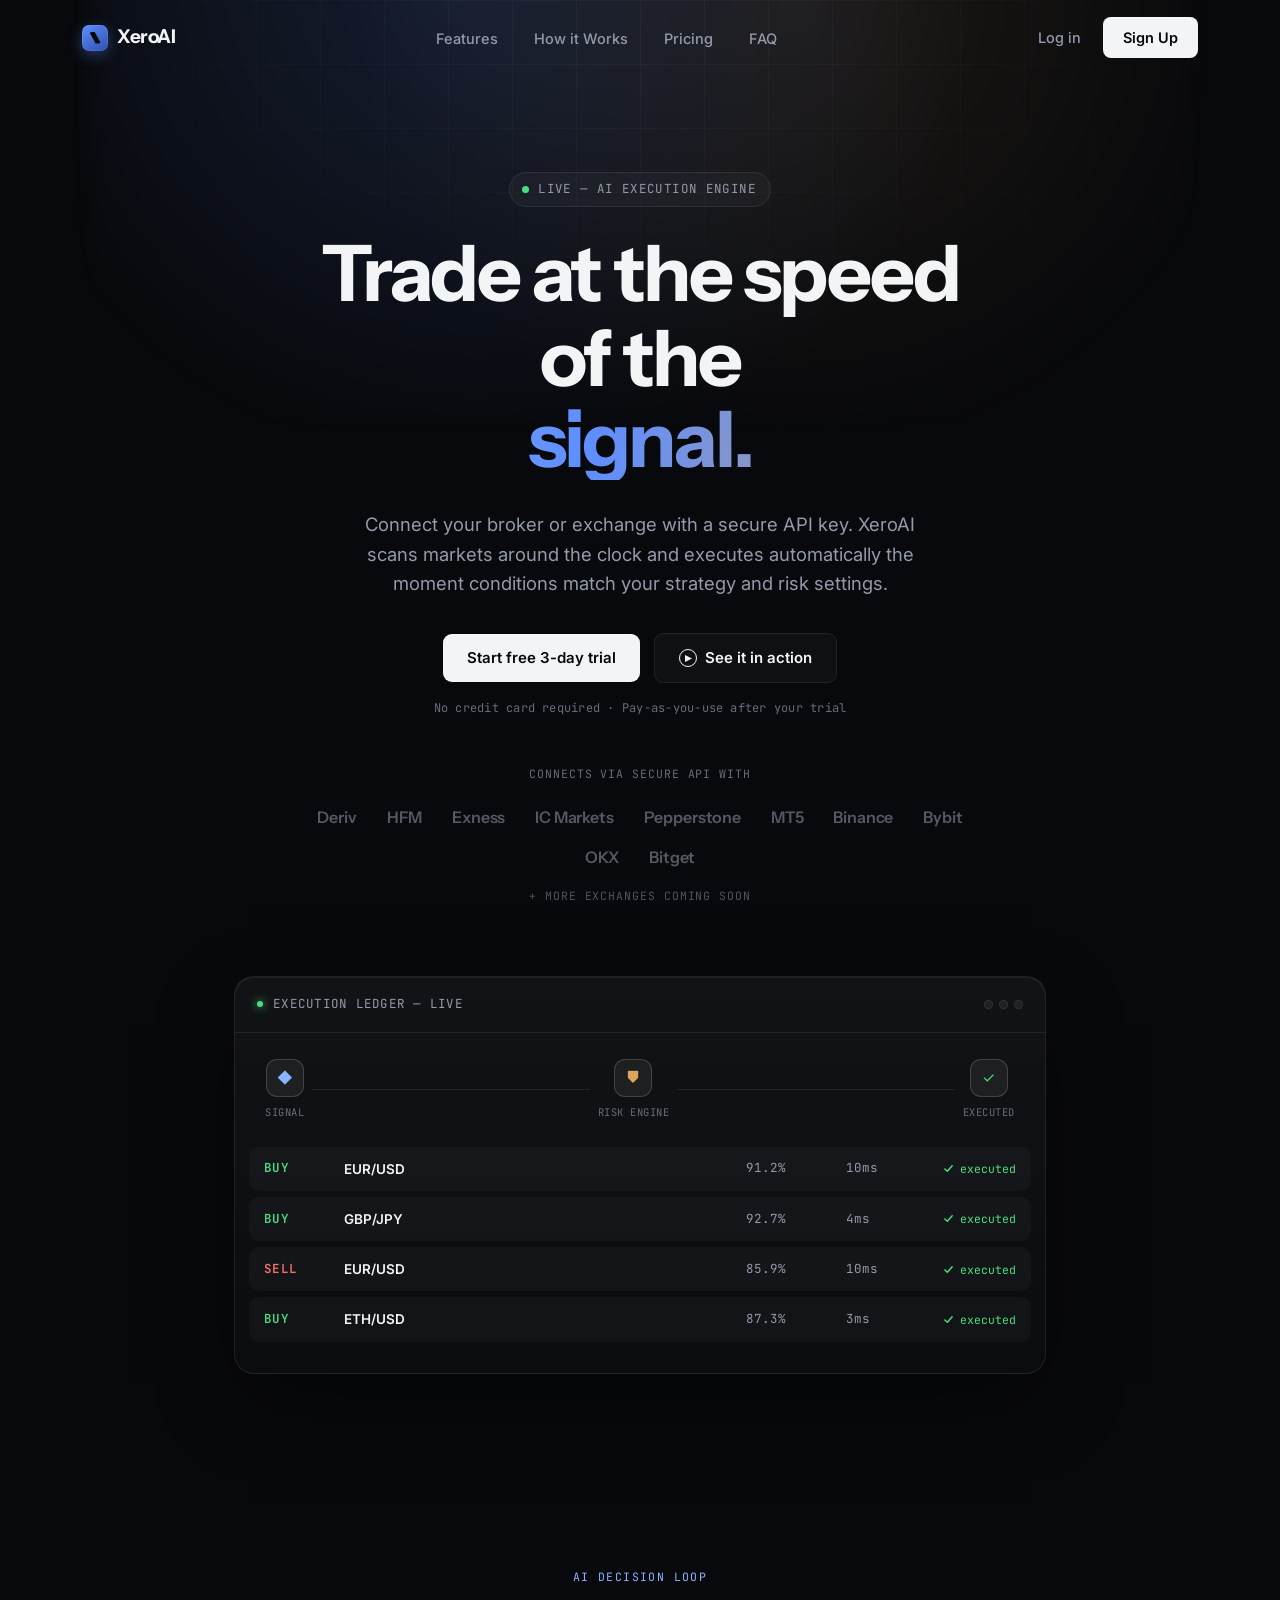
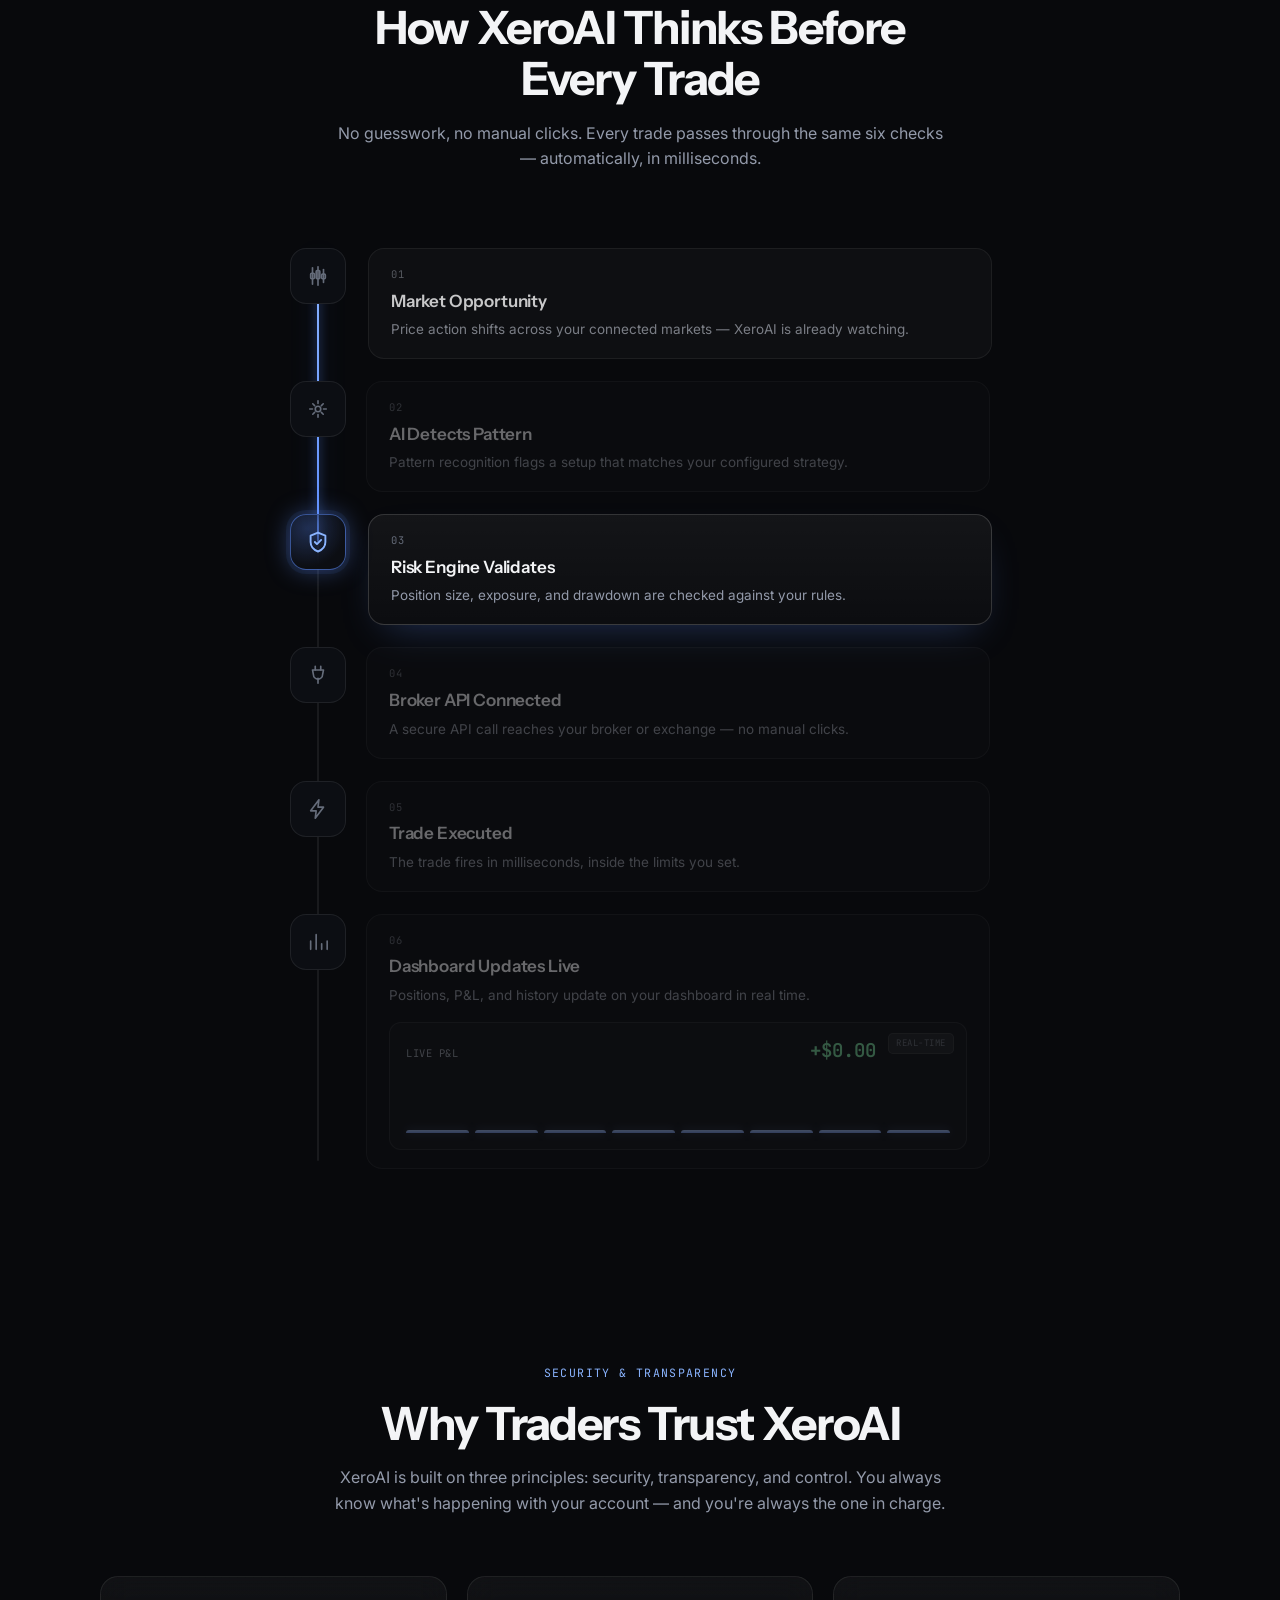
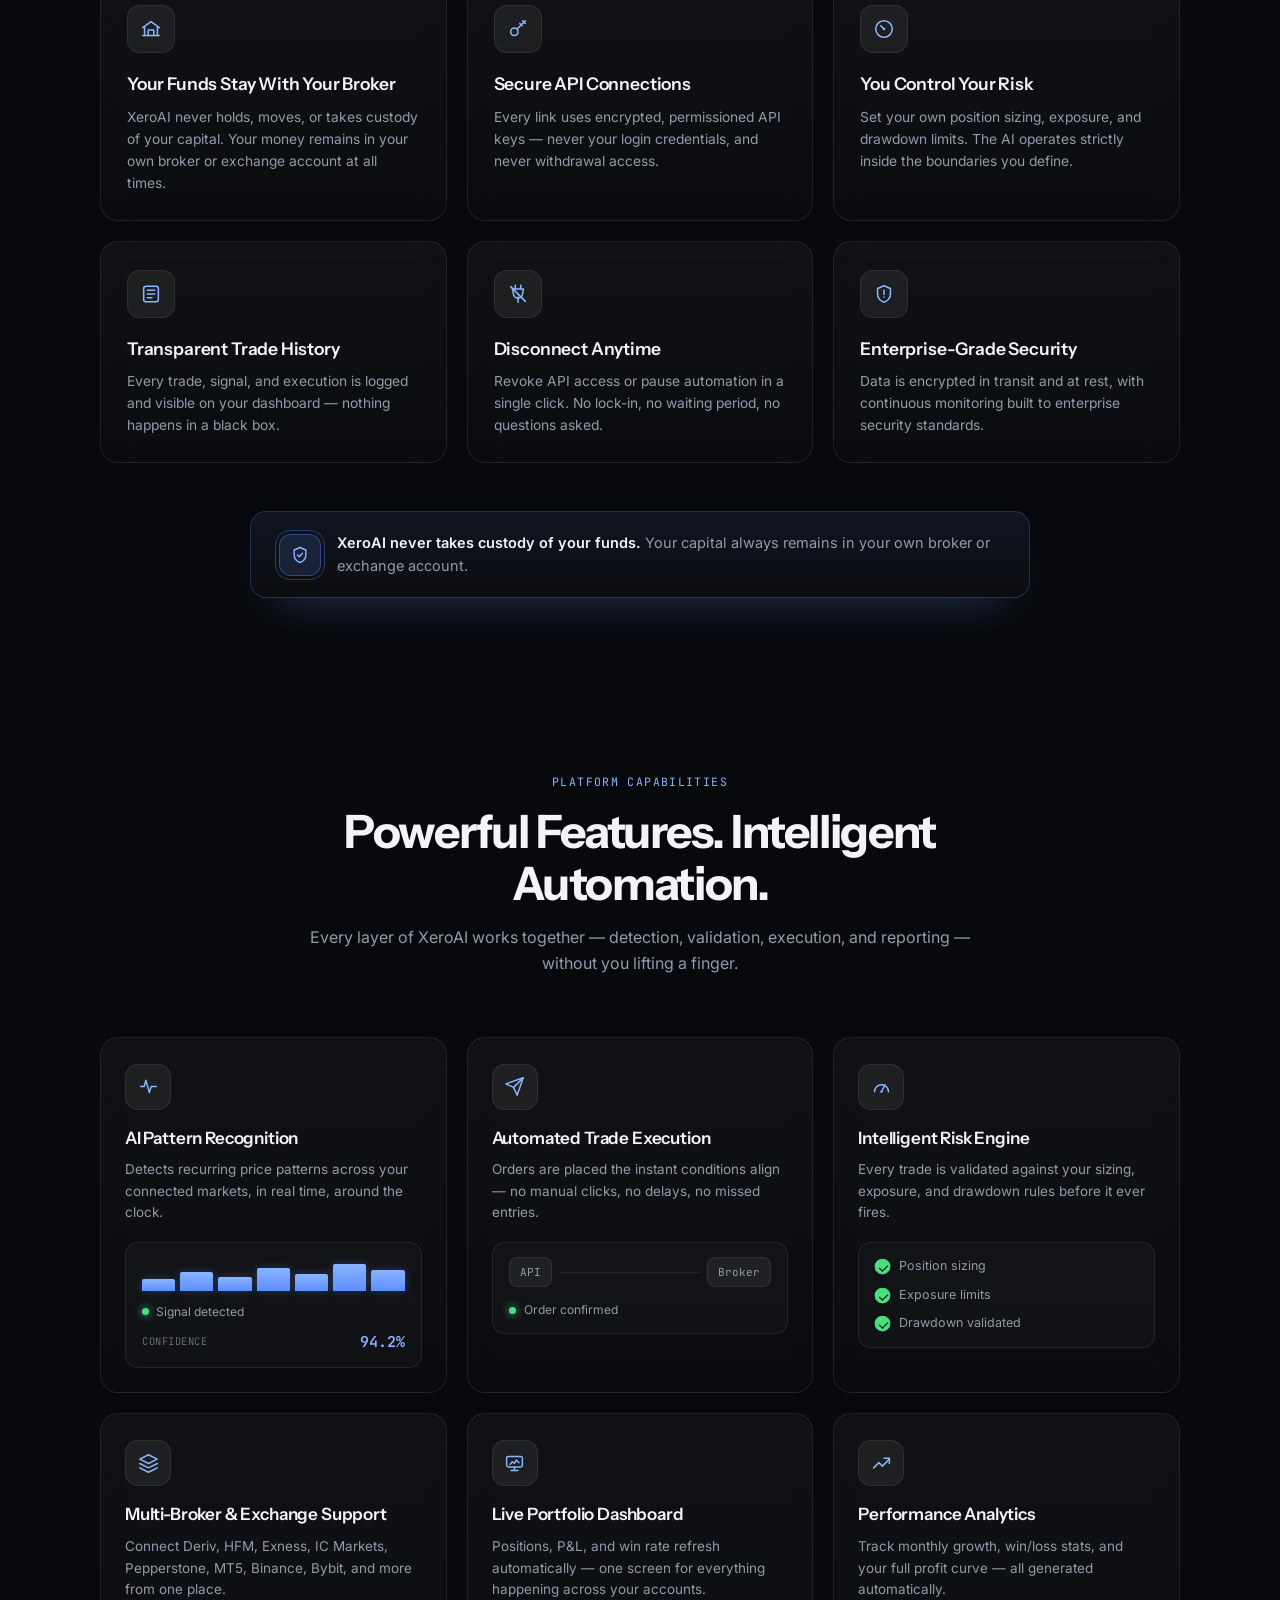
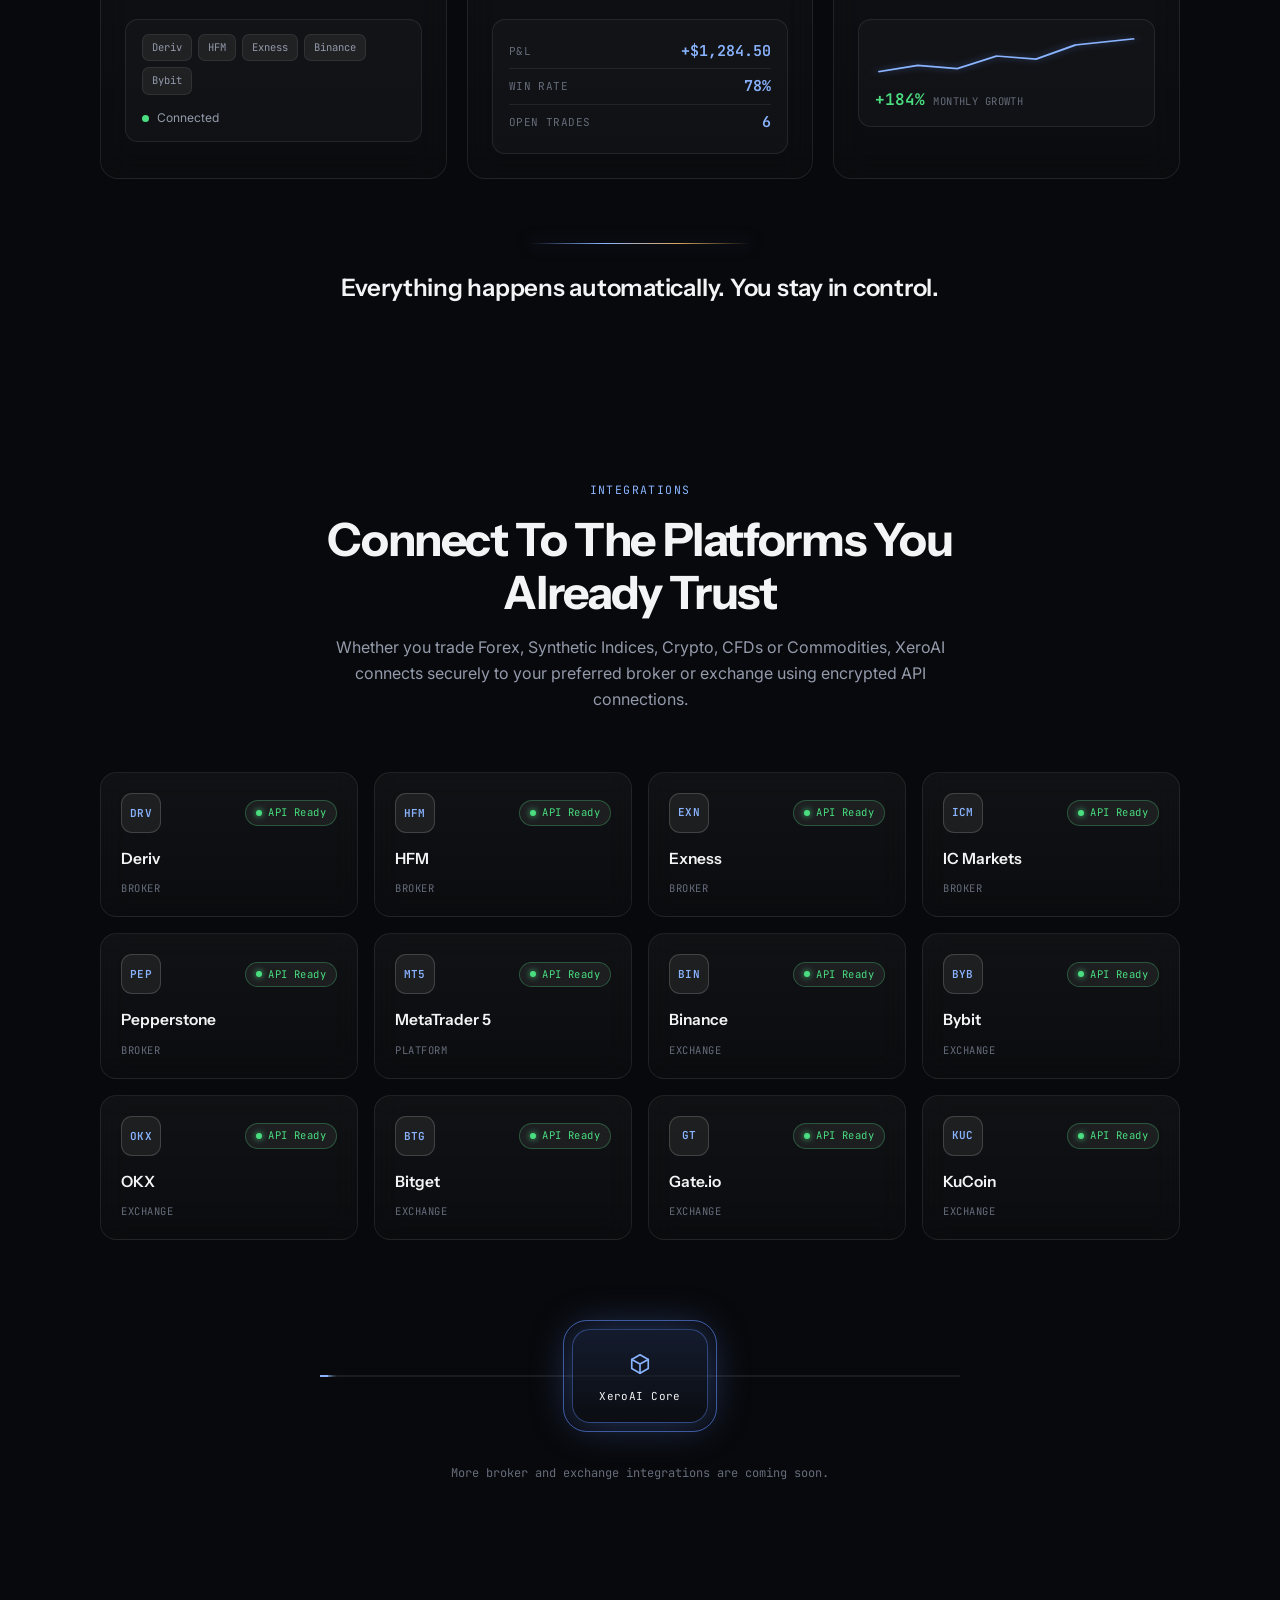
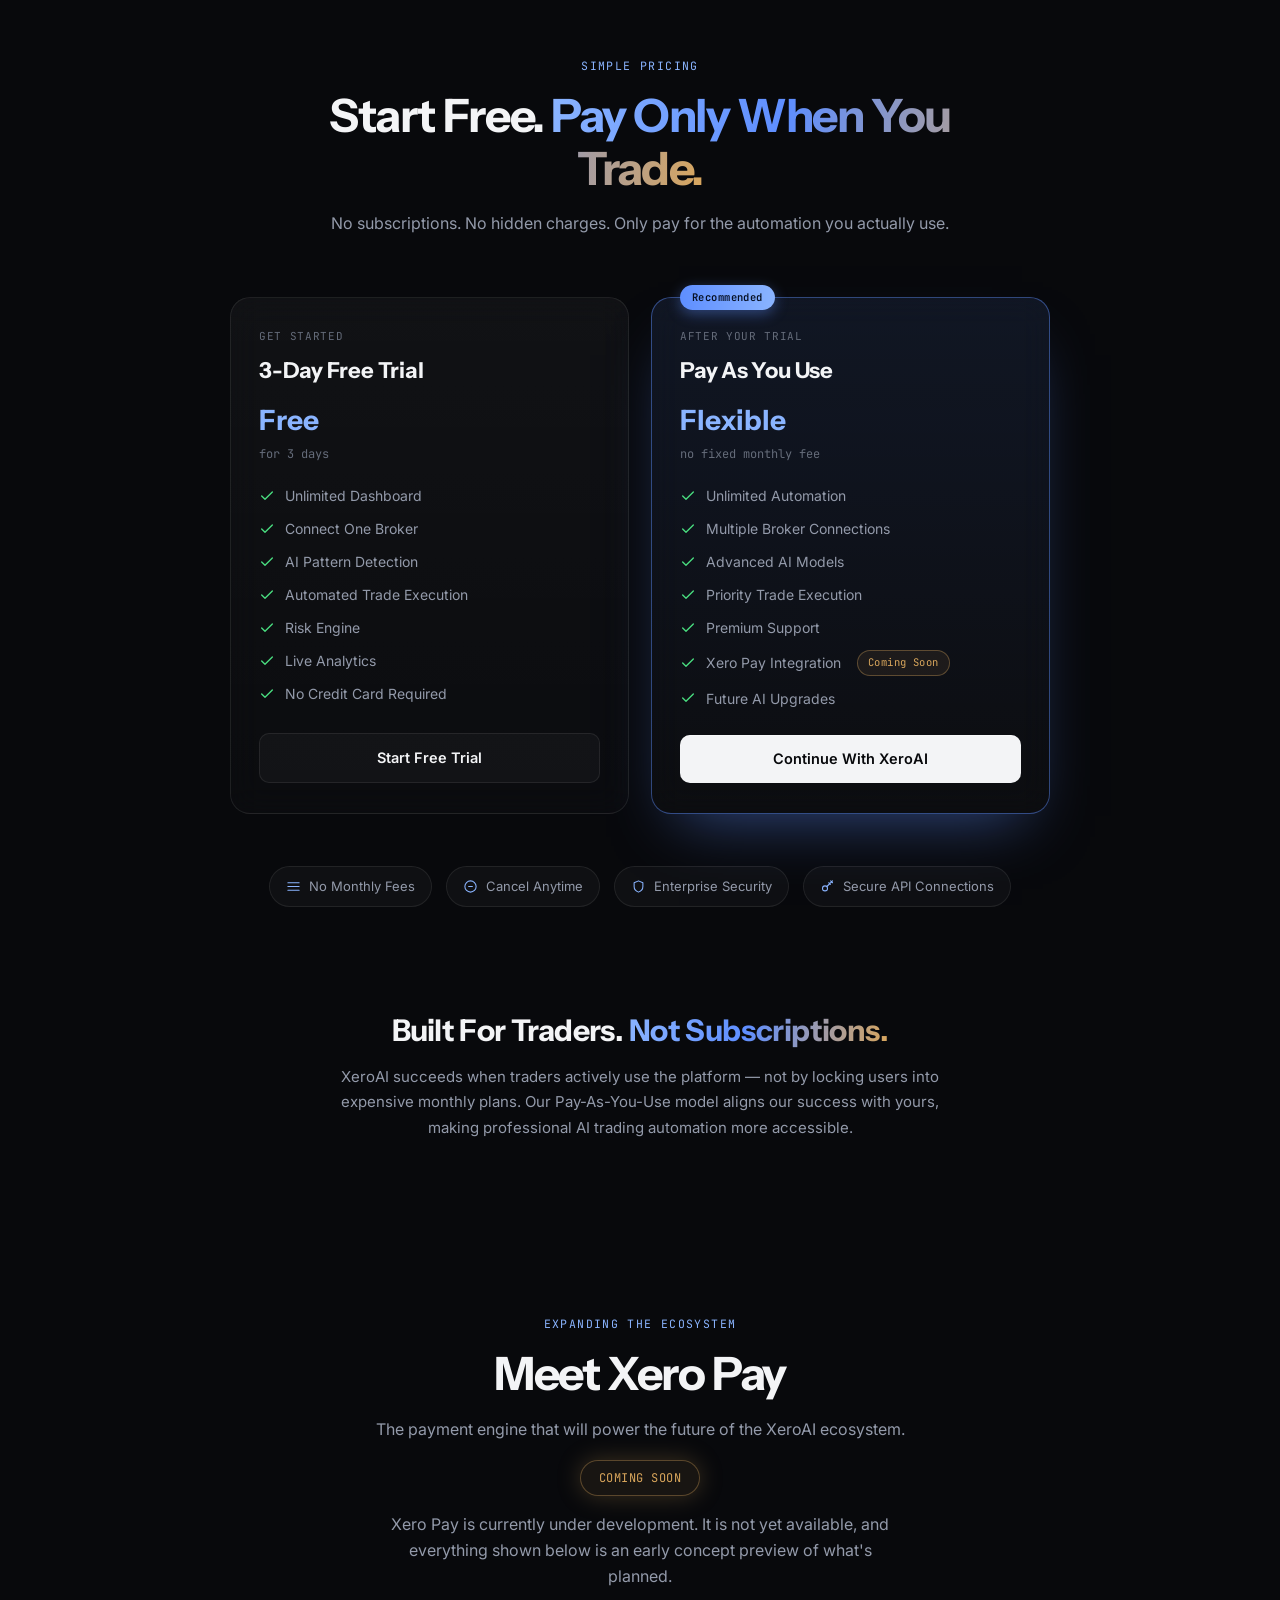
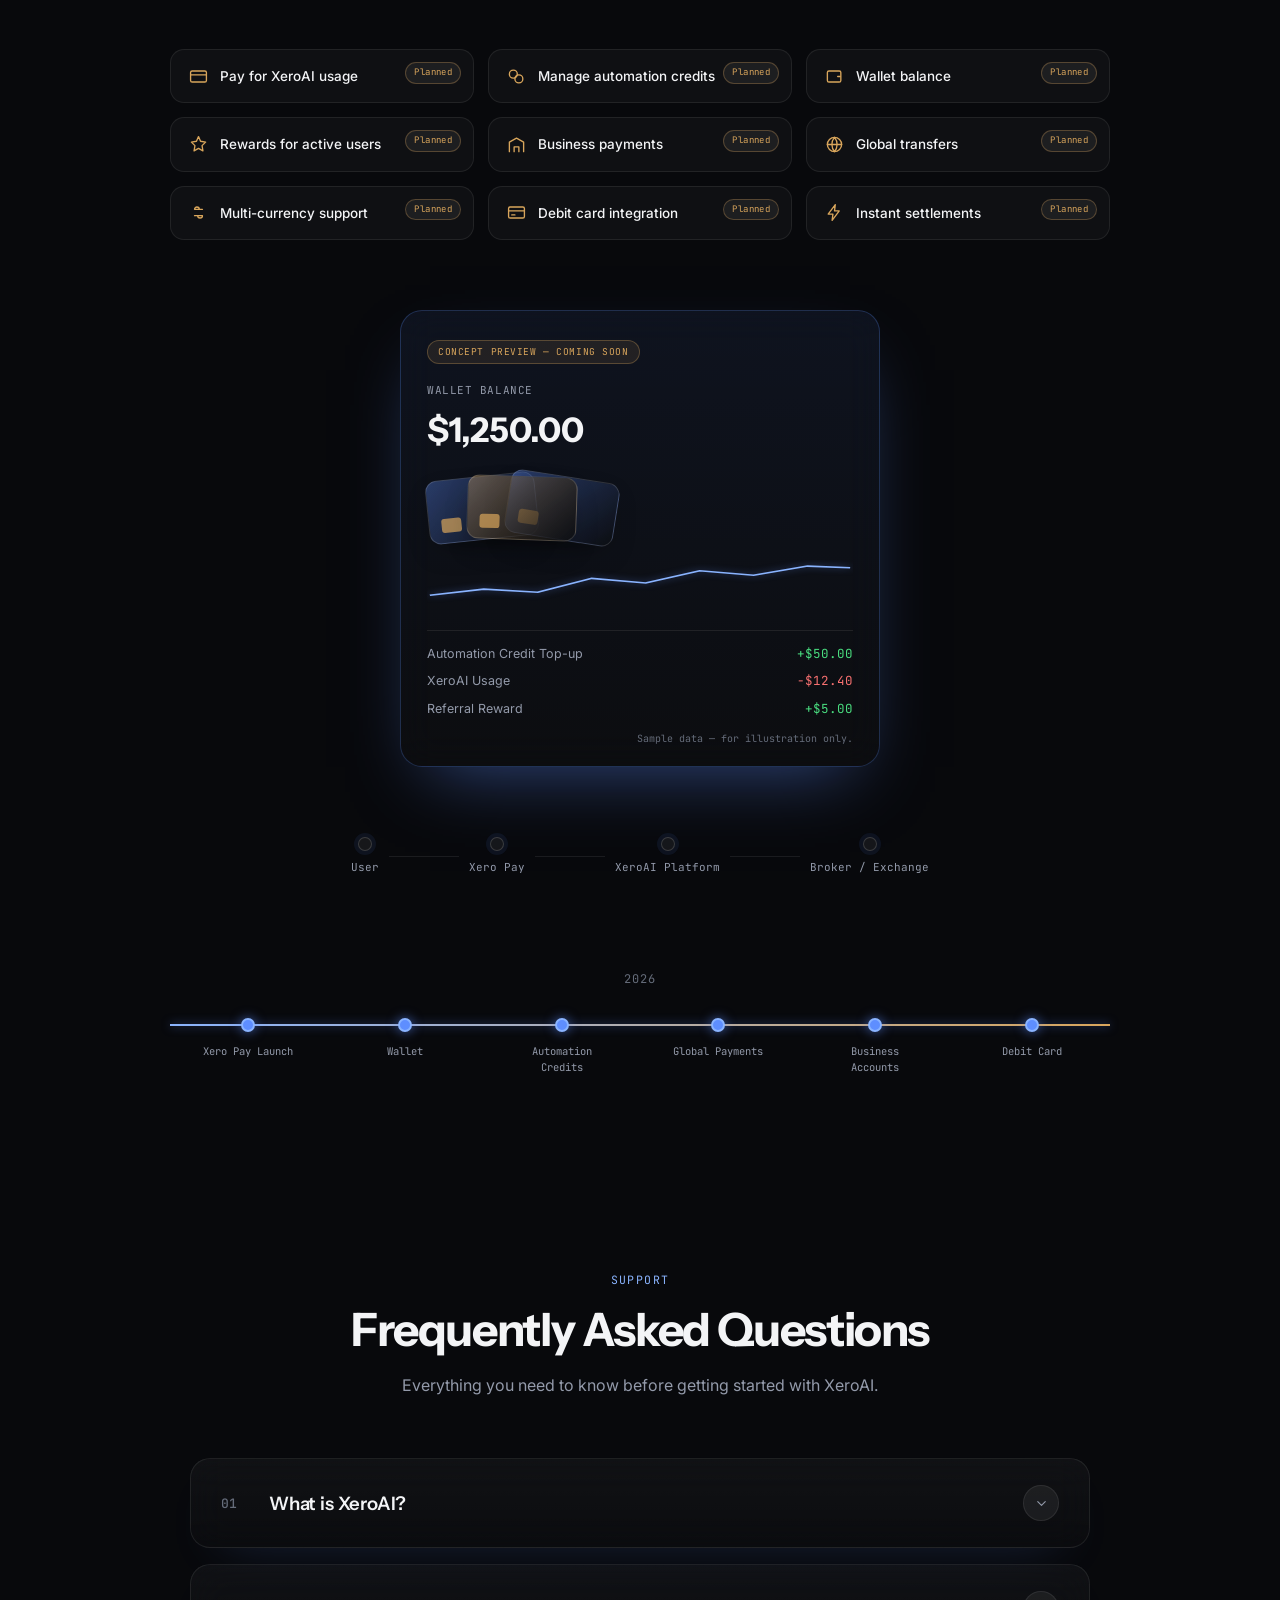
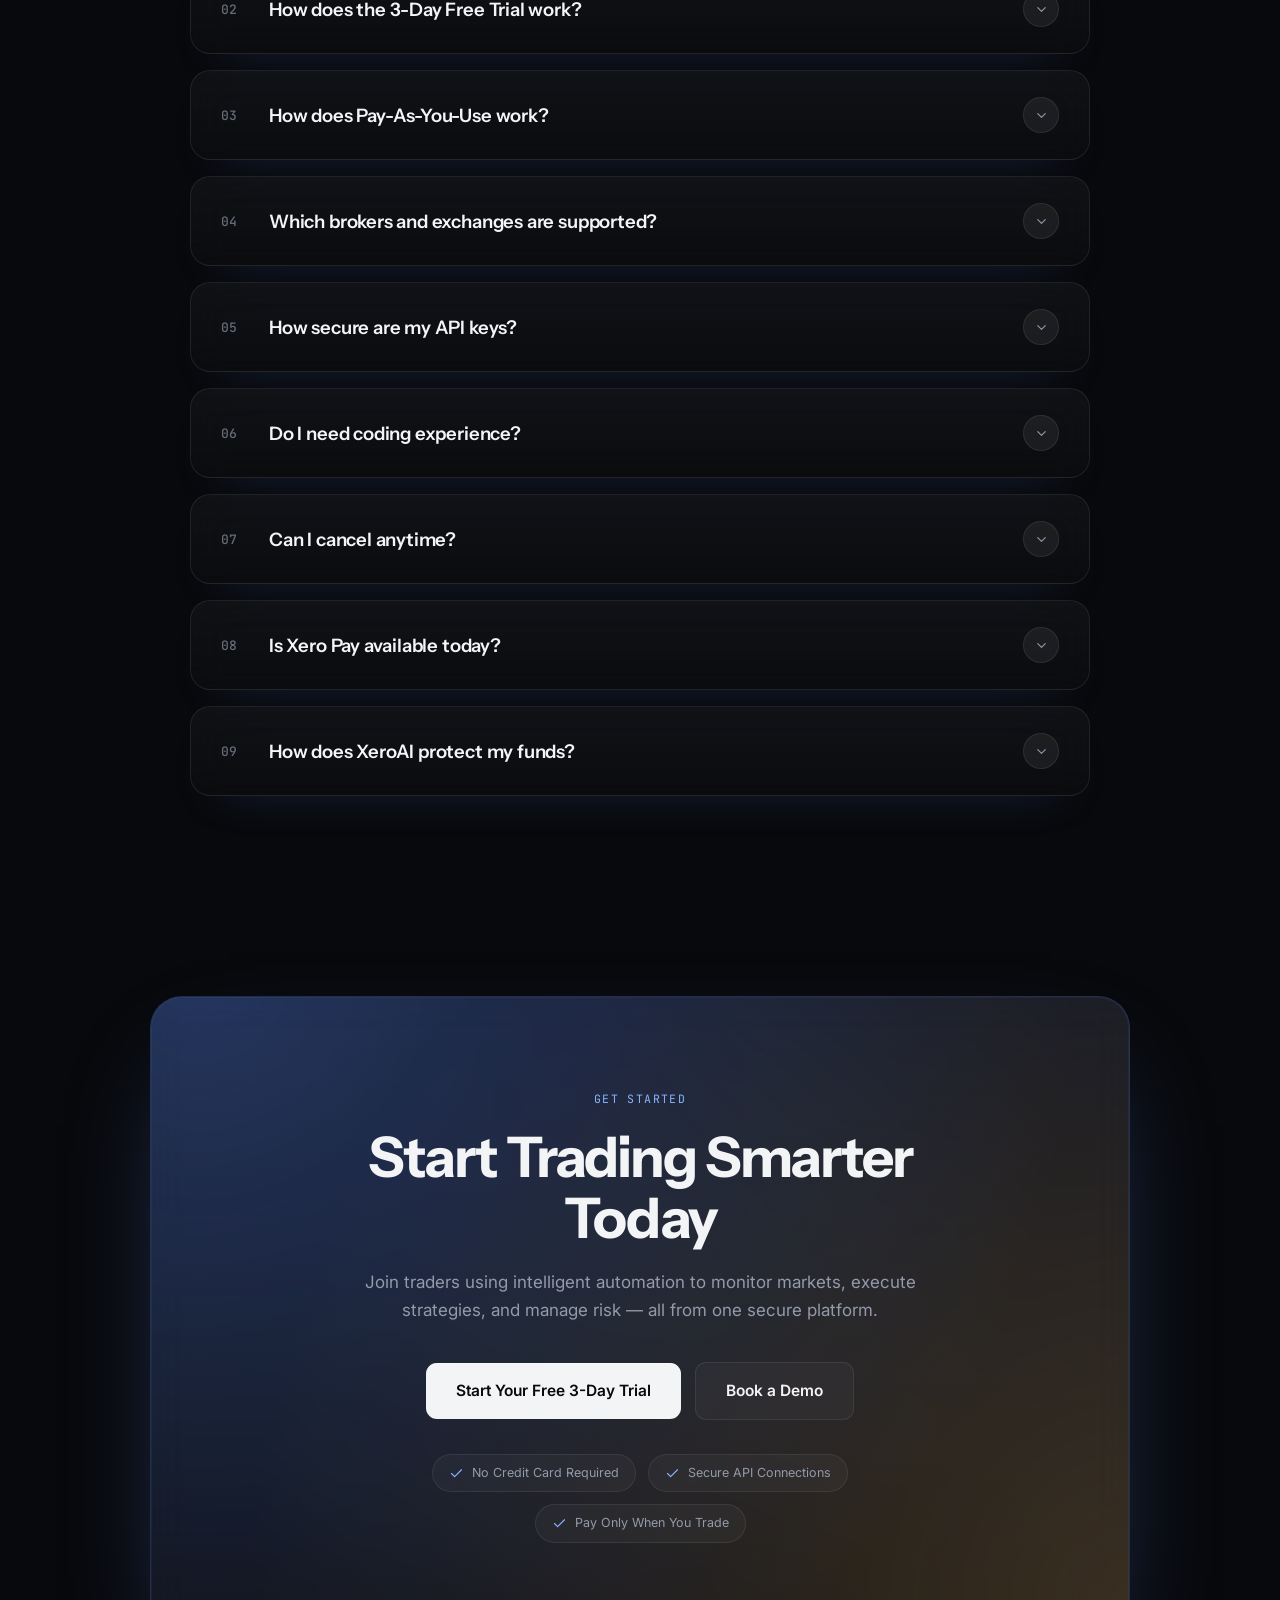
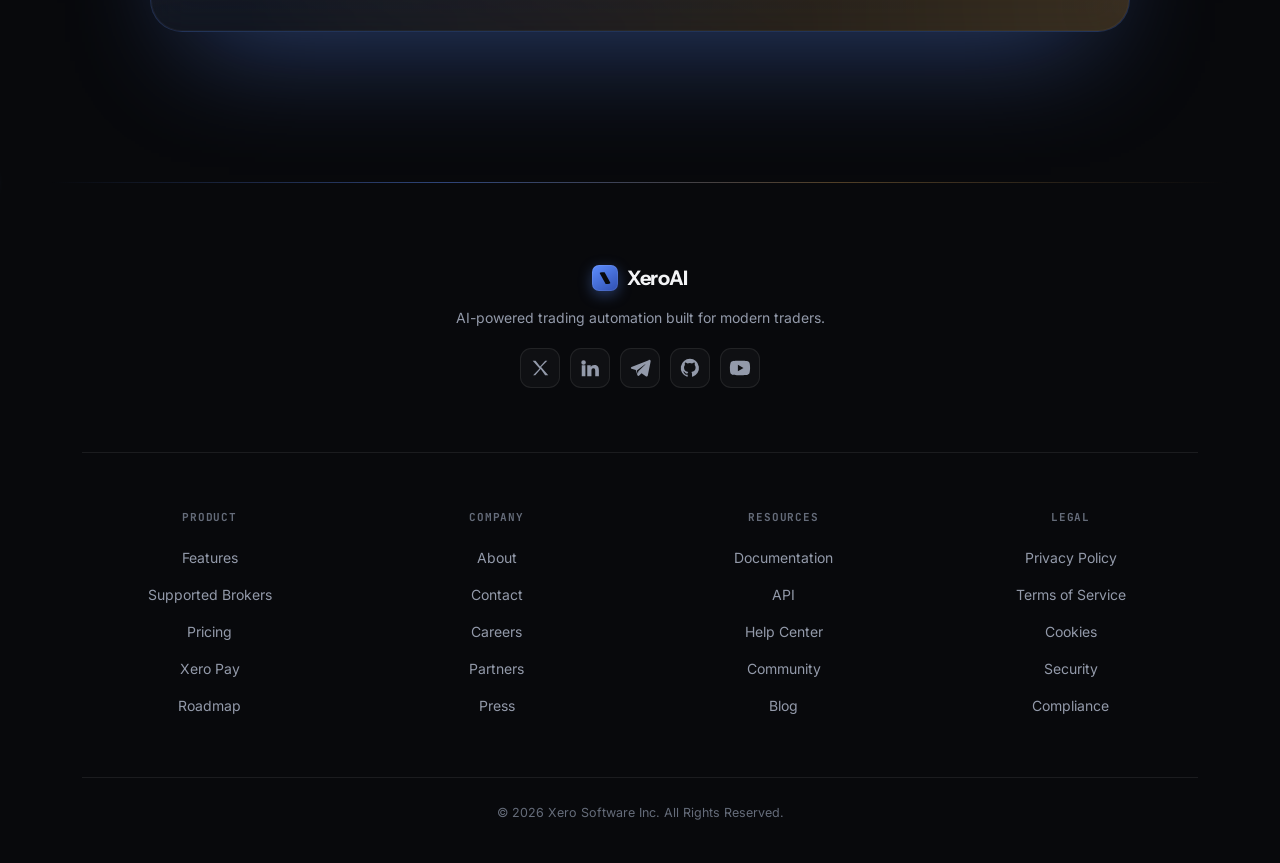
==== index.html @ de4bec53 "Update trial link to point to trial-started.html" ====
<!DOCTYPE html>
<html lang="en">
<head>
<meta charset="UTF-8">
<meta name="viewport" content="width=device-width, initial-scale=1.0">
<title>XeroAI — Trade at the speed of the signal</title>
<link rel="preconnect" href="https://fonts.googleapis.com">
<link rel="preconnect" href="https://fonts.gstatic.com" crossorigin>
<link href="https://fonts.googleapis.com/css2?family=Instrument+Sans:wght@400..700&family=Inter:wght@400;500;600;700&family=JetBrains+Mono:wght@400;500;600&display=swap" rel="stylesheet">
<link rel="stylesheet" href="css/main.css">
</head>
<body>

<div class="bg-glow"></div>
<div class="bg-grid"></div>

<nav class="nav" id="nav">
  <div class="container nav-inner">
    <a href="#" class="logo">
      <span class="logo-mark"></span>
      XeroAI
    </a>

    <ul class="nav-links">
      <li><a href="#">Features</a></li>
      <li><a href="#how-it-works">How it Works</a></li>
      <li><a href="#">Pricing</a></li>
      <li><a href="#">FAQ</a></li>
    </ul>

    <div class="nav-actions">
      <a href="login.html" class="link-btn">Log in</a>
      <a href="signup.html" class="btn btn-primary">Sign Up</a>
      <button class="nav-toggle" aria-label="Menu"><span></span></button>
    </div>
  </div>
</nav>

<header class="hero">
  <div class="container">

    <div class="eyebrow">
      <span class="dot"></span>
      LIVE — AI EXECUTION ENGINE
    </div>

    <h1>
      <span class="line"><span>Trade at the speed</span></span>
      <span class="line"><span>of the <span class="accent">signal.</span></span></span>
    </h1>

    <p class="sub">
      Connect your broker or exchange with a secure API key. XeroAI scans markets around the clock and executes automatically the moment conditions match your strategy and risk settings.
    </p>

    <div class="hero-ctas">
      <a href="trial-started.html" class="btn btn-primary">Start free 3-day trial</a>
      <a href="#" class="btn btn-ghost">
        <span class="btn-play-icon"><svg viewBox="0 0 8 8" fill="currentColor"><polygon points="0,0 8,4 0,8"/></svg></span>
        See it in action
      </a>
    </div>

    <p class="trial-note">No credit card required · Pay‑as‑you‑use after your trial</p>

    <div class="trust">
      <p>Connects via secure API with</p>
      <div class="trust-logos">
        <span>Deriv</span>
        <span>HFM</span>
        <span>Exness</span>
        <span>IC Markets</span>
        <span>Pepperstone</span>
        <span>MT5</span>
        <span>Binance</span>
        <span>Bybit</span>
        <span>OKX</span>
        <span>Bitget</span>
      </div>
      <p class="more-soon">+ more exchanges coming soon</p>
    </div>

    <div class="ledger-wrap">
      <div class="ledger">
        <div class="ledger-head">
          <div class="ledger-head-title">
            <span class="dot"></span>
            EXECUTION LEDGER — LIVE
          </div>
          <div class="ledger-traffic"><span></span><span></span><span></span></div>
        </div>

        <div class="flow">
          <div class="flow-node">
            <div class="node-dot">◆</div>
            <span class="label">Signal</span>
          </div>
          <div class="flow-line"></div>
          <div class="flow-node">
            <div class="node-dot">⛊</div>
            <span class="label">Risk Engine</span>
          </div>
          <div class="flow-line"></div>
          <div class="flow-node">
            <div class="node-dot">✓</div>
            <span class="label">Executed</span>
          </div>
        </div>

        <div class="ledger-rows" id="ledgerRows"></div>
      </div>
    </div>

  </div>
</header>

<section class="thinks" id="how-it-works">
  <div class="container">

    <div class="thinks-head">
      <span class="eyebrow-label">AI DECISION LOOP</span>
      <h2>How XeroAI Thinks Before Every Trade</h2>
      <p>No guesswork, no manual clicks. Every trade passes through the same six checks — automatically, in milliseconds.</p>
    </div>

    <div class="process">
      <div class="spine"><div class="spine-progress" id="spineProgress"></div></div>

      <div class="steps" id="steps">

        <div class="step" tabindex="0" role="button" aria-label="Step 1 of 6: Market Opportunity">
          <div class="node">
            <svg viewBox="0 0 24 24" fill="none" stroke="currentColor" stroke-width="1.8" stroke-linecap="round" stroke-linejoin="round">
              <line x1="6" y1="3" x2="6" y2="21"/><rect x="4" y="9" width="4" height="6" rx="1"/>
              <line x1="12" y1="2" x2="12" y2="22"/><rect x="10" y="6" width="4" height="9" rx="1"/>
              <line x1="18" y1="5" x2="18" y2="19"/><rect x="16" y="10" width="4" height="5" rx="1"/>
            </svg>
          </div>
          <div class="card">
            <span class="step-index">01</span>
            <h3>Market Opportunity</h3>
            <p>Price action shifts across your connected markets — XeroAI is already watching.</p>
          </div>
        </div>

        <div class="step" tabindex="0" role="button" aria-label="Step 2 of 6: AI Detects Pattern">
          <div class="node">
            <svg viewBox="0 0 24 24" fill="none" stroke="currentColor" stroke-width="1.8" stroke-linecap="round" stroke-linejoin="round">
              <circle cx="12" cy="12" r="3"/>
              <path d="M12 3v3M12 18v3M3 12h3M18 12h3M6.3 6.3l2 2M15.7 15.7l2 2M17.7 6.3l-2 2M8.3 15.7l-2 2"/>
            </svg>
          </div>
          <div class="card">
            <span class="step-index">02</span>
            <h3>AI Detects Pattern</h3>
            <p>Pattern recognition flags a setup that matches your configured strategy.</p>
          </div>
        </div>

        <div class="step" tabindex="0" role="button" aria-label="Step 3 of 6: Risk Engine Validates">
          <div class="node">
            <svg viewBox="0 0 24 24" fill="none" stroke="currentColor" stroke-width="1.8" stroke-linecap="round" stroke-linejoin="round">
              <path d="M12 3l7 3v6c0 4.5-3 7.5-7 9-4-1.5-7-4.5-7-9V6l7-3z"/>
              <path d="M9 12l2 2 4-4"/>
            </svg>
          </div>
          <div class="card">
            <span class="step-index">03</span>
            <h3>Risk Engine Validates</h3>
            <p>Position size, exposure, and drawdown are checked against your rules.</p>
          </div>
        </div>

        <div class="step" tabindex="0" role="button" aria-label="Step 4 of 6: Broker API Connected">
          <div class="node">
            <svg viewBox="0 0 24 24" fill="none" stroke="currentColor" stroke-width="1.8" stroke-linecap="round" stroke-linejoin="round">
              <path d="M9 2.5v4M15 2.5v4"/>
              <path d="M6 6.5h12l-1 5a5 5 0 0 1-10 0l-1-5z"/>
              <path d="M12 15.5V21"/>
            </svg>
          </div>
          <div class="card">
            <span class="step-index">04</span>
            <h3>Broker API Connected</h3>
            <p>A secure API call reaches your broker or exchange — no manual clicks.</p>
          </div>
        </div>

        <div class="step" tabindex="0" role="button" aria-label="Step 5 of 6: Trade Executed">
          <div class="node">
            <svg viewBox="0 0 24 24" fill="none" stroke="currentColor" stroke-width="1.8" stroke-linecap="round" stroke-linejoin="round">
              <path d="M13 2 4 14h6l-1 8 9-12h-6l1-8z"/>
            </svg>
          </div>
          <div class="card">
            <span class="step-index">05</span>
            <h3>Trade Executed</h3>
            <p>The trade fires in milliseconds, inside the limits you set.</p>
          </div>
        </div>

        <div class="step" tabindex="0" role="button" aria-label="Step 6 of 6: Dashboard Updates Live">
          <div class="node">
            <svg viewBox="0 0 24 24" fill="none" stroke="currentColor" stroke-width="1.8" stroke-linecap="round" stroke-linejoin="round">
              <path d="M4 20V11M10 20V4M16 20v-6M22 20v-9"/>
            </svg>
          </div>
          <div class="card">
            <span class="step-index">06</span>
            <h3>Dashboard Updates Live</h3>
            <p>Positions, P&amp;L, and history update on your dashboard in real time.</p>

            <div class="mini-dash">
              <span class="mini-dash-badge">REAL-TIME</span>
              <div class="mini-dash-top">
                <span class="mini-dash-label">Live P&amp;L</span>
                <span class="mini-dash-counter" id="pnlCounter">+$0.00</span>
              </div>
              <div class="bars" id="miniBars">
                <span></span><span></span><span></span><span></span><span></span><span></span><span></span><span></span>
              </div>
            </div>
          </div>
        </div>

      </div>
    </div>

  </div>
</section>

<section class="trust-features" id="why-trust">
  <div class="container">

    <div class="trust-head">
      <span class="eyebrow-label">SECURITY &amp; TRANSPARENCY</span>
      <h2>Why Traders Trust XeroAI</h2>
      <p>XeroAI is built on three principles: security, transparency, and control. You always know what's happening with your account — and you're always the one in charge.</p>
    </div>

    <div class="trust-grid">

      <div class="trust-card">
        <div class="trust-icon">
          <svg viewBox="0 0 24 24" fill="none" stroke="currentColor" stroke-width="1.7" stroke-linecap="round" stroke-linejoin="round">
            <path d="M3 10.5 12 4l9 6.5"/>
            <path d="M5 10v9M19 10v9M9 19v-6h6v6"/>
            <path d="M3 19h18"/>
          </svg>
        </div>
        <h3>Your Funds Stay With Your Broker</h3>
        <p>XeroAI never holds, moves, or takes custody of your capital. Your money remains in your own broker or exchange account at all times.</p>
      </div>

      <div class="trust-card">
        <div class="trust-icon">
          <svg viewBox="0 0 24 24" fill="none" stroke="currentColor" stroke-width="1.7" stroke-linecap="round" stroke-linejoin="round">
            <circle cx="8" cy="15" r="4"/>
            <path d="M11 12l9-9M17 3l3 3M14 6l2.5 2.5"/>
          </svg>
        </div>
        <h3>Secure API Connections</h3>
        <p>Every link uses encrypted, permissioned API keys — never your login credentials, and never withdrawal access.</p>
      </div>

      <div class="trust-card">
        <div class="trust-icon">
          <svg viewBox="0 0 24 24" fill="none" stroke="currentColor" stroke-width="1.7" stroke-linecap="round" stroke-linejoin="round">
            <circle cx="12" cy="12" r="9"/>
            <path d="M12 12 8.5 8.5" class="dial-needle"/>
            <circle cx="12" cy="12" r="1.4" fill="currentColor" stroke="none"/>
          </svg>
        </div>
        <h3>You Control Your Risk</h3>
        <p>Set your own position sizing, exposure, and drawdown limits. The AI operates strictly inside the boundaries you define.</p>
      </div>

      <div class="trust-card">
        <div class="trust-icon">
          <svg viewBox="0 0 24 24" fill="none" stroke="currentColor" stroke-width="1.7" stroke-linecap="round" stroke-linejoin="round">
            <rect x="4" y="3.5" width="16" height="17" rx="2.5"/>
            <path d="M8 8h8M8 12h8M8 16h5"/>
          </svg>
        </div>
        <h3>Transparent Trade History</h3>
        <p>Every trade, signal, and execution is logged and visible on your dashboard — nothing happens in a black box.</p>
      </div>

      <div class="trust-card">
        <div class="trust-icon">
          <svg viewBox="0 0 24 24" fill="none" stroke="currentColor" stroke-width="1.7" stroke-linecap="round" stroke-linejoin="round">
            <path d="M9 2.5v4M15 2.5v4"/>
            <path d="M6 6.5h12l-1 5a5 5 0 0 1-10 0l-1-5z" class="plug-body"/>
            <path d="M12 15.5V21"/>
            <path d="M4 4l16 16" class="unplug-slash"/>
          </svg>
        </div>
        <h3>Disconnect Anytime</h3>
        <p>Revoke API access or pause automation in a single click. No lock-in, no waiting period, no questions asked.</p>
      </div>

      <div class="trust-card">
        <div class="trust-icon">
          <svg viewBox="0 0 24 24" fill="none" stroke="currentColor" stroke-width="1.7" stroke-linecap="round" stroke-linejoin="round">
            <path d="M12 3l7 3v6c0 4.5-3 7.5-7 9-4-1.5-7-4.5-7-9V6l7-3z"/>
            <path d="M12 8v4.5M12 15.2v.1"/>
          </svg>
        </div>
        <h3>Enterprise-Grade Security</h3>
        <p>Data is encrypted in transit and at rest, with continuous monitoring built to enterprise security standards.</p>
      </div>

    </div>

    <div class="trust-banner">
      <div class="trust-banner-icon">
        <svg viewBox="0 0 24 24" fill="none" stroke="currentColor" stroke-width="1.7" stroke-linecap="round" stroke-linejoin="round">
          <path d="M12 3l7 3v6c0 4.5-3 7.5-7 9-4-1.5-7-4.5-7-9V6l7-3z"/>
          <path d="M9 12l2 2 4-4"/>
        </svg>
      </div>
      <p><strong>XeroAI never takes custody of your funds.</strong> Your capital always remains in your own broker or exchange account.</p>
    </div>

  </div>
</section>

<section class="features" id="features">
  <div class="container">

    <div class="features-head">
      <span class="eyebrow-label">PLATFORM CAPABILITIES</span>
      <h2>Powerful Features. Intelligent Automation.</h2>
      <p>Every layer of XeroAI works together — detection, validation, execution, and reporting — without you lifting a finger.</p>
    </div>

    <div class="features-grid">

      <!-- 1. AI Pattern Recognition -->
      <div class="feature-card" data-feature="pattern">
        <div class="feature-icon">
          <svg viewBox="0 0 24 24" fill="none" stroke="currentColor" stroke-width="1.7" stroke-linecap="round" stroke-linejoin="round">
            <path d="M3 12h4l2-7 4 14 2-7h6"/>
          </svg>
        </div>
        <h3>AI Pattern Recognition</h3>
        <p>Detects recurring price patterns across your connected markets, in real time, around the clock.</p>

        <div class="feature-demo demo-pattern">
          <div class="mini-candles">
            <span></span><span></span><span></span><span></span><span></span><span></span><span></span>
          </div>
          <div class="signal-badge">
            <span class="signal-dot"></span>
            <span>Signal detected</span>
          </div>
          <div class="demo-stat-row">
            <span class="demo-stat-label">Confidence</span>
            <span class="demo-stat-value" data-target="94.2" data-suffix="%" data-decimals="1">0%</span>
          </div>
        </div>
      </div>

      <!-- 2. Automated Trade Execution -->
      <div class="feature-card" data-feature="execution">
        <div class="feature-icon">
          <svg viewBox="0 0 24 24" fill="none" stroke="currentColor" stroke-width="1.7" stroke-linecap="round" stroke-linejoin="round">
            <path d="M22 2 11 13"/><path d="M22 2 15 22l-4-9-9-4 20-7z"/>
          </svg>
        </div>
        <h3>Automated Trade Execution</h3>
        <p>Orders are placed the instant conditions align — no manual clicks, no delays, no missed entries.</p>

        <div class="feature-demo demo-execution">
          <div class="exec-flow">
            <span class="exec-node">API</span>
            <span class="exec-line"><i></i></span>
            <span class="exec-node">Broker</span>
          </div>
          <div class="exec-status">
            <span class="exec-dot"></span>
            <span class="exec-status-text">Sending order…</span>
          </div>
        </div>
      </div>

      <!-- 3. Intelligent Risk Engine -->
      <div class="feature-card" data-feature="risk">
        <div class="feature-icon">
          <svg viewBox="0 0 24 24" fill="none" stroke="currentColor" stroke-width="1.7" stroke-linecap="round" stroke-linejoin="round">
            <path d="M4 18a8 8 0 0 1 16 0"/><path d="M12 18 16 10"/>
            <circle cx="12" cy="18" r="1.3" fill="currentColor" stroke="none"/>
          </svg>
        </div>
        <h3>Intelligent Risk Engine</h3>
        <p>Every trade is validated against your sizing, exposure, and drawdown rules before it ever fires.</p>

        <div class="feature-demo demo-risk">
          <ul class="risk-checks">
            <li><span class="check-dot"></span>Position sizing</li>
            <li><span class="check-dot"></span>Exposure limits</li>
            <li><span class="check-dot"></span>Drawdown validated</li>
          </ul>
        </div>
      </div>

      <!-- 4. Multi-Broker & Exchange Support -->
      <div class="feature-card" data-feature="brokers">
        <div class="feature-icon">
          <svg viewBox="0 0 24 24" fill="none" stroke="currentColor" stroke-width="1.7" stroke-linecap="round" stroke-linejoin="round">
            <path d="M12 2 2 7l10 5 10-5-10-5z"/><path d="M2 12l10 5 10-5"/><path d="M2 17l10 5 10-5"/>
          </svg>
        </div>
        <h3>Multi-Broker &amp; Exchange Support</h3>
        <p>Connect Deriv, HFM, Exness, IC Markets, Pepperstone, MT5, Binance, Bybit, and more from one place.</p>

        <div class="feature-demo demo-brokers">
          <div class="broker-chips">
            <span>Deriv</span><span>HFM</span><span>Exness</span><span>Binance</span><span>Bybit</span>
          </div>
          <div class="broker-status">
            <span class="status-dot"></span>
            <span class="status-text">Connecting…</span>
          </div>
        </div>
      </div>

      <!-- 5. Live Portfolio Dashboard -->
      <div class="feature-card" data-feature="portfolio">
        <div class="feature-icon">
          <svg viewBox="0 0 24 24" fill="none" stroke="currentColor" stroke-width="1.7" stroke-linecap="round" stroke-linejoin="round">
            <rect x="3" y="4" width="18" height="12" rx="2"/><path d="M8 20h8M12 16v4"/><path d="M7 13l2.5-3L12 12l2-4 3 3"/>
          </svg>
        </div>
        <h3>Live Portfolio Dashboard</h3>
        <p>Positions, P&amp;L, and win rate refresh automatically — one screen for everything happening across your accounts.</p>

        <div class="feature-demo demo-portfolio">
          <div class="portfolio-row">
            <span class="portfolio-label">P&amp;L</span>
            <span class="demo-stat-value" data-target="1284.50" data-prefix="+$" data-decimals="2">+$0.00</span>
          </div>
          <div class="portfolio-row">
            <span class="portfolio-label">Win Rate</span>
            <span class="demo-stat-value" data-target="78" data-suffix="%" data-decimals="0">0%</span>
          </div>
          <div class="portfolio-row">
            <span class="portfolio-label">Open Trades</span>
            <span class="demo-stat-value" data-target="6" data-decimals="0">0</span>
          </div>
        </div>
      </div>

      <!-- 6. Performance Analytics -->
      <div class="feature-card" data-feature="analytics">
        <div class="feature-icon">
          <svg viewBox="0 0 24 24" fill="none" stroke="currentColor" stroke-width="1.7" stroke-linecap="round" stroke-linejoin="round">
            <path d="M3 17l6-6 4 4 8-8"/><path d="M15 6h6v6"/>
          </svg>
        </div>
        <h3>Performance Analytics</h3>
        <p>Track monthly growth, win/loss stats, and your full profit curve — all generated automatically.</p>

        <div class="feature-demo demo-analytics">
          <svg class="analytics-chart" viewBox="0 0 160 56" preserveAspectRatio="none" aria-hidden="true">
            <path class="chart-path" d="M2,48 L26,40 L50,44 L74,28 L98,32 L122,14 L158,6" fill="none" stroke="currentColor" stroke-width="2"/>
          </svg>
          <div class="analytics-stat">
            <span class="demo-stat-value" data-target="184" data-prefix="+" data-suffix="%" data-decimals="0">+0%</span>
            <span class="analytics-caption">Monthly growth</span>
          </div>
        </div>
      </div>

    </div>

    <div class="features-divider" aria-hidden="true"></div>
    <p class="features-statement">Everything happens automatically. You stay in control.</p>

  </div>
</section>

<!-- ============ SUPPORTED BROKERS & EXCHANGES ============ -->
<section class="brokers" id="brokers">
  <div class="container">

    <div class="section-head">
      <span class="eyebrow-label">INTEGRATIONS</span>
      <h2>Connect To The Platforms You Already Trust</h2>
      <p>Whether you trade Forex, Synthetic Indices, Crypto, CFDs or Commodities, XeroAI connects securely to your preferred broker or exchange using encrypted API connections.</p>
    </div>

    <div class="brokers-grid">
      <div class="broker-card reveal-up" style="--d:0ms"><div class="broker-card-top"><span class="broker-logo">DRV</span><span class="badge-pill badge-ready"><span class="dot"></span>API Ready</span></div><h3>Deriv</h3><span class="broker-type">Broker</span></div>
      <div class="broker-card reveal-up" style="--d:60ms"><div class="broker-card-top"><span class="broker-logo">HFM</span><span class="badge-pill badge-ready"><span class="dot"></span>API Ready</span></div><h3>HFM</h3><span class="broker-type">Broker</span></div>
      <div class="broker-card reveal-up" style="--d:120ms"><div class="broker-card-top"><span class="broker-logo">EXN</span><span class="badge-pill badge-ready"><span class="dot"></span>API Ready</span></div><h3>Exness</h3><span class="broker-type">Broker</span></div>
      <div class="broker-card reveal-up" style="--d:180ms"><div class="broker-card-top"><span class="broker-logo">ICM</span><span class="badge-pill badge-ready"><span class="dot"></span>API Ready</span></div><h3>IC Markets</h3><span class="broker-type">Broker</span></div>
      <div class="broker-card reveal-up" style="--d:240ms"><div class="broker-card-top"><span class="broker-logo">PEP</span><span class="badge-pill badge-ready"><span class="dot"></span>API Ready</span></div><h3>Pepperstone</h3><span class="broker-type">Broker</span></div>
      <div class="broker-card reveal-up" style="--d:300ms"><div class="broker-card-top"><span class="broker-logo">MT5</span><span class="badge-pill badge-ready"><span class="dot"></span>API Ready</span></div><h3>MetaTrader 5</h3><span class="broker-type">Platform</span></div>
      <div class="broker-card reveal-up" style="--d:0ms"><div class="broker-card-top"><span class="broker-logo">BIN</span><span class="badge-pill badge-ready"><span class="dot"></span>API Ready</span></div><h3>Binance</h3><span class="broker-type">Exchange</span></div>
      <div class="broker-card reveal-up" style="--d:60ms"><div class="broker-card-top"><span class="broker-logo">BYB</span><span class="badge-pill badge-ready"><span class="dot"></span>API Ready</span></div><h3>Bybit</h3><span class="broker-type">Exchange</span></div>
      <div class="broker-card reveal-up" style="--d:120ms"><div class="broker-card-top"><span class="broker-logo">OKX</span><span class="badge-pill badge-ready"><span class="dot"></span>API Ready</span></div><h3>OKX</h3><span class="broker-type">Exchange</span></div>
      <div class="broker-card reveal-up" style="--d:180ms"><div class="broker-card-top"><span class="broker-logo">BTG</span><span class="badge-pill badge-ready"><span class="dot"></span>API Ready</span></div><h3>Bitget</h3><span class="broker-type">Exchange</span></div>
      <div class="broker-card reveal-up" style="--d:240ms"><div class="broker-card-top"><span class="broker-logo">GT</span><span class="badge-pill badge-ready"><span class="dot"></span>API Ready</span></div><h3>Gate.io</h3><span class="broker-type">Exchange</span></div>
      <div class="broker-card reveal-up" style="--d:300ms"><div class="broker-card-top"><span class="broker-logo">KUC</span><span class="badge-pill badge-ready"><span class="dot"></span>API Ready</span></div><h3>KuCoin</h3><span class="broker-type">Exchange</span></div>
    </div>

    <div class="broker-network reveal-up">
      <div class="network-line">
        <i class="pulse pulse-l1"></i><i class="pulse pulse-l2"></i>
        <i class="pulse pulse-r1"></i><i class="pulse pulse-r2"></i>
      </div>
      <div class="xeroai-core">
        <span class="core-ring"></span>
        <span class="core-ring core-ring-2"></span>
        <div class="core-icon">
          <svg viewBox="0 0 24 24" fill="none" stroke="currentColor" stroke-width="1.8" stroke-linecap="round" stroke-linejoin="round">
            <path d="M12 2 3 7v10l9 5 9-5V7l-9-5z"/><path d="M12 12 3 7M12 12v10M12 12l9-5"/>
          </svg>
        </div>
        <span class="core-label">XeroAI Core</span>
      </div>
    </div>

    <p class="brokers-more">More broker and exchange integrations are coming soon.</p>

  </div>
</section>

<!-- ============ PRICING ============ -->
<section class="pricing" id="pricing">
  <div class="container">

    <div class="section-head">
      <span class="eyebrow-label">SIMPLE PRICING</span>
      <h2>Start Free. <span class="accent-text">Pay Only When You Trade.</span></h2>
      <p>No subscriptions. No hidden charges. Only pay for the automation you actually use.</p>
    </div>

    <div class="pricing-grid">

      <div class="pricing-card reveal-up">
        <span class="pricing-kicker">Get Started</span>
        <h3>3-Day Free Trial</h3>
        <p class="pricing-price">Free<span>for 3 days</span></p>
        <ul class="check-list">
          <li><svg viewBox="0 0 24 24" fill="none" stroke="currentColor" stroke-width="2" stroke-linecap="round" stroke-linejoin="round"><path d="M20 6 9 17l-5-5"/></svg>Unlimited Dashboard</li>
          <li><svg viewBox="0 0 24 24" fill="none" stroke="currentColor" stroke-width="2" stroke-linecap="round" stroke-linejoin="round"><path d="M20 6 9 17l-5-5"/></svg>Connect One Broker</li>
          <li><svg viewBox="0 0 24 24" fill="none" stroke="currentColor" stroke-width="2" stroke-linecap="round" stroke-linejoin="round"><path d="M20 6 9 17l-5-5"/></svg>AI Pattern Detection</li>
          <li><svg viewBox="0 0 24 24" fill="none" stroke="currentColor" stroke-width="2" stroke-linecap="round" stroke-linejoin="round"><path d="M20 6 9 17l-5-5"/></svg>Automated Trade Execution</li>
          <li><svg viewBox="0 0 24 24" fill="none" stroke="currentColor" stroke-width="2" stroke-linecap="round" stroke-linejoin="round"><path d="M20 6 9 17l-5-5"/></svg>Risk Engine</li>
          <li><svg viewBox="0 0 24 24" fill="none" stroke="currentColor" stroke-width="2" stroke-linecap="round" stroke-linejoin="round"><path d="M20 6 9 17l-5-5"/></svg>Live Analytics</li>
          <li><svg viewBox="0 0 24 24" fill="none" stroke="currentColor" stroke-width="2" stroke-linecap="round" stroke-linejoin="round"><path d="M20 6 9 17l-5-5"/></svg>No Credit Card Required</li>
        </ul>
        <a href="#" class="btn btn-ghost pricing-btn">Start Free Trial</a>
      </div>

      <div class="pricing-card pricing-card-highlight reveal-up">
        <span class="pricing-recommended">Recommended</span>
        <span class="pricing-kicker">After Your Trial</span>
        <h3>Pay As You Use</h3>
        <p class="pricing-price">Flexible<span>no fixed monthly fee</span></p>
        <ul class="check-list">
          <li><svg viewBox="0 0 24 24" fill="none" stroke="currentColor" stroke-width="2" stroke-linecap="round" stroke-linejoin="round"><path d="M20 6 9 17l-5-5"/></svg>Unlimited Automation</li>
          <li><svg viewBox="0 0 24 24" fill="none" stroke="currentColor" stroke-width="2" stroke-linecap="round" stroke-linejoin="round"><path d="M20 6 9 17l-5-5"/></svg>Multiple Broker Connections</li>
          <li><svg viewBox="0 0 24 24" fill="none" stroke="currentColor" stroke-width="2" stroke-linecap="round" stroke-linejoin="round"><path d="M20 6 9 17l-5-5"/></svg>Advanced AI Models</li>
          <li><svg viewBox="0 0 24 24" fill="none" stroke="currentColor" stroke-width="2" stroke-linecap="round" stroke-linejoin="round"><path d="M20 6 9 17l-5-5"/></svg>Priority Trade Execution</li>
          <li><svg viewBox="0 0 24 24" fill="none" stroke="currentColor" stroke-width="2" stroke-linecap="round" stroke-linejoin="round"><path d="M20 6 9 17l-5-5"/></svg>Premium Support</li>
          <li><svg viewBox="0 0 24 24" fill="none" stroke="currentColor" stroke-width="2" stroke-linecap="round" stroke-linejoin="round"><path d="M20 6 9 17l-5-5"/></svg>Xero Pay Integration <span class="badge-pill badge-soon">Coming Soon</span></li>
          <li><svg viewBox="0 0 24 24" fill="none" stroke="currentColor" stroke-width="2" stroke-linecap="round" stroke-linejoin="round"><path d="M20 6 9 17l-5-5"/></svg>Future AI Upgrades</li>
        </ul>
        <a href="#" class="btn btn-primary pricing-btn">Continue With XeroAI</a>
      </div>

    </div>

    <div class="pricing-badges">
      <div class="mini-badge reveal-up" style="--d:0ms">
        <svg viewBox="0 0 24 24" fill="none" stroke="currentColor" stroke-width="1.7" stroke-linecap="round" stroke-linejoin="round"><path d="M3 12h18M3 6h18M3 18h18"/></svg>
        No Monthly Fees
      </div>
      <div class="mini-badge reveal-up" style="--d:90ms">
        <svg viewBox="0 0 24 24" fill="none" stroke="currentColor" stroke-width="1.7" stroke-linecap="round" stroke-linejoin="round"><circle cx="12" cy="12" r="9"/><path d="M9 12h6"/></svg>
        Cancel Anytime
      </div>
      <div class="mini-badge reveal-up" style="--d:180ms">
        <svg viewBox="0 0 24 24" fill="none" stroke="currentColor" stroke-width="1.7" stroke-linecap="round" stroke-linejoin="round"><path d="M12 3l7 3v6c0 4.5-3 7.5-7 9-4-1.5-7-4.5-7-9V6l7-3z"/></svg>
        Enterprise Security
      </div>
      <div class="mini-badge reveal-up" style="--d:270ms">
        <svg viewBox="0 0 24 24" fill="none" stroke="currentColor" stroke-width="1.7" stroke-linecap="round" stroke-linejoin="round"><circle cx="8" cy="15" r="4"/><path d="M11 12l9-9M17 3l3 3M14 6l2.5 2.5"/></svg>
        Secure API Connections
      </div>
    </div>

    <div class="features-divider" aria-hidden="true"></div>

    <div class="pricing-philosophy reveal-up">
      <h3>Built For Traders. <span class="accent-text">Not Subscriptions.</span></h3>
      <p>XeroAI succeeds when traders actively use the platform — not by locking users into expensive monthly plans. Our Pay-As-You-Use model aligns our success with yours, making professional AI trading automation more accessible.</p>
    </div>

  </div>
</section>

<!-- ============ XERO PAY ============ -->
<section class="xeropay" id="xero-pay">
  <div class="container">

    <div class="section-head">
      <span class="eyebrow-label">EXPANDING THE ECOSYSTEM</span>
      <h2>Meet Xero Pay</h2>
      <p>The payment engine that will power the future of the XeroAI ecosystem.</p>
      <span class="badge-pill badge-soon badge-soon-lg">COMING SOON</span>
      <p class="xeropay-disclaimer">Xero Pay is currently under development. It is not yet available, and everything shown below is an early concept preview of what's planned.</p>
    </div>

    <div class="xeropay-capabilities">
      <div class="capability-chip reveal-up" style="--d:0ms"><span class="badge-pill badge-planned">Planned</span><svg viewBox="0 0 24 24" fill="none" stroke="currentColor" stroke-width="1.7" stroke-linecap="round" stroke-linejoin="round"><rect x="2" y="5" width="20" height="14" rx="2"/><path d="M2 10h20"/></svg><span>Pay for XeroAI usage</span></div>
      <div class="capability-chip reveal-up" style="--d:40ms"><span class="badge-pill badge-planned">Planned</span><svg viewBox="0 0 24 24" fill="none" stroke="currentColor" stroke-width="1.7" stroke-linecap="round" stroke-linejoin="round"><circle cx="8" cy="9" r="5"/><circle cx="15" cy="15" r="5"/></svg><span>Manage automation credits</span></div>
      <div class="capability-chip reveal-up" style="--d:80ms"><span class="badge-pill badge-planned">Planned</span><svg viewBox="0 0 24 24" fill="none" stroke="currentColor" stroke-width="1.7" stroke-linecap="round" stroke-linejoin="round"><path d="M3 7a2 2 0 0 1 2-2h13a2 2 0 0 1 2 2v10a2 2 0 0 1-2 2H5a2 2 0 0 1-2-2V7z"/><path d="M16 12h3"/></svg><span>Wallet balance</span></div>
      <div class="capability-chip reveal-up" style="--d:120ms"><span class="badge-pill badge-planned">Planned</span><svg viewBox="0 0 24 24" fill="none" stroke="currentColor" stroke-width="1.7" stroke-linecap="round" stroke-linejoin="round"><path d="M12 2l2.6 5.9L21 9l-4.5 4.4L17.6 20 12 17l-5.6 3 1.1-6.6L3 9l6.4-1.1L12 2z"/></svg><span>Rewards for active users</span></div>
      <div class="capability-chip reveal-up" style="--d:160ms"><span class="badge-pill badge-planned">Planned</span><svg viewBox="0 0 24 24" fill="none" stroke="currentColor" stroke-width="1.7" stroke-linecap="round" stroke-linejoin="round"><path d="M3 21V9l9-5 9 5v12"/><path d="M9 21v-6h6v6"/></svg><span>Business payments</span></div>
      <div class="capability-chip reveal-up" style="--d:200ms"><span class="badge-pill badge-planned">Planned</span><svg viewBox="0 0 24 24" fill="none" stroke="currentColor" stroke-width="1.7" stroke-linecap="round" stroke-linejoin="round"><circle cx="12" cy="12" r="9"/><path d="M3 12h18M12 3a14 14 0 0 1 0 18M12 3a14 14 0 0 0 0 18"/></svg><span>Global transfers</span></div>
      <div class="capability-chip reveal-up" style="--d:240ms"><span class="badge-pill badge-planned">Planned</span><svg viewBox="0 0 24 24" fill="none" stroke="currentColor" stroke-width="1.7" stroke-linecap="round" stroke-linejoin="round"><path d="M7 8h10M7 8a3 3 0 1 1 6 0M7 16h10M17 16a3 3 0 1 1-6 0"/></svg><span>Multi-currency support</span></div>
      <div class="capability-chip reveal-up" style="--d:280ms"><span class="badge-pill badge-planned">Planned</span><svg viewBox="0 0 24 24" fill="none" stroke="currentColor" stroke-width="1.7" stroke-linecap="round" stroke-linejoin="round"><rect x="2" y="5" width="20" height="14" rx="2"/><path d="M2 10h20M6 15h4"/></svg><span>Debit card integration</span></div>
      <div class="capability-chip reveal-up" style="--d:320ms"><span class="badge-pill badge-planned">Planned</span><svg viewBox="0 0 24 24" fill="none" stroke="currentColor" stroke-width="1.7" stroke-linecap="round" stroke-linejoin="round"><path d="M13 2 4 14h6l-1 8 9-12h-6l1-8z"/></svg><span>Instant settlements</span></div>
    </div>

    <div class="wallet-mock reveal-up">
      <span class="wallet-mock-badge">CONCEPT PREVIEW — COMING SOON</span>

      <div class="wallet-particles" aria-hidden="true">
        <span></span><span></span><span></span><span></span><span></span><span></span>
      </div>

      <div class="wallet-top">
        <span class="wallet-label">Wallet Balance</span>
        <span class="wallet-balance demo-stat-value" data-target="1250" data-prefix="$" data-decimals="2">$0.00</span>
      </div>

      <div class="wallet-cards" aria-hidden="true">
        <div class="wallet-payment-card card-1"><span></span></div>
        <div class="wallet-payment-card card-2"><span></span></div>
        <div class="wallet-payment-card card-3"><span></span></div>
      </div>

      <div class="wallet-graph">
        <svg viewBox="0 0 300 60" preserveAspectRatio="none" aria-hidden="true">
          <path class="chart-path wallet-chart-path" d="M2,46 L40,38 L78,42 L116,24 L154,30 L192,14 L230,20 L268,8 L298,10" fill="none" stroke="currentColor" stroke-width="2"/>
        </svg>
      </div>

      <ul class="wallet-transactions">
        <li><span>Automation Credit Top-up</span><span class="tx-in">+$50.00</span></li>
        <li><span>XeroAI Usage</span><span class="tx-out">−$12.40</span></li>
        <li><span>Referral Reward</span><span class="tx-in">+$5.00</span></li>
      </ul>
      <p class="wallet-sample-note">Sample data — for illustration only.</p>
    </div>

    <div class="payflow">
      <div class="payflow-node"><span class="payflow-dot"></span><span>User</span></div>
      <div class="payflow-line"><i></i></div>
      <div class="payflow-node"><span class="payflow-dot"></span><span>Xero Pay</span></div>
      <div class="payflow-line"><i></i></div>
      <div class="payflow-node"><span class="payflow-dot"></span><span>XeroAI Platform</span></div>
      <div class="payflow-line"><i></i></div>
      <div class="payflow-node"><span class="payflow-dot"></span><span>Broker / Exchange</span></div>
    </div>

    <div class="roadmap">
      <span class="roadmap-year">2026</span>
      <div class="roadmap-track">
        <div class="roadmap-fill" id="roadmapFill"></div>
        <div class="roadmap-node reveal-up" style="--d:0ms"><span class="roadmap-dot"></span><span class="roadmap-label">Xero Pay Launch</span></div>
        <div class="roadmap-node reveal-up" style="--d:100ms"><span class="roadmap-dot"></span><span class="roadmap-label">Wallet</span></div>
        <div class="roadmap-node reveal-up" style="--d:200ms"><span class="roadmap-dot"></span><span class="roadmap-label">Automation Credits</span></div>
        <div class="roadmap-node reveal-up" style="--d:300ms"><span class="roadmap-dot"></span><span class="roadmap-label">Global Payments</span></div>
        <div class="roadmap-node reveal-up" style="--d:400ms"><span class="roadmap-dot"></span><span class="roadmap-label">Business Accounts</span></div>
        <div class="roadmap-node reveal-up" style="--d:500ms"><span class="roadmap-dot"></span><span class="roadmap-label">Debit Card</span></div>
      </div>
    </div>

  </div>
</section>



<!-- ============ FREQUENTLY ASKED QUESTIONS ============ -->
<section class="faq" id="faq">
  <div class="container">

    <div class="section-head reveal-up">
      <span class="eyebrow-label">SUPPORT</span>
      <h2>Frequently Asked Questions</h2>
      <p>Everything you need to know before getting started with XeroAI.</p>
    </div>

    <div class="faq-list">

      <div class="faq-card reveal-up" style="--d:0ms">
        <button class="faq-card-head" id="faq-q-1" aria-expanded="false" aria-controls="faq-a-1">
          <span class="faq-index">01</span>
          <span class="faq-card-question">What is XeroAI?</span>
          <span class="faq-card-icon"><svg viewBox="0 0 24 24" fill="none" stroke="currentColor" stroke-width="1.8" stroke-linecap="round" stroke-linejoin="round"><path d="M6 9l6 6 6-6"/></svg></span>
        </button>
        <div class="faq-card-body" id="faq-a-1" role="region" aria-labelledby="faq-q-1">
          <div class="faq-card-body-inner"><p>XeroAI is an AI-powered trading automation platform. It connects to your existing broker or exchange account, continuously scans the markets, and executes trades automatically when conditions match the strategy and risk settings you configure. XeroAI is not a broker and does not provide trading signals.</p></div>
        </div>
      </div>

      <div class="faq-card reveal-up" style="--d:40ms">
        <button class="faq-card-head" id="faq-q-2" aria-expanded="false" aria-controls="faq-a-2">
          <span class="faq-index">02</span>
          <span class="faq-card-question">How does the 3-Day Free Trial work?</span>
          <span class="faq-card-icon"><svg viewBox="0 0 24 24" fill="none" stroke="currentColor" stroke-width="1.8" stroke-linecap="round" stroke-linejoin="round"><path d="M6 9l6 6 6-6"/></svg></span>
        </button>
        <div class="faq-card-body" id="faq-a-2" role="region" aria-labelledby="faq-q-2">
          <div class="faq-card-body-inner"><p>Every new account starts with a free 3-day trial with full access to the dashboard and automation features. No credit card is required to begin.</p></div>
        </div>
      </div>

      <div class="faq-card reveal-up" style="--d:80ms">
        <button class="faq-card-head" id="faq-q-3" aria-expanded="false" aria-controls="faq-a-3">
          <span class="faq-index">03</span>
          <span class="faq-card-question">How does Pay-As-You-Use work?</span>
          <span class="faq-card-icon"><svg viewBox="0 0 24 24" fill="none" stroke="currentColor" stroke-width="1.8" stroke-linecap="round" stroke-linejoin="round"><path d="M6 9l6 6 6-6"/></svg></span>
        </button>
        <div class="faq-card-body" id="faq-a-3" role="region" aria-labelledby="faq-q-3">
          <div class="faq-card-body-inner"><p>After your trial ends, you continue on a flexible Pay-As-You-Use subscription. There are no fixed monthly fees — you pay only for the automation you actively use.</p></div>
        </div>
      </div>

      <div class="faq-card reveal-up" style="--d:120ms">
        <button class="faq-card-head" id="faq-q-4" aria-expanded="false" aria-controls="faq-a-4">
          <span class="faq-index">04</span>
          <span class="faq-card-question">Which brokers and exchanges are supported?</span>
          <span class="faq-card-icon"><svg viewBox="0 0 24 24" fill="none" stroke="currentColor" stroke-width="1.8" stroke-linecap="round" stroke-linejoin="round"><path d="M6 9l6 6 6-6"/></svg></span>
        </button>
        <div class="faq-card-body" id="faq-a-4" role="region" aria-labelledby="faq-q-4">
          <div class="faq-card-body-inner"><p>XeroAI connects to Deriv, HFM, Exness, IC Markets, Pepperstone, and MT5-compatible brokers, as well as exchanges including Binance, Bybit, OKX, Bitget, Gate.io, and KuCoin — with more integrations planned.</p></div>
        </div>
      </div>

      <div class="faq-card reveal-up" style="--d:160ms">
        <button class="faq-card-head" id="faq-q-5" aria-expanded="false" aria-controls="faq-a-5">
          <span class="faq-index">05</span>
          <span class="faq-card-question">How secure are my API keys?</span>
          <span class="faq-card-icon"><svg viewBox="0 0 24 24" fill="none" stroke="currentColor" stroke-width="1.8" stroke-linecap="round" stroke-linejoin="round"><path d="M6 9l6 6 6-6"/></svg></span>
        </button>
        <div class="faq-card-body" id="faq-a-5" role="region" aria-labelledby="faq-q-5">
          <div class="faq-card-body-inner"><p>API connections use encrypted, permissioned keys that never include withdrawal access or your account login. Keys can be revoked at any time from your dashboard.</p></div>
        </div>
      </div>

      <div class="faq-card reveal-up" style="--d:200ms">
        <button class="faq-card-head" id="faq-q-6" aria-expanded="false" aria-controls="faq-a-6">
          <span class="faq-index">06</span>
          <span class="faq-card-question">Do I need coding experience?</span>
          <span class="faq-card-icon"><svg viewBox="0 0 24 24" fill="none" stroke="currentColor" stroke-width="1.8" stroke-linecap="round" stroke-linejoin="round"><path d="M6 9l6 6 6-6"/></svg></span>
        </button>
        <div class="faq-card-body" id="faq-a-6" role="region" aria-labelledby="faq-q-6">
          <div class="faq-card-body-inner"><p>No. XeroAI is built for traders, not developers. Strategies and risk settings are configured through the dashboard — no coding required.</p></div>
        </div>
      </div>

      <div class="faq-card reveal-up" style="--d:240ms">
        <button class="faq-card-head" id="faq-q-7" aria-expanded="false" aria-controls="faq-a-7">
          <span class="faq-index">07</span>
          <span class="faq-card-question">Can I cancel anytime?</span>
          <span class="faq-card-icon"><svg viewBox="0 0 24 24" fill="none" stroke="currentColor" stroke-width="1.8" stroke-linecap="round" stroke-linejoin="round"><path d="M6 9l6 6 6-6"/></svg></span>
        </button>
        <div class="faq-card-body" id="faq-a-7" role="region" aria-labelledby="faq-q-7">
          <div class="faq-card-body-inner"><p>Yes. You can pause automation or disconnect your broker at any time, with no lock-in period.</p></div>
        </div>
      </div>

      <div class="faq-card reveal-up" style="--d:280ms">
        <button class="faq-card-head" id="faq-q-8" aria-expanded="false" aria-controls="faq-a-8">
          <span class="faq-index">08</span>
          <span class="faq-card-question">Is Xero Pay available today?</span>
          <span class="faq-card-icon"><svg viewBox="0 0 24 24" fill="none" stroke="currentColor" stroke-width="1.8" stroke-linecap="round" stroke-linejoin="round"><path d="M6 9l6 6 6-6"/></svg></span>
        </button>
        <div class="faq-card-body" id="faq-a-8" role="region" aria-labelledby="faq-q-8">
          <div class="faq-card-body-inner"><p>Xero Pay is currently under development and will launch in a future update.</p></div>
        </div>
      </div>

      <div class="faq-card reveal-up" style="--d:320ms">
        <button class="faq-card-head" id="faq-q-9" aria-expanded="false" aria-controls="faq-a-9">
          <span class="faq-index">09</span>
          <span class="faq-card-question">How does XeroAI protect my funds?</span>
          <span class="faq-card-icon"><svg viewBox="0 0 24 24" fill="none" stroke="currentColor" stroke-width="1.8" stroke-linecap="round" stroke-linejoin="round"><path d="M6 9l6 6 6-6"/></svg></span>
        </button>
        <div class="faq-card-body" id="faq-a-9" role="region" aria-labelledby="faq-q-9">
          <div class="faq-card-body-inner"><p>XeroAI never takes custody of your funds. Your capital always remains in your own broker or exchange account, and every trade stays within the risk limits you define.</p></div>
        </div>
      </div>

    </div>
  </div>
</section>

<!-- ============ FINAL CALL TO ACTION ============ -->
<section class="cta-final" id="get-started">
  <div class="container">
    <div class="cta-panel reveal-up">
      <div class="cta-panel-glow" aria-hidden="true"></div>
      <div class="cta-particles" aria-hidden="true">
        <span></span><span></span><span></span><span></span><span></span><span></span><span></span><span></span>
      </div>

      <div class="cta-panel-content">
        <span class="eyebrow-label">GET STARTED</span>
        <h2>Start Trading Smarter Today</h2>
        <p>Join traders using intelligent automation to monitor markets, execute strategies, and manage risk — all from one secure platform.</p>

        <div class="cta-buttons">
          <a href="#" class="btn btn-primary cta-btn-lg">Start Your Free 3-Day Trial</a>
          <a href="#" class="btn btn-ghost cta-btn-lg">Book a Demo</a>
        </div>

        <div class="cta-trust-row">
          <span class="mini-badge">
            <svg viewBox="0 0 24 24" fill="none" stroke="currentColor" stroke-width="1.8" stroke-linecap="round" stroke-linejoin="round"><path d="M20 6 9 17l-5-5"/></svg>
            No Credit Card Required
          </span>
          <span class="mini-badge" style="--d:120ms">
            <svg viewBox="0 0 24 24" fill="none" stroke="currentColor" stroke-width="1.8" stroke-linecap="round" stroke-linejoin="round"><path d="M20 6 9 17l-5-5"/></svg>
            Secure API Connections
          </span>
          <span class="mini-badge" style="--d:240ms">
            <svg viewBox="0 0 24 24" fill="none" stroke="currentColor" stroke-width="1.8" stroke-linecap="round" stroke-linejoin="round"><path d="M20 6 9 17l-5-5"/></svg>
            Pay Only When You Trade
          </span>
        </div>
      </div>
    </div>
  </div>
</section>

<div class="footer-divider" aria-hidden="true"><i></i></div>

<!-- ============ FOOTER ============ -->
<footer class="site-footer">
  <div class="container">

    <div class="footer-brand-row reveal-up">
      <a href="#" class="logo footer-logo">
        <span class="logo-mark"></span>
        XeroAI
      </a>
      <p>AI-powered trading automation built for modern traders.</p>
      <div class="footer-social">
        <a href="#" aria-label="X (Twitter)"><svg viewBox="0 0 24 24" fill="currentColor"><path d="M4 4l7.5 8.5L4.5 20h2.3l6-6.8 4.8 6.8H21l-7.8-9L20 4h-2.3l-5.6 6.3L7.2 4H4z"/></svg></a>
        <a href="#" aria-label="LinkedIn"><svg viewBox="0 0 24 24" fill="currentColor"><path d="M4.98 3.5a2.5 2.5 0 1 1 0 5 2.5 2.5 0 0 1 0-5zM3 9h4v12H3zM9 9h3.8v1.7h.1c.5-1 1.9-2 3.9-2 4.1 0 4.9 2.7 4.9 6.2V21h-4v-5.6c0-1.3 0-3.1-1.9-3.1s-2.2 1.5-2.2 3v5.7H9z"/></svg></a>
        <a href="#" aria-label="Telegram"><svg viewBox="0 0 24 24" fill="currentColor"><path d="M21.5 3.5 2.7 10.9c-.9.4-.9 1.6.1 1.9l4.6 1.5 1.8 5.6c.3.9 1.4 1.1 2 .4l2.5-2.7 4.6 3.4c.8.6 2 .2 2.2-.8l3.1-15.4c.3-1.1-.8-2.1-1.9-1.7zM8.6 14.6l9-6.8c.2-.1.4.1.2.3l-7.3 7.1c-.3.3-.5.7-.5 1.1l-.2 2.3-1.2-3z"/></svg></a>
        <a href="#" aria-label="GitHub"><svg viewBox="0 0 24 24" fill="currentColor"><path d="M12 2a10 10 0 0 0-3.2 19.5c.5.1.7-.2.7-.5v-1.7c-2.8.6-3.4-1.3-3.4-1.3-.5-1.1-1.1-1.5-1.1-1.5-.9-.6.1-.6.1-.6 1 .1 1.5 1 1.5 1 .9 1.5 2.3 1.1 2.9.8.1-.7.4-1.1.6-1.4-2.3-.3-4.6-1.1-4.6-5 0-1.1.4-2 1-2.7-.1-.3-.4-1.3.1-2.6 0 0 .8-.3 2.7 1a9.4 9.4 0 0 1 5 0c1.9-1.3 2.7-1 2.7-1 .5 1.3.2 2.3.1 2.6.6.7 1 1.6 1 2.7 0 3.9-2.3 4.7-4.6 5 .4.3.7.9.7 1.9v2.8c0 .3.2.6.7.5A10 10 0 0 0 12 2z"/></svg></a>
        <a href="#" aria-label="YouTube"><svg viewBox="0 0 24 24" fill="currentColor"><path d="M23 12s0-3.6-.5-5.3c-.3-1-1.1-1.8-2.1-2C18.5 4.2 12 4.2 12 4.2s-6.5 0-8.4.5c-1 .2-1.8 1-2 2C1 8.4 1 12 1 12s0 3.6.5 5.3c.3 1 1.1 1.8 2.1 2 1.9.5 8.4.5 8.4.5s6.5 0 8.4-.5c1-.2 1.8-1 2-2 .6-1.7.6-5.3.6-5.3zM9.7 15.5v-7l6.1 3.5-6.1 3.5z"/></svg></a>
      </div>
    </div>

    <div class="footer-links-grid">
      <nav class="footer-col reveal-up" style="--d:0ms" aria-label="Product">
        <h4>Product</h4>
        <ul>
          <li><a href="#features">Features</a></li>
          <li><a href="#brokers">Supported Brokers</a></li>
          <li><a href="#pricing">Pricing</a></li>
          <li><a href="#xero-pay">Xero Pay</a></li>
          <li><a href="#xero-pay">Roadmap</a></li>
        </ul>
      </nav>

      <nav class="footer-col reveal-up" style="--d:60ms" aria-label="Company">
        <h4>Company</h4>
        <ul>
          <li><a href="#">About</a></li>
          <li><a href="#">Contact</a></li>
          <li><a href="#">Careers</a></li>
          <li><a href="#">Partners</a></li>
          <li><a href="#">Press</a></li>
        </ul>
      </nav>

      <nav class="footer-col reveal-up" style="--d:120ms" aria-label="Resources">
        <h4>Resources</h4>
        <ul>
          <li><a href="#">Documentation</a></li>
          <li><a href="#">API</a></li>
          <li><a href="#">Help Center</a></li>
          <li><a href="#">Community</a></li>
          <li><a href="#">Blog</a></li>
        </ul>
      </nav>

      <nav class="footer-col reveal-up" style="--d:180ms" aria-label="Legal">
        <h4>Legal</h4>
        <ul>
          <li><a href="#">Privacy Policy</a></li>
          <li><a href="#">Terms of Service</a></li>
          <li><a href="#">Cookies</a></li>
          <li><a href="#">Security</a></li>
          <li><a href="#">Compliance</a></li>
        </ul>
      </nav>
    </div>

    <div class="footer-bottom">
      <p>&copy; 2026 Xero Software Inc. All Rights Reserved.</p>
    </div>

  </div>
</footer>

<script src="js/main.js"></script>
</body>
</html>
---- css/main.css ----
/* ============ TOKENS ============ */
  :root{
    --void: #08090c;
    --void-2: #0c0e13;
    --surface: rgba(255,255,255,0.03);
    --surface-strong: rgba(255,255,255,0.06);
    --border: rgba(255,255,255,0.08);
    --border-strong: rgba(255,255,255,0.16);
    --ink: #f3f4f6;
    --dim: #939aaa;
    --dim-2: #656c7a;
    --signal: #5e8eff;
    --signal-2: #8ab4ff;
    --gold: #d9a65c;
    --green: #4ade80;
    --red: #f87171;

    --font-display: 'Instrument Sans', 'Inter', sans-serif;
    --font-body: 'Inter', sans-serif;
    --font-mono: 'JetBrains Mono', monospace;

    --container: 1180px;
    --nav-h: 76px;
  }

  *{ margin:0; padding:0; box-sizing:border-box; }
  html{ scroll-behavior:smooth; }

  body{
    background: var(--void);
    color: var(--ink);
    font-family: var(--font-body);
    -webkit-font-smoothing: antialiased;
    -moz-osx-font-smoothing: grayscale;
    overflow-x: hidden;
    line-height: 1.5;
  }

  a{ color:inherit; text-decoration:none; }
  button{ font-family: inherit; cursor:pointer; border:none; background:none; color:inherit; }
  ul{ list-style:none; }

  ::selection{ background: var(--signal); color:#fff; }

  :focus-visible{
    outline: 2px solid var(--signal-2);
    outline-offset: 3px;
    border-radius: 4px;
  }

  .container{
    max-width: var(--container);
    margin: 0 auto;
    padding: 0 32px;
  }

  /* ============ BACKGROUND ATMOSPHERE ============ */
  .bg-grid{
    position: fixed;
    inset: 0;
    z-index: 0;
    pointer-events: none;
    background-image:
      linear-gradient(to right, rgba(255,255,255,0.035) 1px, transparent 1px),
      linear-gradient(to bottom, rgba(255,255,255,0.035) 1px, transparent 1px);
    background-size: 64px 64px;
    -webkit-mask-image: radial-gradient(ellipse 70% 55% at 50% 0%, black 10%, transparent 75%);
    mask-image: radial-gradient(ellipse 70% 55% at 50% 0%, black 10%, transparent 75%);
  }

  .bg-glow{
    position: fixed;
    top: -280px;
    left: 50%;
    transform: translateX(-50%);
    width: 1100px;
    height: 700px;
    z-index: 0;
    pointer-events: none;
    background:
      radial-gradient(circle at 35% 35%, rgba(94,142,255,0.16), transparent 60%),
      radial-gradient(circle at 65% 40%, rgba(217,166,92,0.10), transparent 55%);
    filter: blur(10px);
  }

  /* ============ NAV ============ */
  .nav{
    position: sticky;
    top: 0;
    z-index: 100;
    height: var(--nav-h);
    display: flex;
    align-items: center;
    border-bottom: 1px solid transparent;
    transition: background-color .35s ease, border-color .35s ease, backdrop-filter .35s ease;
  }

  .nav.scrolled{
    background: rgba(8,9,12,0.72);
    backdrop-filter: blur(16px) saturate(140%);
    -webkit-backdrop-filter: blur(16px) saturate(140%);
    border-bottom: 1px solid var(--border);
  }

  .nav-inner{
    display: flex;
    align-items: center;
    justify-content: space-between;
    width: 100%;
  }

  .logo{
    display: flex;
    align-items: center;
    gap: 9px;
    font-family: var(--font-display);
    font-weight: 700;
    font-size: 19px;
    letter-spacing: -0.02em;
    color: var(--ink);
  }

  .logo-mark{
    width: 26px;
    height: 26px;
    border-radius: 7px;
    background: linear-gradient(145deg, var(--signal), #2f4fb0);
    position: relative;
    flex-shrink: 0;
    box-shadow: 0 0 0 1px rgba(255,255,255,0.08) inset, 0 4px 14px rgba(94,142,255,0.35);
  }
  .logo-mark::after{
    content:"";
    position:absolute;
    inset: 7px;
    border-radius: 3px;
    background: var(--void);
    clip-path: polygon(0 0, 45% 0, 100% 100%, 55% 100%);
  }

  .nav-links{
    display: flex;
    align-items: center;
    gap: 36px;
  }

  .nav-links a{
    font-size: 14.5px;
    color: var(--dim);
    font-weight: 500;
    transition: color .2s ease;
    position: relative;
  }
  .nav-links a:hover{ color: var(--ink); }

  .nav-actions{
    display: flex;
    align-items: center;
    gap: 22px;
  }

  .link-btn{
    font-size: 14.5px;
    font-weight: 500;
    color: var(--dim);
    transition: color .2s ease;
  }
  .link-btn:hover{ color: var(--ink); }

  .btn{
    display: inline-flex;
    align-items: center;
    justify-content: center;
    gap: 8px;
    font-size: 14.5px;
    font-weight: 600;
    padding: 10px 20px;
    border-radius: 8px;
    transition: transform .2s ease, box-shadow .2s ease, background-color .2s ease, border-color .2s ease;
    white-space: nowrap;
  }

  .btn-primary{
    background: var(--ink);
    color: var(--void);
    box-shadow: 0 1px 0 rgba(255,255,255,0.4) inset;
  }
  .btn-primary:hover{
    transform: translateY(-1px);
    box-shadow: 0 8px 24px rgba(255,255,255,0.12);
  }

  .btn-ghost{
    background: var(--surface);
    color: var(--ink);
    border: 1px solid var(--border);
  }
  .btn-ghost:hover{
    background: var(--surface-strong);
    border-color: var(--border-strong);
    transform: translateY(-1px);
  }

  .nav-toggle{
    display:none;
    width: 36px;
    height: 36px;
    align-items:center;
    justify-content:center;
    border-radius: 8px;
    border: 1px solid var(--border);
    background: var(--surface);
  }
  .nav-toggle span, .nav-toggle::before, .nav-toggle::after{
    content:"";
    display:block;
    width: 16px;
    height: 1.5px;
    background: var(--ink);
    position: relative;
  }
  .nav-toggle{ flex-direction: column; gap: 4px; }

  /* ============ HERO ============ */
  .hero{
    position: relative;
    z-index: 1;
    padding: 96px 0 60px;
    text-align: center;
  }

  .eyebrow{
    display: inline-flex;
    align-items: center;
    gap: 9px;
    padding: 7px 14px 7px 12px;
    border-radius: 100px;
    background: var(--surface);
    border: 1px solid var(--border);
    font-family: var(--font-mono);
    font-size: 12.5px;
    letter-spacing: 0.03em;
    color: var(--dim);
    opacity: 0;
    animation: rise .7s cubic-bezier(.16,1,.3,1) forwards;
    animation-delay: .05s;
  }

  .eyebrow .dot{
    width: 7px;
    height: 7px;
    border-radius: 50%;
    background: var(--green);
    box-shadow: 0 0 0 0 rgba(74,222,128,0.6);
    animation: pulse-dot 2s infinite;
    flex-shrink: 0;
  }

  .hero h1{
    font-family: var(--font-display);
    font-weight: 700;
    letter-spacing: -0.035em;
    line-height: 1.04;
    font-size: clamp(40px, 6.4vw, 78px);
    margin: 26px auto 0;
    max-width: 880px;
  }

  .hero h1 .line{
    display: block;
    overflow: hidden;
    padding-bottom: 4px;
  }

  .hero h1 .line span{
    display: block;
    opacity: 0;
    transform: translateY(110%);
    animation: rise-text .8s cubic-bezier(.16,1,.3,1) forwards;
  }

  .hero h1 .line:nth-child(1) span{ animation-delay: .12s; }
  .hero h1 .line:nth-child(2) span{ animation-delay: .22s; }

  .hero h1 .accent{
    background: linear-gradient(100deg, var(--signal-2), var(--signal) 45%, var(--gold));
    -webkit-background-clip: text;
    background-clip: text;
    color: transparent;
  }

  .hero p.sub{
    font-size: clamp(16px, 1.9vw, 18.5px);
    color: var(--dim);
    max-width: 560px;
    margin: 26px auto 0;
    line-height: 1.6;
    opacity: 0;
    animation: rise .8s cubic-bezier(.16,1,.3,1) forwards;
    animation-delay: .38s;
  }

  .hero-ctas{
    display: flex;
    align-items: center;
    justify-content: center;
    gap: 14px;
    margin-top: 34px;
    opacity: 0;
    animation: rise .8s cubic-bezier(.16,1,.3,1) forwards;
    animation-delay: .5s;
  }

  .hero-ctas .btn{ padding: 13px 24px; font-size: 15px; border-radius: 9px; }

  .btn-play-icon{
    width: 18px; height:18px;
    border-radius: 50%;
    border: 1.5px solid currentColor;
    display: inline-flex;
    align-items: center;
    justify-content: center;
  }
  .btn-play-icon svg{ width:7px; height:7px; margin-left:1px; }

  .trial-note{
    margin-top: 16px;
    font-family: var(--font-mono);
    font-size: 12px;
    letter-spacing: 0.02em;
    color: var(--dim-2);
    opacity: 0;
    animation: rise .8s cubic-bezier(.16,1,.3,1) forwards;
    animation-delay: .56s;
  }

  .trust{
    margin-top: 48px;
    opacity: 0;
    animation: rise .8s cubic-bezier(.16,1,.3,1) forwards;
    animation-delay: .62s;
  }

  .trust p{
    font-family: var(--font-mono);
    font-size: 11.5px;
    letter-spacing: 0.08em;
    text-transform: uppercase;
    color: var(--dim-2);
    margin-bottom: 22px;
  }

  .trust-logos{
    display: flex;
    align-items: center;
    justify-content: center;
    flex-wrap: wrap;
    row-gap: 16px;
    column-gap: 30px;
    color: var(--dim);
    max-width: 680px;
    margin: 0 auto;
  }

  .trust-logos span{
    font-family: var(--font-display);
    font-weight: 600;
    font-size: 16px;
    letter-spacing: -0.01em;
    opacity: 0.55;
    transition: opacity .2s ease;
    white-space: nowrap;
  }
  .trust-logos span:hover{ opacity: 0.95; }

  .more-soon{
    margin: 18px 0 0;
    font-family: var(--font-mono);
    font-size: 11px;
    letter-spacing: 0.04em;
    color: var(--dim-2);
    opacity: 0.75;
  }

  /* ============ SIGNATURE: EXECUTION LEDGER ============ */
  .ledger-wrap{
    margin: 72px auto 0;
    max-width: 860px;
    padding: 0 24px;
    opacity: 0;
    animation: rise-scale 1s cubic-bezier(.16,1,.3,1) forwards;
    animation-delay: .74s;
  }

  .ledger{
    position: relative;
    border-radius: 20px;
    border: 1px solid var(--border);
    background: linear-gradient(180deg, rgba(255,255,255,0.045), rgba(255,255,255,0.015));
    backdrop-filter: blur(20px);
    -webkit-backdrop-filter: blur(20px);
    box-shadow: 0 30px 80px -20px rgba(0,0,0,0.6), 0 1px 0 rgba(255,255,255,0.06) inset;
    overflow: hidden;
    text-align: left;
  }

  .ledger-head{
    display: flex;
    align-items: center;
    justify-content: space-between;
    padding: 18px 22px;
    border-bottom: 1px solid var(--border);
  }

  .ledger-head-title{
    display: flex;
    align-items: center;
    gap: 10px;
    font-family: var(--font-mono);
    font-size: 12.5px;
    color: var(--dim);
    letter-spacing: 0.02em;
  }

  .ledger-head-title .dot{
    width: 6px; height:6px; border-radius:50%;
    background: var(--green);
    box-shadow: 0 0 8px var(--green);
  }

  .ledger-traffic{ display:flex; gap:6px; }
  .ledger-traffic span{ width:9px; height:9px; border-radius:50%; background: var(--surface-strong); border:1px solid var(--border); }

  /* flow diagram */
  .flow{
    display: flex;
    align-items: center;
    justify-content: space-between;
    padding: 26px 30px 20px;
    gap: 8px;
  }

  .flow-node{
    display: flex;
    flex-direction: column;
    align-items: center;
    gap: 8px;
    flex-shrink: 0;
  }

  .flow-node .node-dot{
    width: 38px; height: 38px;
    border-radius: 11px;
    display:flex; align-items:center; justify-content:center;
    background: var(--surface-strong);
    border: 1px solid var(--border-strong);
    font-size: 15px;
  }

  .flow-node:nth-child(1) .node-dot{ color: var(--signal-2); }
  .flow-node:nth-child(3) .node-dot{ color: var(--gold); }
  .flow-node:nth-child(5) .node-dot{ color: var(--green); }

  .flow-node span.label{
    font-family: var(--font-mono);
    font-size: 10.5px;
    letter-spacing: 0.05em;
    text-transform: uppercase;
    color: var(--dim-2);
  }

  .flow-line{
    position: relative;
    flex: 1;
    height: 1px;
    background: var(--border);
    overflow: hidden;
    min-width: 30px;
  }
  .flow-line::after{
    content:"";
    position: absolute;
    top:0; left:-40%;
    width: 40%;
    height: 100%;
    background: linear-gradient(90deg, transparent, var(--signal-2), transparent);
    animation: travel 2.6s linear infinite;
  }
  .flow-line:nth-of-type(4)::after{ animation-delay: 1.3s; background: linear-gradient(90deg, transparent, var(--gold), transparent); }

  .ledger-rows{
    padding: 6px 14px 18px;
    display: flex;
    flex-direction: column;
    gap: 6px;
    min-height: 232px;
  }

  .row{
    display: grid;
    grid-template-columns: 70px 1fr 90px 70px 90px;
    align-items: center;
    gap: 10px;
    padding: 11px 14px;
    border-radius: 10px;
    background: var(--surface);
    border: 1px solid transparent;
    font-family: var(--font-mono);
    font-size: 12.5px;
    animation: row-in .5s cubic-bezier(.16,1,.3,1) forwards;
  }

  .row .asset{ font-weight: 600; color: var(--ink); font-family: var(--font-body); font-size: 13.5px; }
  .row .side{ font-weight: 600; letter-spacing: 0.03em; }
  .row .side.buy{ color: var(--green); }
  .row .side.sell{ color: var(--red); }
  .row .conf{ color: var(--dim); }
  .row .latency{ color: var(--dim); }
  .row .status{
    display:flex; align-items:center; gap:6px;
    color: var(--green);
    justify-self: end;
    font-size: 11.5px;
  }
  .row .status svg{ width:11px; height:11px; }

  /* ============ KEYFRAMES ============ */
  @keyframes rise{
    from{ opacity:0; transform: translateY(14px); }
    to{ opacity:1; transform: translateY(0); }
  }
  @keyframes rise-scale{
    from{ opacity:0; transform: translateY(24px) scale(0.98); }
    to{ opacity:1; transform: translateY(0) scale(1); }
  }
  @keyframes rise-text{
    from{ opacity:0; transform: translateY(110%); }
    to{ opacity:1; transform: translateY(0); }
  }
  @keyframes pulse-dot{
    0%{ box-shadow: 0 0 0 0 rgba(74,222,128,0.55); }
    70%{ box-shadow: 0 0 0 7px rgba(74,222,128,0); }
    100%{ box-shadow: 0 0 0 0 rgba(74,222,128,0); }
  }
  @keyframes travel{
    from{ left: -40%; }
    to{ left: 100%; }
  }
  @keyframes row-in{
    from{ opacity:0; transform: translateY(-8px); }
    to{ opacity:1; transform: translateY(0); }
  }

  @media (prefers-reduced-motion: reduce){
    *{ animation-duration: 0.01ms !important; animation-iteration-count: 1 !important; transition-duration: 0.01ms !important; }
    .eyebrow, .hero p.sub, .hero-ctas, .trust, .ledger-wrap, .hero h1 .line span{ opacity: 1 !important; transform:none !important; }
  }

  /* ============ RESPONSIVE ============ */
  @media (max-width: 860px){
    .nav-links{ display:none; }
    .nav-toggle{ display:flex; }
    .flow-node span.label{ display:none; }
    .row{ grid-template-columns: 56px 1fr 60px 50px; font-size: 11.5px; }
    .row .status span{ display:none; }
  }

  @media (max-width: 560px){
    .container{ padding: 0 20px; }
    .hero{ padding: 64px 0 40px; }
    .nav-actions .link-btn{ display:none; }
    .trust-logos{ column-gap: 18px; row-gap: 12px; }
    .trust-logos span{ font-size: 14px; }
    .trial-note{ font-size: 11px; padding: 0 12px; }
    .ledger-rows{ min-height: 260px; }
    .row{ grid-template-columns: 46px 1fr 54px; }
    .row .latency{ display:none; }
    .flow{ padding: 22px 16px 16px; }
    .flow-node .node-dot{ width: 32px; height: 32px; }
  }
  /* ============ HOW XERO AI THINKS — PROCESS ============ */
  .thinks{
    position: relative;
    z-index: 1;
    padding: 130px 0 150px;
  }

  .thinks-head{
    text-align: center;
    max-width: 620px;
    margin: 0 auto 76px;
  }

  .thinks-head .eyebrow-label{
    display: inline-block;
    font-family: var(--font-mono);
    font-size: 11.5px;
    letter-spacing: 0.12em;
    text-transform: uppercase;
    color: var(--signal-2);
    margin-bottom: 16px;
  }

  .thinks-head h2{
    font-family: var(--font-display);
    font-weight: 700;
    letter-spacing: -0.03em;
    line-height: 1.12;
    font-size: clamp(30px, 4.2vw, 46px);
  }

  .thinks-head p{
    margin-top: 16px;
    font-size: 16px;
    color: var(--dim);
    line-height: 1.6;
  }

  .process{
    position: relative;
    max-width: 700px;
    margin: 0 auto;
  }

  .spine{
    position: absolute;
    top: 8px;
    bottom: 8px;
    left: 27px;
    width: 2px;
    background: rgba(255,255,255,0.07);
    border-radius: 2px;
  }

  .spine-progress{
    position: absolute;
    top: 0;
    left: 0;
    width: 100%;
    height: 0%;
    background: linear-gradient(180deg, var(--signal-2), var(--signal));
    box-shadow: 0 0 10px rgba(94,142,255,0.7), 0 0 26px rgba(94,142,255,0.45);
    border-radius: 2px;
    transition: height .7s cubic-bezier(.16,1,.3,1);
  }

  .steps{
    display: flex;
    flex-direction: column;
    gap: 22px;
  }

  .step{
    display: flex;
    align-items: flex-start;
    gap: 20px;
    cursor: pointer;
  }

  .node{
    position: relative;
    z-index: 2;
    flex-shrink: 0;
    width: 56px;
    height: 56px;
    border-radius: 16px;
    background: var(--void-2);
    border: 1px solid var(--border);
    display: flex;
    align-items: center;
    justify-content: center;
    color: var(--dim-2);
    transition: background .5s ease, border-color .5s ease, color .5s ease, box-shadow .5s ease;
  }

  .node::after{
    content:"";
    position: absolute;
    inset: -6px;
    border-radius: 20px;
    border: 1px solid rgba(94,142,255,0.45);
    opacity: 0;
  }

  .node svg{
    width: 22px;
    height: 22px;
    transition: transform .5s cubic-bezier(.34,1.56,.64,1);
  }

  .step.active .node{
    border-color: rgba(94,142,255,0.55);
    color: var(--signal-2);
    background: radial-gradient(circle at 30% 25%, rgba(94,142,255,0.28), var(--void-2) 70%);
    box-shadow: 0 0 0 4px rgba(94,142,255,0.08), 0 0 24px rgba(94,142,255,0.4);
  }

  .step.active .node svg{ transform: scale(1.15); }
  .step.active .node::after{ animation: ring-pulse 1.7s ease-out infinite; }

  .card{
    flex: 1;
    padding: 18px 22px;
    border-radius: 16px;
    background: var(--surface);
    border: 1px solid var(--border);
    opacity: .5;
    filter: saturate(.6) brightness(.82);
    transition: opacity .5s ease, filter .5s ease, background .5s ease, border-color .5s ease, box-shadow .5s ease, transform .5s ease;
  }

  .step.active .card{
    opacity: 1;
    filter: none;
    background: linear-gradient(180deg, rgba(255,255,255,0.05), rgba(255,255,255,0.02));
    border-color: var(--border-strong);
    box-shadow: 0 16px 40px -18px rgba(94,142,255,0.35);
    transform: translateX(2px);
  }

  .card .step-index{
    font-family: var(--font-mono);
    font-size: 10.5px;
    letter-spacing: 0.06em;
    color: var(--dim-2);
    display: block;
    margin-bottom: 6px;
  }

  .card h3{
    font-family: var(--font-display);
    font-weight: 600;
    font-size: 17px;
    letter-spacing: -0.01em;
    color: var(--ink);
    margin-bottom: 5px;
  }

  .card p{
    font-size: 13.5px;
    color: var(--dim);
    line-height: 1.55;
  }

  /* finale mini dashboard */
  .mini-dash{
    margin-top: 16px;
    position: relative;
    border-radius: 12px;
    border: 1px solid var(--border);
    background: rgba(255,255,255,0.025);
    padding: 14px 16px 16px;
    overflow: hidden;
  }

  .mini-dash-badge{
    position: absolute;
    top: 10px;
    right: 12px;
    font-family: var(--font-mono);
    font-size: 9px;
    letter-spacing: 0.06em;
    color: var(--dim-2);
    background: var(--surface-strong);
    padding: 3px 7px;
    border-radius: 5px;
    border: 1px solid var(--border);
  }

  .mini-dash-top{
    display: flex;
    justify-content: space-between;
    align-items: baseline;
    margin-bottom: 12px;
    padding-right: 74px;
  }

  .mini-dash-label{
    font-family: var(--font-mono);
    font-size: 10.5px;
    text-transform: uppercase;
    letter-spacing: 0.05em;
    color: var(--dim);
  }

  .mini-dash-counter{
    font-family: var(--font-mono);
    font-weight: 600;
    font-size: 19px;
    color: var(--green);
  }

  .bars{
    display: flex;
    align-items: flex-end;
    gap: 6px;
    height: 56px;
  }

  .bars span{
    flex: 1;
    background: linear-gradient(180deg, var(--signal-2), var(--signal));
    border-radius: 3px 3px 0 0;
    height: 6%;
    transition: height 1s cubic-bezier(.16,1,.3,1);
    box-shadow: 0 0 10px rgba(94,142,255,0.35);
  }

  @keyframes ring-pulse{
    0%{ transform: scale(0.9); opacity: 0.6; }
    100%{ transform: scale(1.35); opacity: 0; }
  }

  @media (max-width: 640px){
    .thinks{ padding: 90px 0 110px; }
    .thinks-head{ margin-bottom: 52px; }
    .node{ width: 46px; height: 46px; border-radius: 13px; }
    .node svg{ width: 18px; height: 18px; }
    .spine{ left: 22px; }
    .card{ padding: 15px 16px; }
    .card h3{ font-size: 15.5px; }
    .card p{ font-size: 13px; }
    .steps{ gap: 18px; }
    .mini-dash-top{ padding-right: 0; flex-direction: column; align-items: flex-start; gap: 6px; }
    .mini-dash-badge{ top: 8px; right: 8px; }
  }

  @media (prefers-reduced-motion: reduce){
    .node::after{ animation: none !important; }
  }

  /* ============ WHY TRADERS TRUST XEROAI ============ */
  .trust-features{
    position: relative;
    z-index: 1;
    padding: 40px 0 150px;
  }

  .trust-head{
    text-align: center;
    max-width: 640px;
    margin: 0 auto 60px;
  }

  .trust-head .eyebrow-label{
    display: inline-block;
    font-family: var(--font-mono);
    font-size: 11.5px;
    letter-spacing: 0.12em;
    text-transform: uppercase;
    color: var(--signal-2);
    margin-bottom: 16px;
  }

  .trust-head h2{
    font-family: var(--font-display);
    font-weight: 700;
    letter-spacing: -0.03em;
    line-height: 1.12;
    font-size: clamp(30px, 4.2vw, 46px);
  }

  .trust-head p{
    margin-top: 16px;
    font-size: 16px;
    color: var(--dim);
    line-height: 1.6;
  }

  .trust-grid{
    display: grid;
    grid-template-columns: repeat(3, 1fr);
    gap: 20px;
    max-width: 1080px;
    margin: 0 auto;
  }

  .trust-card{
    position: relative;
    padding: 28px 26px 26px;
    border-radius: 18px;
    background: linear-gradient(180deg, rgba(255,255,255,0.04), rgba(255,255,255,0.015));
    border: 1px solid var(--border);
    backdrop-filter: blur(16px);
    -webkit-backdrop-filter: blur(16px);
    overflow: hidden;
    opacity: 0;
    transform: translateY(18px);
    transition: opacity .7s cubic-bezier(.16,1,.3,1), transform .7s cubic-bezier(.16,1,.3,1),
                border-color .35s ease, box-shadow .35s ease, background .35s ease;
  }

  .trust-card.in-view{
    opacity: 1;
    transform: translateY(0);
  }

  .trust-card::before{
    content:"";
    position: absolute;
    inset: 0;
    background: radial-gradient(220px circle at var(--mx, 50%) var(--my, 0%), rgba(94,142,255,0.14), transparent 65%);
    opacity: 0;
    transition: opacity .4s ease;
    pointer-events: none;
  }

  .trust-card:hover{
    border-color: rgba(94,142,255,0.4);
    box-shadow: 0 24px 50px -24px rgba(94,142,255,0.4), 0 0 0 1px rgba(94,142,255,0.08) inset;
    transform: translateY(-4px);
  }

  .trust-card:hover::before{ opacity: 1; }

  .trust-icon{
    width: 48px;
    height: 48px;
    border-radius: 13px;
    display: flex;
    align-items: center;
    justify-content: center;
    background: var(--surface-strong);
    border: 1px solid var(--border);
    color: var(--signal-2);
    margin-bottom: 18px;
    position: relative;
    z-index: 1;
    transition: background .35s ease, border-color .35s ease, box-shadow .35s ease, transform .35s cubic-bezier(.34,1.56,.64,1);
  }

  .trust-icon svg{ width: 22px; height: 22px; }

  .trust-card:hover .trust-icon{
    background: radial-gradient(circle at 30% 25%, rgba(94,142,255,0.3), var(--surface-strong) 75%);
    border-color: rgba(94,142,255,0.5);
    box-shadow: 0 0 22px rgba(94,142,255,0.35);
    transform: scale(1.08) rotate(-4deg);
  }

  /* per-icon micro animations on hover */
  .trust-card:hover .dial-needle{
    transform-origin: 12px 12px;
    animation: dial-sweep 1.1s ease-in-out infinite alternate;
  }
  .trust-card:hover .unplug-slash{
    stroke-dasharray: 24;
    stroke-dashoffset: 24;
    animation: slash-draw .5s ease forwards;
  }
  .trust-card:hover .plug-body{ animation: plug-jiggle .5s ease; }

  @keyframes dial-sweep{
    from{ transform: rotate(0deg); }
    to{ transform: rotate(55deg); }
  }
  @keyframes slash-draw{
    to{ stroke-dashoffset: 0; }
  }
  @keyframes plug-jiggle{
    0%,100%{ transform: translateY(0); }
    50%{ transform: translateY(1.5px); }
  }

  .trust-card h3{
    font-family: var(--font-display);
    font-weight: 600;
    font-size: 17.5px;
    letter-spacing: -0.01em;
    color: var(--ink);
    margin-bottom: 8px;
    position: relative;
    z-index: 1;
  }

  .trust-card p{
    font-size: 13.8px;
    color: var(--dim);
    line-height: 1.6;
    position: relative;
    z-index: 1;
  }

  /* trust banner */
  .trust-banner{
    display: flex;
    align-items: center;
    justify-content: center;
    gap: 16px;
    max-width: 780px;
    margin: 48px auto 0;
    padding: 20px 28px;
    border-radius: 16px;
    background: linear-gradient(180deg, rgba(94,142,255,0.09), rgba(255,255,255,0.02));
    border: 1px solid rgba(94,142,255,0.25);
    box-shadow: 0 20px 50px -28px rgba(94,142,255,0.5);
    text-align: left;
    opacity: 0;
    transform: translateY(14px);
    transition: opacity .7s cubic-bezier(.16,1,.3,1), transform .7s cubic-bezier(.16,1,.3,1);
  }

  .trust-banner.in-view{ opacity: 1; transform: translateY(0); }

  .trust-banner-icon{
    flex-shrink: 0;
    width: 42px;
    height: 42px;
    border-radius: 12px;
    display: flex;
    align-items: center;
    justify-content: center;
    background: rgba(94,142,255,0.14);
    border: 1px solid rgba(94,142,255,0.35);
    color: var(--signal-2);
    position: relative;
  }

  .trust-banner-icon::after{
    content:"";
    position: absolute;
    inset: -5px;
    border-radius: 15px;
    border: 1px solid rgba(94,142,255,0.35);
    animation: ring-pulse 2.2s ease-out infinite;
  }

  .trust-banner-icon svg{ width: 20px; height: 20px; }

  .trust-banner p{
    font-size: 14.5px;
    color: var(--dim);
    line-height: 1.55;
  }
  .trust-banner p strong{
    color: var(--ink);
    font-weight: 600;
  }

  @media (max-width: 900px){
    .trust-grid{ grid-template-columns: repeat(2, 1fr); }
  }

  @media (max-width: 640px){
    .trust-features{ padding: 10px 0 110px; }
    .trust-head{ margin-bottom: 40px; }
    .trust-grid{ grid-template-columns: 1fr; gap: 16px; }
    .trust-card{ padding: 24px 22px; }
    .trust-banner{ flex-direction: column; text-align: center; padding: 22px; gap: 12px; }
  }

  @media (prefers-reduced-motion: reduce){
    .trust-card, .trust-banner{ opacity: 1 !important; transform: none !important; }
    .trust-banner-icon::after{ animation: none; }
  }

  /* ============ POWERFUL FEATURES. INTELLIGENT AUTOMATION. ============ */
  .features{
    position: relative;
    z-index: 1;
    padding: 20px 0 150px;
  }

  .features-head{
    text-align: center;
    max-width: 660px;
    margin: 0 auto 60px;
  }

  .features-head .eyebrow-label{
    display: inline-block;
    font-family: var(--font-mono);
    font-size: 11.5px;
    letter-spacing: 0.12em;
    text-transform: uppercase;
    color: var(--signal-2);
    margin-bottom: 16px;
  }

  .features-head h2{
    font-family: var(--font-display);
    font-weight: 700;
    letter-spacing: -0.03em;
    line-height: 1.12;
    font-size: clamp(30px, 4.2vw, 46px);
  }

  .features-head p{
    margin-top: 16px;
    font-size: 16px;
    color: var(--dim);
    line-height: 1.6;
  }

  .features-grid{
    display: grid;
    grid-template-columns: repeat(3, 1fr);
    gap: 20px;
    max-width: 1080px;
    margin: 0 auto;
  }

  .feature-card{
    position: relative;
    padding: 26px 24px 24px;
    border-radius: 18px;
    background: linear-gradient(180deg, rgba(255,255,255,0.04), rgba(255,255,255,0.015));
    border: 1px solid var(--border);
    backdrop-filter: blur(16px);
    -webkit-backdrop-filter: blur(16px);
    overflow: hidden;
    opacity: 0;
    transform: translateY(20px);
    transition: opacity .7s cubic-bezier(.16,1,.3,1), transform .7s cubic-bezier(.16,1,.3,1),
                border-color .35s ease, box-shadow .35s ease;
  }

  .feature-card.in-view{ opacity: 1; transform: translateY(0); }

  .feature-card:hover{
    border-color: rgba(94,142,255,0.4);
    box-shadow: 0 24px 50px -24px rgba(94,142,255,0.45), 0 0 0 1px rgba(94,142,255,0.08) inset;
    transform: translateY(-4px);
  }

  .feature-icon{
    width: 46px;
    height: 46px;
    border-radius: 13px;
    display: flex;
    align-items: center;
    justify-content: center;
    background: var(--surface-strong);
    border: 1px solid var(--border);
    color: var(--signal-2);
    margin-bottom: 16px;
  }

  .feature-icon svg{
    width: 21px;
    height: 21px;
    animation: icon-breathe 3.2s ease-in-out infinite;
  }

  .feature-card h3{
    font-family: var(--font-display);
    font-weight: 600;
    font-size: 17px;
    letter-spacing: -0.01em;
    color: var(--ink);
    margin-bottom: 8px;
  }

  .feature-card p{
    font-size: 13.5px;
    color: var(--dim);
    line-height: 1.6;
    margin-bottom: 18px;
  }

  @keyframes icon-breathe{
    0%, 100%{ transform: scale(1); opacity: .92; }
    50%{ transform: scale(1.08); opacity: 1; }
  }

  /* ---- shared mini demo shell ---- */
  .feature-demo{
    border-radius: 13px;
    border: 1px solid var(--border);
    background: rgba(255,255,255,0.025);
    padding: 14px 16px;
    min-height: 92px;
  }

  .demo-stat-row{
    display: flex;
    align-items: center;
    justify-content: space-between;
    margin-top: 10px;
  }

  .demo-stat-label{
    font-family: var(--font-mono);
    font-size: 10.5px;
    text-transform: uppercase;
    letter-spacing: 0.05em;
    color: var(--dim-2);
  }

  .demo-stat-value{
    font-family: var(--font-mono);
    font-weight: 600;
    font-size: 15px;
    color: var(--signal-2);
  }

  /* ---- demo 1: pattern recognition ---- */
  .mini-candles{
    display: flex;
    align-items: flex-end;
    gap: 5px;
    height: 34px;
  }
  .mini-candles span{
    flex: 1;
    height: 15%;
    border-radius: 2px 2px 0 0;
    background: linear-gradient(180deg, var(--signal-2), var(--signal));
    box-shadow: 0 0 8px rgba(94,142,255,0.3);
    transition: height 1s cubic-bezier(.16,1,.3,1);
  }

  .signal-badge{
    display: flex;
    align-items: center;
    gap: 7px;
    margin-top: 12px;
    font-size: 12px;
    color: var(--dim);
    opacity: 0;
    transform: translateY(4px);
    transition: opacity .5s ease, transform .5s ease;
  }
  .signal-badge.show{ opacity: 1; transform: translateY(0); }

  .signal-dot{
    width: 7px; height: 7px; border-radius: 50%;
    background: var(--green);
    box-shadow: 0 0 8px var(--green);
    flex-shrink: 0;
  }

  /* ---- demo 2: automated execution ---- */
  .exec-flow{
    display: flex;
    align-items: center;
    gap: 8px;
  }
  .exec-node{
    font-family: var(--font-mono);
    font-size: 11px;
    padding: 6px 10px;
    border-radius: 8px;
    background: var(--surface-strong);
    border: 1px solid var(--border);
    color: var(--dim);
    flex-shrink: 0;
  }
  .exec-line{
    position: relative;
    flex: 1;
    height: 1px;
    background: var(--border);
    overflow: hidden;
  }
  .exec-line i{
    position: absolute;
    top: 0; left: -40%;
    width: 40%;
    height: 100%;
    background: linear-gradient(90deg, transparent, var(--signal-2), transparent);
    animation: travel 2.2s linear infinite;
    font-style: normal;
  }
  .exec-status{
    display: flex;
    align-items: center;
    gap: 8px;
    margin-top: 14px;
    font-size: 12px;
    color: var(--dim);
  }
  .exec-dot{
    width: 7px; height: 7px; border-radius: 50%;
    background: var(--gold);
    box-shadow: 0 0 8px var(--gold);
    transition: background .4s ease, box-shadow .4s ease;
    flex-shrink: 0;
  }
  .exec-status.confirmed .exec-dot{
    background: var(--green);
    box-shadow: 0 0 8px var(--green);
  }

  /* ---- demo 3: risk engine ---- */
  .risk-checks{
    display: flex;
    flex-direction: column;
    gap: 10px;
    list-style: none;
  }
  .risk-checks li{
    display: flex;
    align-items: center;
    gap: 9px;
    font-size: 12.5px;
    color: var(--dim-2);
    opacity: .45;
    transition: opacity .4s ease, color .4s ease;
  }
  .risk-checks li.checked{
    opacity: 1;
    color: var(--dim);
  }
  .check-dot{
    width: 15px; height: 15px;
    border-radius: 50%;
    border: 1px solid var(--border-strong);
    flex-shrink: 0;
    position: relative;
    transition: background .35s ease, border-color .35s ease, transform .35s cubic-bezier(.34,1.56,.64,1);
  }
  .risk-checks li.checked .check-dot{
    background: var(--green);
    border-color: var(--green);
    transform: scale(1.05);
  }
  .check-dot::after{
    content:"";
    position: absolute;
    top: 3px; left: 4.5px;
    width: 4px; height: 7px;
    border-right: 1.6px solid var(--void);
    border-bottom: 1.6px solid var(--void);
    transform: rotate(45deg) scale(0);
    transition: transform .25s ease .05s;
  }
  .risk-checks li.checked .check-dot::after{ transform: rotate(45deg) scale(1); }

  /* ---- demo 4: broker support ---- */
  .broker-chips{
    display: flex;
    flex-wrap: wrap;
    gap: 6px;
  }
  .broker-chips span{
    font-family: var(--font-mono);
    font-size: 10.5px;
    padding: 5px 9px;
    border-radius: 7px;
    background: var(--surface-strong);
    border: 1px solid var(--border);
    color: var(--dim);
  }
  .broker-status{
    display: flex;
    align-items: center;
    gap: 8px;
    margin-top: 14px;
    font-size: 12px;
    color: var(--dim);
  }
  .status-dot{
    width: 7px; height: 7px; border-radius: 50%;
    background: var(--gold);
    box-shadow: 0 0 0 0 rgba(217,166,92,0.55);
    animation: pulse-dot-gold 1.6s infinite;
    flex-shrink: 0;
    transition: background .4s ease, box-shadow .4s ease;
  }
  .broker-status.connected .status-dot{
    background: var(--green);
    animation: pulse-dot 1.8s infinite;
  }

  @keyframes pulse-dot-gold{
    0%{ box-shadow: 0 0 0 0 rgba(217,166,92,0.55); }
    70%{ box-shadow: 0 0 0 6px rgba(217,166,92,0); }
    100%{ box-shadow: 0 0 0 0 rgba(217,166,92,0); }
  }

  /* ---- demo 5: portfolio dashboard ---- */
  .portfolio-row{
    display: flex;
    align-items: center;
    justify-content: space-between;
    padding: 6px 0;
  }
  .portfolio-row + .portfolio-row{ border-top: 1px solid var(--border); }
  .portfolio-label{
    font-family: var(--font-mono);
    font-size: 11px;
    text-transform: uppercase;
    letter-spacing: 0.04em;
    color: var(--dim-2);
  }

  /* ---- demo 6: analytics ---- */
  .demo-analytics{ display: flex; flex-direction: column; gap: 10px; }
  .analytics-chart{
    width: 100%;
    height: 44px;
    color: var(--signal-2);
    overflow: visible;
  }
  .chart-path{
    filter: drop-shadow(0 0 4px rgba(94,142,255,0.5));
  }
  .analytics-stat{
    display: flex;
    align-items: baseline;
    gap: 8px;
  }
  .analytics-stat .demo-stat-value{ font-size: 16px; color: var(--green); }
  .analytics-caption{
    font-family: var(--font-mono);
    font-size: 10.5px;
    color: var(--dim-2);
    text-transform: uppercase;
    letter-spacing: 0.04em;
  }

  /* ---- bottom statement ---- */
  .features-divider{
    max-width: 220px;
    height: 1px;
    margin: 64px auto 0;
    background: linear-gradient(90deg, transparent, var(--signal-2), var(--gold), transparent);
    box-shadow: 0 0 16px rgba(94,142,255,0.5);
    opacity: 0;
    transform: scaleX(0.4);
    transition: opacity .8s ease, transform .8s cubic-bezier(.16,1,.3,1);
  }
  .features-divider.in-view{ opacity: 1; transform: scaleX(1); }

  .features-statement{
    text-align: center;
    margin-top: 26px;
    font-family: var(--font-display);
    font-weight: 600;
    font-size: clamp(19px, 2.4vw, 24px);
    letter-spacing: -0.01em;
    color: var(--ink);
    opacity: 0;
    transform: translateY(10px);
    transition: opacity .8s ease .1s, transform .8s cubic-bezier(.16,1,.3,1) .1s;
  }
  .features-statement.in-view{ opacity: 1; transform: translateY(0); }

  @media (max-width: 900px){
    .features-grid{ grid-template-columns: repeat(2, 1fr); }
  }

  @media (max-width: 640px){
    .features{ padding: 0 0 110px; }
    .features-head{ margin-bottom: 40px; }
    .features-grid{ grid-template-columns: 1fr; gap: 16px; }
    .feature-card{ padding: 22px 20px; }
    .features-divider{ margin-top: 48px; }
  }

  @media (prefers-reduced-motion: reduce){
    .feature-card, .features-divider, .features-statement{ opacity: 1 !important; transform: none !important; }
    .feature-icon svg{ animation: none !important; }
    .status-dot{ animation: none !important; }
    .exec-line i{ animation: none !important; }
  }

  /* ============ SHARED UTILITIES (used by Brokers, Pricing, Xero Pay) ============ */
  .reveal-up{
    opacity: 0;
    transform: translateY(20px);
    transition: opacity .7s cubic-bezier(.16,1,.3,1), transform .7s cubic-bezier(.16,1,.3,1);
    transition-delay: var(--d, 0ms);
  }
  .reveal-up.in-view{ opacity: 1; transform: translateY(0); }

  .section-head{
    text-align: center;
    max-width: 660px;
    margin: 0 auto 60px;
  }
  .section-head .eyebrow-label{
    display: inline-block;
    font-family: var(--font-mono);
    font-size: 11.5px;
    letter-spacing: 0.12em;
    text-transform: uppercase;
    color: var(--signal-2);
    margin-bottom: 16px;
  }
  .section-head h2{
    font-family: var(--font-display);
    font-weight: 700;
    letter-spacing: -0.03em;
    line-height: 1.14;
    font-size: clamp(30px, 4.2vw, 46px);
  }
  .section-head p{
    margin-top: 16px;
    font-size: 16px;
    color: var(--dim);
    line-height: 1.6;
  }
  .accent-text{
    background: linear-gradient(100deg, var(--signal-2), var(--signal) 45%, var(--gold));
    -webkit-background-clip: text;
    background-clip: text;
    color: transparent;
  }

  .badge-pill{
    display: inline-flex;
    align-items: center;
    gap: 6px;
    padding: 4px 10px;
    border-radius: 100px;
    font-family: var(--font-mono);
    font-size: 10.5px;
    letter-spacing: 0.04em;
    border: 1px solid var(--border);
    background: var(--surface-strong);
    color: var(--dim);
    white-space: nowrap;
  }
  .badge-pill .dot{ width:6px; height:6px; border-radius:50%; flex-shrink:0; }
  .badge-ready{ color: var(--green); border-color: rgba(74,222,128,0.3); }
  .badge-ready .dot{ background: var(--green); box-shadow: 0 0 6px var(--green); }
  .badge-soon{ color: var(--gold); border-color: rgba(217,166,92,0.35); background: rgba(217,166,92,0.08); }
  .badge-soon-lg{ font-size: 12px; padding: 8px 18px; margin-top: 18px; box-shadow: 0 0 24px rgba(217,166,92,0.25); }
  .badge-planned{
    position: absolute;
    top: 12px; right: 12px;
    color: var(--gold);
    border-color: rgba(217,166,92,0.3);
    font-size: 9px;
    padding: 3px 8px;
  }

  .check-list{
    display: flex;
    flex-direction: column;
    gap: 12px;
    list-style: none;
    margin: 22px 0 26px;
  }
  .check-list li{
    display: flex;
    align-items: center;
    gap: 10px;
    font-size: 14px;
    color: var(--dim);
  }
  .check-list li svg{
    width: 16px; height: 16px;
    color: var(--green);
    flex-shrink: 0;
  }

  /* ============ SUPPORTED BROKERS & EXCHANGES ============ */
  .brokers{ position: relative; z-index: 1; padding: 20px 0 150px; }

  .brokers-grid{
    display: grid;
    grid-template-columns: repeat(4, 1fr);
    gap: 16px;
    max-width: 1080px;
    margin: 0 auto;
  }

  .broker-card{
    padding: 20px 20px 18px;
    border-radius: 16px;
    background: linear-gradient(180deg, rgba(255,255,255,0.04), rgba(255,255,255,0.015));
    border: 1px solid var(--border);
    backdrop-filter: blur(14px);
    -webkit-backdrop-filter: blur(14px);
    transition: border-color .35s ease, box-shadow .35s ease, transform .35s ease;
    animation: broker-float 5s ease-in-out infinite;
    animation-delay: var(--d, 0ms);
  }

  .broker-card:hover{
    border-color: rgba(94,142,255,0.4);
    box-shadow: 0 20px 44px -22px rgba(94,142,255,0.45);
    transform: translateY(-4px);
    animation-play-state: paused;
  }

  @keyframes broker-float{
    0%, 100%{ transform: translateY(0); }
    50%{ transform: translateY(-5px); }
  }

  .broker-card-top{
    display: flex;
    align-items: center;
    justify-content: space-between;
    margin-bottom: 14px;
  }

  .broker-logo{
    width: 40px;
    height: 40px;
    border-radius: 11px;
    display: flex;
    align-items: center;
    justify-content: center;
    background: var(--surface-strong);
    border: 1px solid var(--border-strong);
    font-family: var(--font-mono);
    font-weight: 600;
    font-size: 11px;
    letter-spacing: 0.02em;
    color: var(--signal-2);
  }

  .broker-card h3{
    font-family: var(--font-display);
    font-weight: 600;
    font-size: 15.5px;
    color: var(--ink);
    margin-bottom: 4px;
  }

  .broker-type{
    font-family: var(--font-mono);
    font-size: 10.5px;
    text-transform: uppercase;
    letter-spacing: 0.05em;
    color: var(--dim-2);
  }

  /* connection network diagram */
  .broker-network{
    position: relative;
    max-width: 640px;
    margin: 76px auto 0;
    height: 120px;
    display: flex;
    align-items: center;
    justify-content: center;
  }

  .network-line{
    position: absolute;
    top: 50%;
    left: 0;
    right: 0;
    height: 2px;
    background: var(--border);
    transform: translateY(-50%);
    overflow: hidden;
  }

  .network-line .pulse{
    position: absolute;
    top: 50%;
    width: 8px; height: 8px;
    border-radius: 50%;
    background: var(--signal-2);
    box-shadow: 0 0 10px var(--signal-2);
    transform: translateY(-50%);
  }
  .pulse-l1{ animation: converge-left 3.2s linear infinite; }
  .pulse-l2{ animation: converge-left 3.2s linear infinite 1.6s; }
  .pulse-r1{ animation: converge-right 3.2s linear infinite; background: var(--gold); box-shadow: 0 0 10px var(--gold); }
  .pulse-r2{ animation: converge-right 3.2s linear infinite 1.6s; background: var(--gold); box-shadow: 0 0 10px var(--gold); }

  @keyframes converge-left{
    from{ left: 0%; opacity: 0; }
    10%{ opacity: 1; }
    90%{ opacity: 1; }
    to{ left: 50%; opacity: 0; }
  }
  @keyframes converge-right{
    from{ left: 100%; opacity: 0; }
    10%{ opacity: 1; }
    90%{ opacity: 1; }
    to{ left: 50%; opacity: 0; }
  }

  .xeroai-core{
    position: relative;
    z-index: 2;
    display: flex;
    flex-direction: column;
    align-items: center;
    gap: 8px;
    padding: 18px 26px;
    border-radius: 18px;
    background: linear-gradient(180deg, rgba(94,142,255,0.14), rgba(12,14,19,0.9));
    border: 1px solid rgba(94,142,255,0.4);
    box-shadow: 0 0 40px rgba(94,142,255,0.35);
  }

  .core-ring{
    position: absolute;
    inset: -10px;
    border-radius: 24px;
    border: 1px solid rgba(94,142,255,0.35);
    animation: ring-pulse 2.4s ease-out infinite;
  }
  .core-ring-2{ animation-delay: 1.2s; }

  .core-icon{
    width: 32px; height: 32px;
    display: flex; align-items: center; justify-content: center;
    color: var(--signal-2);
  }
  .core-icon svg{ width: 22px; height: 22px; }

  .core-label{
    font-family: var(--font-mono);
    font-size: 11px;
    letter-spacing: 0.04em;
    color: var(--ink);
  }

  .brokers-more{
    text-align: center;
    margin-top: 28px;
    font-family: var(--font-mono);
    font-size: 12px;
    color: var(--dim-2);
  }

  /* ============ PRICING ============ */
  .pricing{ position: relative; z-index: 1; padding: 20px 0 150px; }

  .pricing-grid{
    display: grid;
    grid-template-columns: repeat(2, 1fr);
    gap: 22px;
    max-width: 820px;
    margin: 0 auto;
    align-items: stretch;
  }

  .pricing-card{
    position: relative;
    padding: 30px 28px;
    border-radius: 20px;
    background: linear-gradient(180deg, rgba(255,255,255,0.04), rgba(255,255,255,0.015));
    border: 1px solid var(--border);
    backdrop-filter: blur(16px);
    -webkit-backdrop-filter: blur(16px);
    display: flex;
    flex-direction: column;
  }

  .pricing-card-highlight{
    border-color: rgba(94,142,255,0.45);
    background: linear-gradient(180deg, rgba(94,142,255,0.1), rgba(255,255,255,0.02));
    box-shadow: 0 30px 60px -28px rgba(94,142,255,0.5);
  }

  .pricing-recommended{
    position: absolute;
    top: -13px;
    left: 28px;
    background: linear-gradient(90deg, var(--signal), var(--signal-2));
    color: #061024;
    font-family: var(--font-mono);
    font-size: 10.5px;
    font-weight: 600;
    letter-spacing: 0.04em;
    padding: 5px 12px;
    border-radius: 100px;
    box-shadow: 0 4px 14px rgba(94,142,255,0.4);
  }

  .pricing-kicker{
    font-family: var(--font-mono);
    font-size: 11px;
    letter-spacing: 0.06em;
    text-transform: uppercase;
    color: var(--dim-2);
    margin-bottom: 10px;
  }

  .pricing-card h3{
    font-family: var(--font-display);
    font-weight: 700;
    font-size: 22px;
    letter-spacing: -0.01em;
    color: var(--ink);
  }

  .pricing-price{
    margin-top: 12px;
    font-family: var(--font-display);
    font-weight: 700;
    font-size: 28px;
    color: var(--signal-2);
  }
  .pricing-price span{
    display: block;
    font-family: var(--font-mono);
    font-weight: 400;
    font-size: 12px;
    color: var(--dim-2);
    margin-top: 4px;
  }

  .check-list li .badge-pill{ margin-left: 6px; }

  .pricing-btn{
    margin-top: auto;
    width: 100%;
    padding: 13px 20px;
    border-radius: 10px;
    justify-content: center;
  }

  .pricing-badges{
    display: flex;
    flex-wrap: wrap;
    align-items: center;
    justify-content: center;
    gap: 14px;
    max-width: 900px;
    margin: 52px auto 0;
  }

  .mini-badge{
    display: inline-flex;
    align-items: center;
    gap: 8px;
    padding: 10px 16px;
    border-radius: 100px;
    background: var(--surface);
    border: 1px solid var(--border);
    font-size: 13px;
    color: var(--dim);
    animation: badge-bob 4s ease-in-out infinite;
    animation-delay: var(--d, 0ms);
  }
  .mini-badge svg{ width: 15px; height: 15px; color: var(--signal-2); flex-shrink: 0; }

  @keyframes badge-bob{
    0%, 100%{ transform: translateY(0); }
    50%{ transform: translateY(-4px); }
  }

  .pricing-philosophy{
    text-align: center;
    max-width: 640px;
    margin: 40px auto 0;
  }
  .pricing-philosophy h3{
    font-family: var(--font-display);
    font-weight: 700;
    font-size: clamp(22px, 3vw, 30px);
    letter-spacing: -0.02em;
    line-height: 1.25;
    color: var(--ink);
    margin-bottom: 14px;
  }
  .pricing-philosophy p{
    font-size: 15px;
    color: var(--dim);
    line-height: 1.7;
  }

  /* ============ XERO PAY ============ */
  .xeropay{ position: relative; z-index: 1; padding: 20px 0 150px; }

  .xeropay-disclaimer{
    max-width: 520px;
    margin: 14px auto 0;
    font-size: 13.5px;
    color: var(--dim-2);
    line-height: 1.6;
  }

  .xeropay-capabilities{
    display: grid;
    grid-template-columns: repeat(3, 1fr);
    gap: 14px;
    max-width: 940px;
    margin: 56px auto 0;
  }

  .capability-chip{
    position: relative;
    display: flex;
    align-items: center;
    gap: 12px;
    padding: 16px 18px;
    border-radius: 14px;
    background: rgba(255,255,255,0.03);
    border: 1px solid var(--border);
    transition: border-color .3s ease, background .3s ease, transform .3s ease;
  }
  .capability-chip:hover{
    border-color: rgba(217,166,92,0.4);
    background: rgba(217,166,92,0.06);
    transform: translateY(-3px);
  }
  .capability-chip svg{ width: 19px; height: 19px; color: var(--gold); flex-shrink: 0; }
  .capability-chip span:last-child{ font-size: 13.5px; color: var(--ink); font-weight: 500; }

  /* wallet mock */
  .wallet-mock{
    position: relative;
    max-width: 480px;
    margin: 70px auto 0;
    padding: 26px 26px 20px;
    border-radius: 22px;
    background: linear-gradient(180deg, rgba(94,142,255,0.08), rgba(255,255,255,0.02));
    border: 1px solid rgba(94,142,255,0.25);
    box-shadow: 0 30px 70px -30px rgba(94,142,255,0.5);
    overflow: hidden;
    backdrop-filter: blur(18px);
    -webkit-backdrop-filter: blur(18px);
  }

  .wallet-mock-badge{
    display: inline-block;
    font-family: var(--font-mono);
    font-size: 9.5px;
    letter-spacing: 0.06em;
    color: var(--gold);
    background: rgba(217,166,92,0.1);
    border: 1px solid rgba(217,166,92,0.3);
    padding: 4px 10px;
    border-radius: 100px;
    margin-bottom: 18px;
  }

  .wallet-particles{ position: absolute; inset: 0; pointer-events: none; overflow: hidden; }
  .wallet-particles span{
    position: absolute;
    bottom: -10px;
    width: 3px; height: 3px;
    border-radius: 50%;
    background: var(--signal-2);
    box-shadow: 0 0 6px var(--signal-2);
    opacity: 0;
    animation: particle-rise 6s ease-in infinite;
  }
  .wallet-particles span:nth-child(1){ left: 8%; animation-delay: 0s; }
  .wallet-particles span:nth-child(2){ left: 22%; animation-delay: 1.2s; }
  .wallet-particles span:nth-child(3){ left: 40%; animation-delay: 2.4s; }
  .wallet-particles span:nth-child(4){ left: 58%; animation-delay: .6s; }
  .wallet-particles span:nth-child(5){ left: 76%; animation-delay: 3s; }
  .wallet-particles span:nth-child(6){ left: 90%; animation-delay: 1.8s; }

  @keyframes particle-rise{
    0%{ opacity: 0; transform: translateY(0); }
    15%{ opacity: .8; }
    85%{ opacity: .3; }
    100%{ opacity: 0; transform: translateY(-160px); }
  }

  .wallet-top{
    position: relative;
    z-index: 1;
    display: flex;
    flex-direction: column;
    gap: 6px;
    margin-bottom: 20px;
  }
  .wallet-label{
    font-family: var(--font-mono);
    font-size: 11px;
    text-transform: uppercase;
    letter-spacing: 0.05em;
    color: var(--dim);
  }
  .wallet-balance{
    font-family: var(--font-display);
    font-weight: 700;
    font-size: 34px;
    color: var(--ink);
  }

  .wallet-cards{
    position: relative;
    height: 64px;
    margin-bottom: 20px;
  }
  .wallet-payment-card{
    position: absolute;
    top: 0;
    width: 110px;
    height: 64px;
    border-radius: 12px;
    border: 1px solid rgba(255,255,255,0.14);
    background: linear-gradient(135deg, rgba(94,142,255,0.35), rgba(12,14,19,0.9));
    box-shadow: 0 12px 30px -14px rgba(0,0,0,0.6);
  }
  .wallet-payment-card span{
    position: absolute;
    bottom: 10px; left: 12px;
    width: 20px; height: 14px;
    border-radius: 3px;
    background: rgba(217,166,92,0.7);
  }
  .card-1{ left: 0; transform: rotate(-6deg); z-index: 1; }
  .card-2{ left: 40px; transform: rotate(2deg); z-index: 2; background: linear-gradient(135deg, rgba(217,166,92,0.35), rgba(12,14,19,0.9)); }
  .card-3{ left: 80px; transform: rotate(9deg); z-index: 1; }

  .wallet-graph{ margin-bottom: 18px; }
  .wallet-graph svg{ width: 100%; height: 46px; color: var(--signal-2); }

  .wallet-transactions{
    list-style: none;
    display: flex;
    flex-direction: column;
    gap: 9px;
    padding-top: 14px;
    border-top: 1px solid var(--border);
  }
  .wallet-transactions li{
    display: flex;
    align-items: center;
    justify-content: space-between;
    font-size: 12.5px;
    color: var(--dim);
  }
  .tx-in{ color: var(--green); font-family: var(--font-mono); }
  .tx-out{ color: var(--red); font-family: var(--font-mono); }

  .wallet-sample-note{
    margin-top: 12px;
    font-family: var(--font-mono);
    font-size: 10px;
    color: var(--dim-2);
    text-align: right;
  }

  /* payment flow */
  .payflow{
    display: flex;
    align-items: center;
    justify-content: center;
    gap: 10px;
    max-width: 900px;
    margin: 70px auto 0;
    flex-wrap: wrap;
  }
  .payflow-node{
    display: flex;
    flex-direction: column;
    align-items: center;
    gap: 8px;
    flex-shrink: 0;
  }
  .payflow-dot{
    width: 14px; height: 14px;
    border-radius: 50%;
    background: var(--surface-strong);
    border: 1px solid var(--border-strong);
    box-shadow: 0 0 0 4px rgba(94,142,255,0.08);
  }
  .payflow-node span:last-child{
    font-family: var(--font-mono);
    font-size: 11px;
    color: var(--dim);
    white-space: nowrap;
  }
  .payflow-line{
    position: relative;
    width: 70px;
    height: 1px;
    background: var(--border);
    overflow: hidden;
    flex-shrink: 0;
  }
  .payflow-line i{
    position: absolute;
    top: 0; left: -50%;
    width: 50%; height: 100%;
    background: linear-gradient(90deg, transparent, var(--signal-2), transparent);
    animation: travel 2s linear infinite;
    font-style: normal;
  }

  /* roadmap */
  .roadmap{ margin-top: 90px; text-align: center; }
  .roadmap-year{
    display: inline-block;
    font-family: var(--font-mono);
    font-size: 12px;
    letter-spacing: 0.08em;
    color: var(--dim-2);
    margin-bottom: 30px;
  }
  .roadmap-track{
    position: relative;
    display: flex;
    justify-content: space-between;
    max-width: 940px;
    margin: 0 auto;
  }
  .roadmap-track::before{
    content:"";
    position: absolute;
    top: 6px;
    left: 0; right: 0;
    height: 2px;
    background: var(--border);
  }
  .roadmap-fill{
    position: absolute;
    top: 6px;
    left: 0;
    height: 2px;
    width: 0%;
    background: linear-gradient(90deg, var(--signal-2), var(--gold));
    box-shadow: 0 0 10px rgba(94,142,255,0.6);
    transition: width 1.6s cubic-bezier(.16,1,.3,1);
  }
  .roadmap-fill.fill-active{ width: 100%; }

  .roadmap-node{
    position: relative;
    display: flex;
    flex-direction: column;
    align-items: center;
    gap: 12px;
    flex: 1;
  }
  .roadmap-dot{
    width: 14px; height: 14px;
    border-radius: 50%;
    background: var(--void-2);
    border: 2px solid var(--border-strong);
    z-index: 1;
    transition: border-color .4s ease, background .4s ease, box-shadow .4s ease;
  }
  .roadmap-node.in-view .roadmap-dot{
    border-color: var(--signal-2);
    background: var(--signal);
    box-shadow: 0 0 12px rgba(94,142,255,0.6);
  }
  .roadmap-label{
    font-family: var(--font-mono);
    font-size: 10.5px;
    color: var(--dim);
    text-align: center;
    max-width: 100px;
  }

  /* ============ RESPONSIVE: BROKERS / PRICING / XERO PAY ============ */
  @media (max-width: 980px){
    .brokers-grid{ grid-template-columns: repeat(3, 1fr); }
    .xeropay-capabilities{ grid-template-columns: repeat(2, 1fr); }
  }

  @media (max-width: 860px){
    .pricing-grid{ grid-template-columns: 1fr; max-width: 440px; }
    .roadmap-track{ flex-wrap: wrap; row-gap: 30px; }
    .roadmap-track::before, .roadmap-fill{ display: none; }
  }

  @media (max-width: 640px){
    .brokers, .pricing, .xeropay{ padding: 0 0 110px; }
    .brokers-grid{ grid-template-columns: repeat(2, 1fr); gap: 12px; }
    .broker-network{ margin-top: 56px; height: 90px; }
    .xeroai-core{ padding: 14px 20px; }
    .xeropay-capabilities{ grid-template-columns: 1fr; }
    .payflow{ gap: 6px; }
    .payflow-line{ width: 34px; }
    .wallet-mock{ padding: 22px 20px 18px; }
    .wallet-balance{ font-size: 28px; }
  }

  @media (prefers-reduced-motion: reduce){
    .broker-card{ animation: none !important; }
    .network-line .pulse{ animation: none !important; opacity: 0; }
    .core-ring{ animation: none !important; }
    .mini-badge{ animation: none !important; }
    .wallet-particles span{ animation: none !important; opacity: 0; }
    .payflow-line i{ animation: none !important; }
    .roadmap-fill{ transition: none !important; }
  }

  /* ============ FREQUENTLY ASKED QUESTIONS (redesigned) ============ */
  .faq{ position: relative; z-index: 1; padding: 40px 0 160px; }

  .faq-list{
    max-width: 900px;
    margin: 0 auto;
    display: flex;
    flex-direction: column;
    gap: 16px;
  }

  .faq-card{
    border-radius: 20px;
    border: 1px solid var(--border);
    background: linear-gradient(180deg, rgba(255,255,255,0.04), rgba(255,255,255,0.015));
    backdrop-filter: blur(18px);
    -webkit-backdrop-filter: blur(18px);
    box-shadow: 0 20px 50px -34px rgba(94,142,255,0.35);
    overflow: hidden;
    transition: border-color .4s ease, box-shadow .4s ease, transform .3s ease;
  }

  .faq-card:hover{
    border-color: rgba(94,142,255,0.32);
    box-shadow: 0 24px 56px -30px rgba(94,142,255,0.5);
    transform: translateY(-3px);
  }

  .faq-card.open{
    border-color: rgba(94,142,255,0.45);
    box-shadow: 0 28px 60px -28px rgba(94,142,255,0.45), 0 0 0 1px rgba(94,142,255,0.06) inset;
    transform: translateY(0);
  }

  .faq-card-head{
    width: 100%;
    display: flex;
    align-items: center;
    gap: 22px;
    padding: 26px 30px;
    text-align: left;
    background: none;
    border: none;
    cursor: pointer;
  }

  .faq-index{
    flex-shrink: 0;
    font-family: var(--font-mono);
    font-size: 13px;
    font-weight: 500;
    color: var(--dim-2);
    transition: color .3s ease;
    width: 26px;
  }
  .faq-card.open .faq-index{ color: var(--signal-2); }

  .faq-card-question{
    flex: 1;
    font-family: var(--font-display);
    font-weight: 600;
    font-size: clamp(16px, 1.9vw, 18.5px);
    letter-spacing: -0.01em;
    color: var(--ink);
    transition: color .25s ease;
  }
  .faq-card-head:hover .faq-card-question{ color: var(--signal-2); }

  .faq-card-icon{
    flex-shrink: 0;
    width: 36px;
    height: 36px;
    border-radius: 50%;
    display: flex;
    align-items: center;
    justify-content: center;
    background: var(--surface-strong);
    border: 1px solid var(--border);
    color: var(--dim);
    transition: transform .45s cubic-bezier(.34,1.56,.64,1), border-color .35s ease, color .35s ease, background .35s ease;
  }
  .faq-card-icon svg{ width: 15px; height: 15px; }

  .faq-card.open .faq-card-icon{
    transform: rotate(180deg);
    border-color: rgba(94,142,255,0.45);
    color: var(--signal-2);
    background: rgba(94,142,255,0.12);
    box-shadow: 0 0 16px rgba(94,142,255,0.3);
  }

  .faq-card-body{
    display: grid;
    grid-template-rows: 0fr;
    transition: grid-template-rows .5s cubic-bezier(.16,1,.3,1);
  }
  .faq-card.open .faq-card-body{ grid-template-rows: 1fr; }
  .faq-card-body-inner{ overflow: hidden; }
  .faq-card-body p{
    padding: 0 30px 28px 78px;
    font-size: 15px;
    color: var(--dim);
    line-height: 1.75;
    max-width: 640px;
    opacity: 0;
    transform: translateY(-6px);
    transition: opacity .35s ease, transform .35s ease;
  }
  .faq-card.open .faq-card-body p{
    opacity: 1;
    transform: translateY(0);
    transition: opacity .45s ease .1s, transform .45s ease .1s;
  }

  /* ============ FINAL CALL TO ACTION (redesigned) ============ */
  .cta-final{ position: relative; z-index: 1; padding: 40px 0 150px; }

  .cta-panel{
    position: relative;
    max-width: 980px;
    margin: 0 auto;
    padding: 88px 60px;
    border-radius: 32px;
    text-align: center;
    overflow: hidden;
    background: linear-gradient(180deg, rgba(94,142,255,0.09), rgba(255,255,255,0.02));
    border: 1px solid rgba(94,142,255,0.25);
    box-shadow: 0 50px 110px -40px rgba(94,142,255,0.4), 0 0 0 1px rgba(255,255,255,0.04) inset;
    backdrop-filter: blur(20px);
    -webkit-backdrop-filter: blur(20px);
  }

  .cta-panel-glow{
    position: absolute;
    inset: -40%;
    z-index: 0;
    pointer-events: none;
    background:
      radial-gradient(circle at 25% 20%, rgba(94,142,255,0.28), transparent 55%),
      radial-gradient(circle at 78% 75%, rgba(217,166,92,0.22), transparent 55%);
    animation: cta-drift 16s ease-in-out infinite;
    filter: blur(10px);
  }
  @keyframes cta-drift{
    0%, 100%{ transform: translate(0,0) scale(1); }
    50%{ transform: translate(2%,-2%) scale(1.05); }
  }

  .cta-particles{ position: absolute; inset: 0; z-index: 0; pointer-events: none; overflow: hidden; }
  .cta-particles span{
    position: absolute;
    bottom: 0;
    width: 3px; height: 3px;
    border-radius: 50%;
    background: var(--signal-2);
    box-shadow: 0 0 6px var(--signal-2);
    opacity: 0;
    animation: particle-rise 7s ease-in infinite;
  }
  .cta-particles span:nth-child(1){ left: 6%;  animation-delay: 0s; }
  .cta-particles span:nth-child(2){ left: 18%; animation-delay: 1.4s; }
  .cta-particles span:nth-child(3){ left: 30%; animation-delay: 2.8s; }
  .cta-particles span:nth-child(4){ left: 46%; animation-delay: .7s; }
  .cta-particles span:nth-child(5){ left: 58%; animation-delay: 3.6s; }
  .cta-particles span:nth-child(6){ left: 70%; animation-delay: 2.1s; }
  .cta-particles span:nth-child(7){ left: 84%; animation-delay: 4.3s; }
  .cta-particles span:nth-child(8){ left: 94%; animation-delay: 1.9s; }

  .cta-panel-content{ position: relative; z-index: 1; max-width: 620px; margin: 0 auto; }

  .cta-panel-content .eyebrow-label{
    display: inline-block;
    font-family: var(--font-mono);
    font-size: 11.5px;
    letter-spacing: 0.12em;
    text-transform: uppercase;
    color: var(--signal-2);
    margin-bottom: 20px;
  }

  .cta-panel-content h2{
    font-family: var(--font-display);
    font-weight: 700;
    letter-spacing: -0.035em;
    line-height: 1.08;
    font-size: clamp(34px, 5.2vw, 56px);
  }

  .cta-panel-content > p{
    margin-top: 20px;
    font-size: 17px;
    color: var(--dim);
    line-height: 1.65;
  }

  .cta-buttons{
    display: flex;
    align-items: center;
    justify-content: center;
    gap: 14px;
    margin-top: 38px;
    flex-wrap: wrap;
  }

  .cta-btn-lg{
    padding: 16px 30px;
    font-size: 15.5px;
    border-radius: 11px;
  }
  .btn.cta-btn-lg:hover{ transform: scale(1.045); }

  .cta-trust-row{
    display: flex;
    flex-wrap: wrap;
    align-items: center;
    justify-content: center;
    gap: 12px;
    margin-top: 34px;
  }
  .cta-trust-row .mini-badge{ font-size: 12.5px; padding: 9px 16px; }

  /* ============ FOOTER DIVIDER (refined) ============ */
  .footer-divider{
    position: relative;
    max-width: 1180px;
    margin: 0 auto;
    height: 1px;
    background: linear-gradient(90deg, transparent, rgba(94,142,255,0.45), rgba(217,166,92,0.35), transparent);
    overflow: visible;
  }
  .footer-divider i{
    position: absolute;
    top: 50%;
    left: -6%;
    width: 10px; height: 10px;
    margin-top: -5px;
    border-radius: 50%;
    background: radial-gradient(circle, #fff, var(--signal-2) 60%, transparent 75%);
    box-shadow: 0 0 14px var(--signal-2);
    animation: divider-travel 6s linear infinite;
    font-style: normal;
  }
  @keyframes divider-travel{
    from{ left: -3%; }
    to{ left: 103%; }
  }

  /* ============ FOOTER (redesigned) ============ */
  .site-footer{ position: relative; z-index: 1; padding: 80px 0 0; }

  .footer-brand-row{
    display: flex;
    flex-direction: column;
    align-items: center;
    text-align: center;
    gap: 14px;
    padding-bottom: 64px;
    max-width: 460px;
    margin: 0 auto;
  }

  .footer-brand-row .logo{ font-size: 20px; }

  .footer-brand-row p{
    font-size: 14px;
    color: var(--dim);
    line-height: 1.6;
  }

  .footer-social{ display: flex; gap: 10px; margin-top: 4px; }
  .footer-social a{
    width: 40px; height: 40px;
    border-radius: 11px;
    display: flex;
    align-items: center;
    justify-content: center;
    background: var(--surface);
    border: 1px solid var(--border);
    color: var(--dim);
    transition: color .25s ease, border-color .25s ease, box-shadow .25s ease, transform .25s ease;
  }
  .footer-social a svg{ width: 22px; height: 22px; }
  .footer-social a:hover{
    color: var(--signal-2);
    border-color: rgba(94,142,255,0.4);
    box-shadow: 0 0 16px rgba(94,142,255,0.35);
    transform: translateY(-3px);
  }

  .footer-links-grid{
    display: grid;
    grid-template-columns: repeat(4, 1fr);
    gap: 32px;
    padding: 0 0 60px;
    border-top: 1px solid var(--border);
    padding-top: 56px;
  }

  .footer-col{ text-align: center; }

  .footer-col h4{
    font-family: var(--font-mono);
    font-size: 11px;
    letter-spacing: 0.08em;
    text-transform: uppercase;
    color: var(--dim-2);
    margin-bottom: 20px;
  }
  .footer-col ul{
    list-style: none;
    display: flex;
    flex-direction: column;
    gap: 13px;
  }
  .footer-col a{
    font-size: 14px;
    color: var(--dim);
    transition: color .2s ease;
  }
  .footer-col a:hover{ color: var(--ink); }

  .footer-bottom{
    border-top: 1px solid var(--border);
    padding: 26px 0 40px;
    display: flex;
    align-items: center;
    justify-content: center;
    text-align: center;
  }
  .footer-bottom p{ font-size: 12.5px; color: var(--dim-2); }

  /* ============ RESPONSIVE: FAQ / CTA / FOOTER (redesigned) ============ */
  @media (max-width: 980px){
    .footer-links-grid{ grid-template-columns: repeat(2, 1fr); gap: 36px 24px; }
  }

  @media (max-width: 860px){
    .cta-panel{ padding: 64px 36px; }
  }

  @media (max-width: 640px){
    .faq{ padding: 10px 0 110px; }
    .faq-card-head{ padding: 20px 20px; gap: 14px; }
    .faq-card-question{ font-size: 15.5px; }
    .faq-card-body p{ padding: 0 20px 22px 20px; }
    .faq-index{ display: none; }

    .cta-final{ padding: 10px 0 110px; }
    .cta-panel{ padding: 52px 22px; border-radius: 24px; }
    .cta-buttons{ flex-direction: column; width: 100%; }
    .cta-buttons .btn{ width: 100%; }
    .cta-trust-row{ gap: 10px; }

    .footer-links-grid{ grid-template-columns: 1fr; gap: 32px; text-align: center; padding-top: 44px; }
    .footer-bottom{ text-align: center; }
  }

  @media (prefers-reduced-motion: reduce){
    .faq-card-body{ transition: none !important; }
    .faq-card-body p{ transition: none !important; opacity: 1 !important; transform: none !important; }
    .cta-panel-glow{ animation: none !important; }
    .cta-particles span{ animation: none !important; opacity: 0; }
    .footer-divider i{ animation: none !important; opacity: 0; }
  }
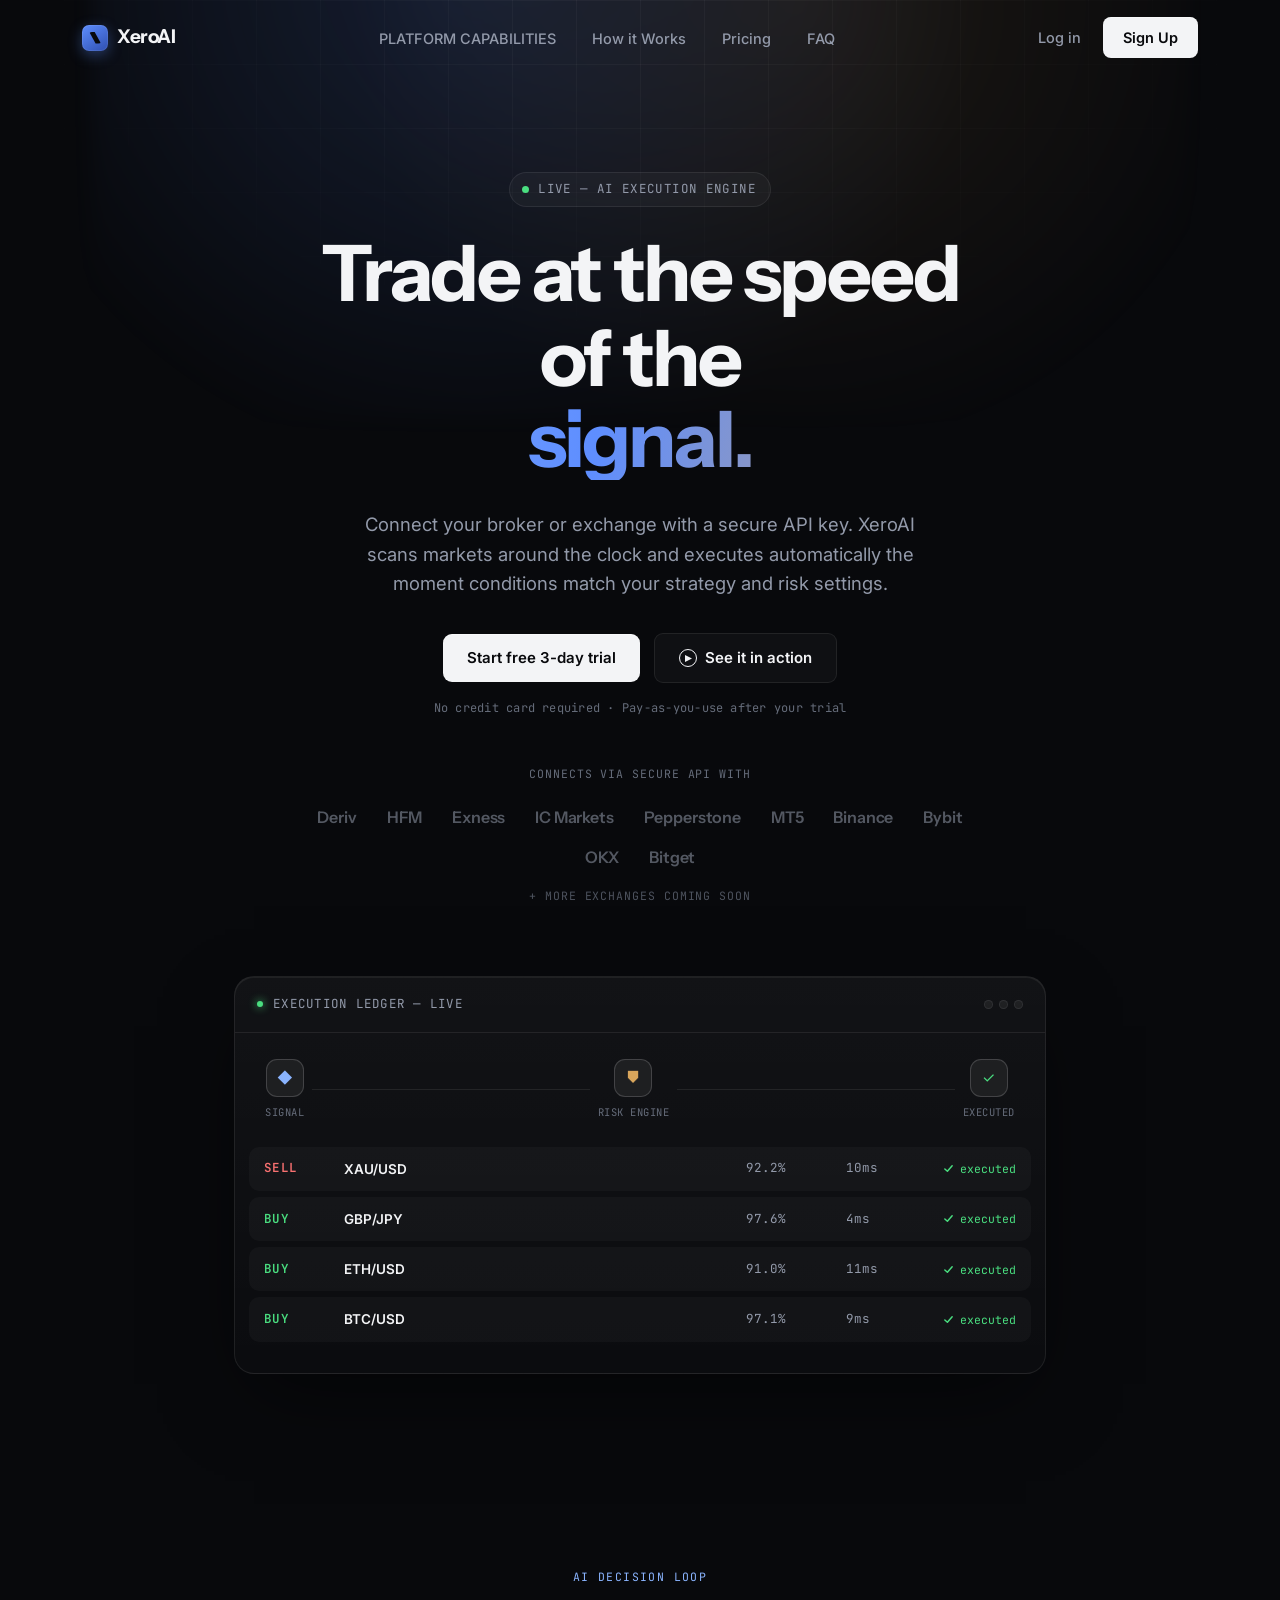
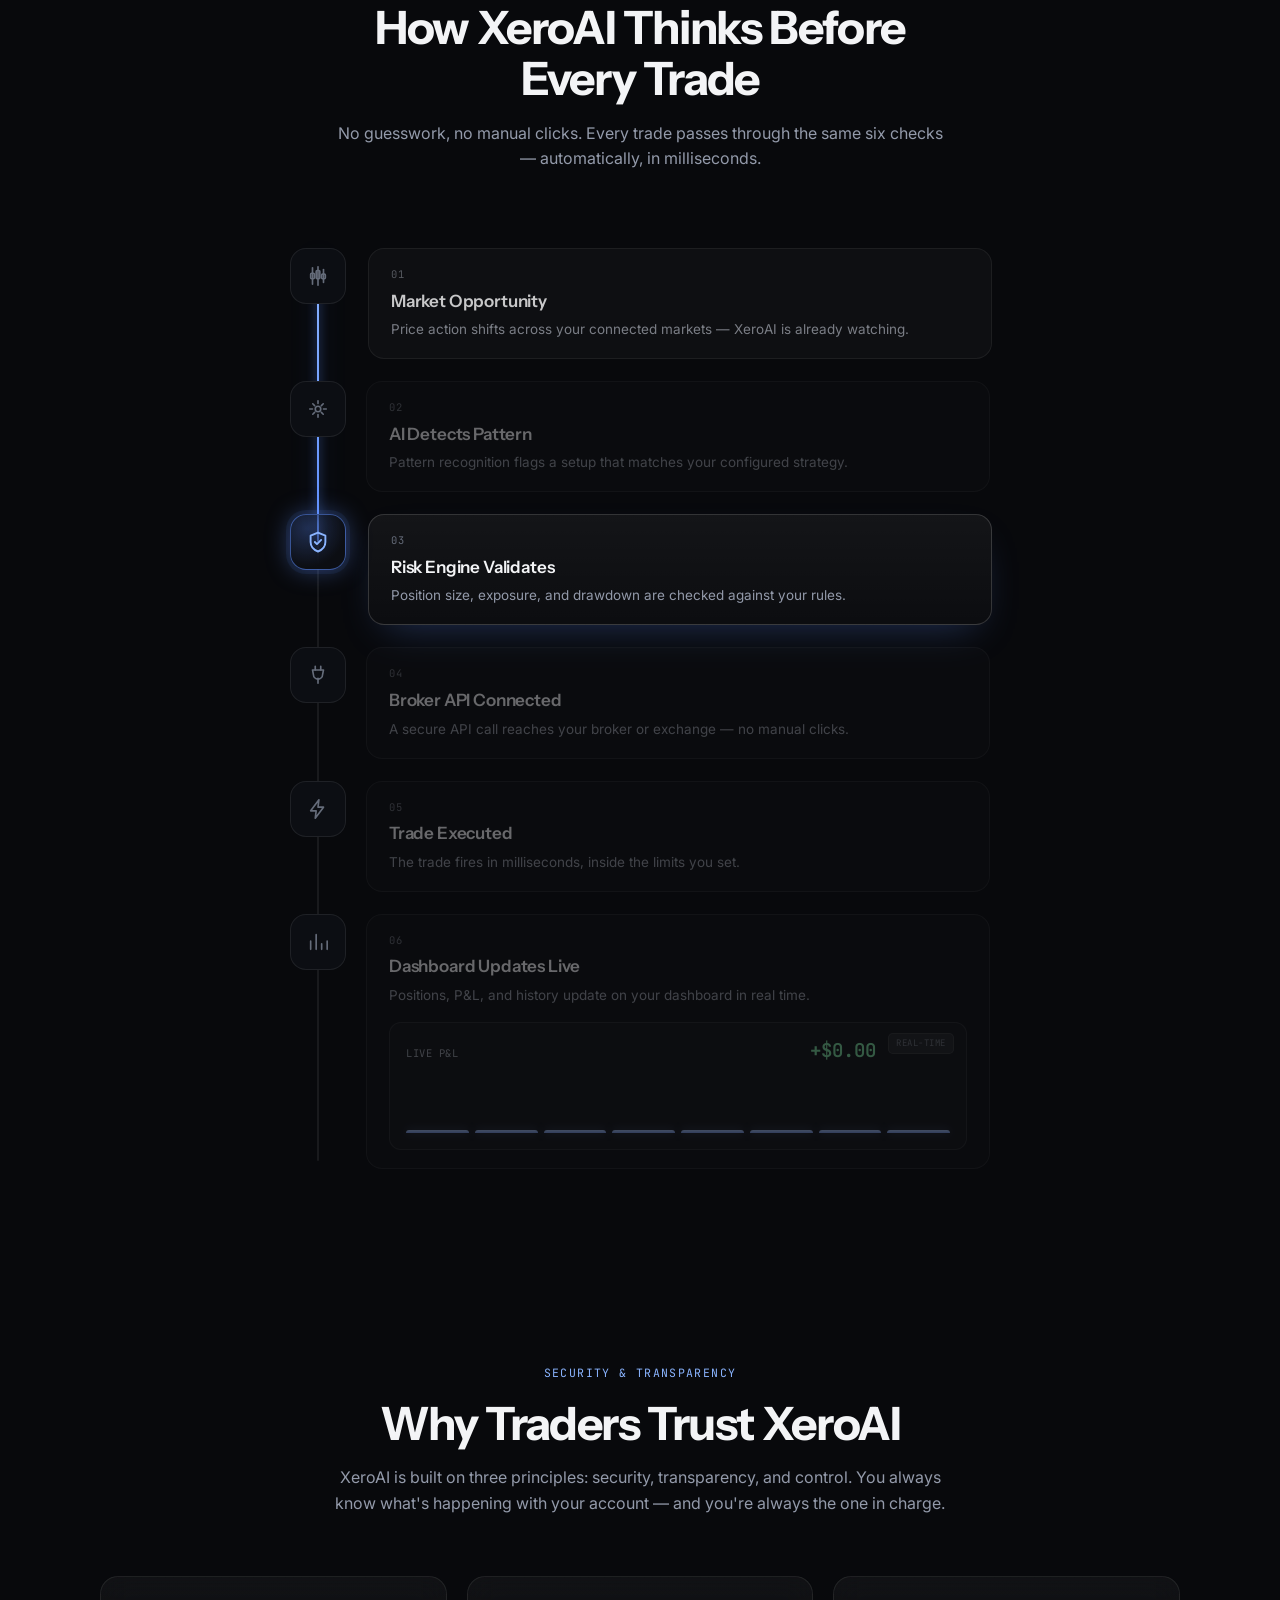
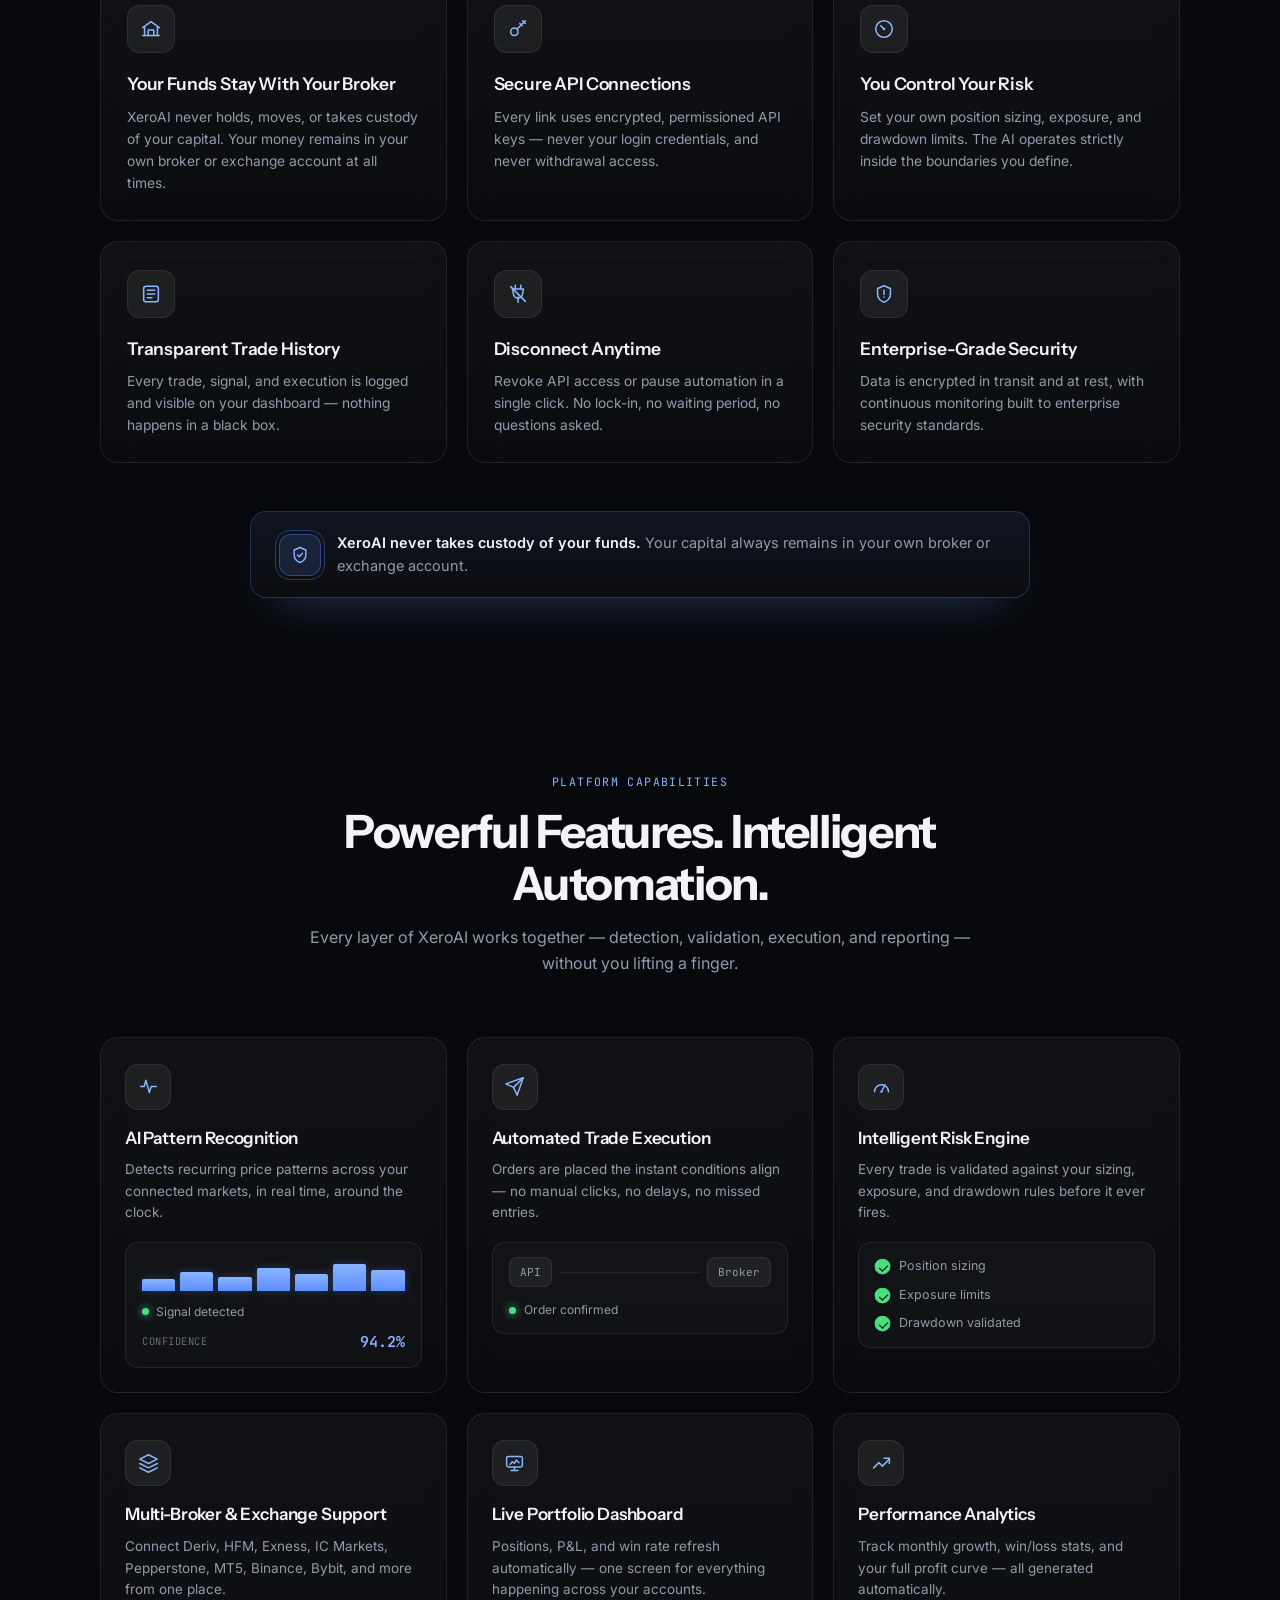
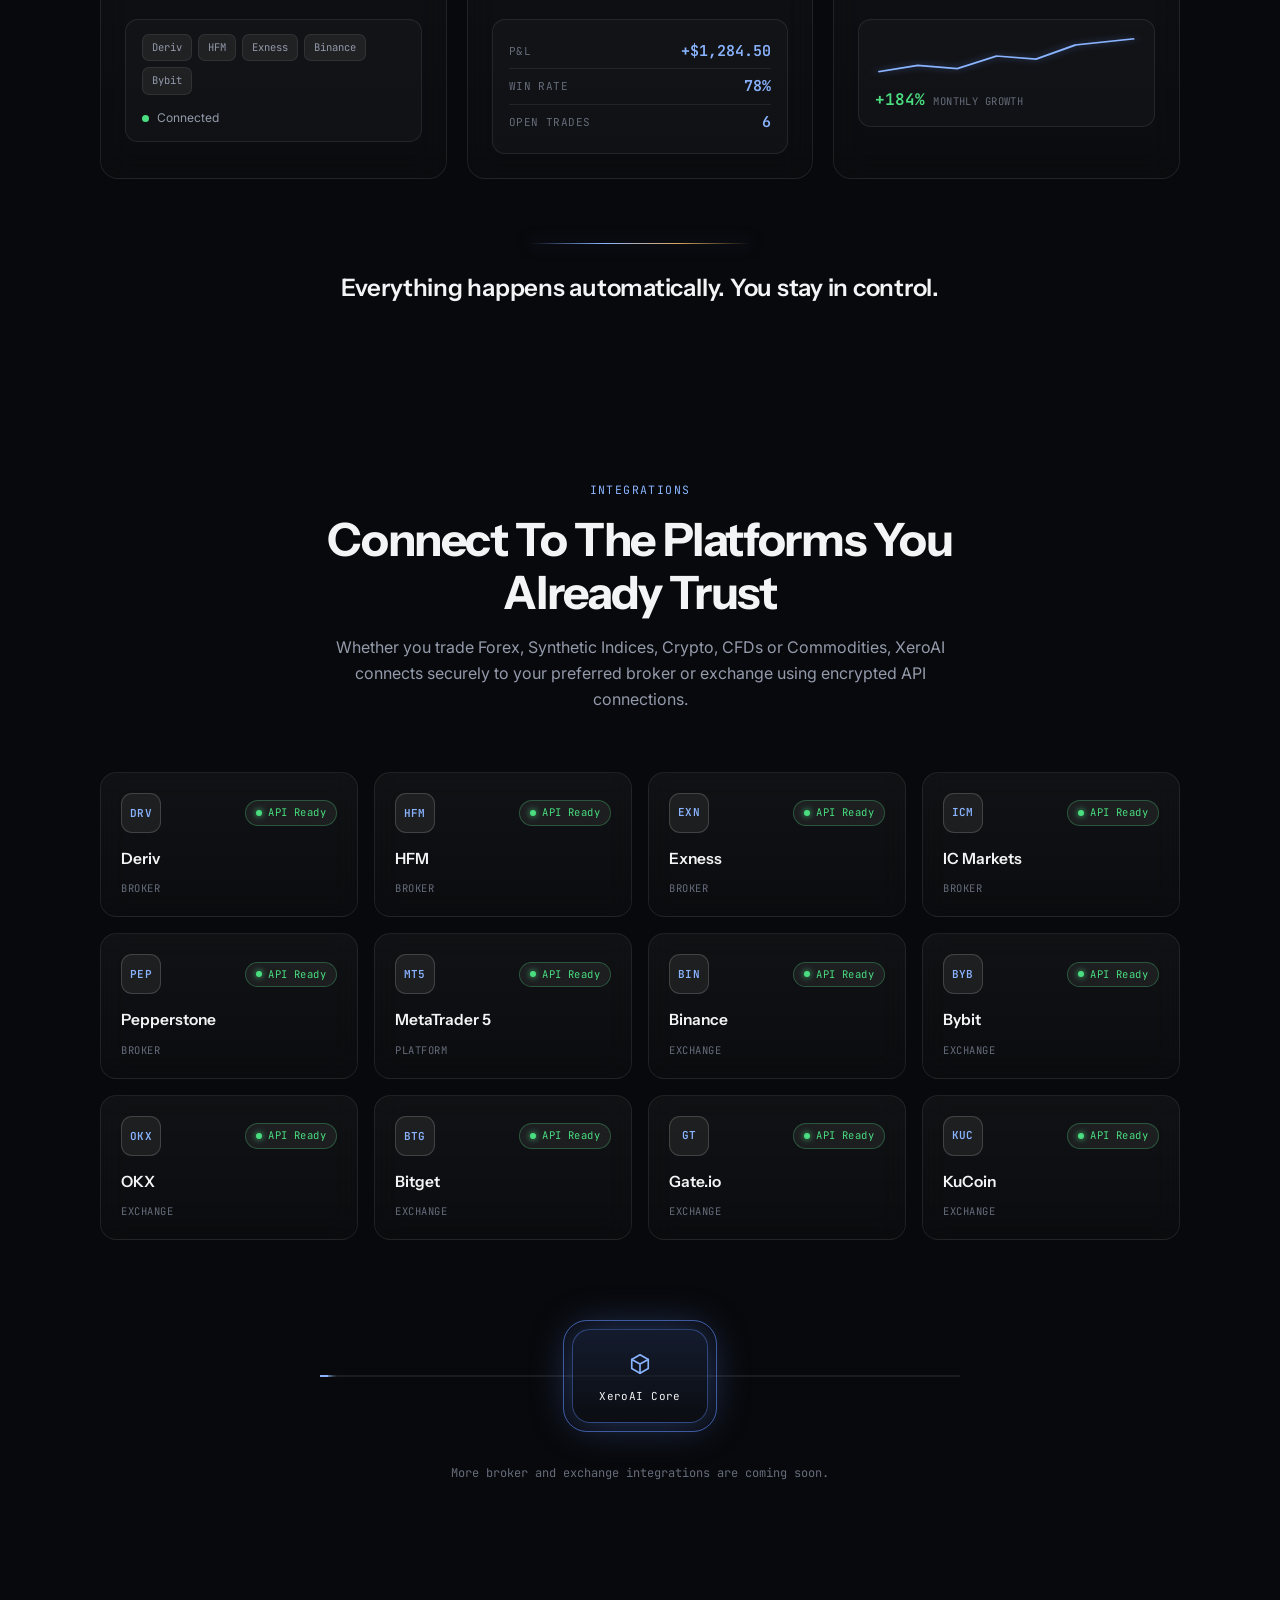
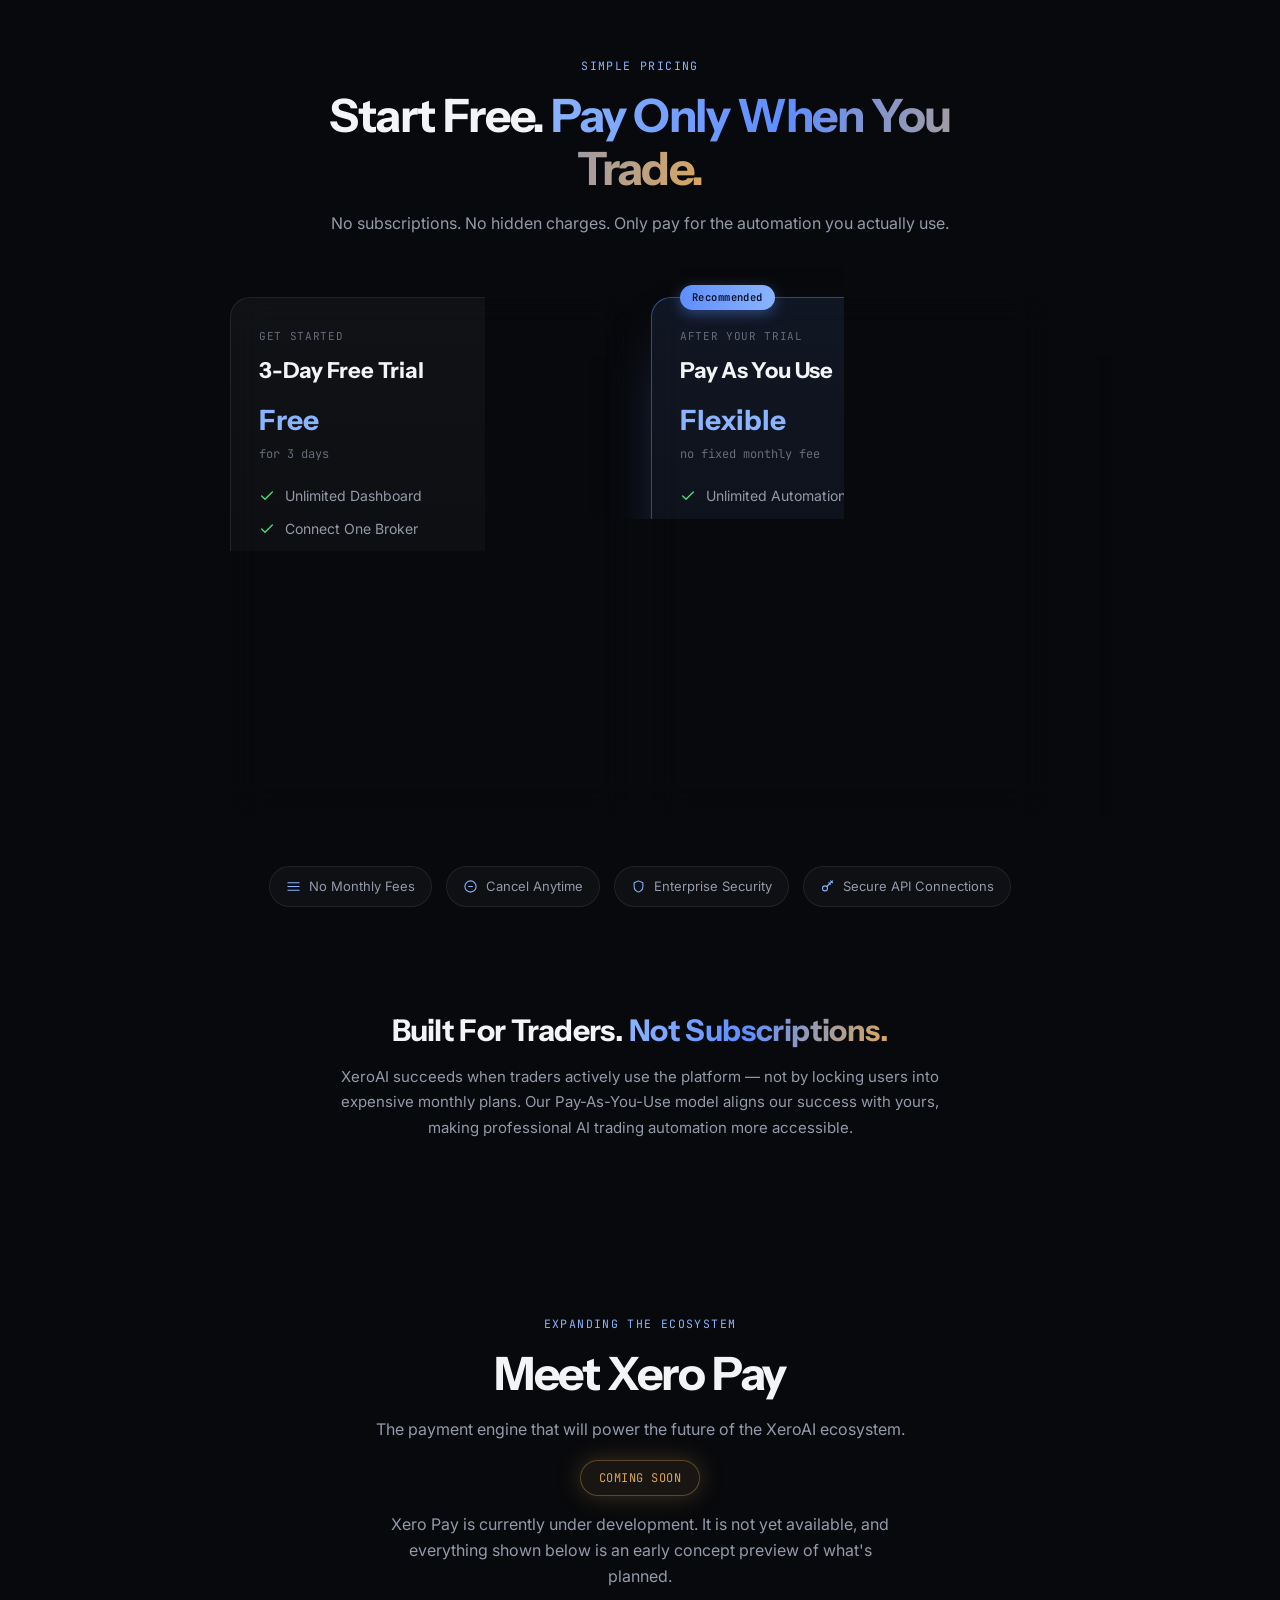
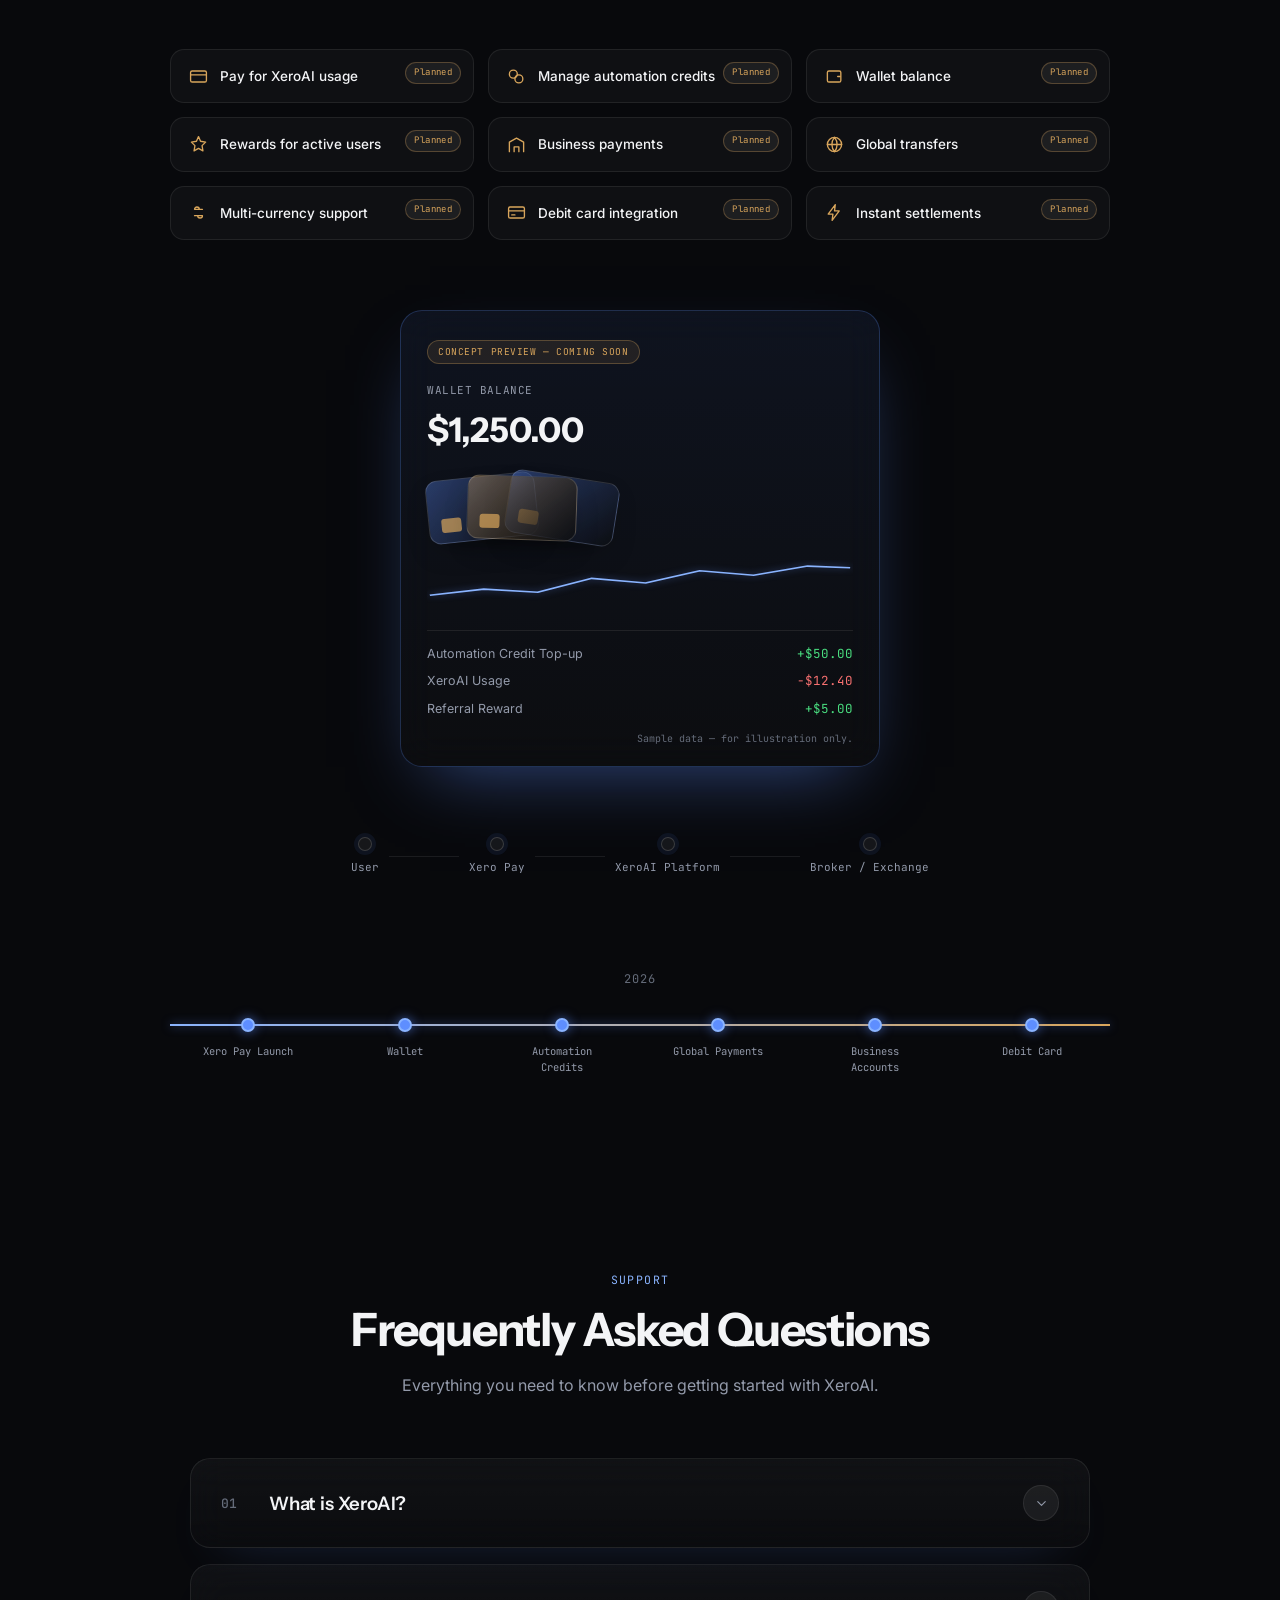
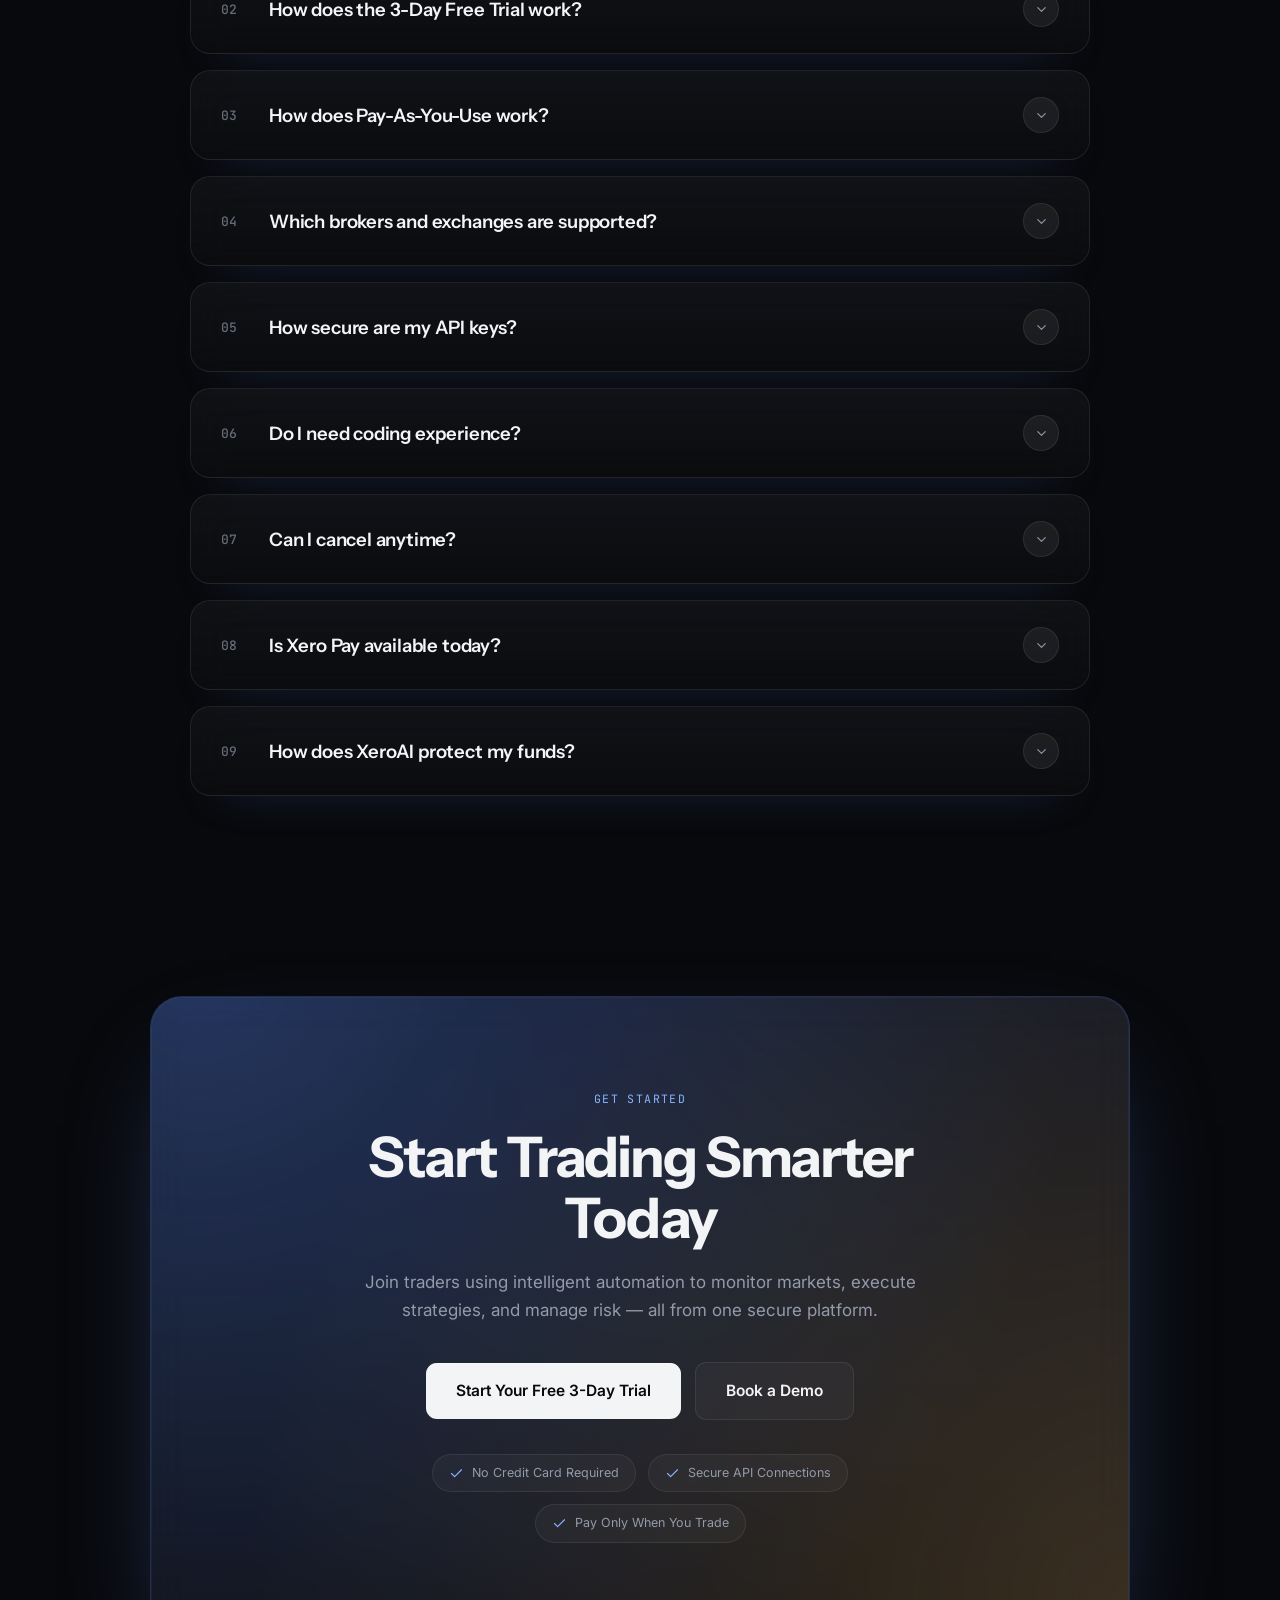
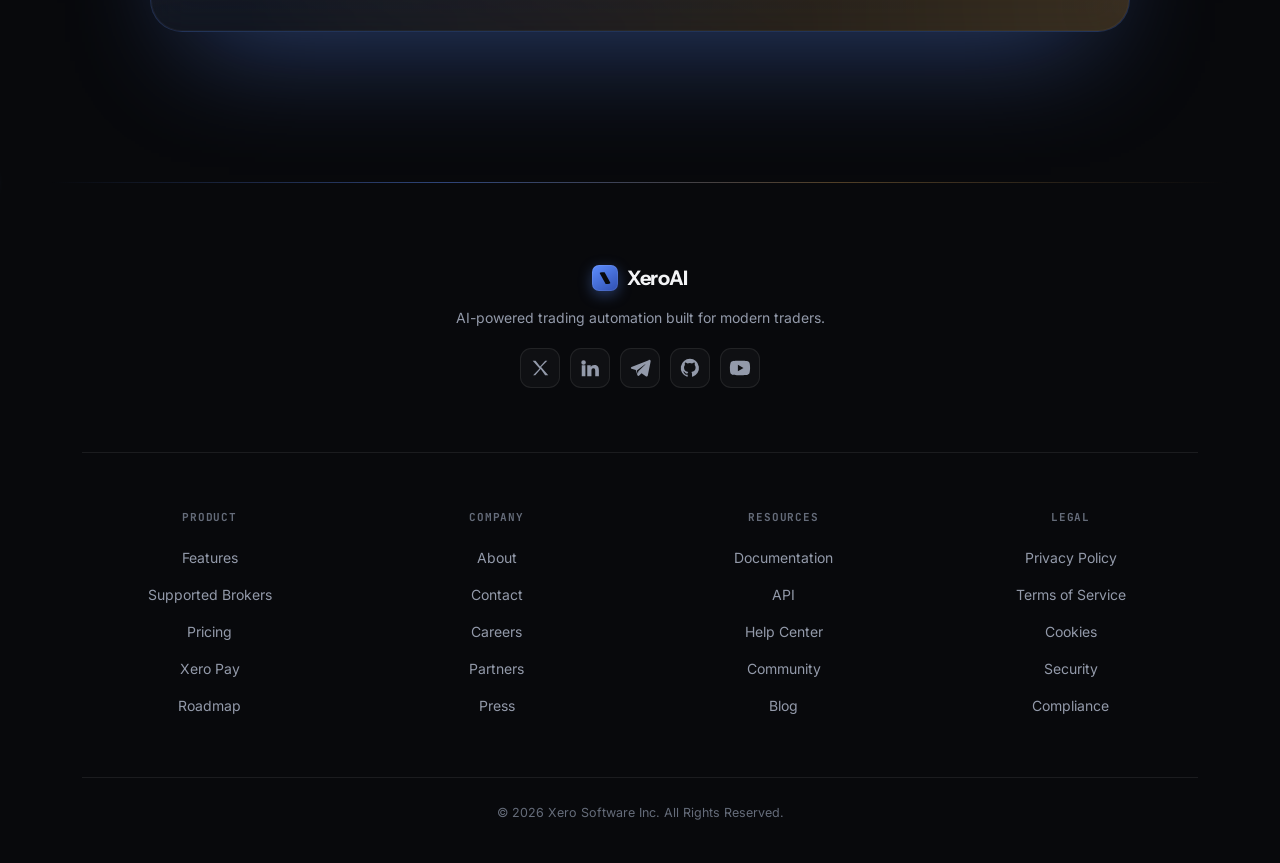
==== commit 078585d5: "Update index.html" ====
--- a/index.html
+++ b/index.html
@@ -22,10 +22,10 @@
     </a>
 
     <ul class="nav-links">
-      <li><a href="#">Features</a></li>
+      <li><a href="#PLATFORM CAPABILITIES">PLATFORM CAPABILITIES</a></li>
       <li><a href="#how-it-works">How it Works</a></li>
-      <li><a href="#">Pricing</a></li>
-      <li><a href="#">FAQ</a></li>
+      <li><a href="#Pricing">Pricing</a></li>
+      <li><a href="#FAQ">FAQ</a></li>
     </ul>
 
     <div class="nav-actions">
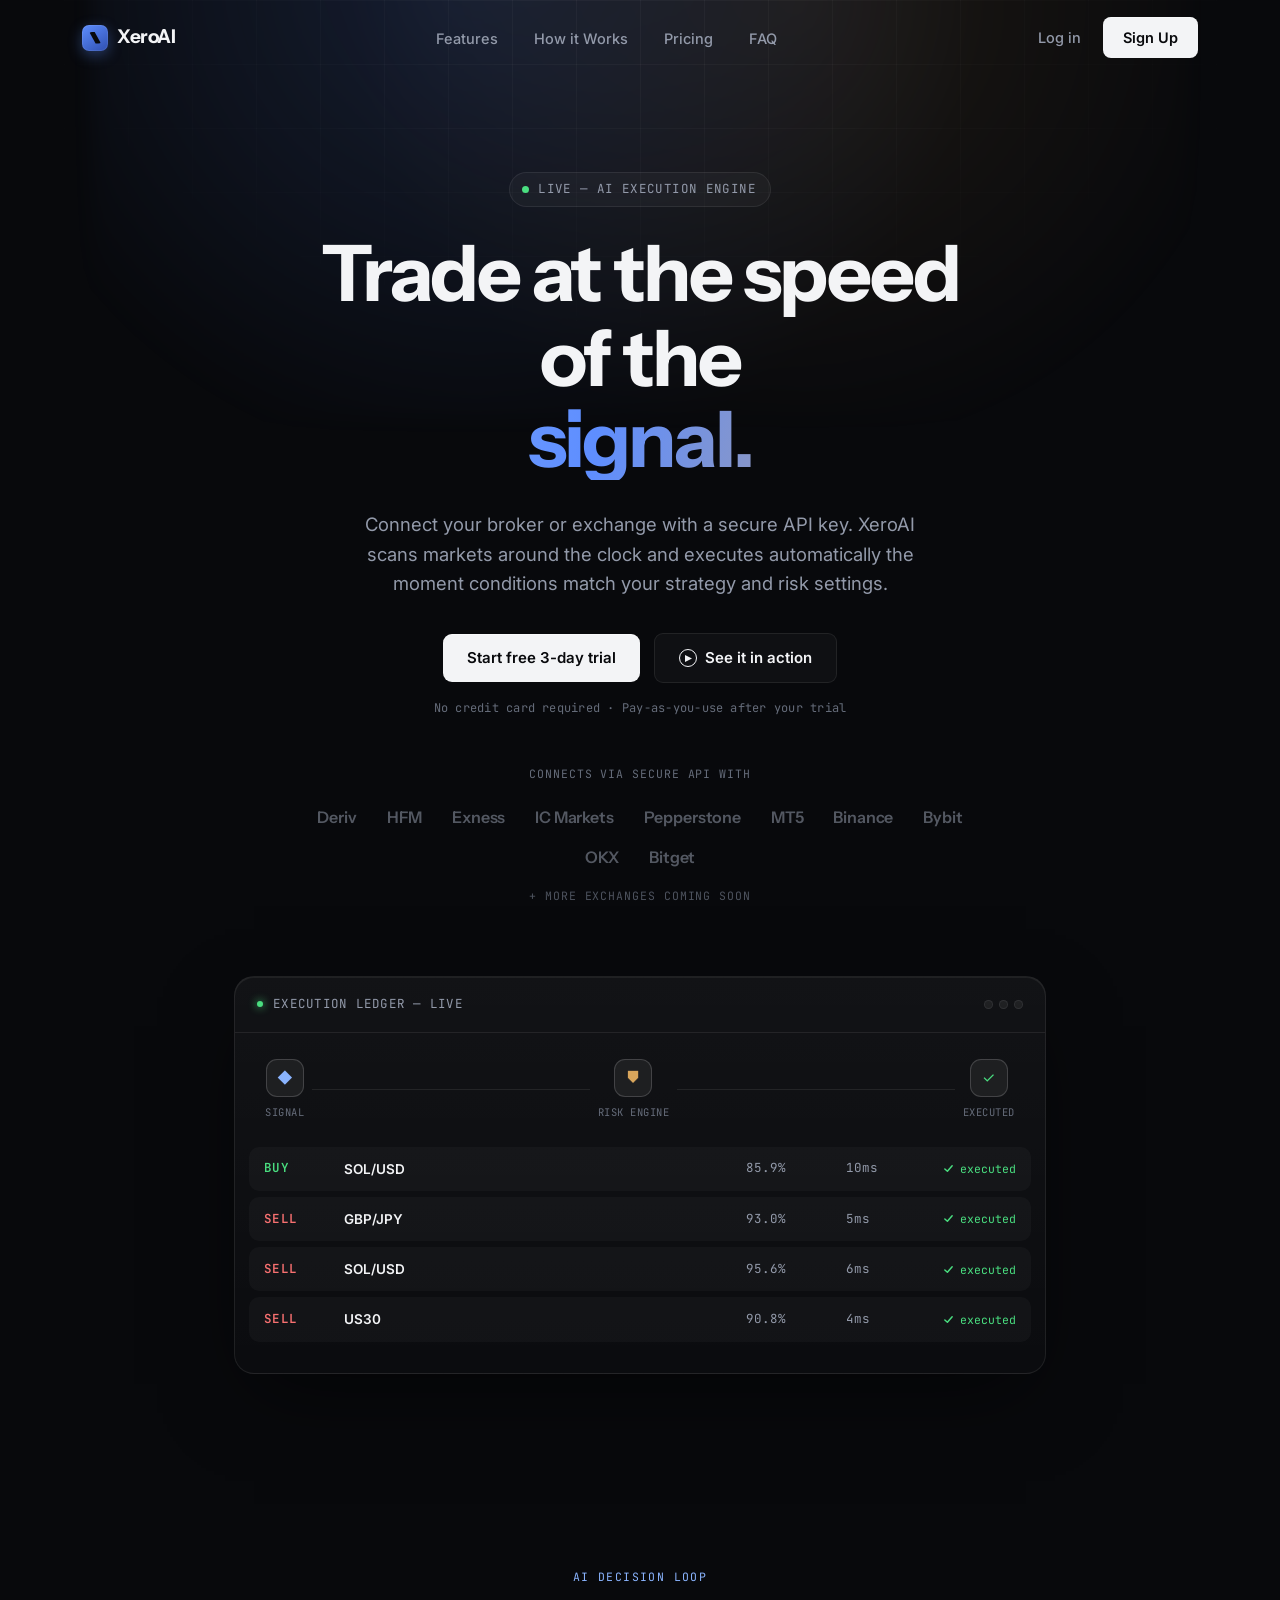
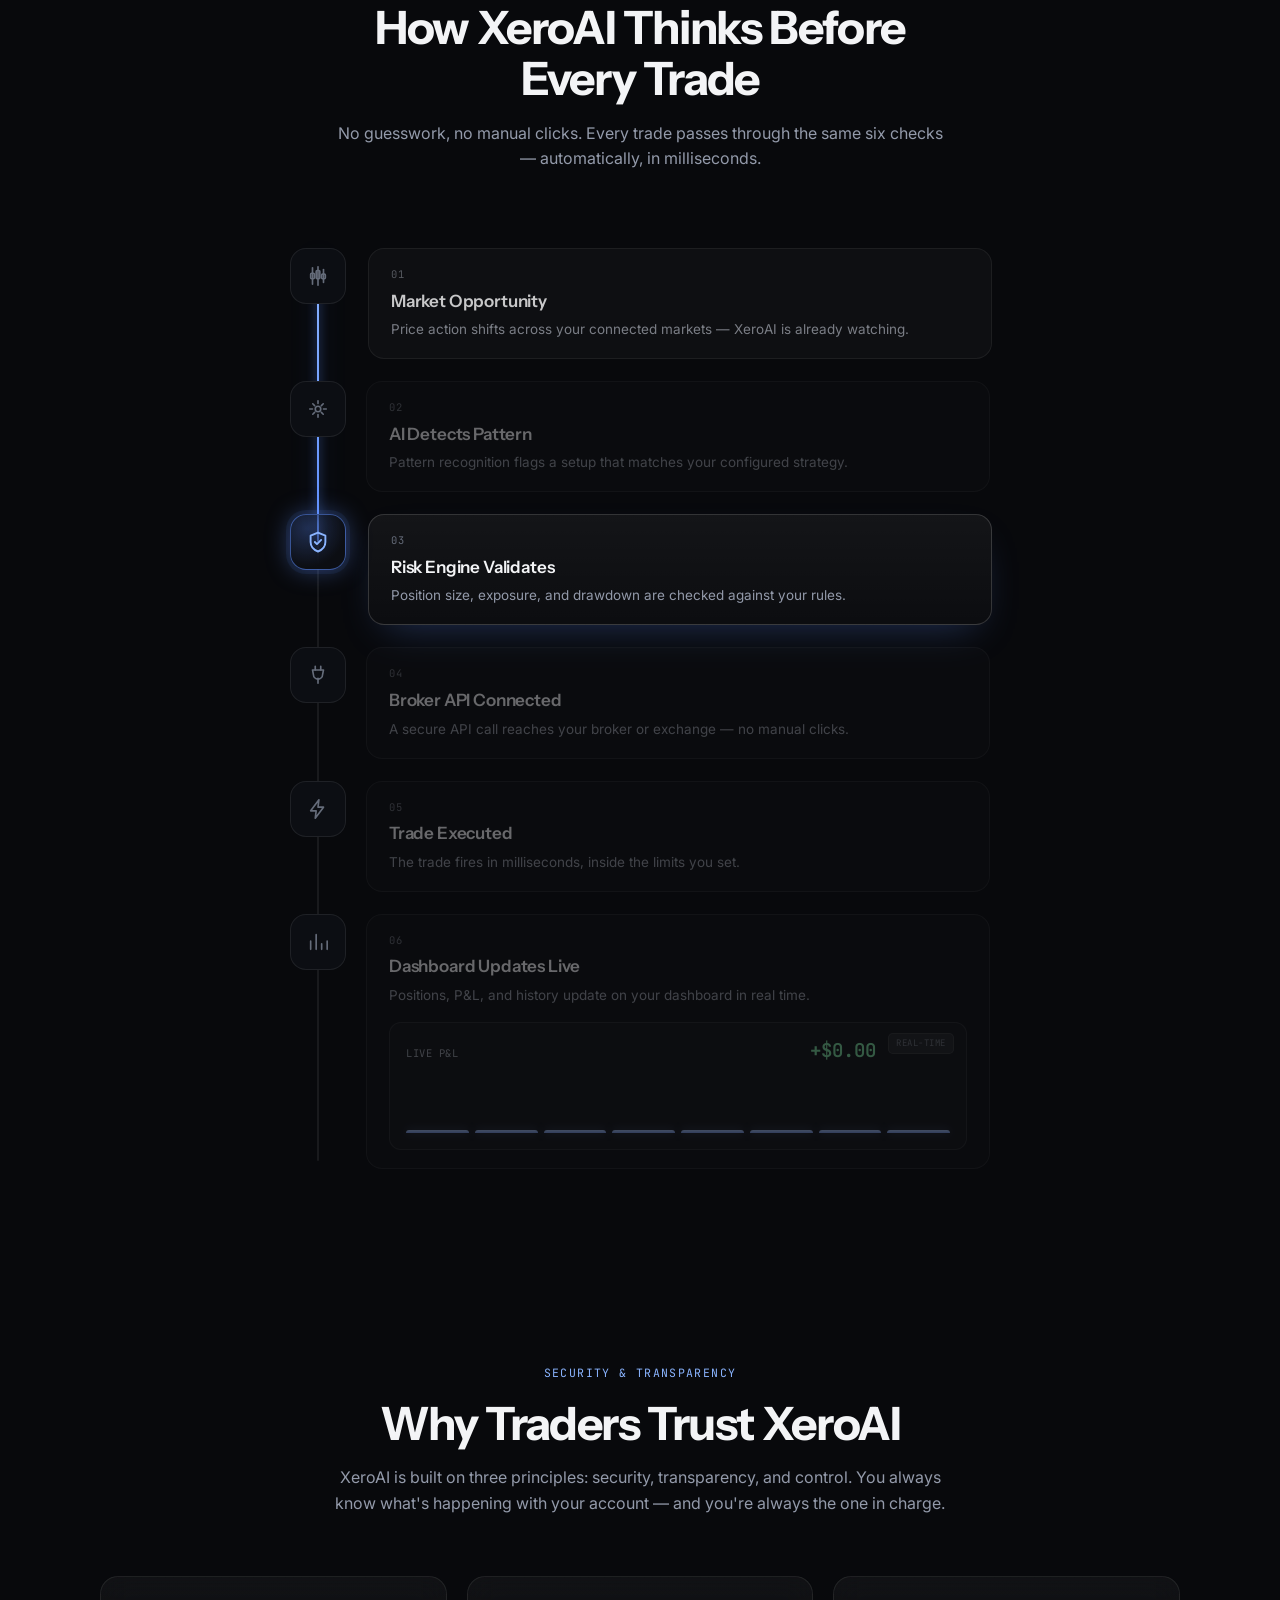
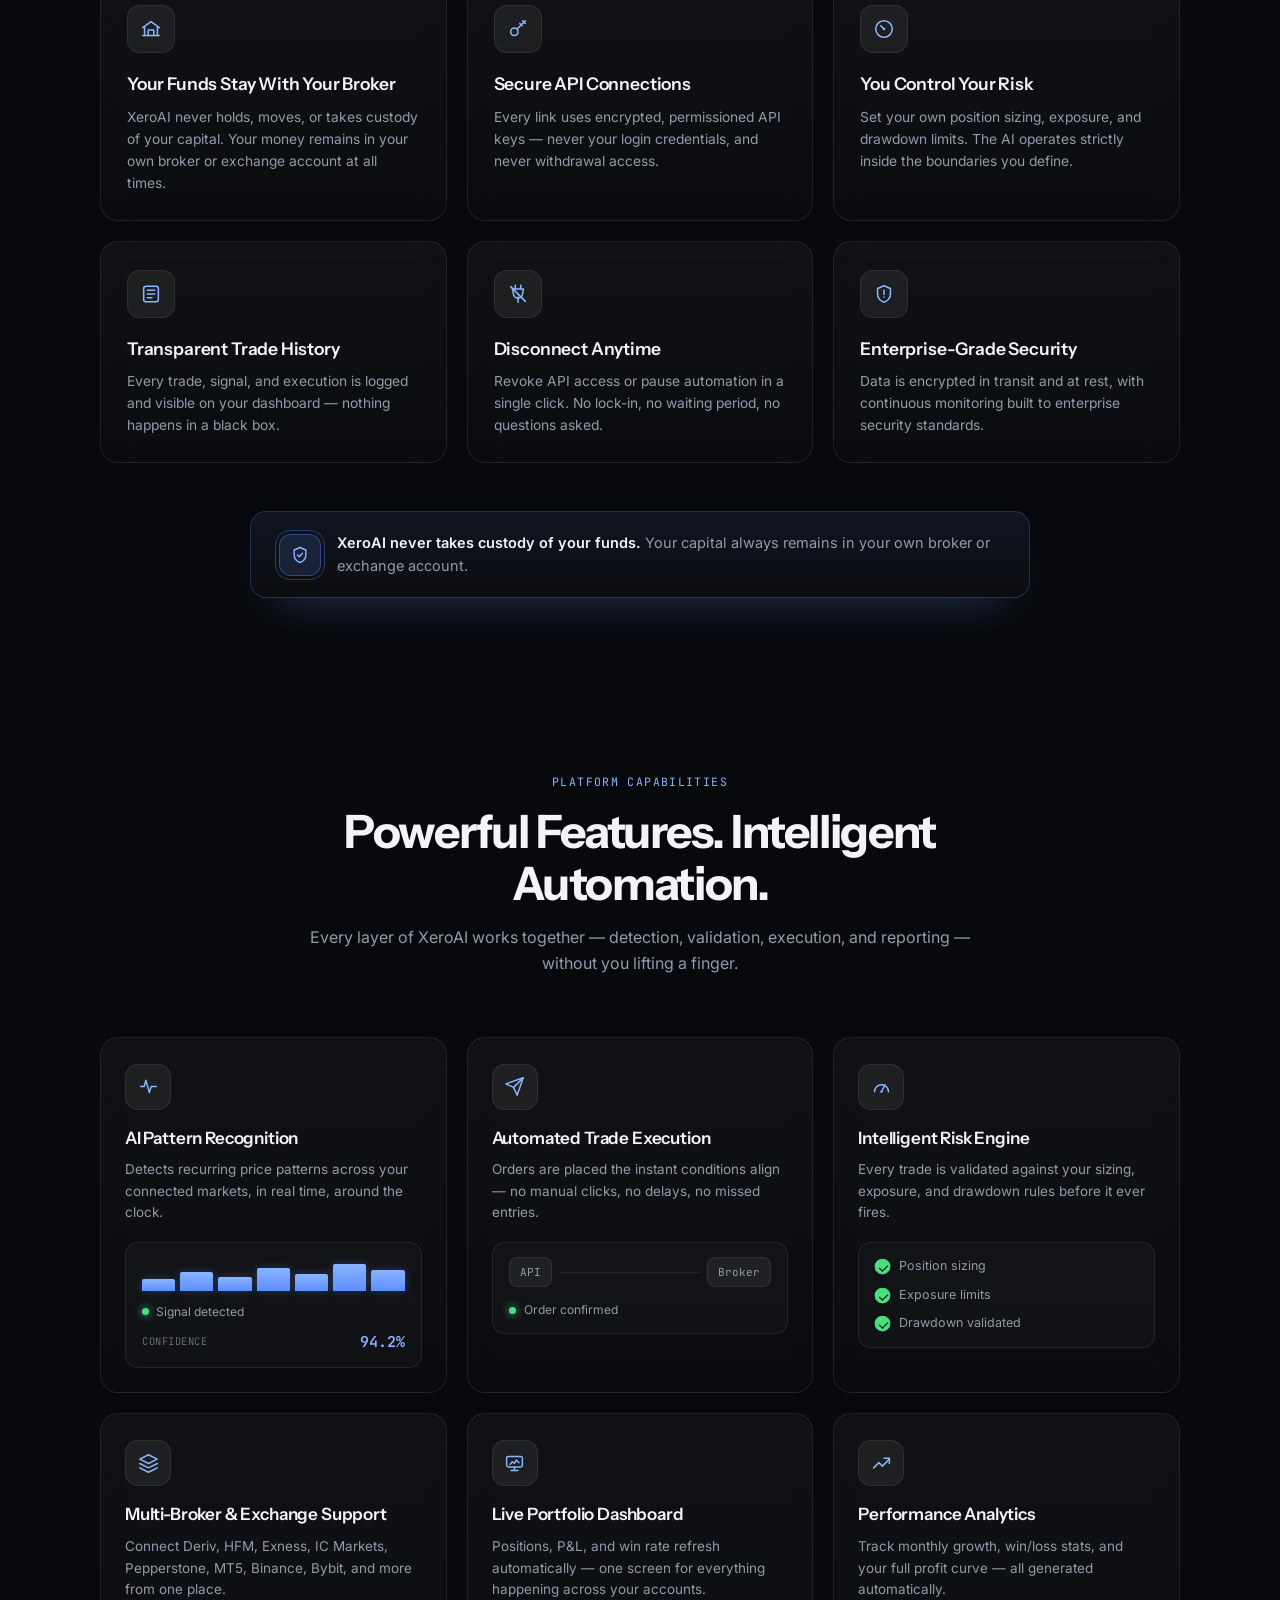
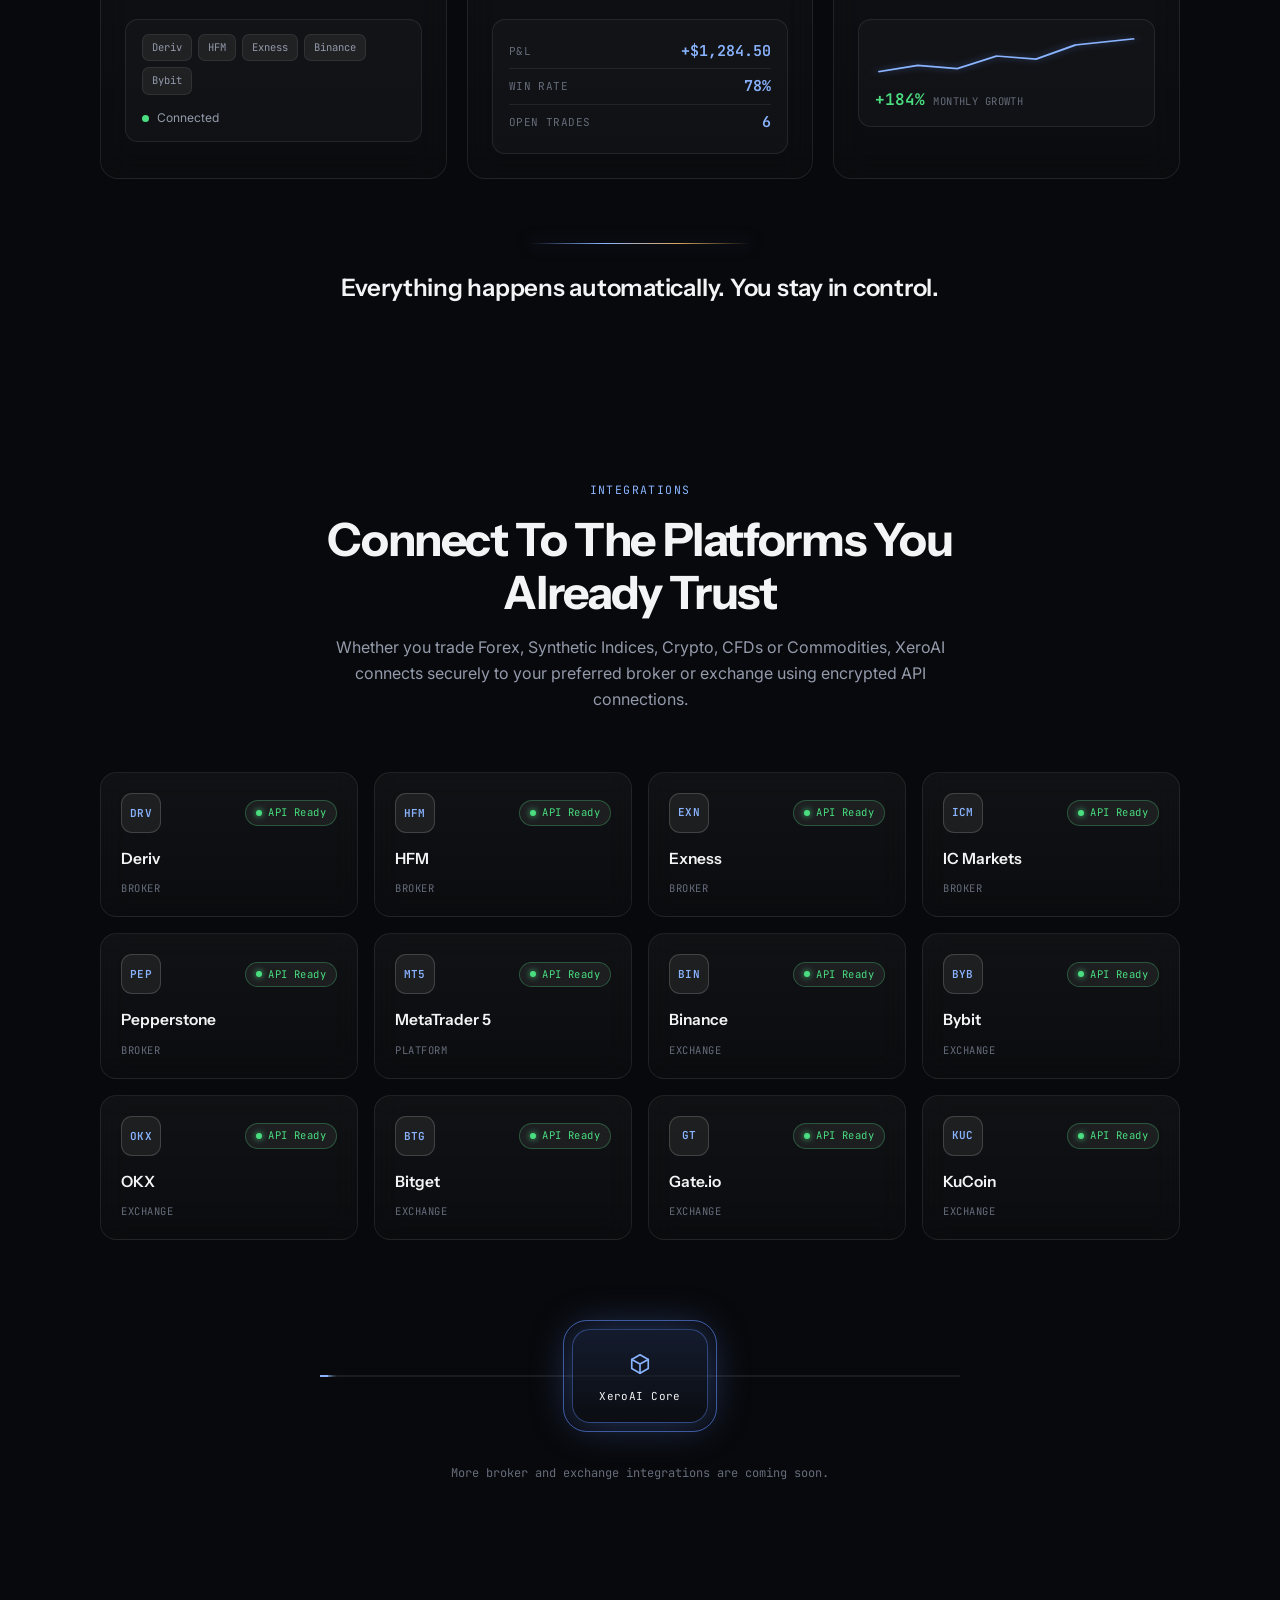
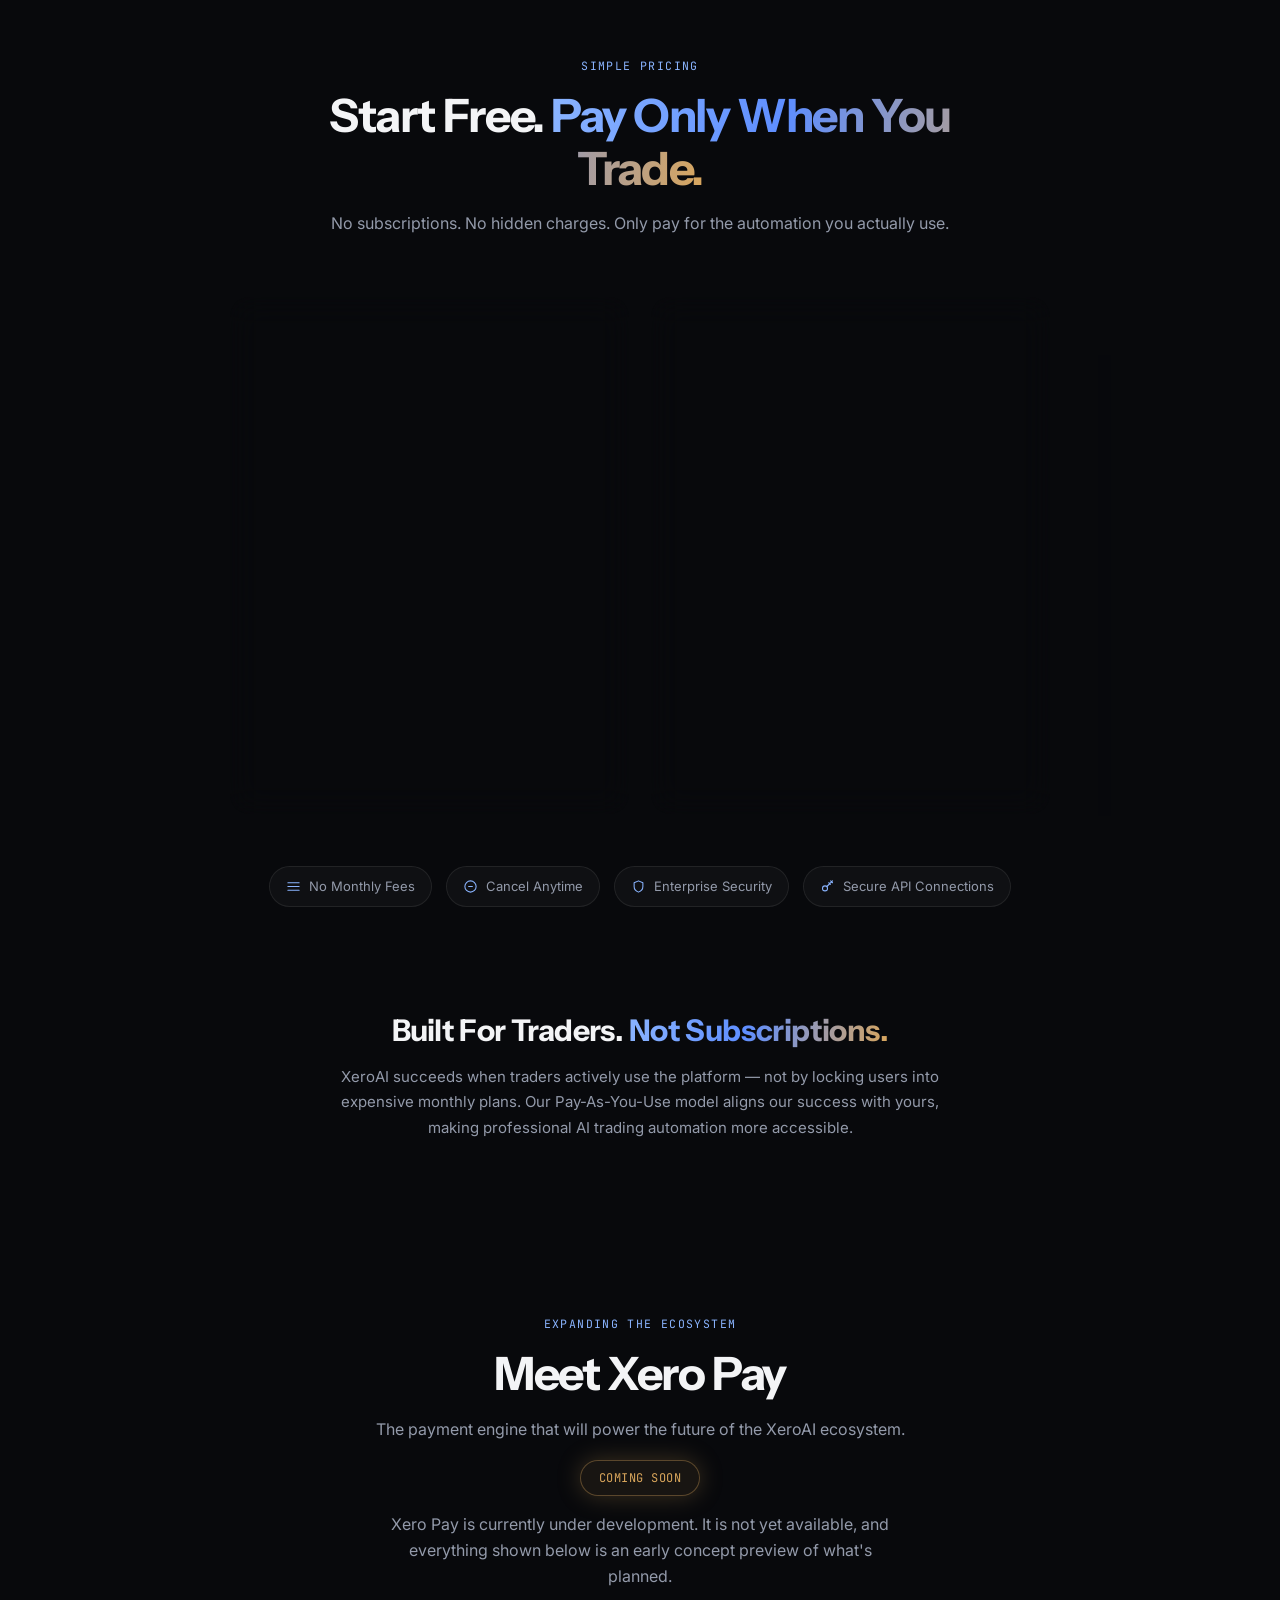
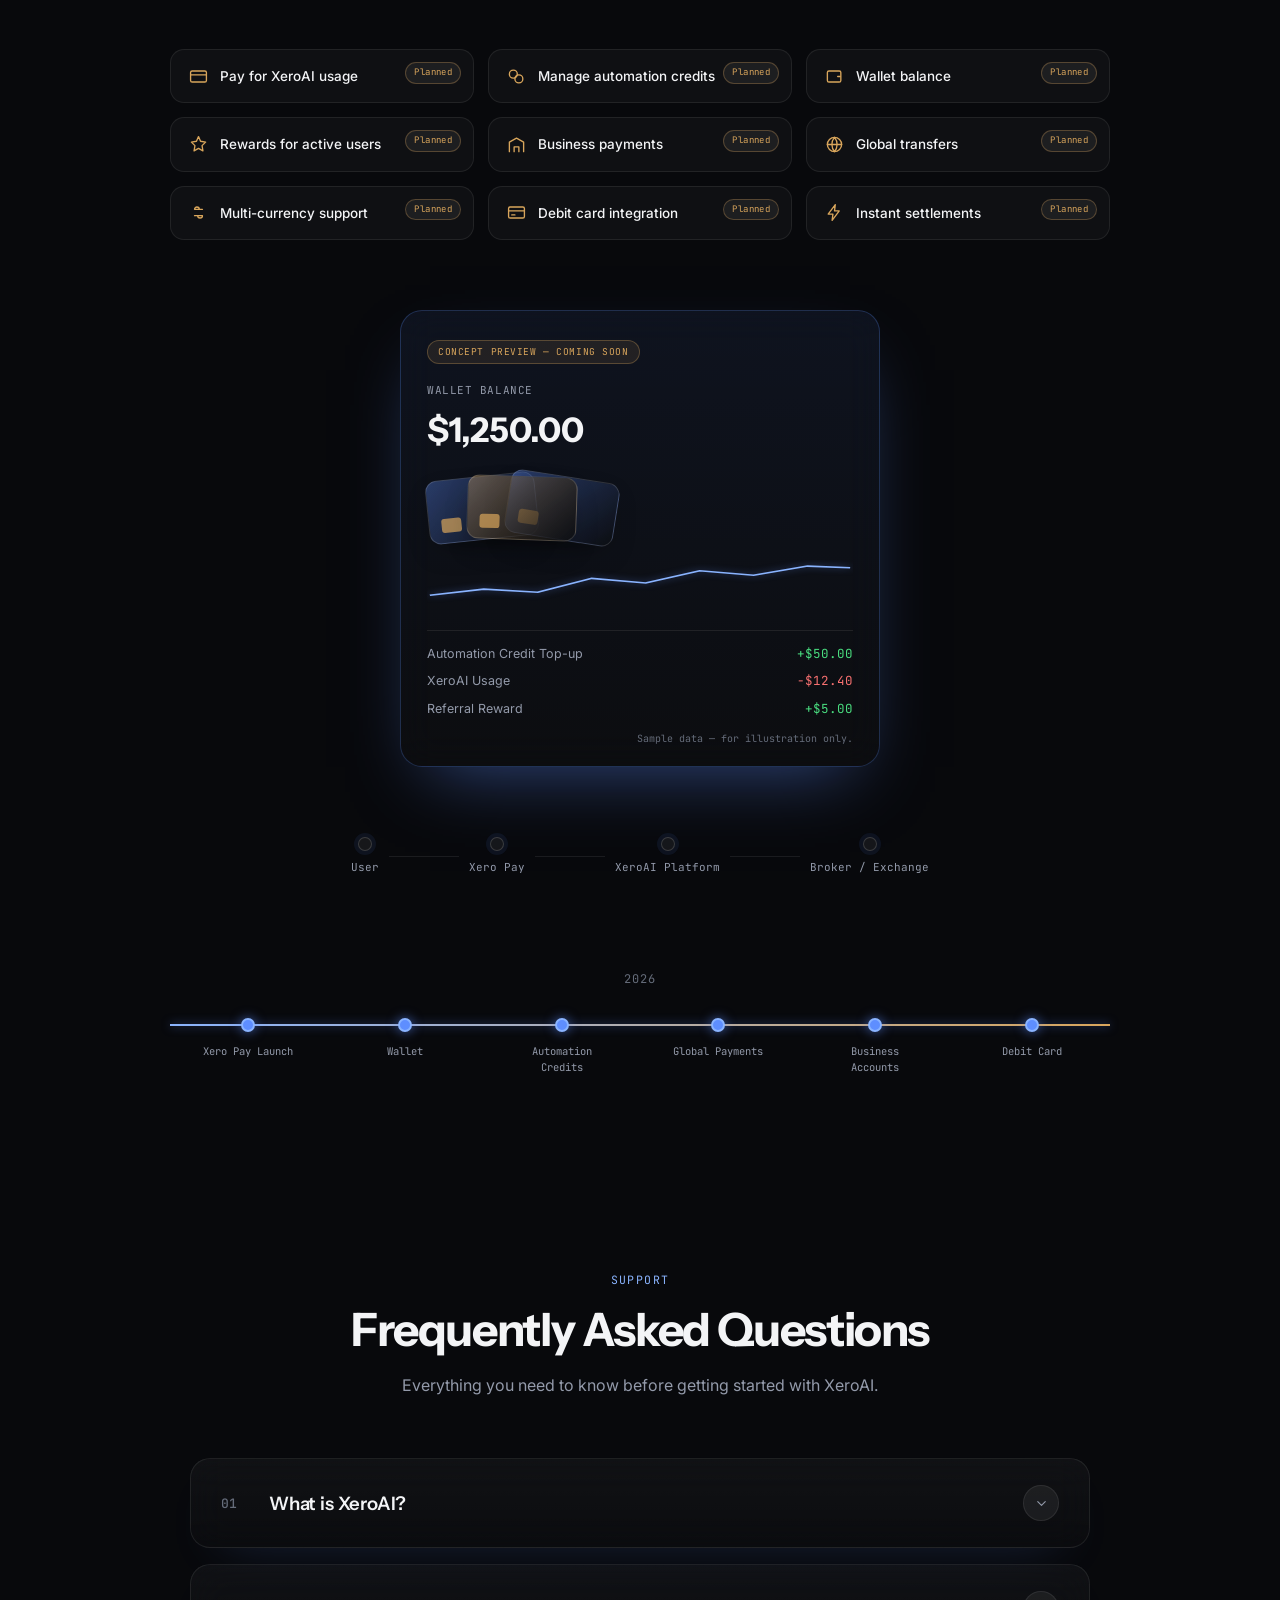
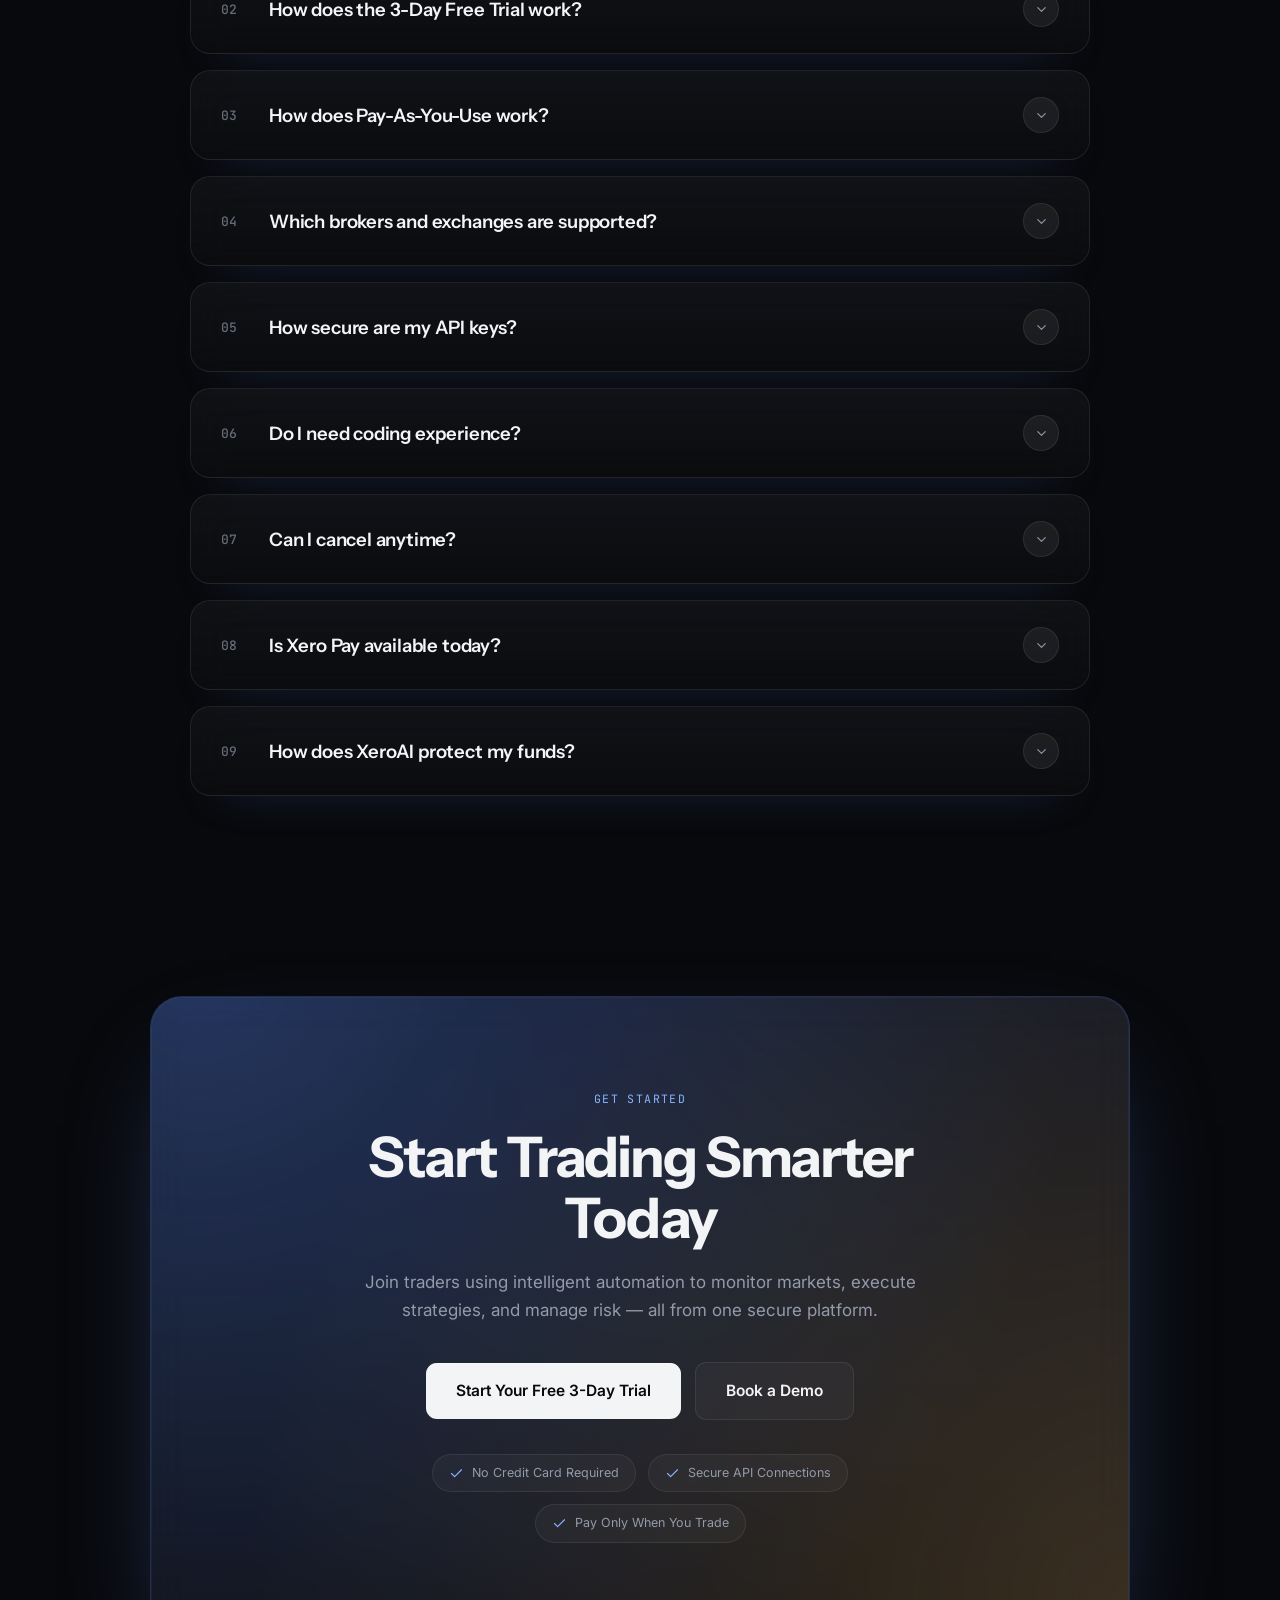
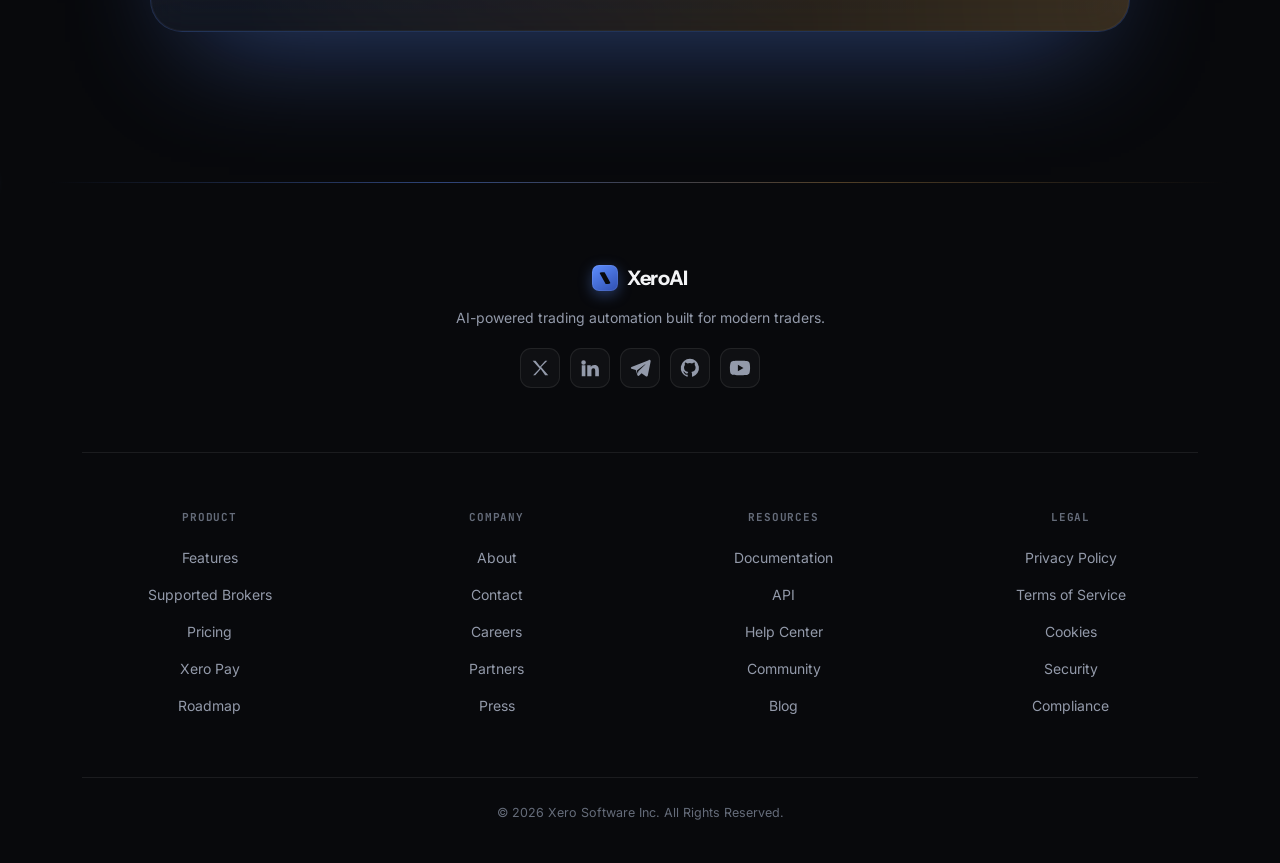
==== commit a385165e: "Change 'PLATFORM CAPABILITIES' to 'Features' in nav" ====
--- a/index.html
+++ b/index.html
@@ -22,7 +22,7 @@
     </a>
 
     <ul class="nav-links">
-      <li><a href="#PLATFORM CAPABILITIES">PLATFORM CAPABILITIES</a></li>
+      <li><a href="#PLATFORM CAPABILITIES">Features</a></li>
       <li><a href="#how-it-works">How it Works</a></li>
       <li><a href="#Pricing">Pricing</a></li>
       <li><a href="#FAQ">FAQ</a></li>
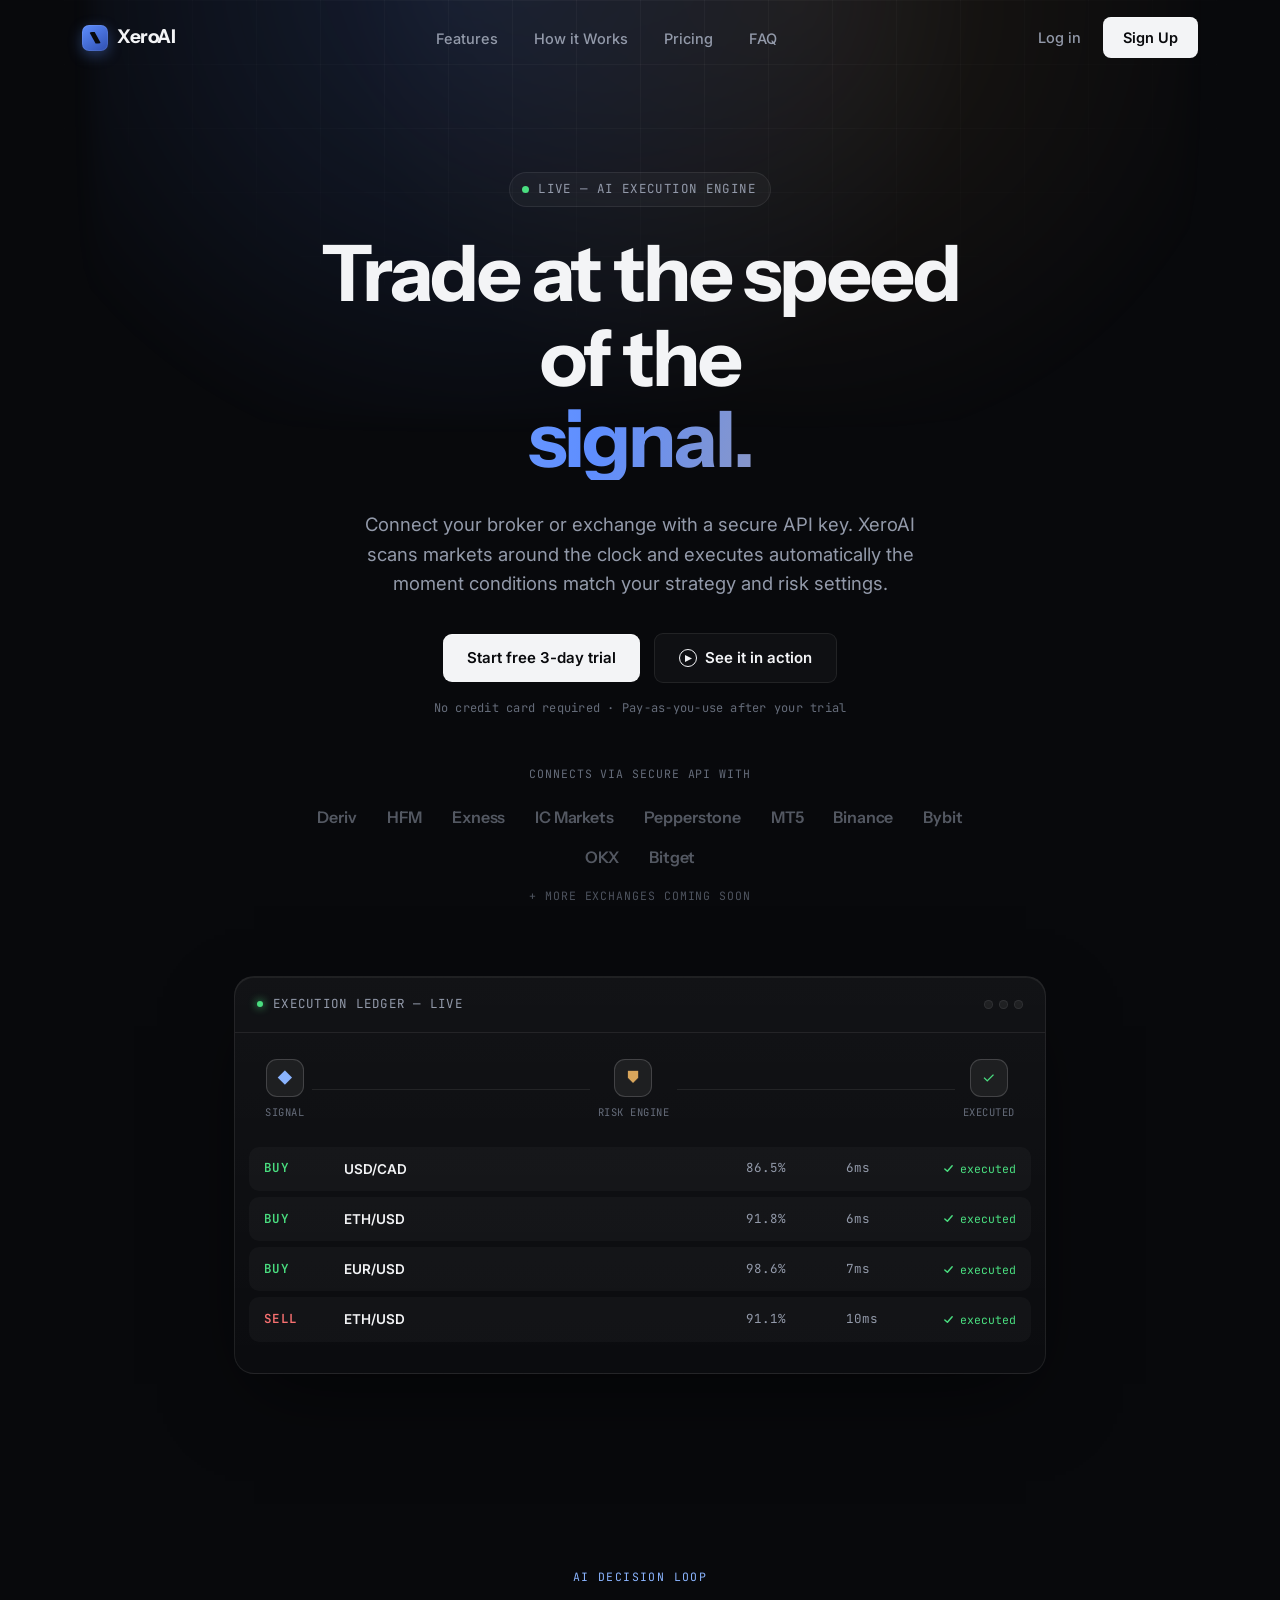
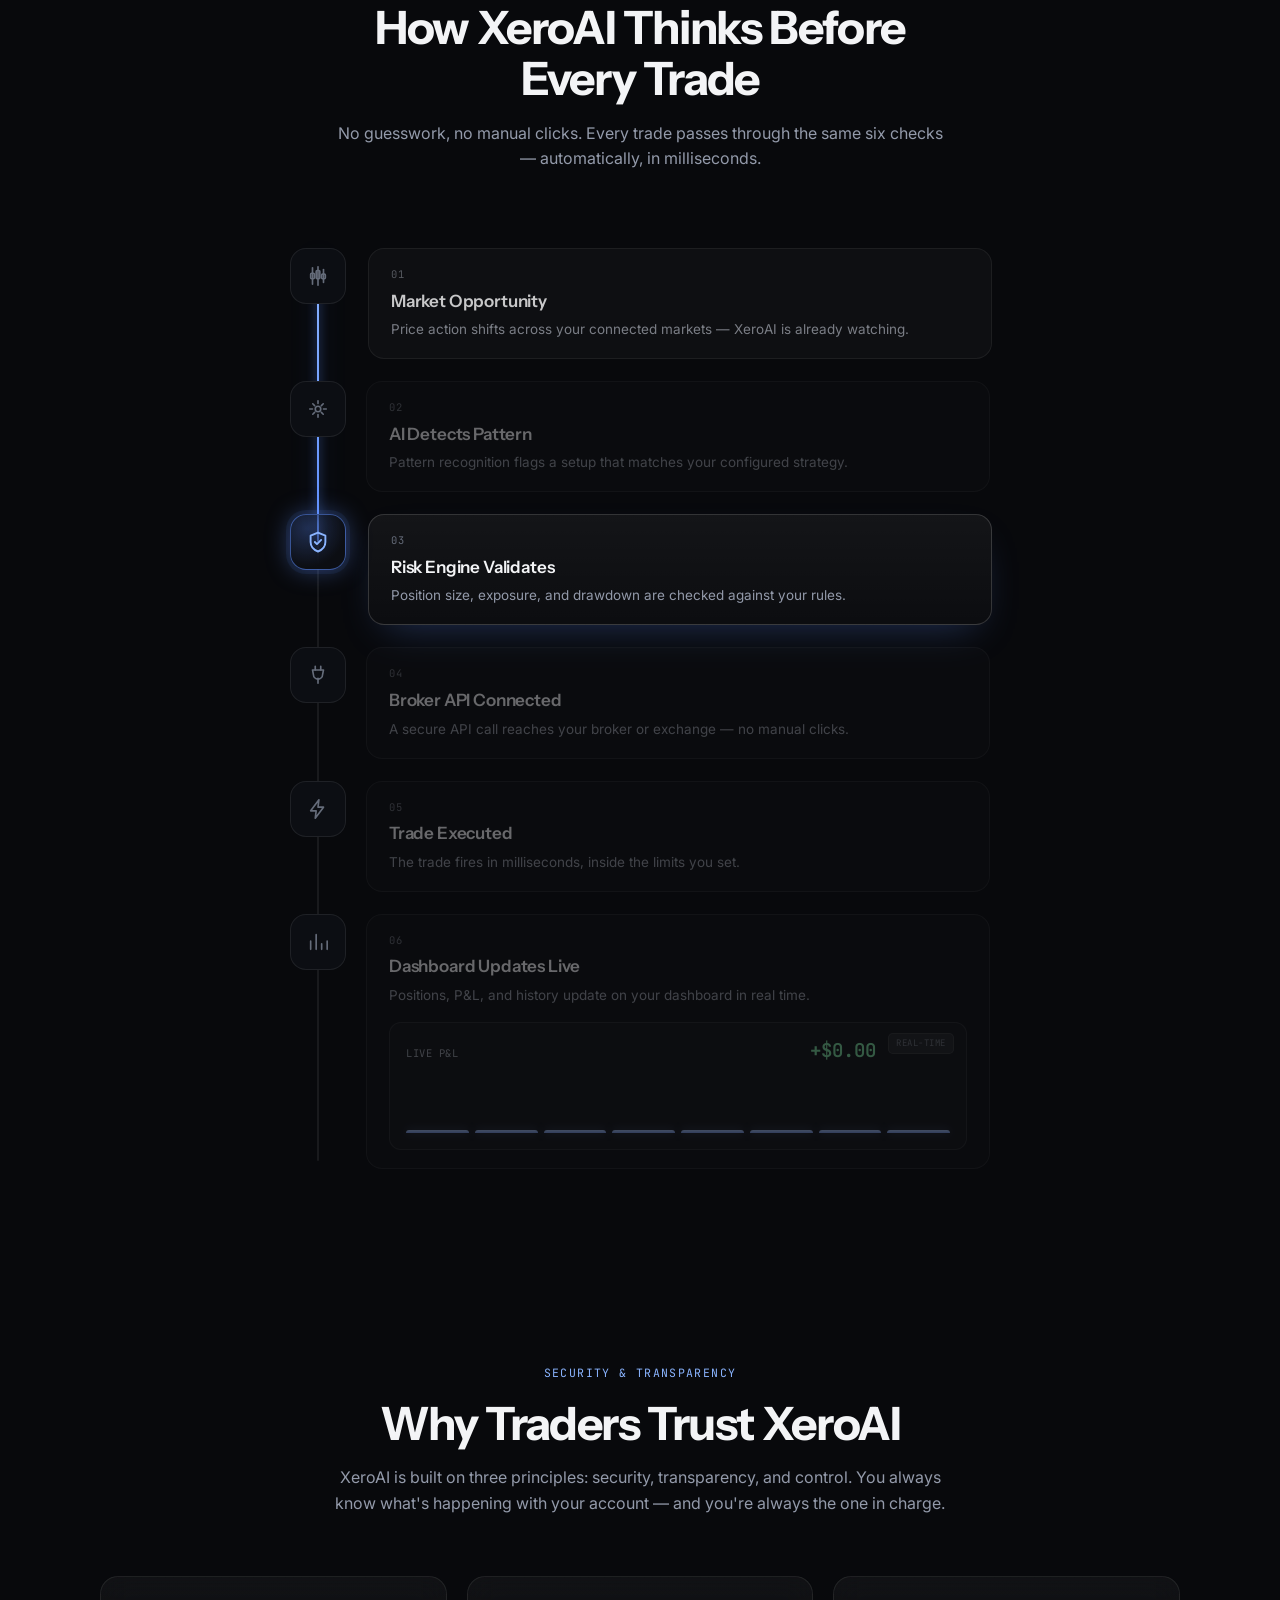
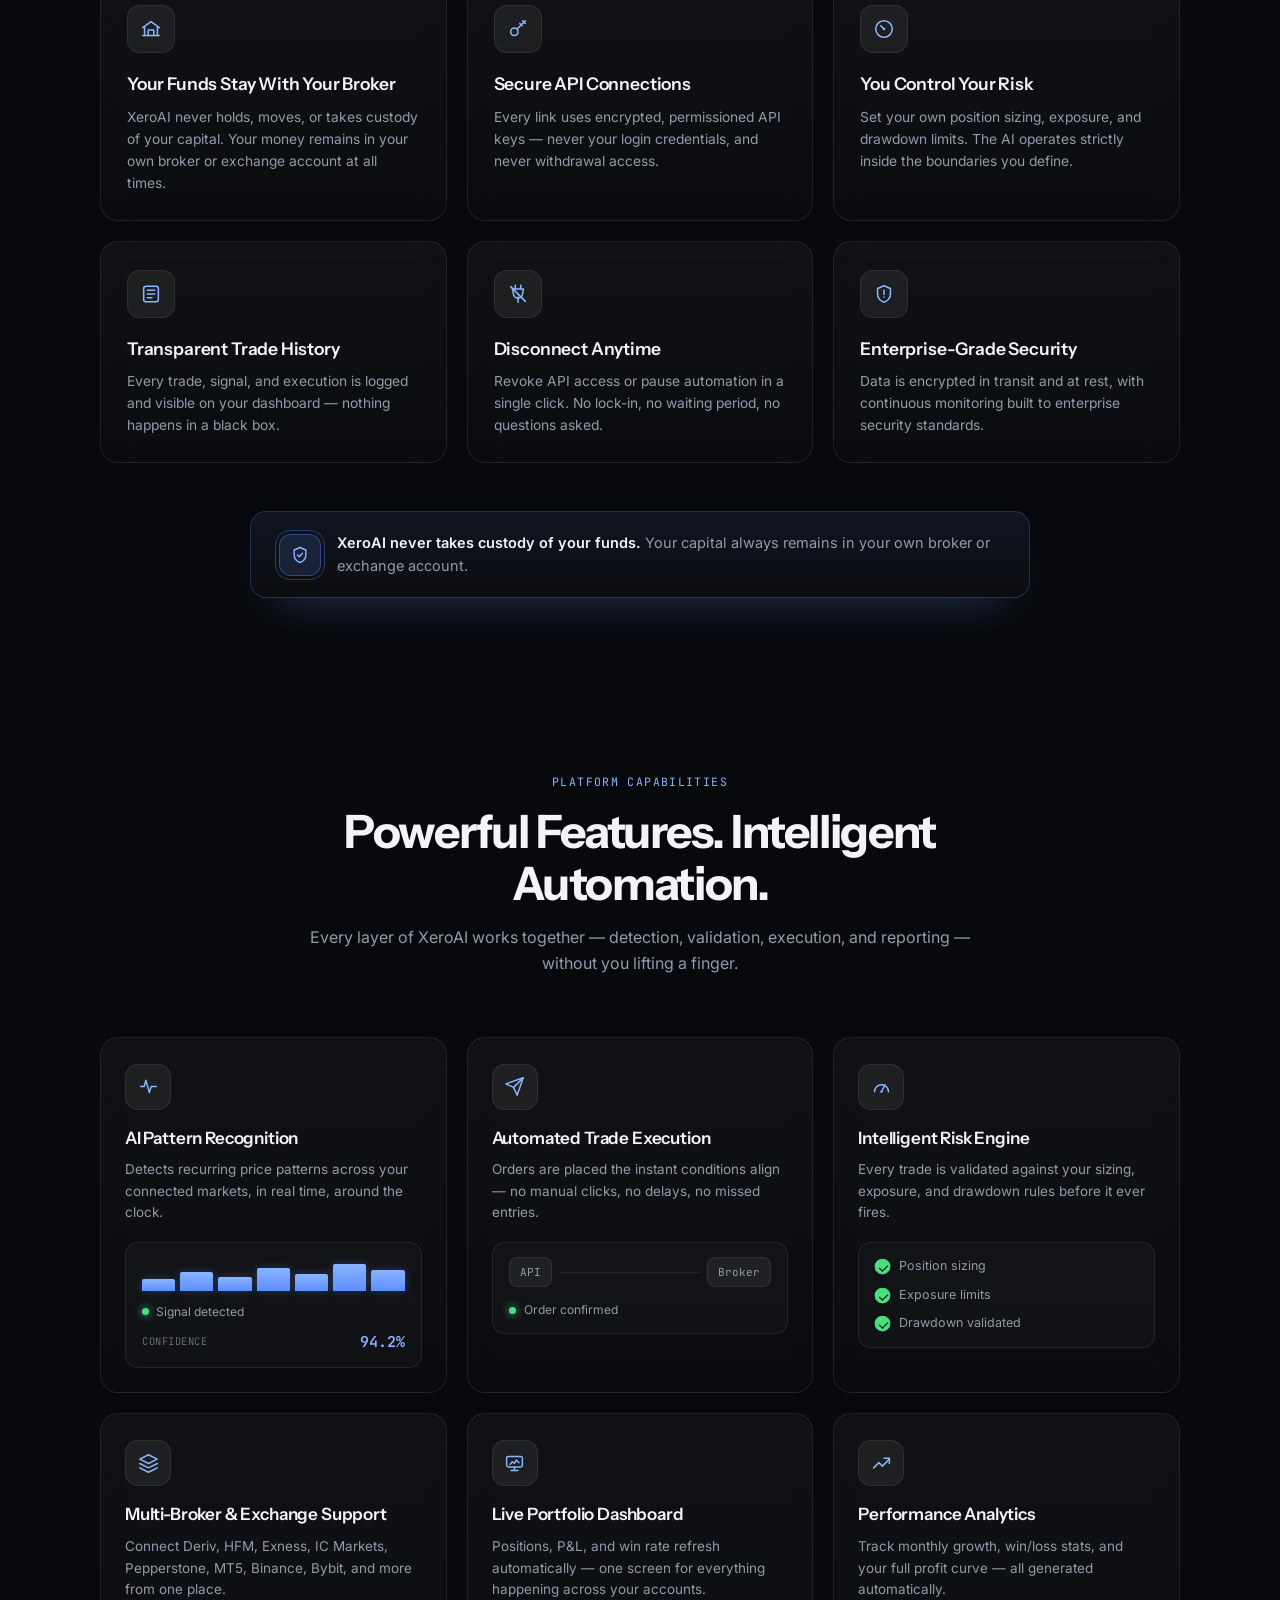
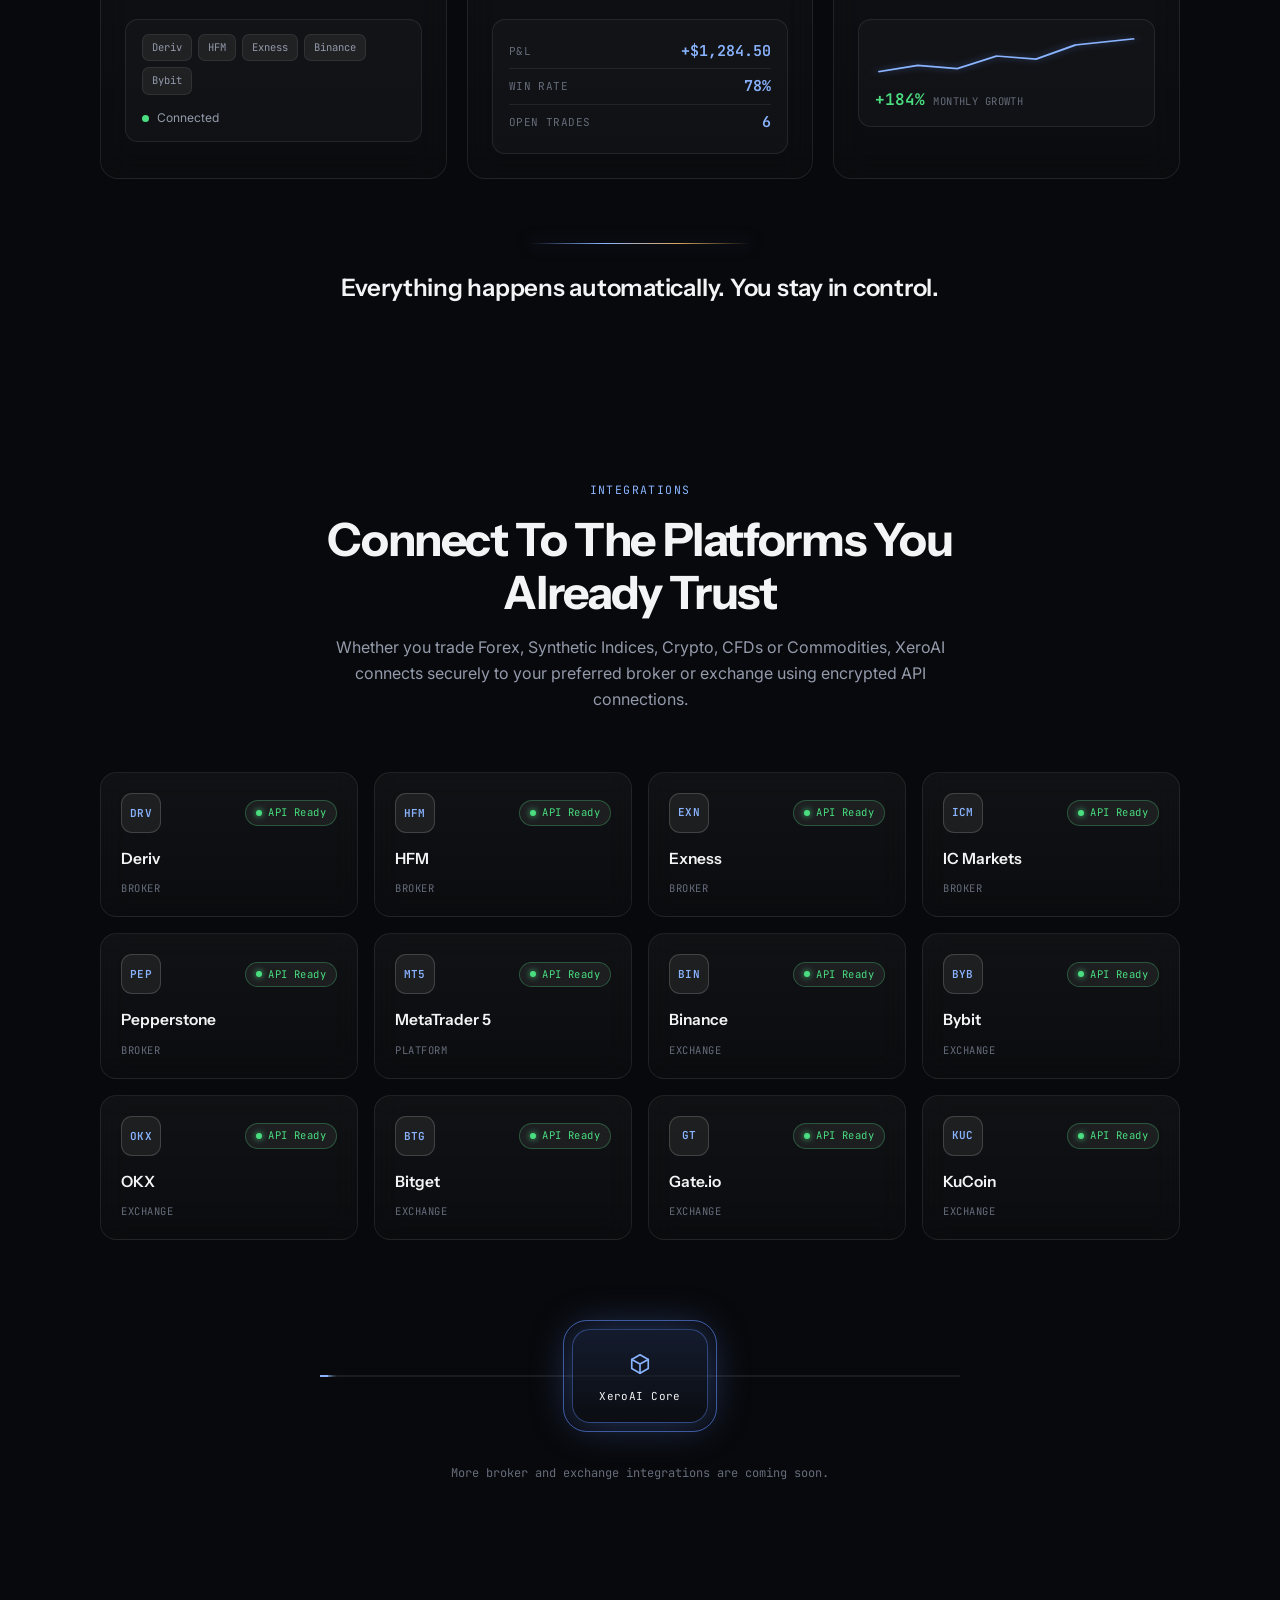
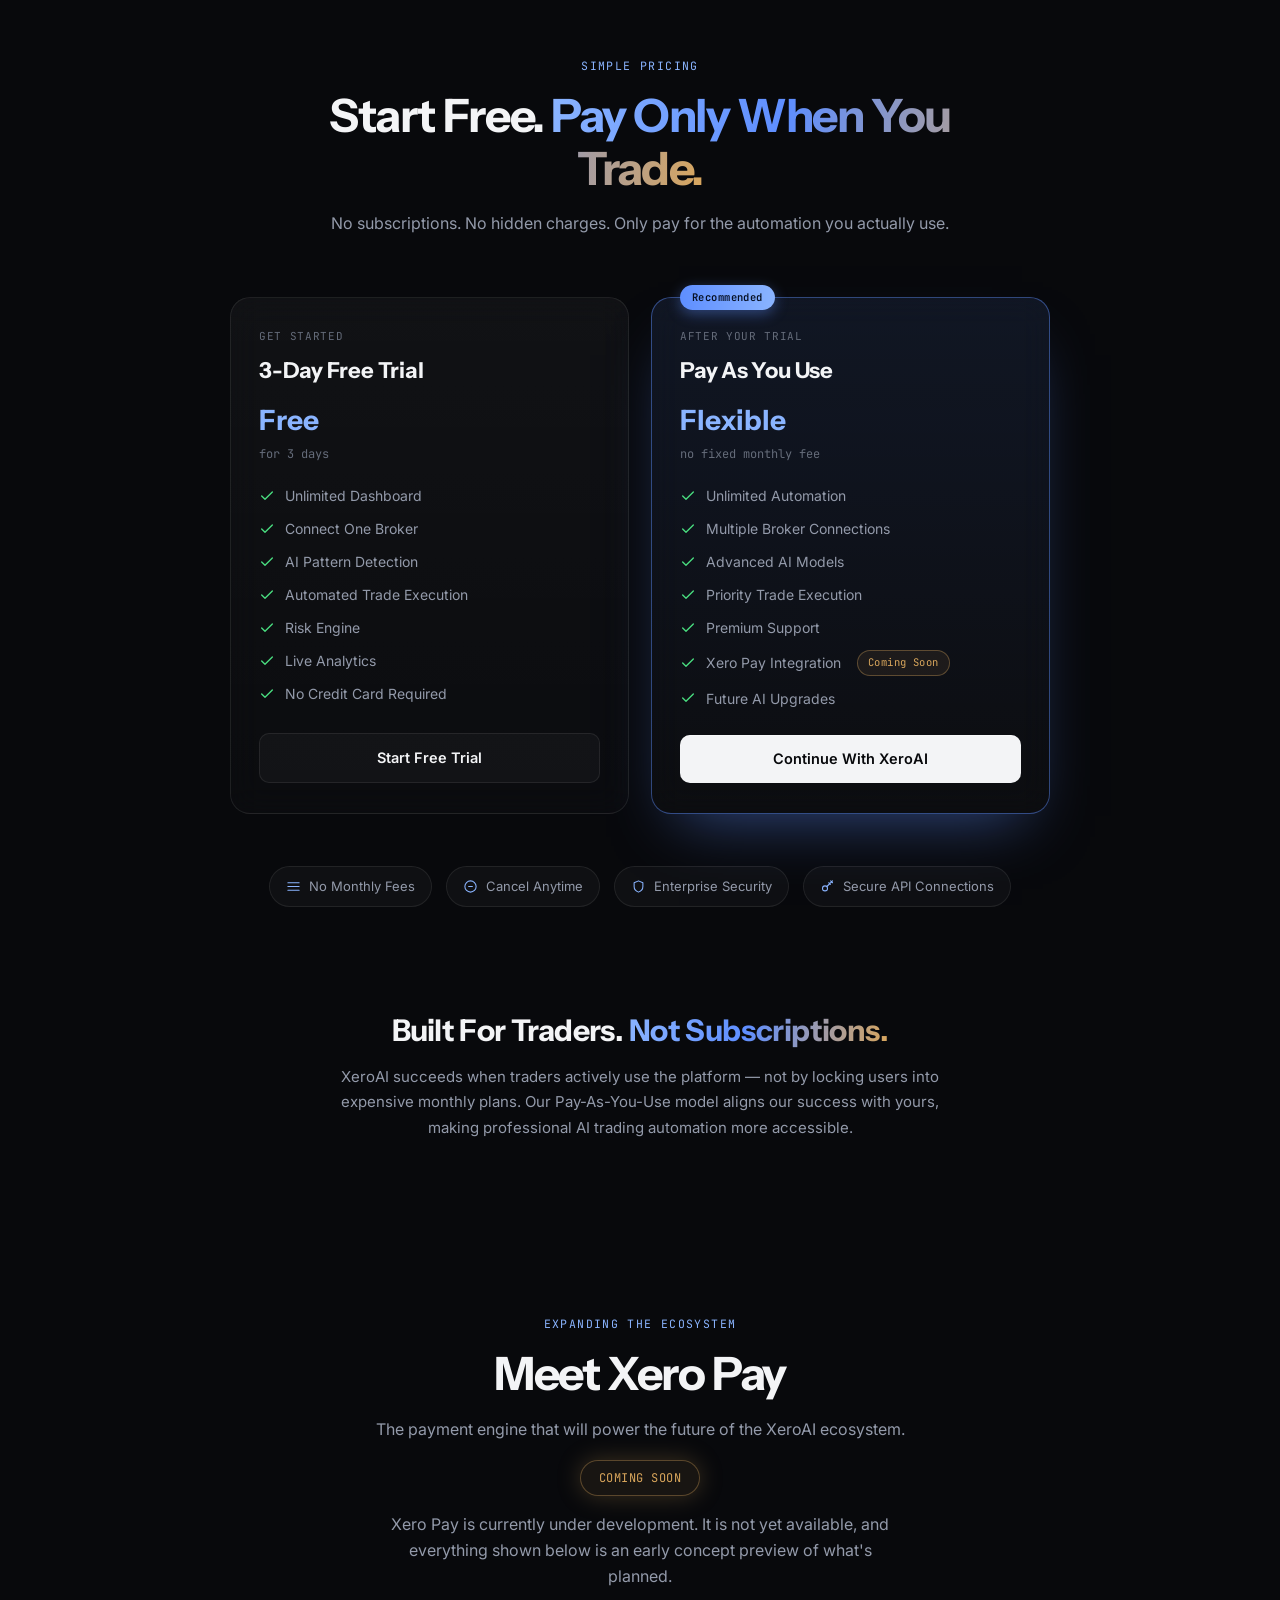
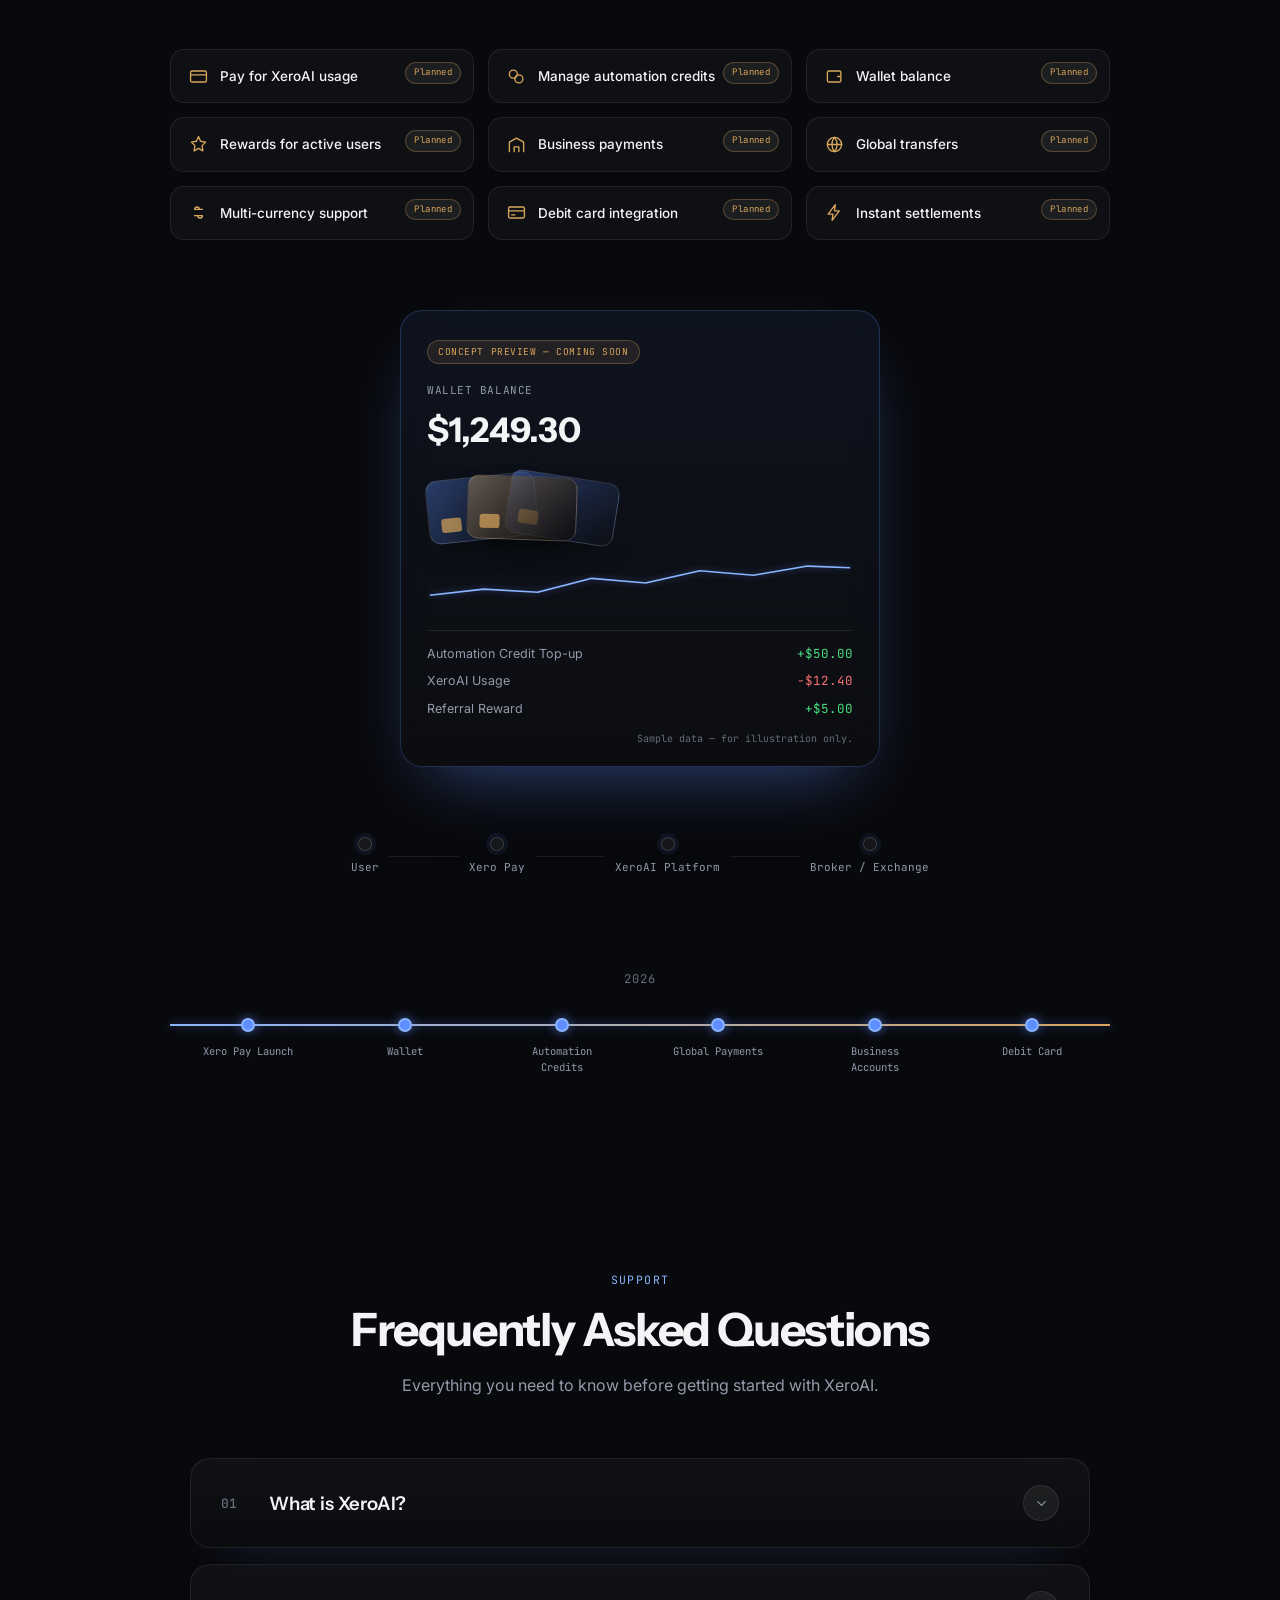
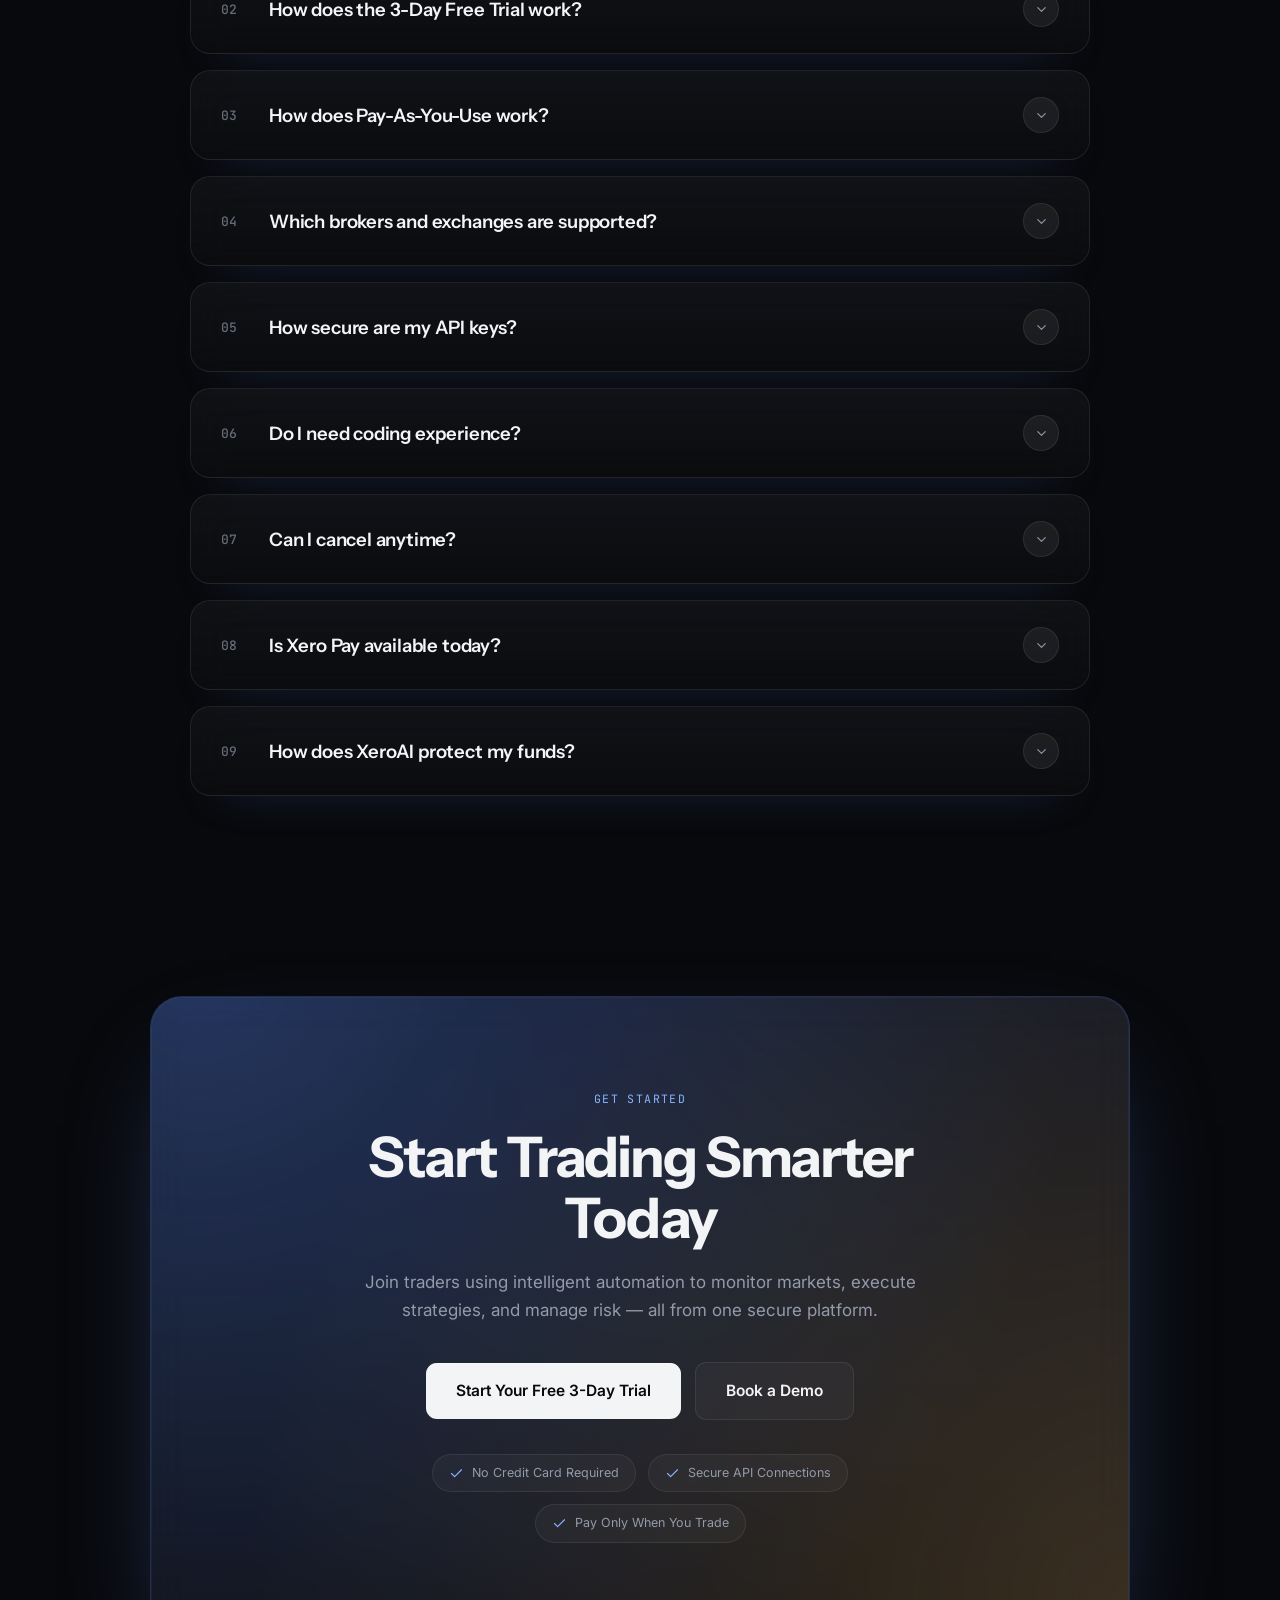
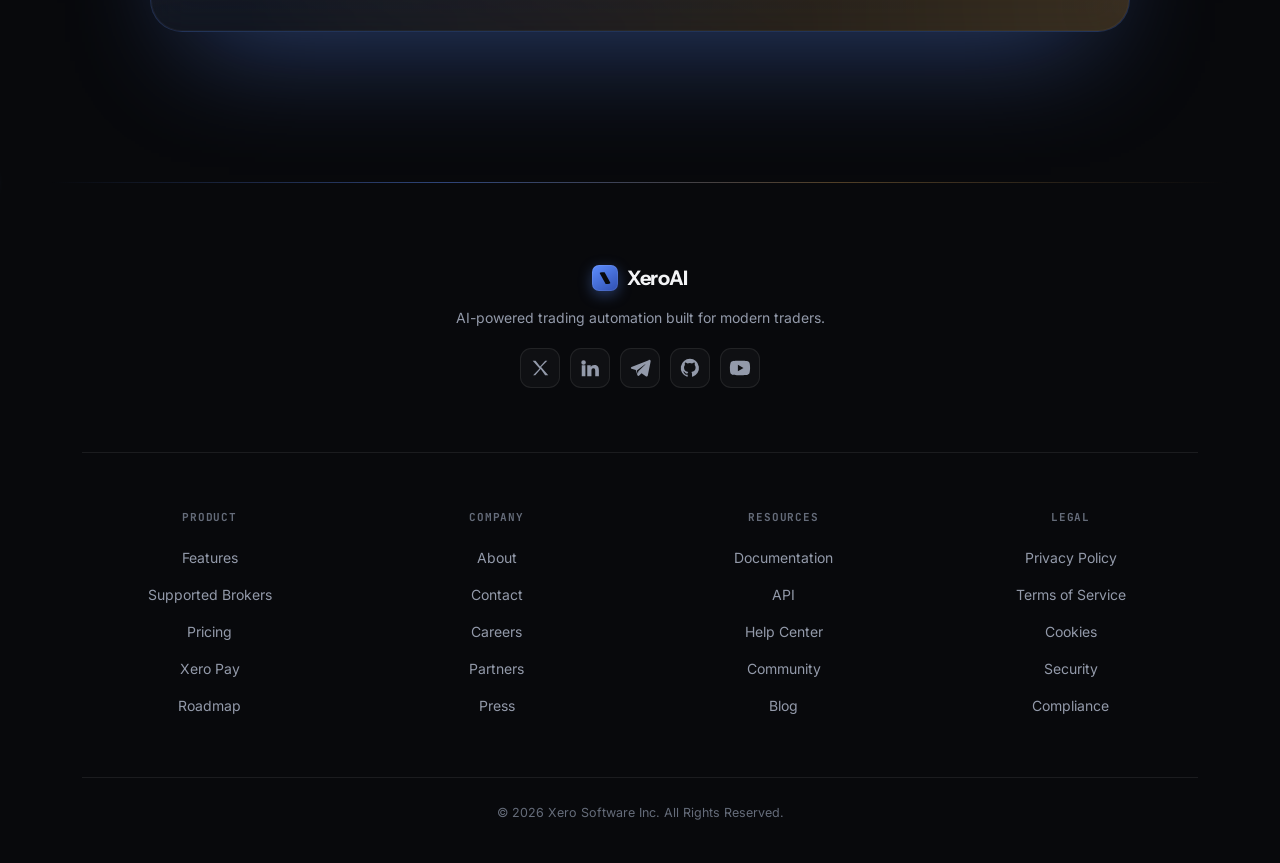
==== commit 57782b20: "Fix navigation link for Features section" ====
--- a/index.html
+++ b/index.html
@@ -22,7 +22,7 @@
     </a>
 
     <ul class="nav-links">
-      <li><a href="#PLATFORM CAPABILITIES">Features</a></li>
+      <li><a href="#Features">Features</a></li>
       <li><a href="#how-it-works">How it Works</a></li>
       <li><a href="#Pricing">Pricing</a></li>
       <li><a href="#FAQ">FAQ</a></li>
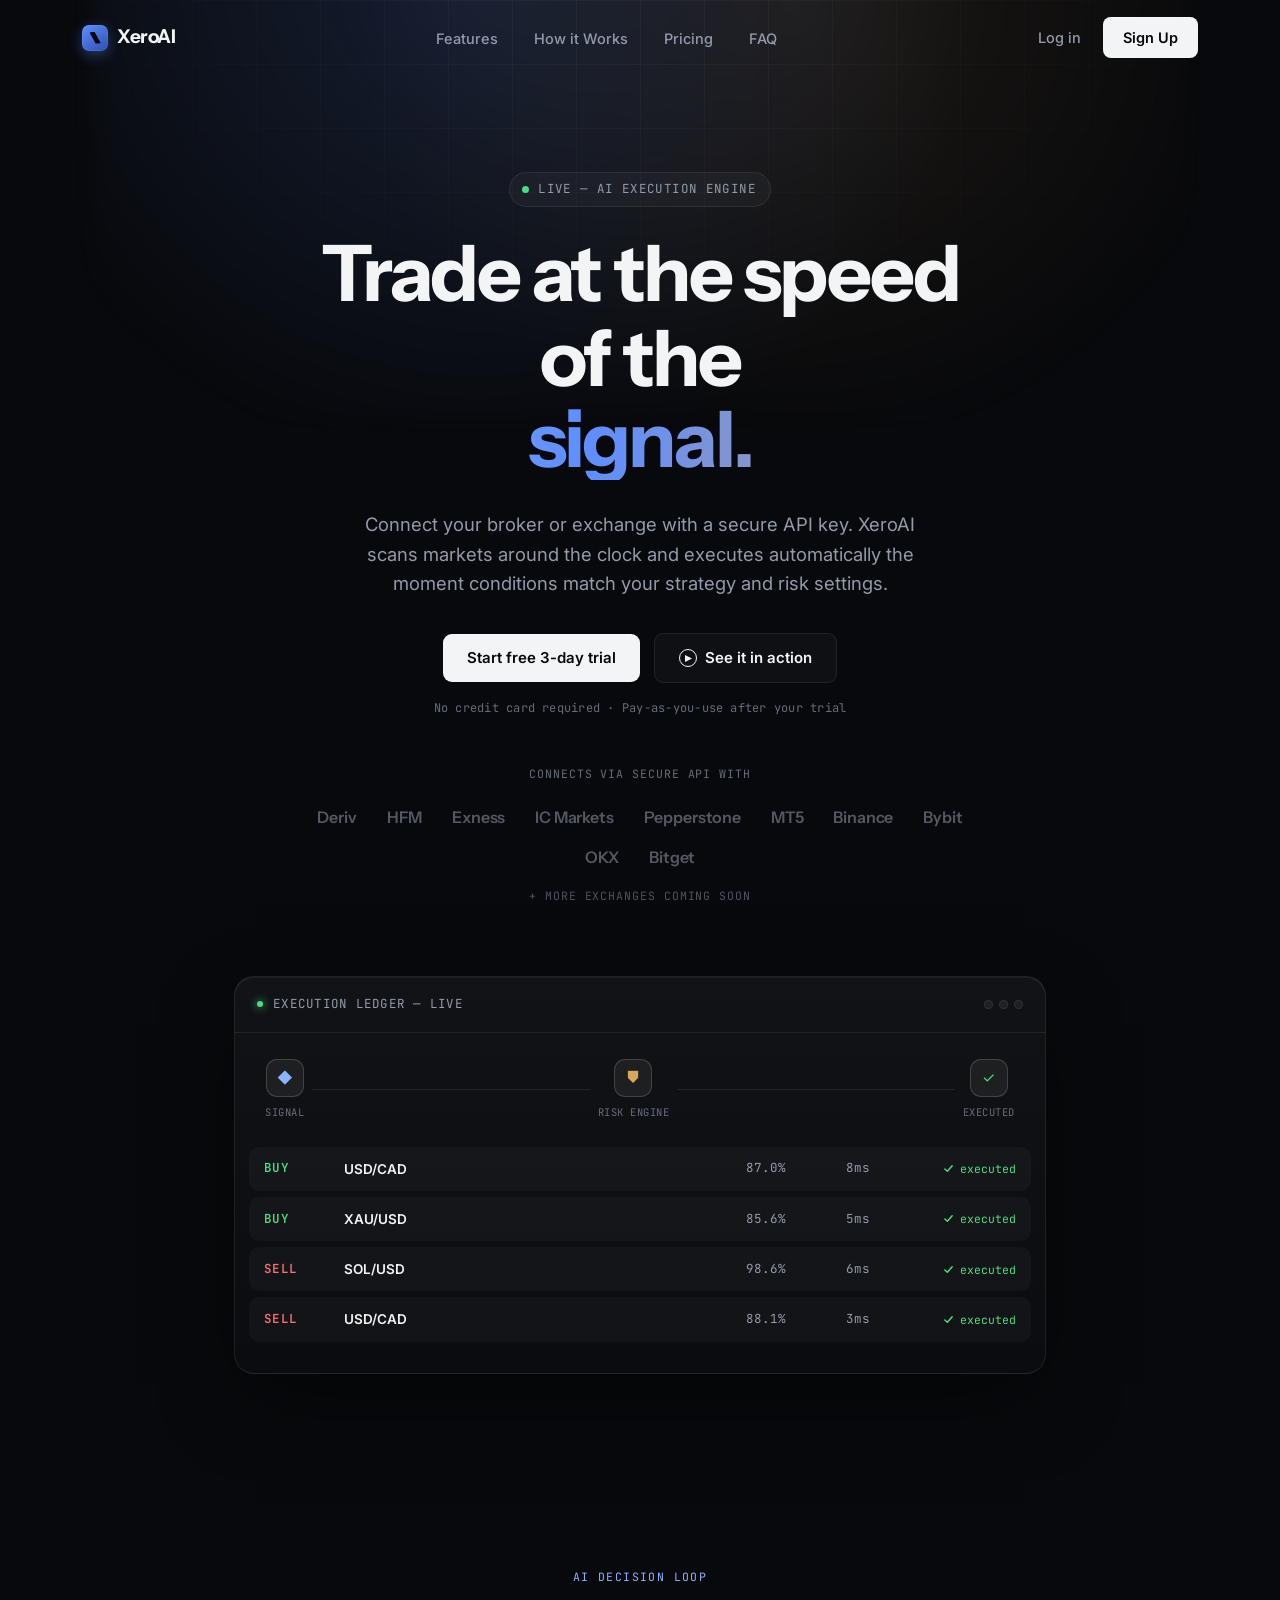
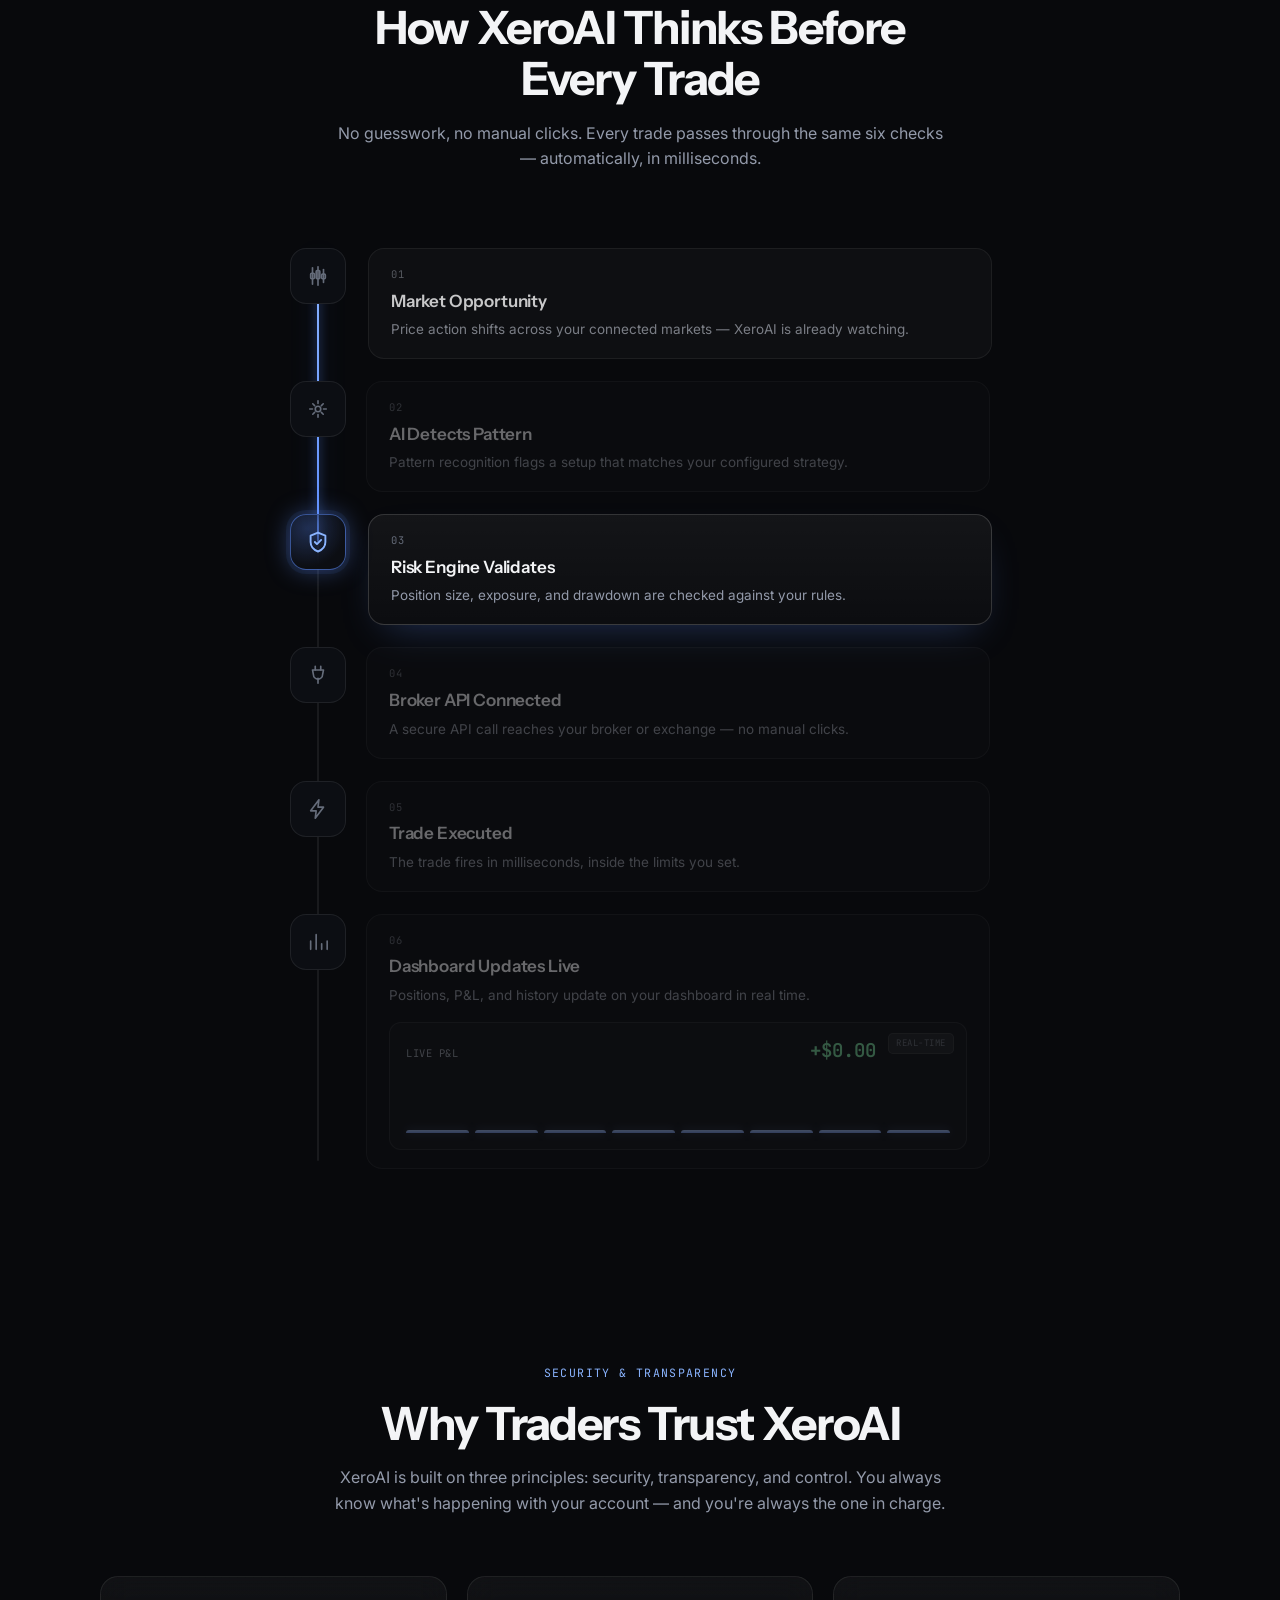
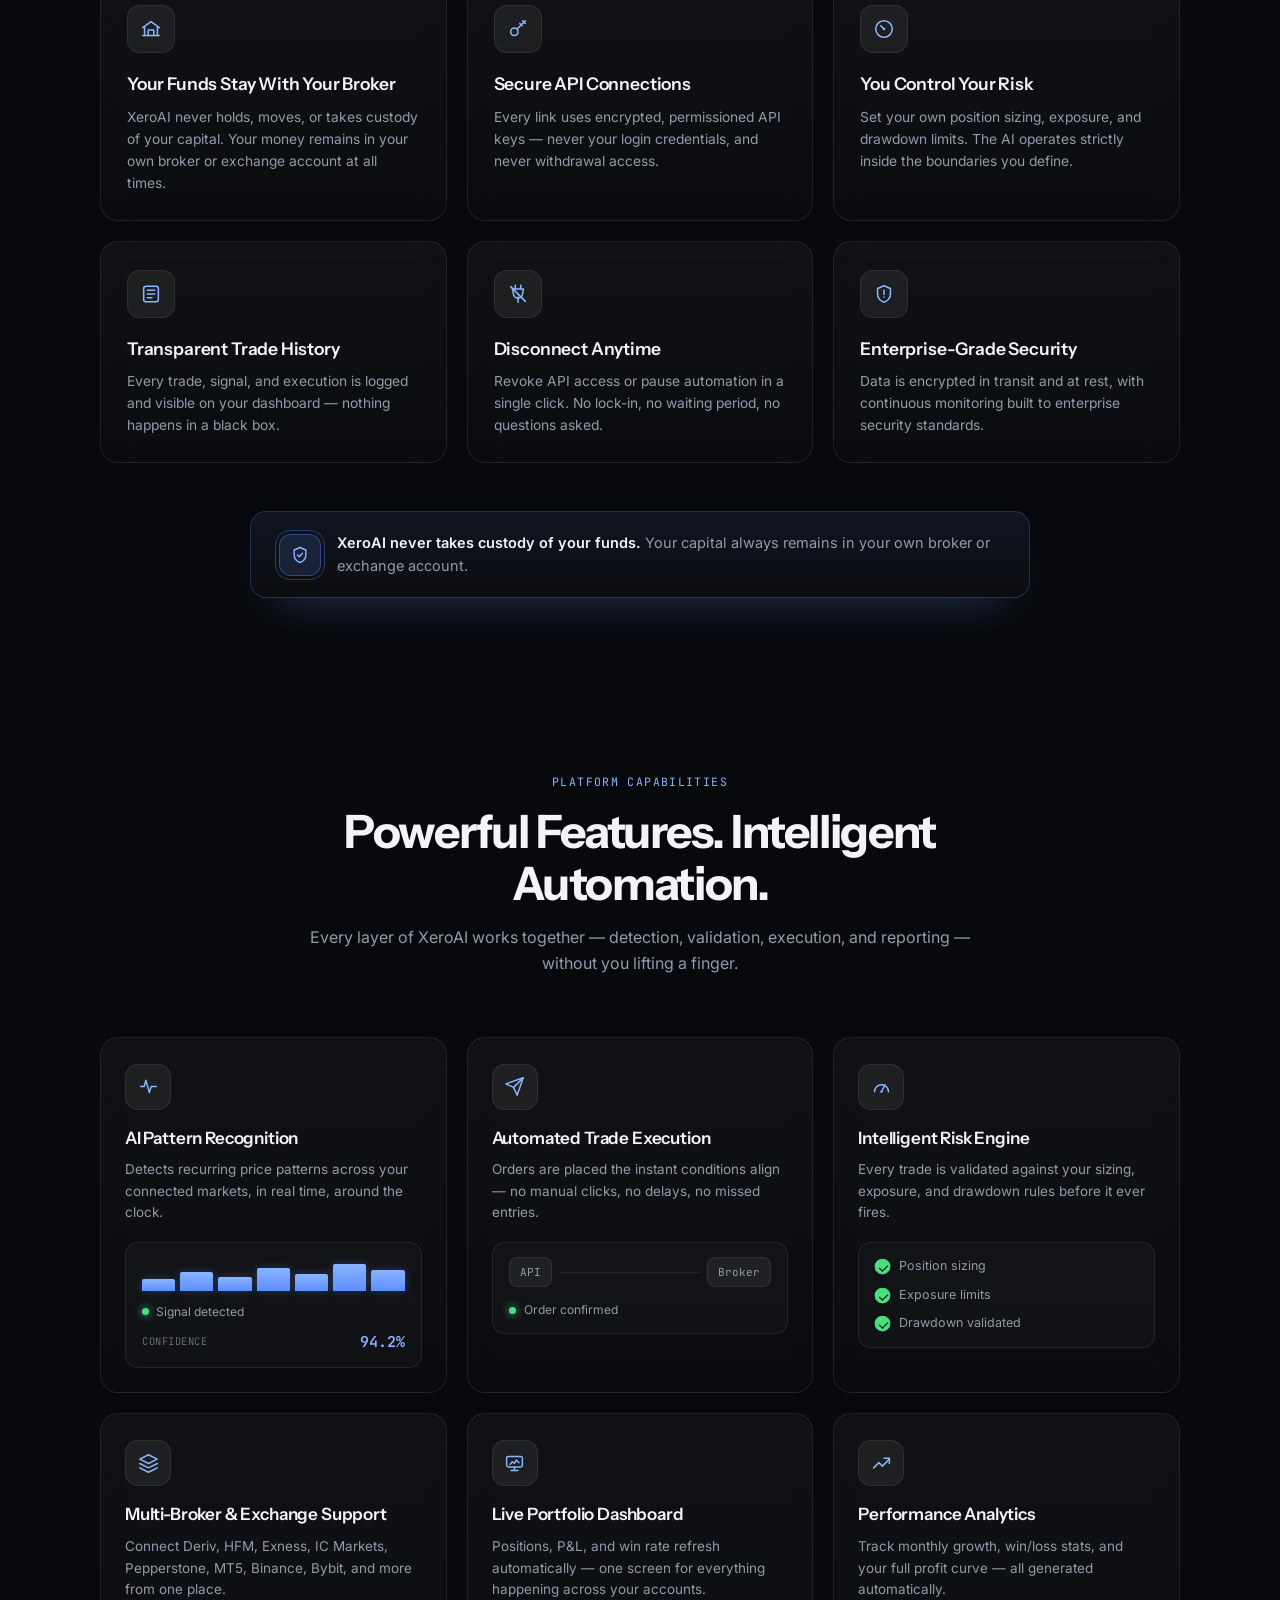
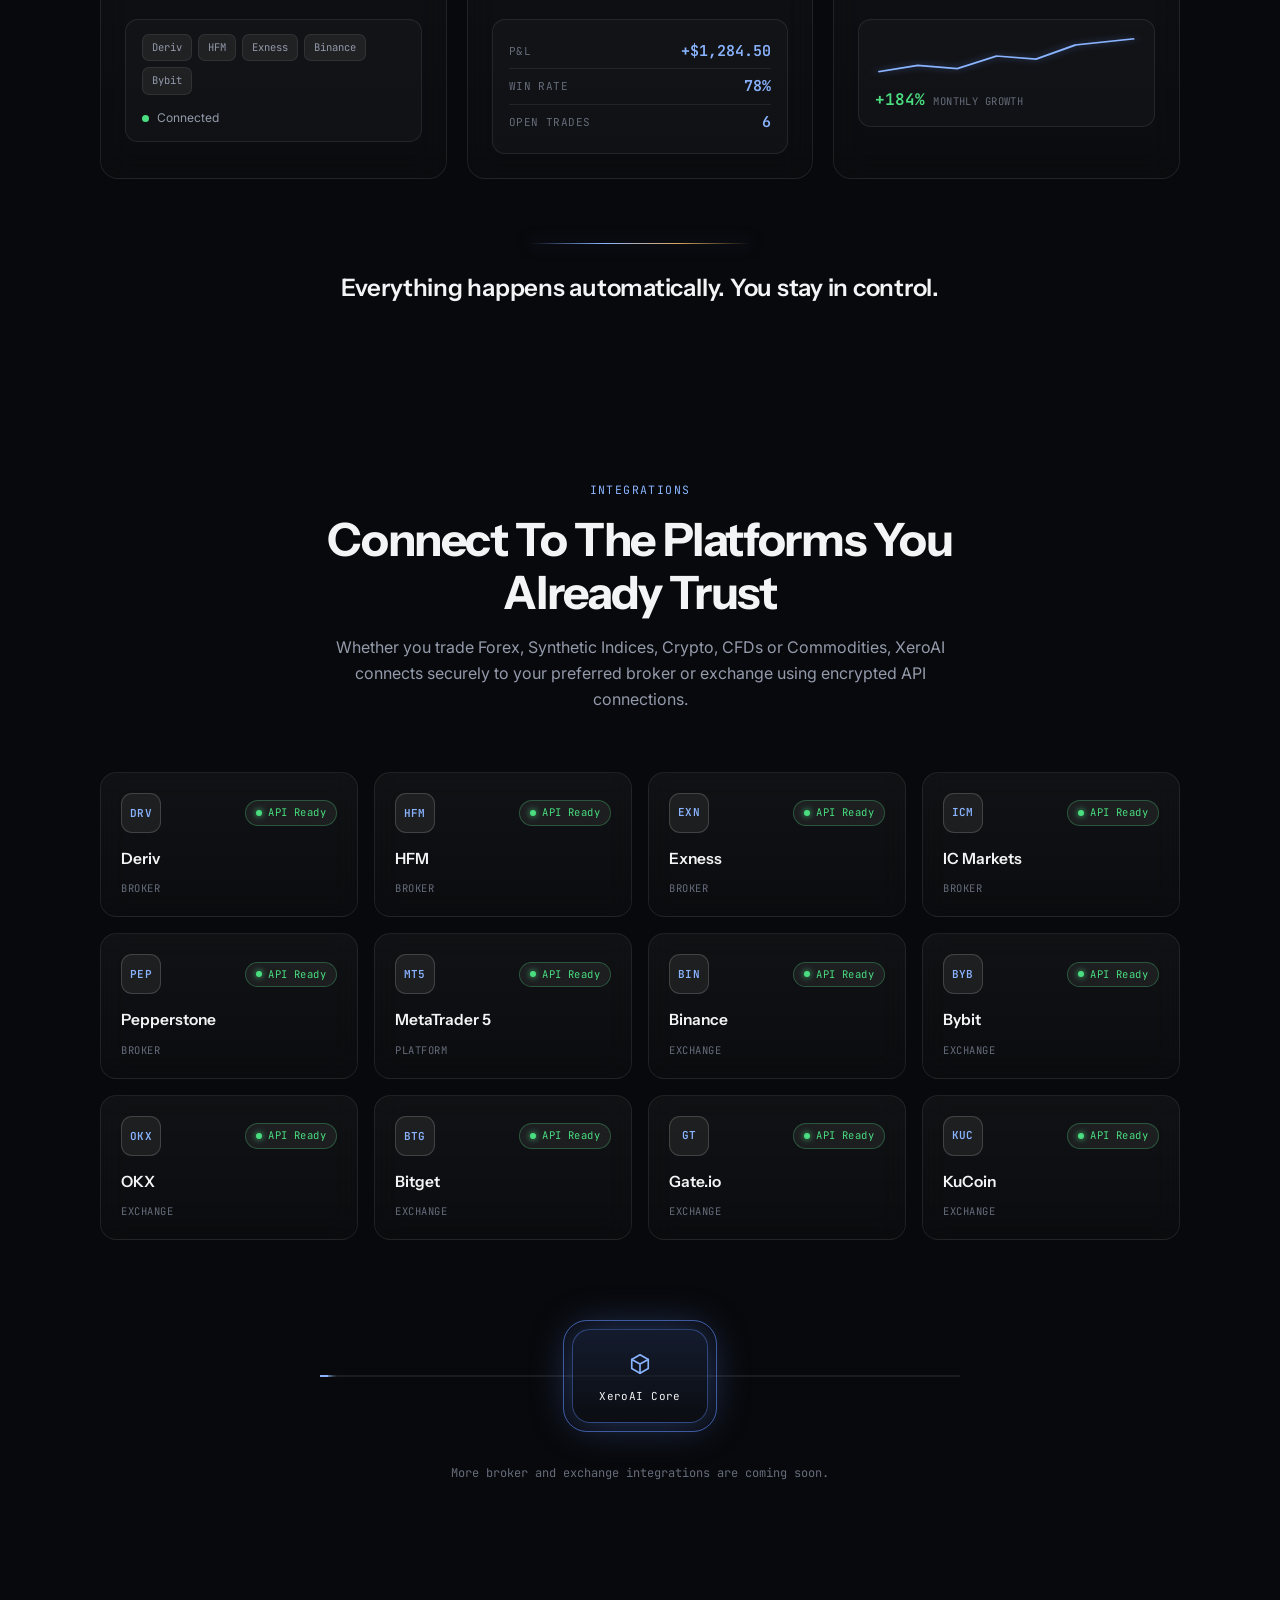
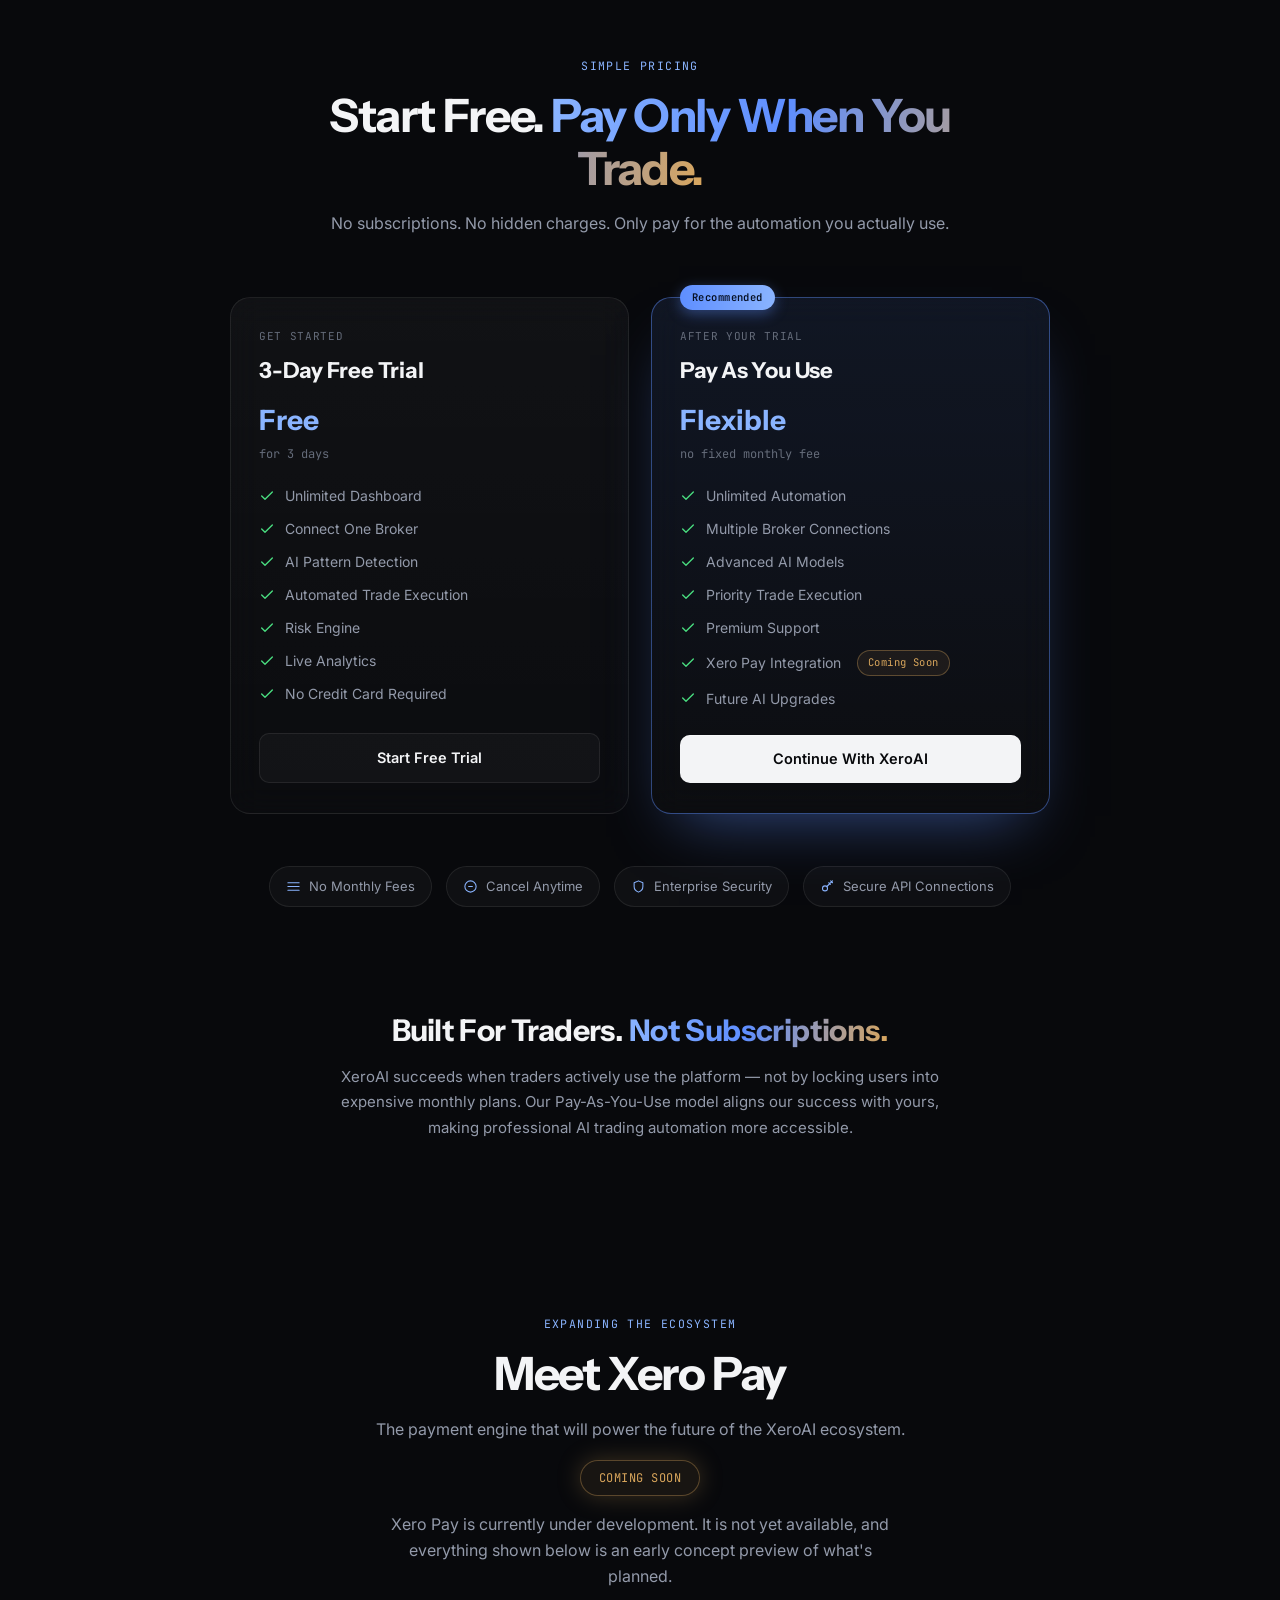
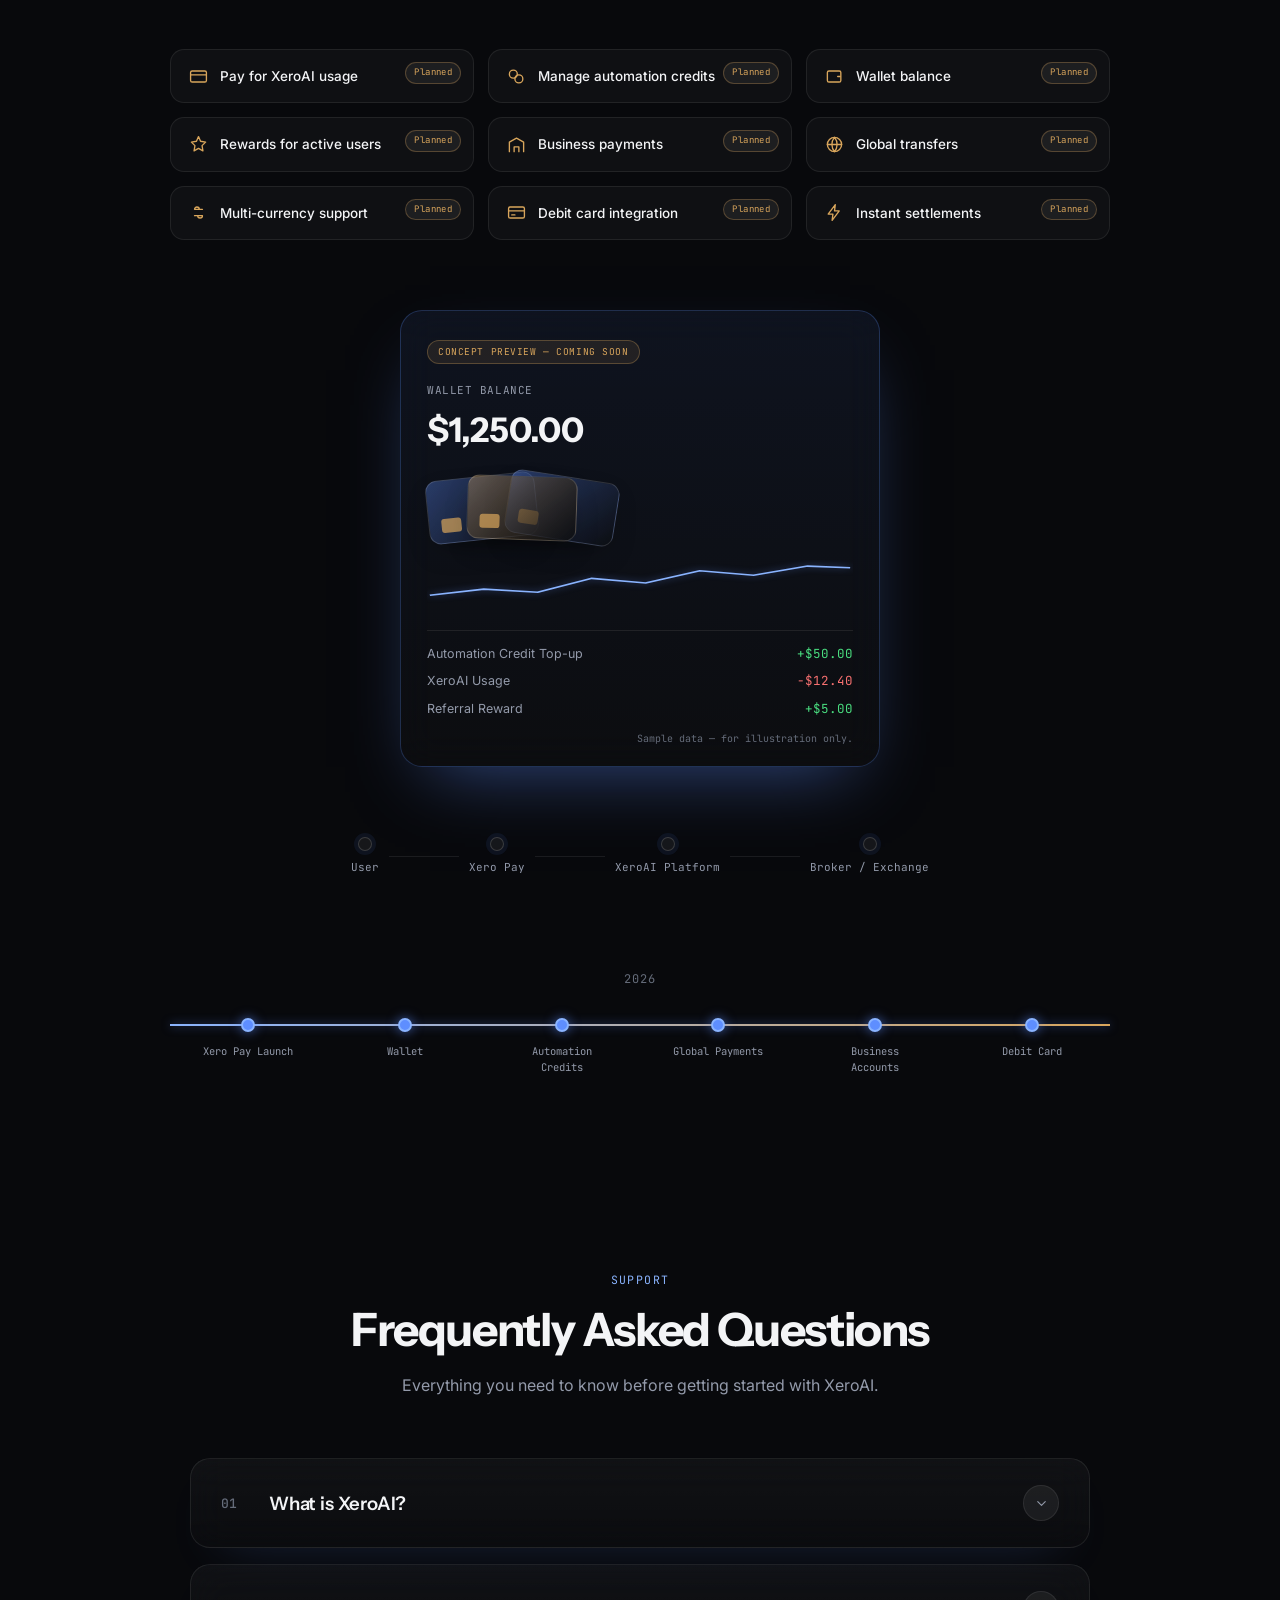
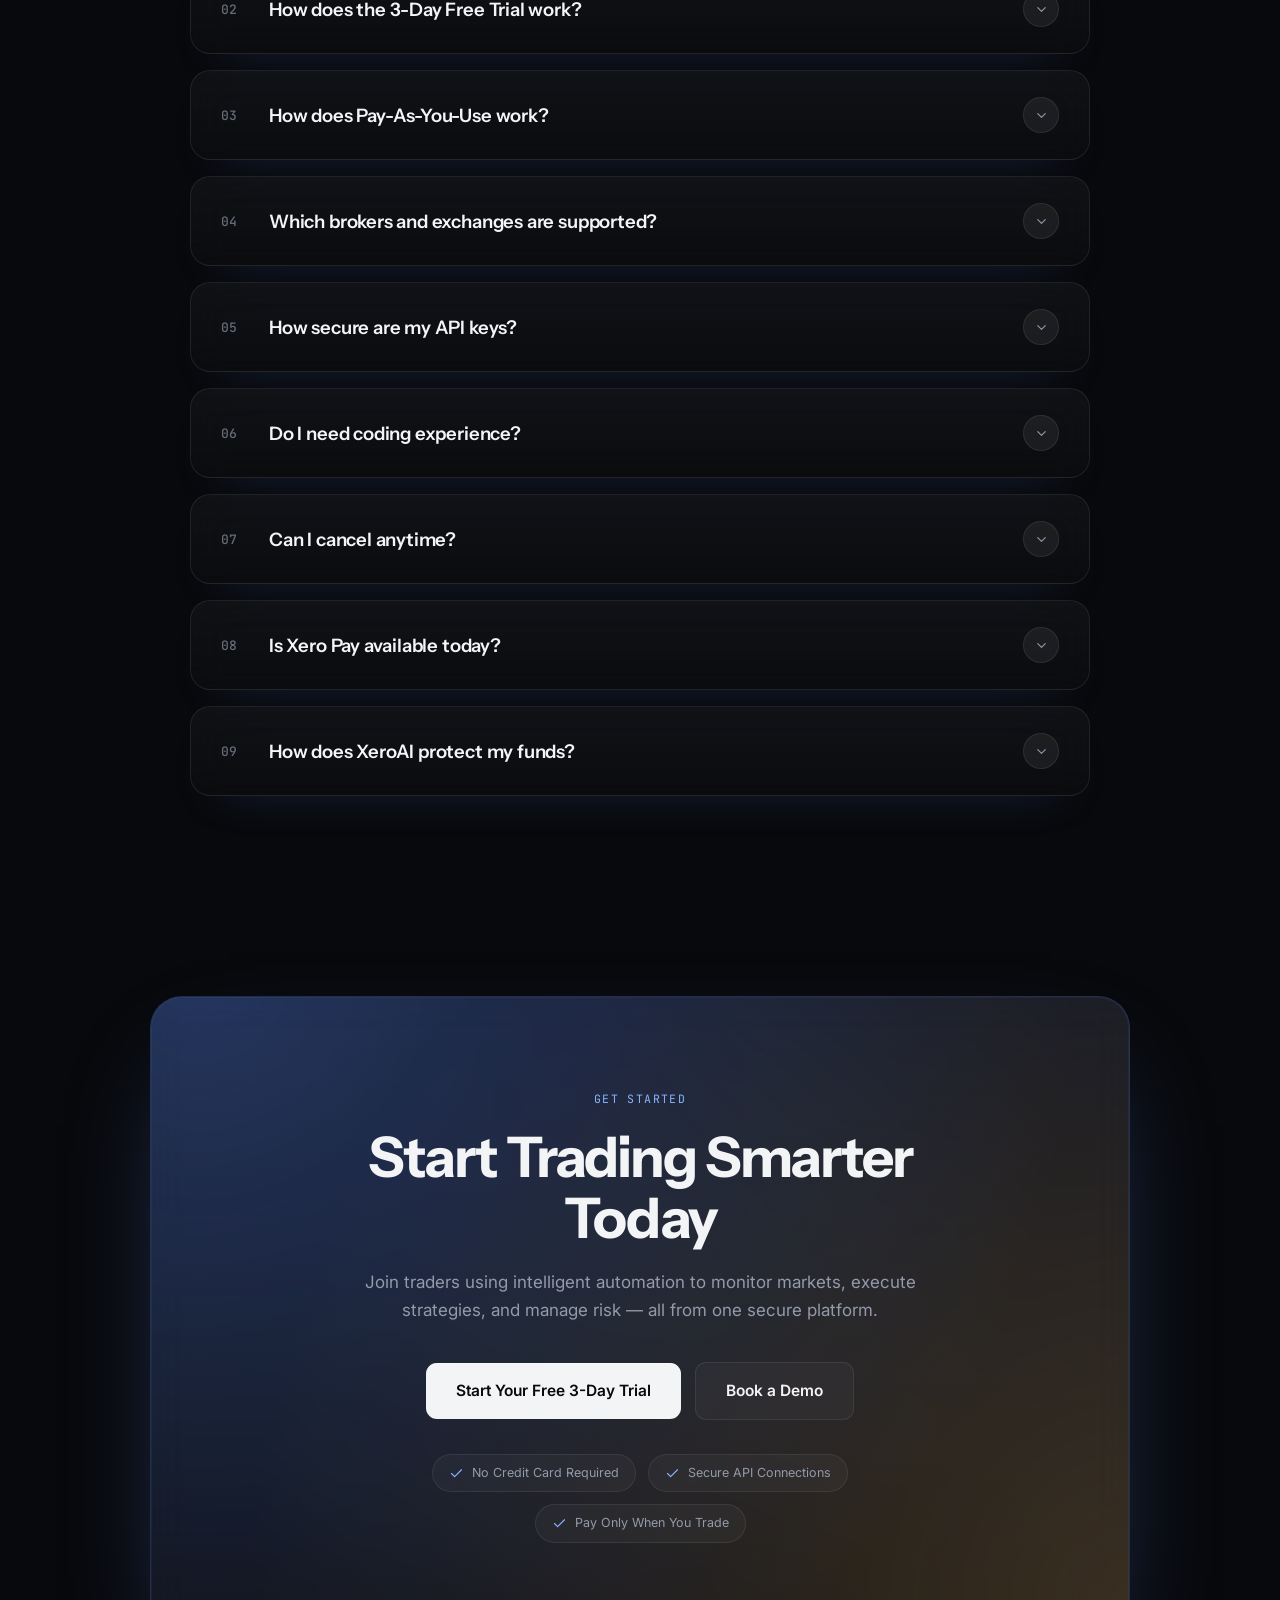
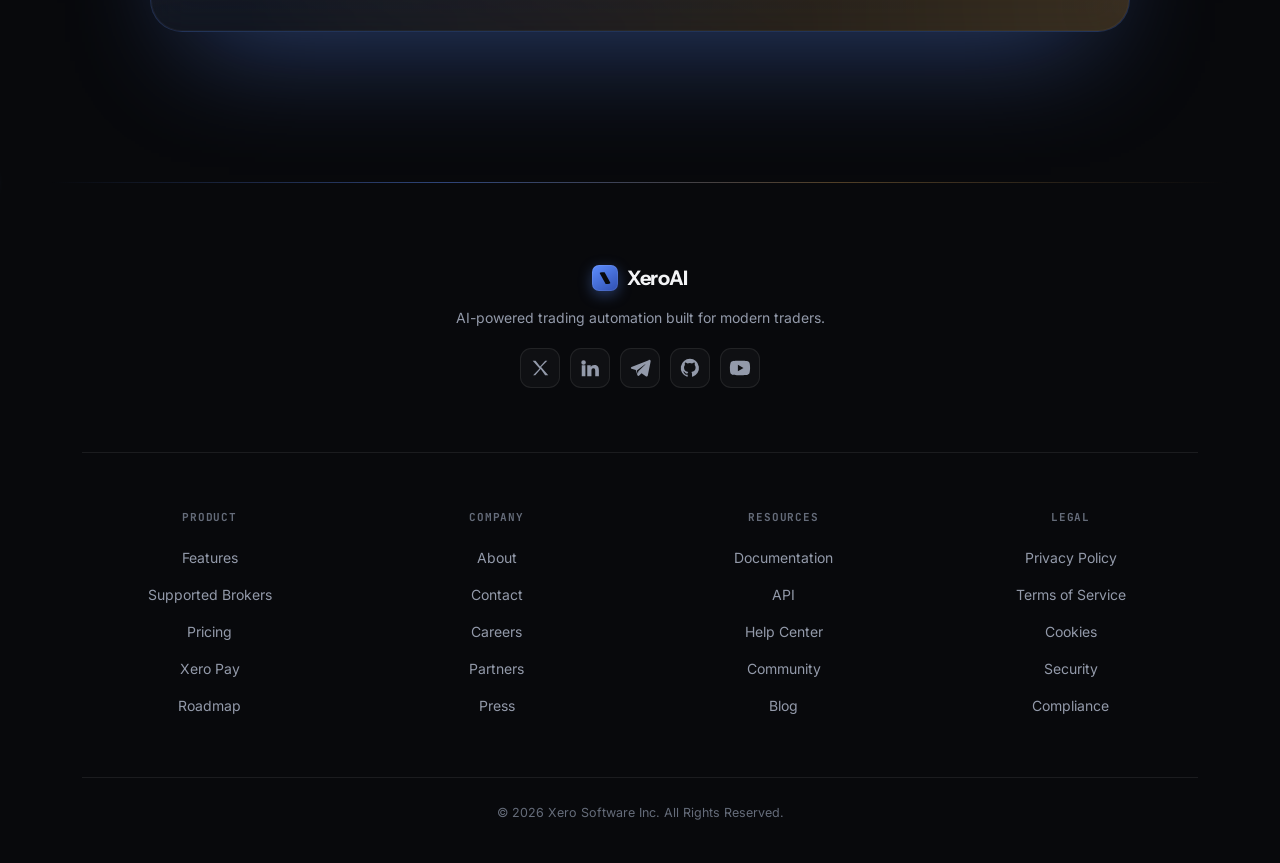
==== commit 7520a119: "Update index.html" ====
--- a/index.html
+++ b/index.html
@@ -22,10 +22,10 @@
     </a>
 
     <ul class="nav-links">
-      <li><a href="#Features">Features</a></li>
+      <li><a href="#features">Features</a></li>
       <li><a href="#how-it-works">How it Works</a></li>
-      <li><a href="#Pricing">Pricing</a></li>
-      <li><a href="#FAQ">FAQ</a></li>
+      <li><a href="#pricing">Pricing</a></li>
+      <li><a href="#fAQ">FAQ</a></li>
     </ul>
 
     <div class="nav-actions">
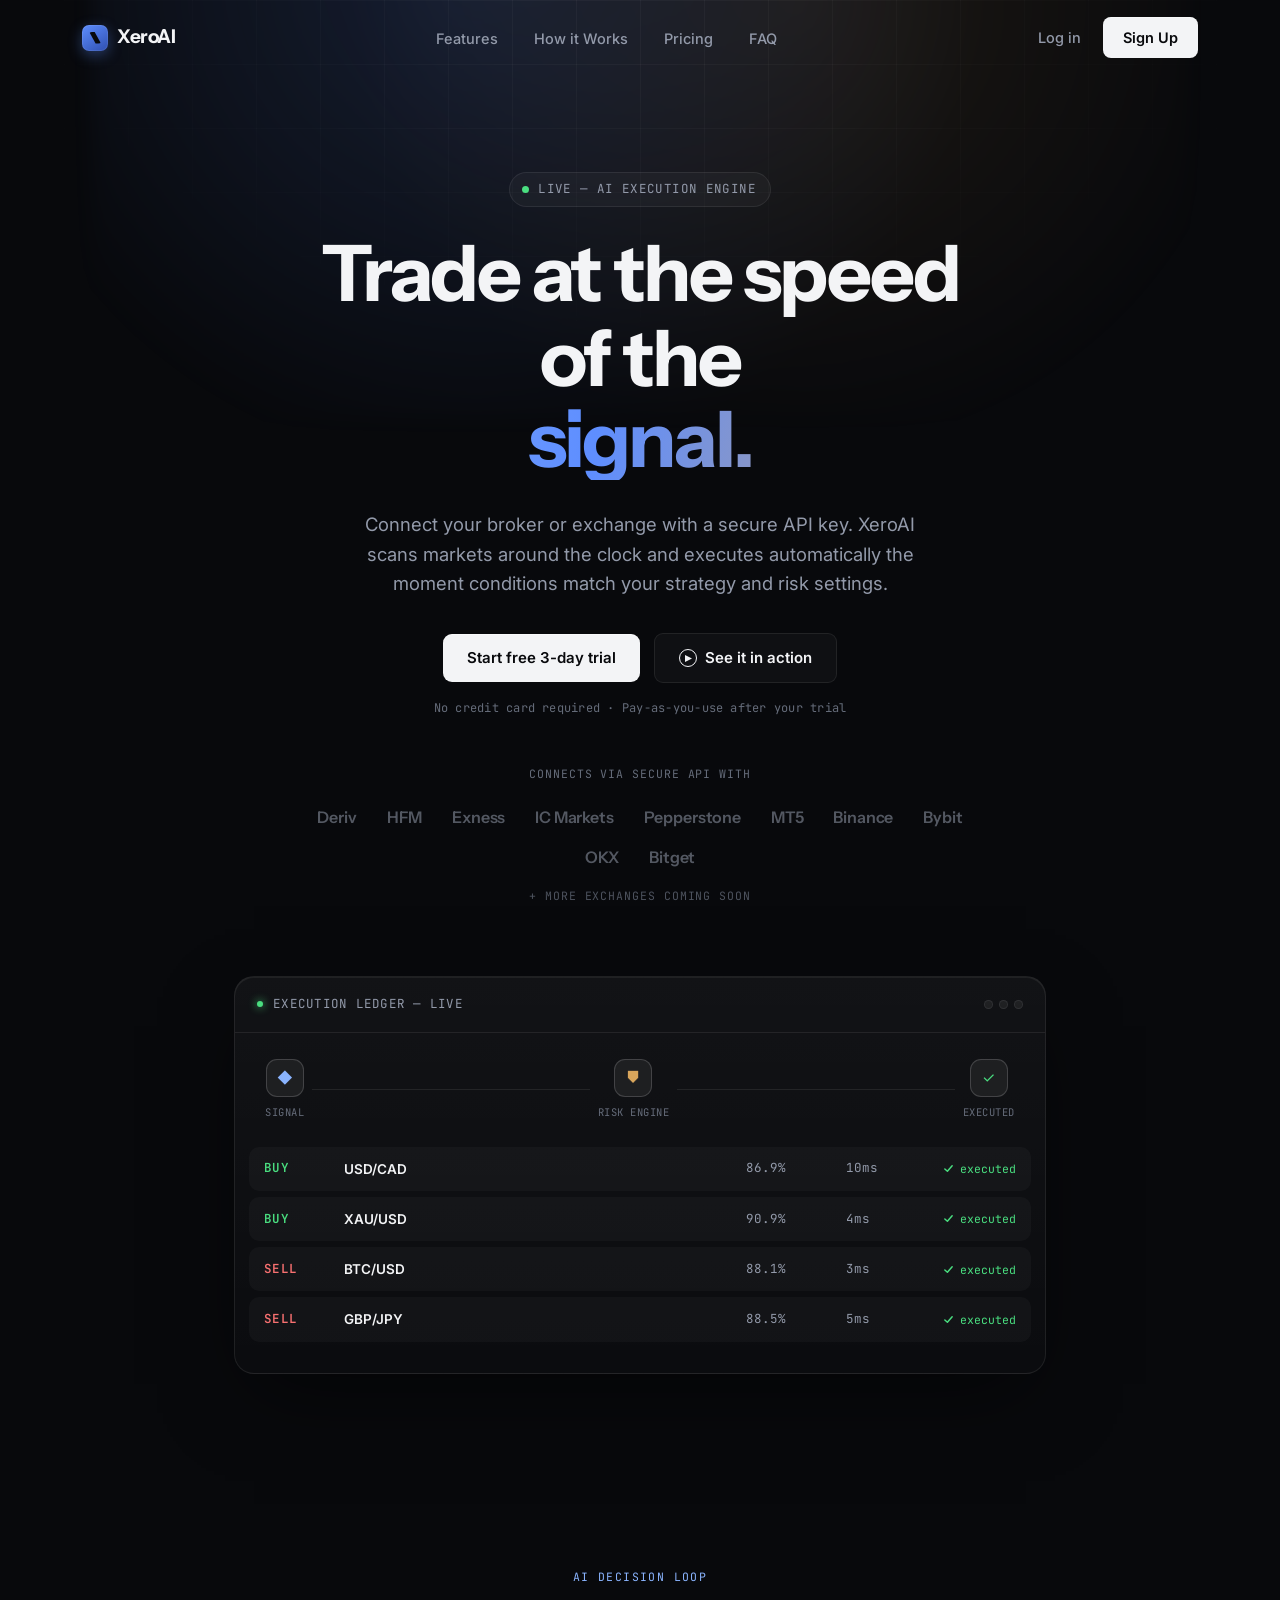
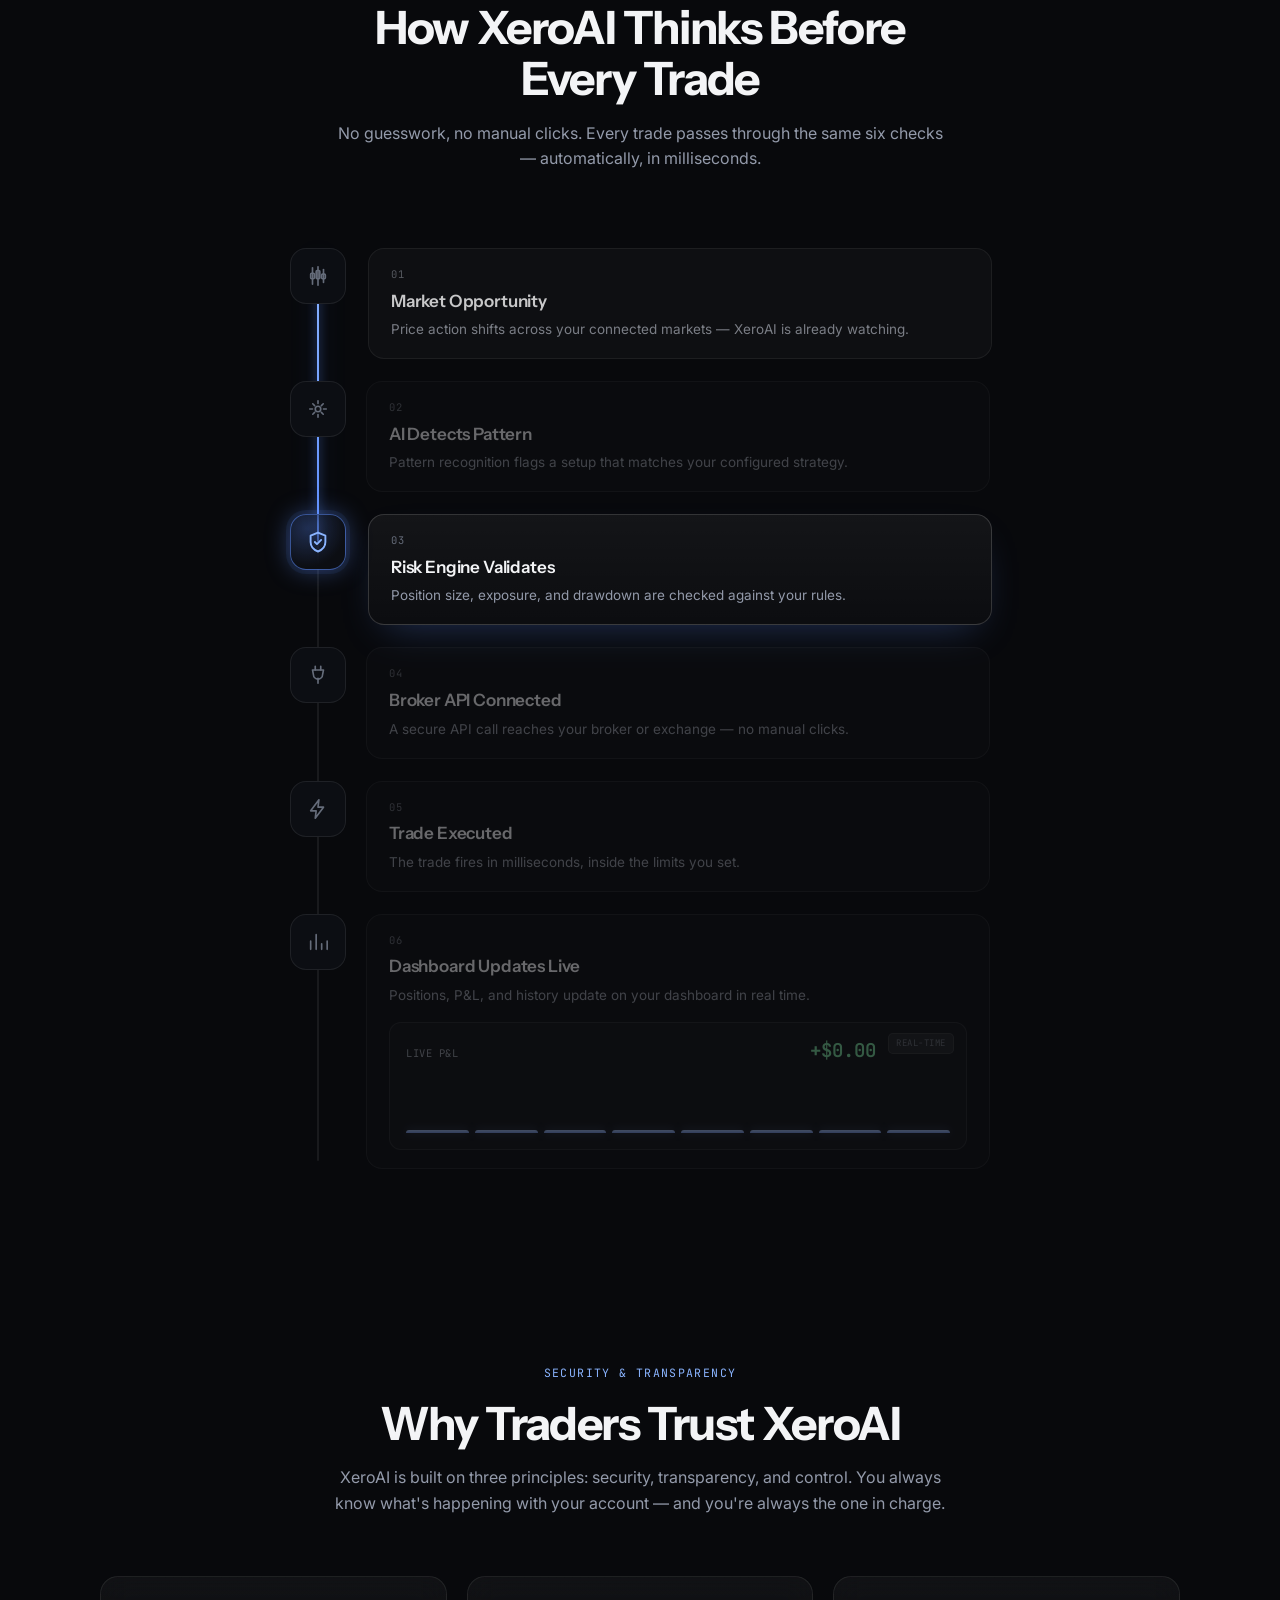
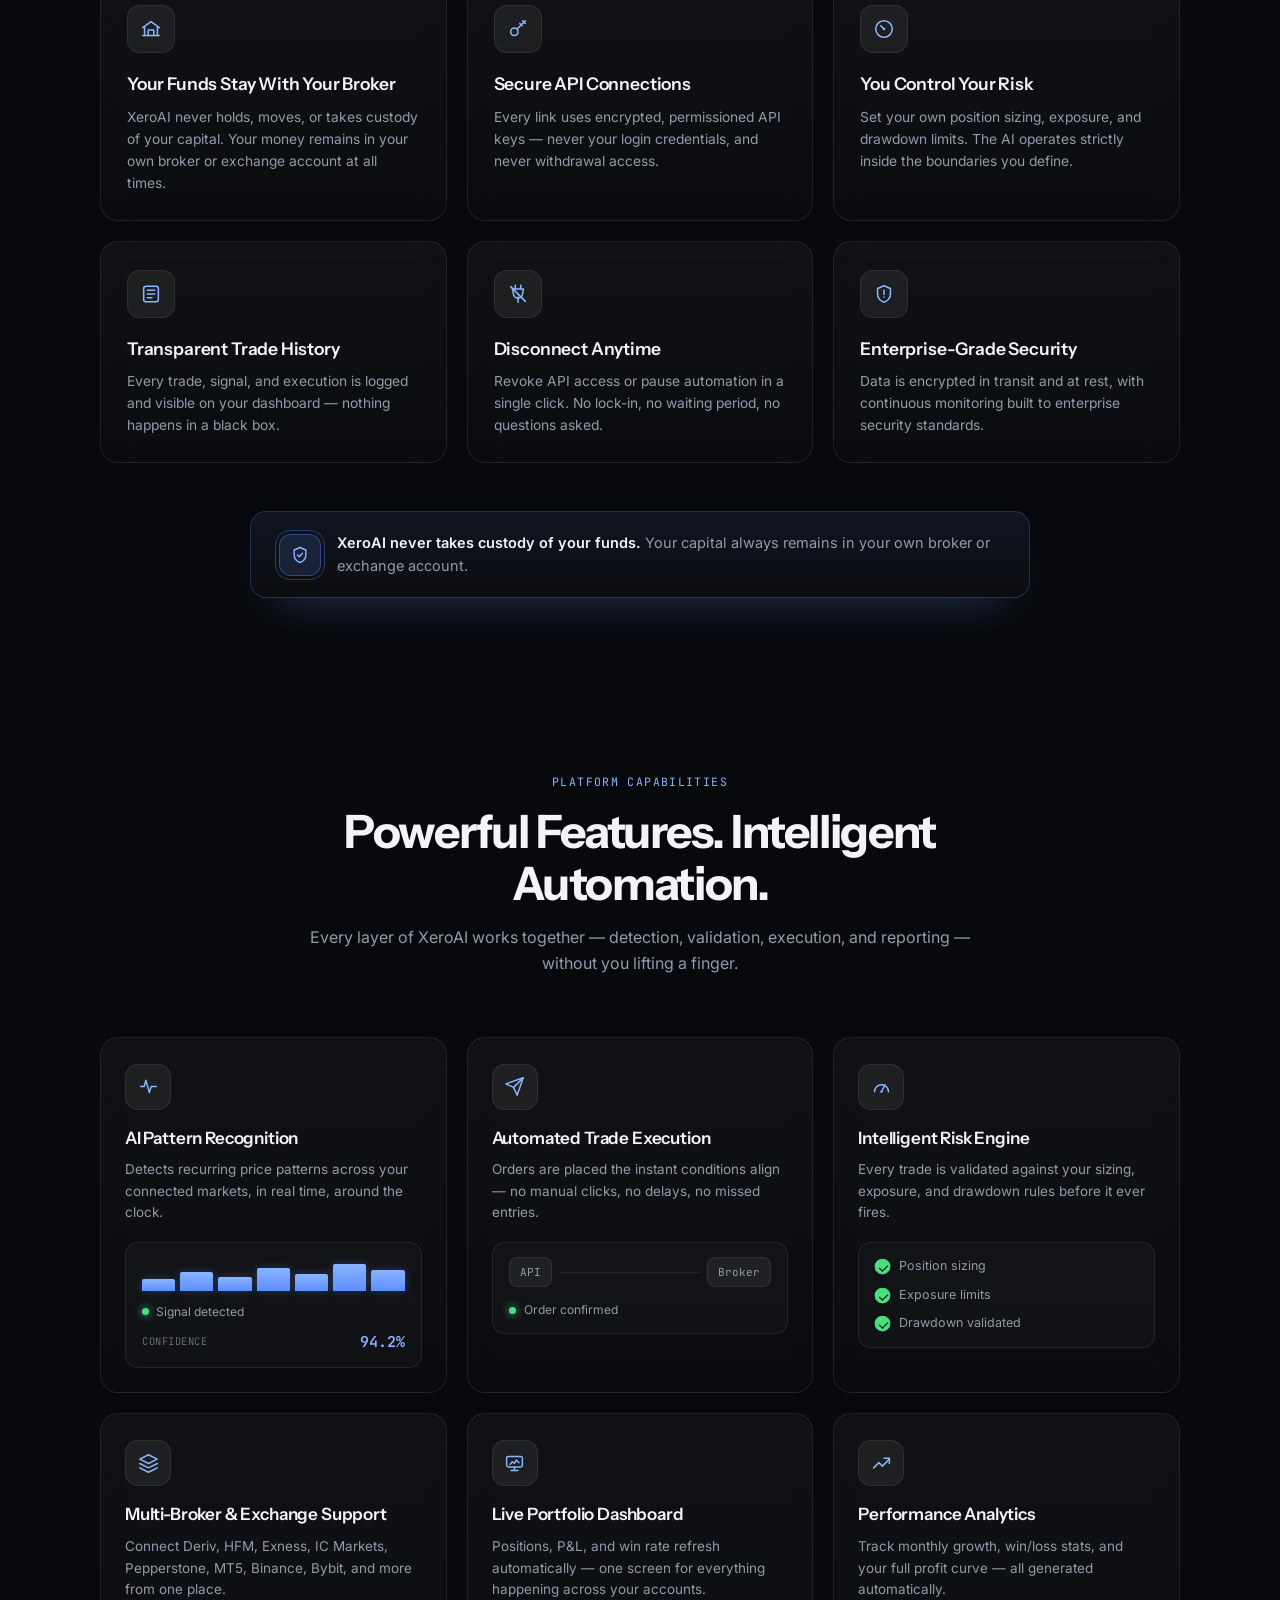
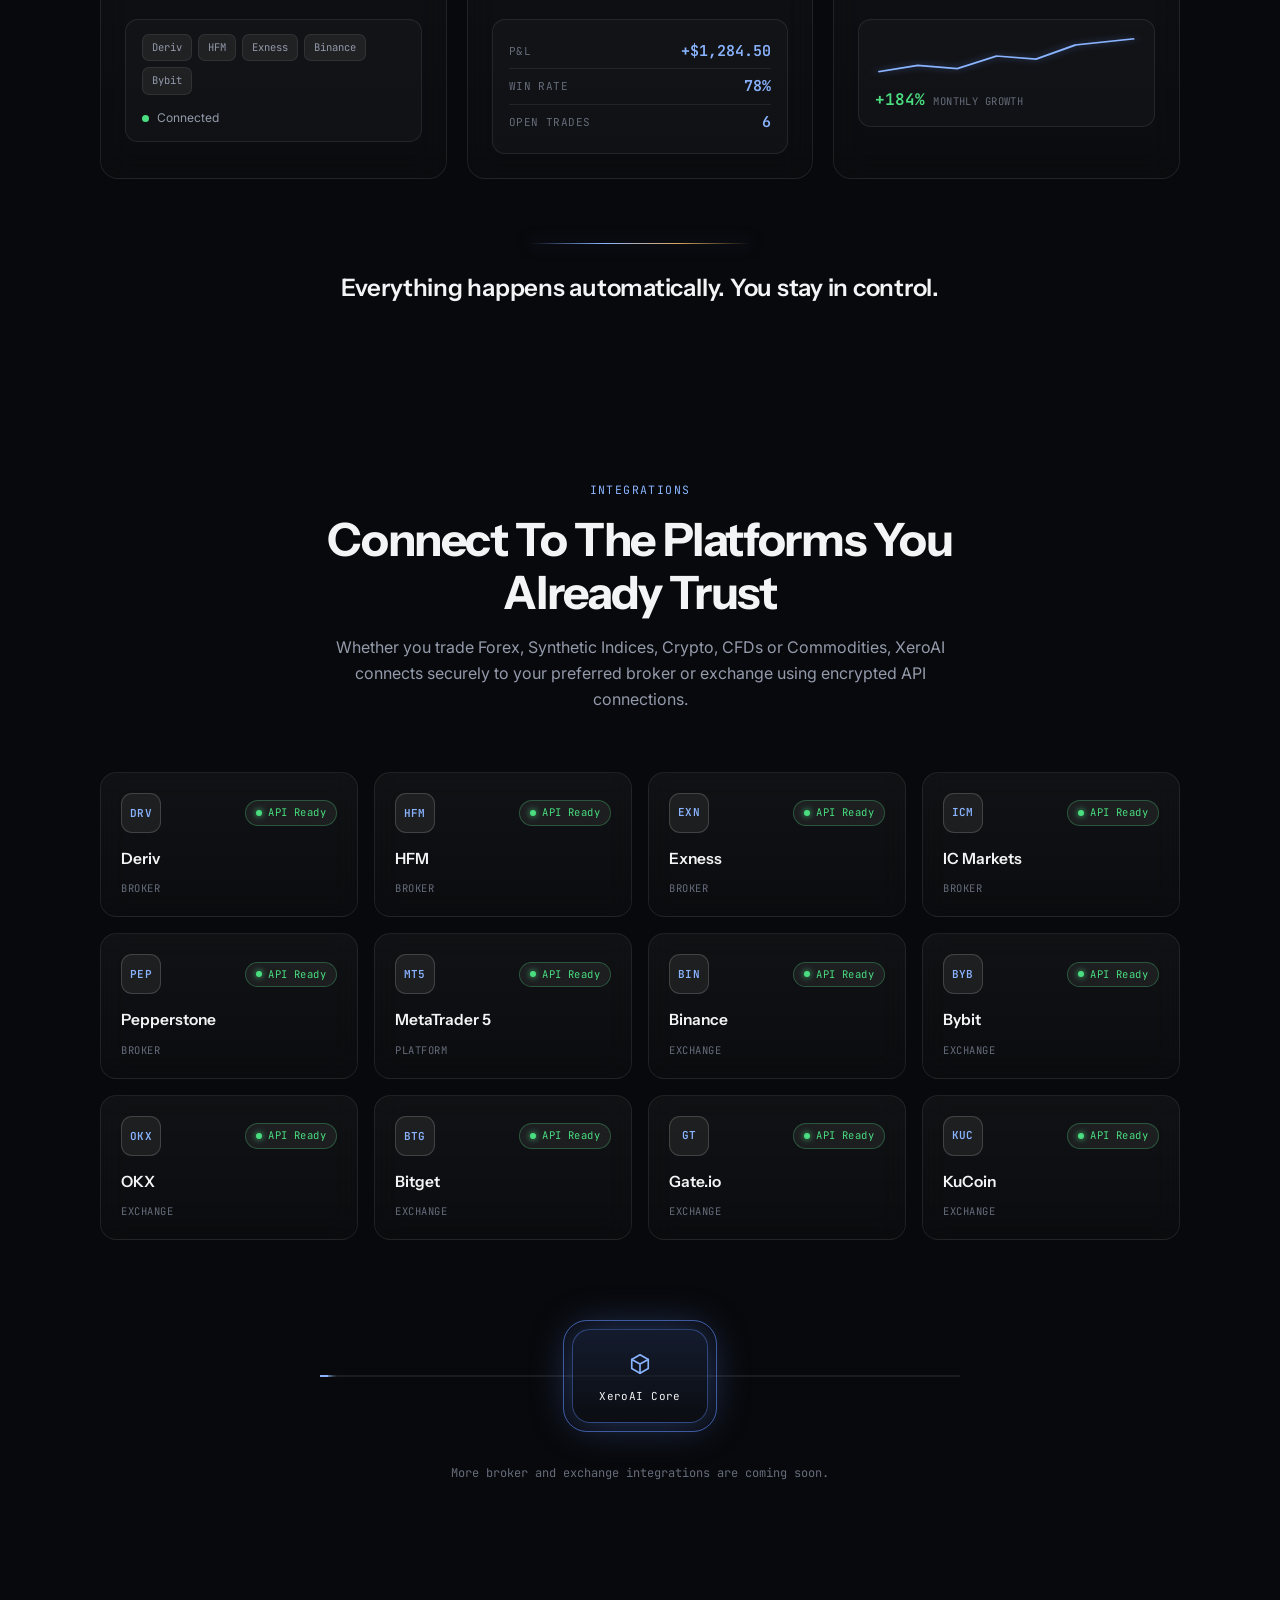
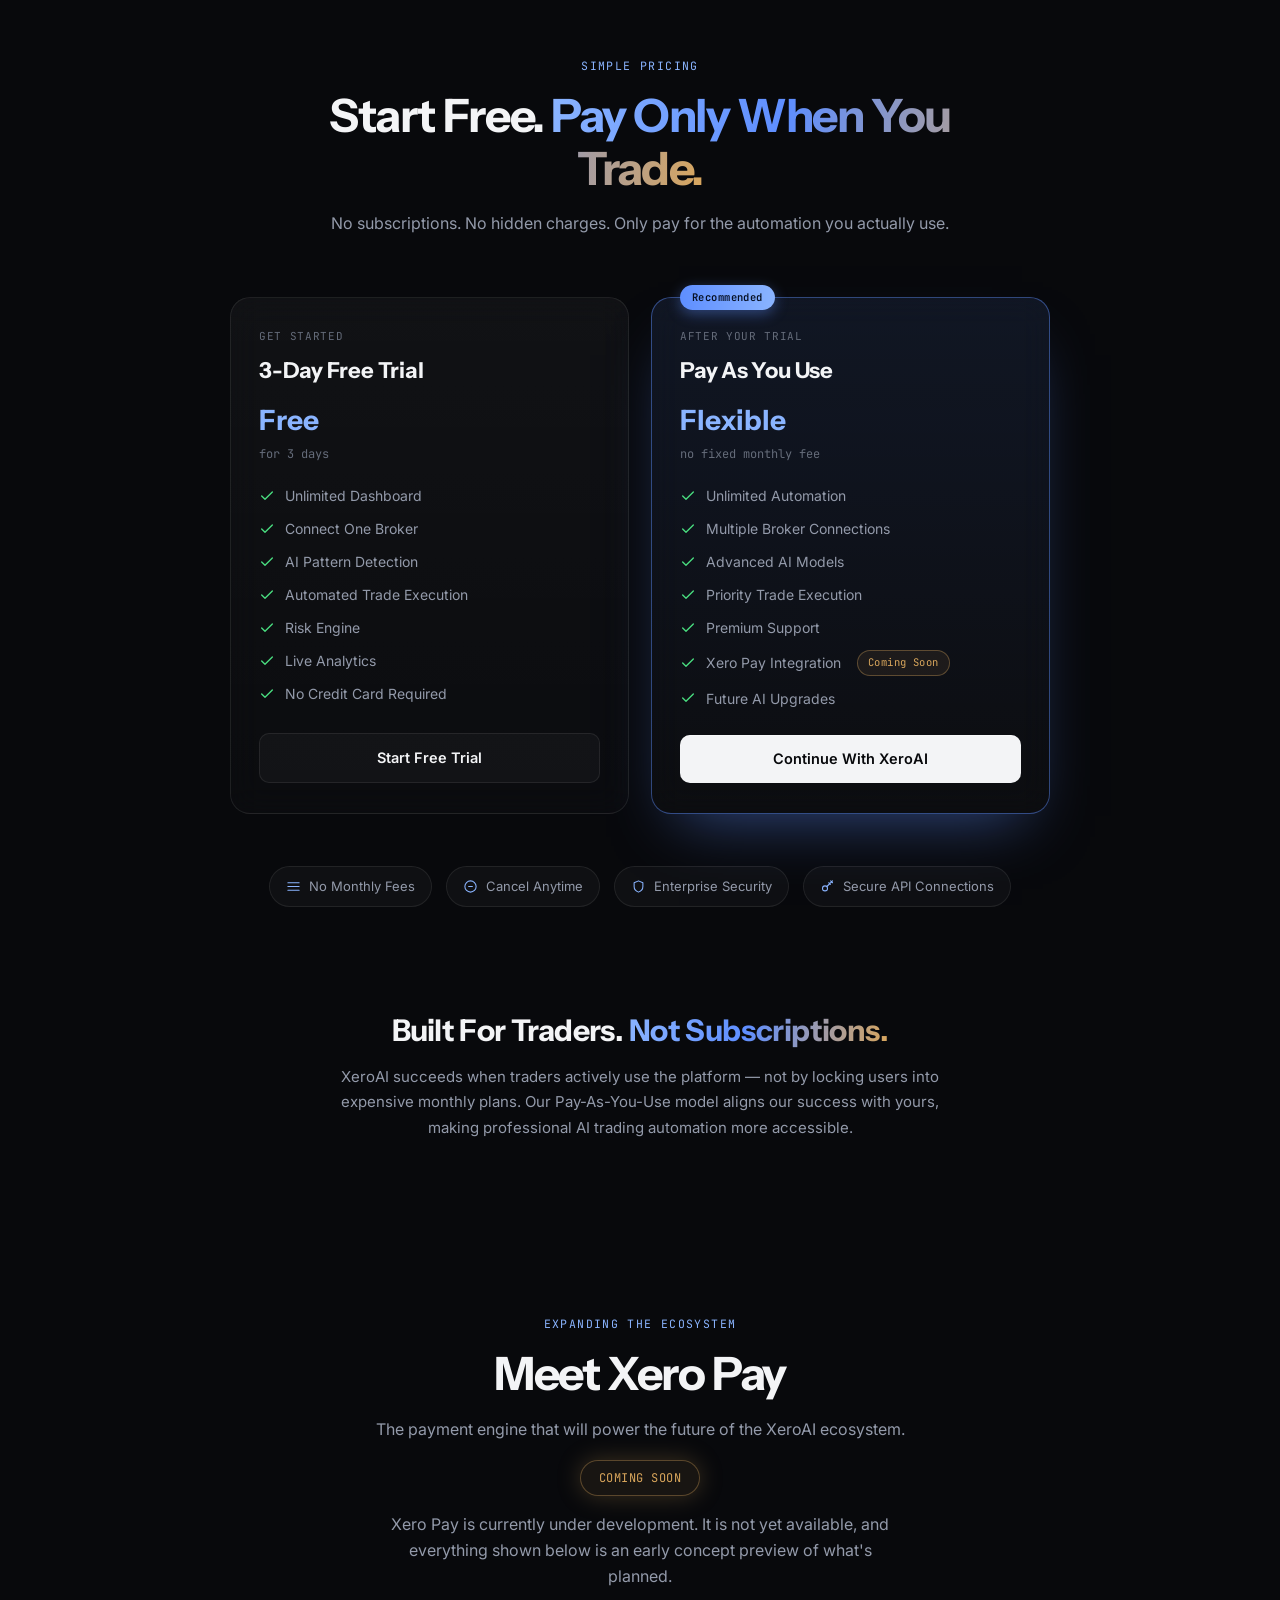
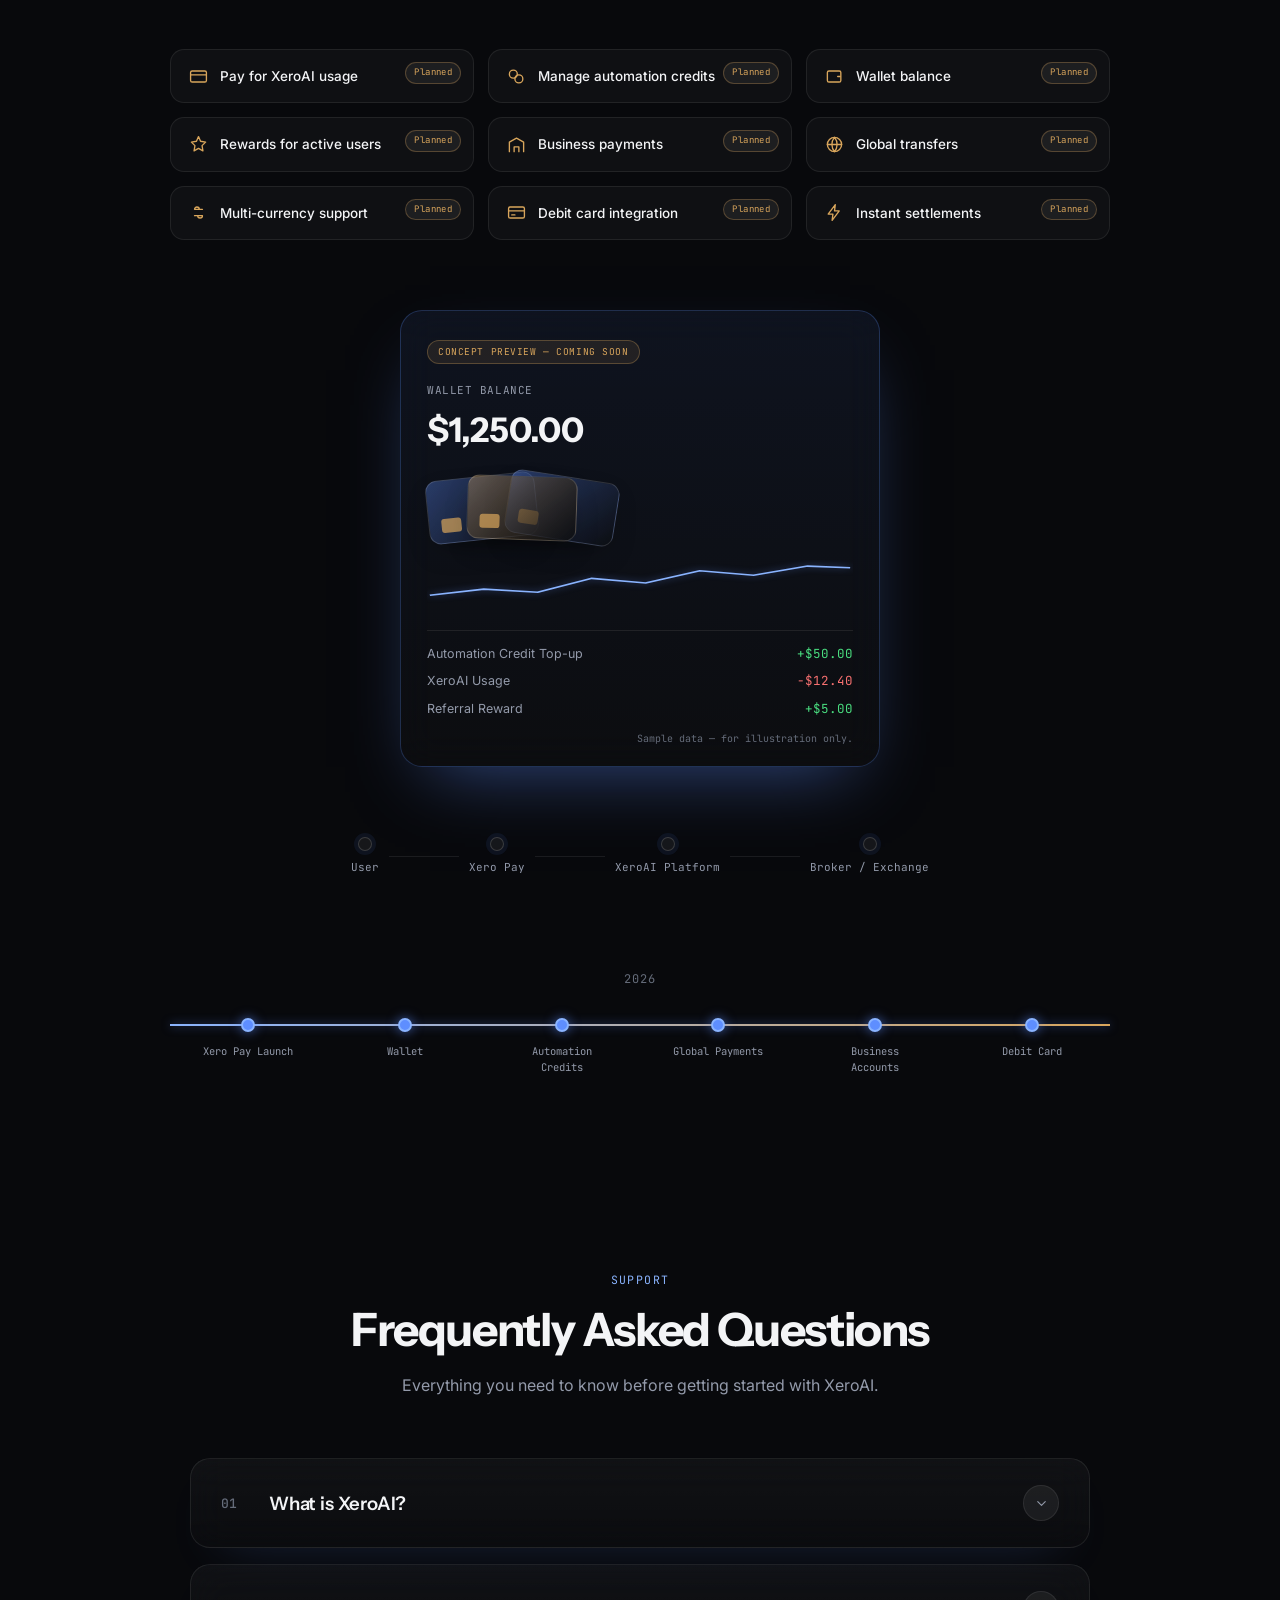
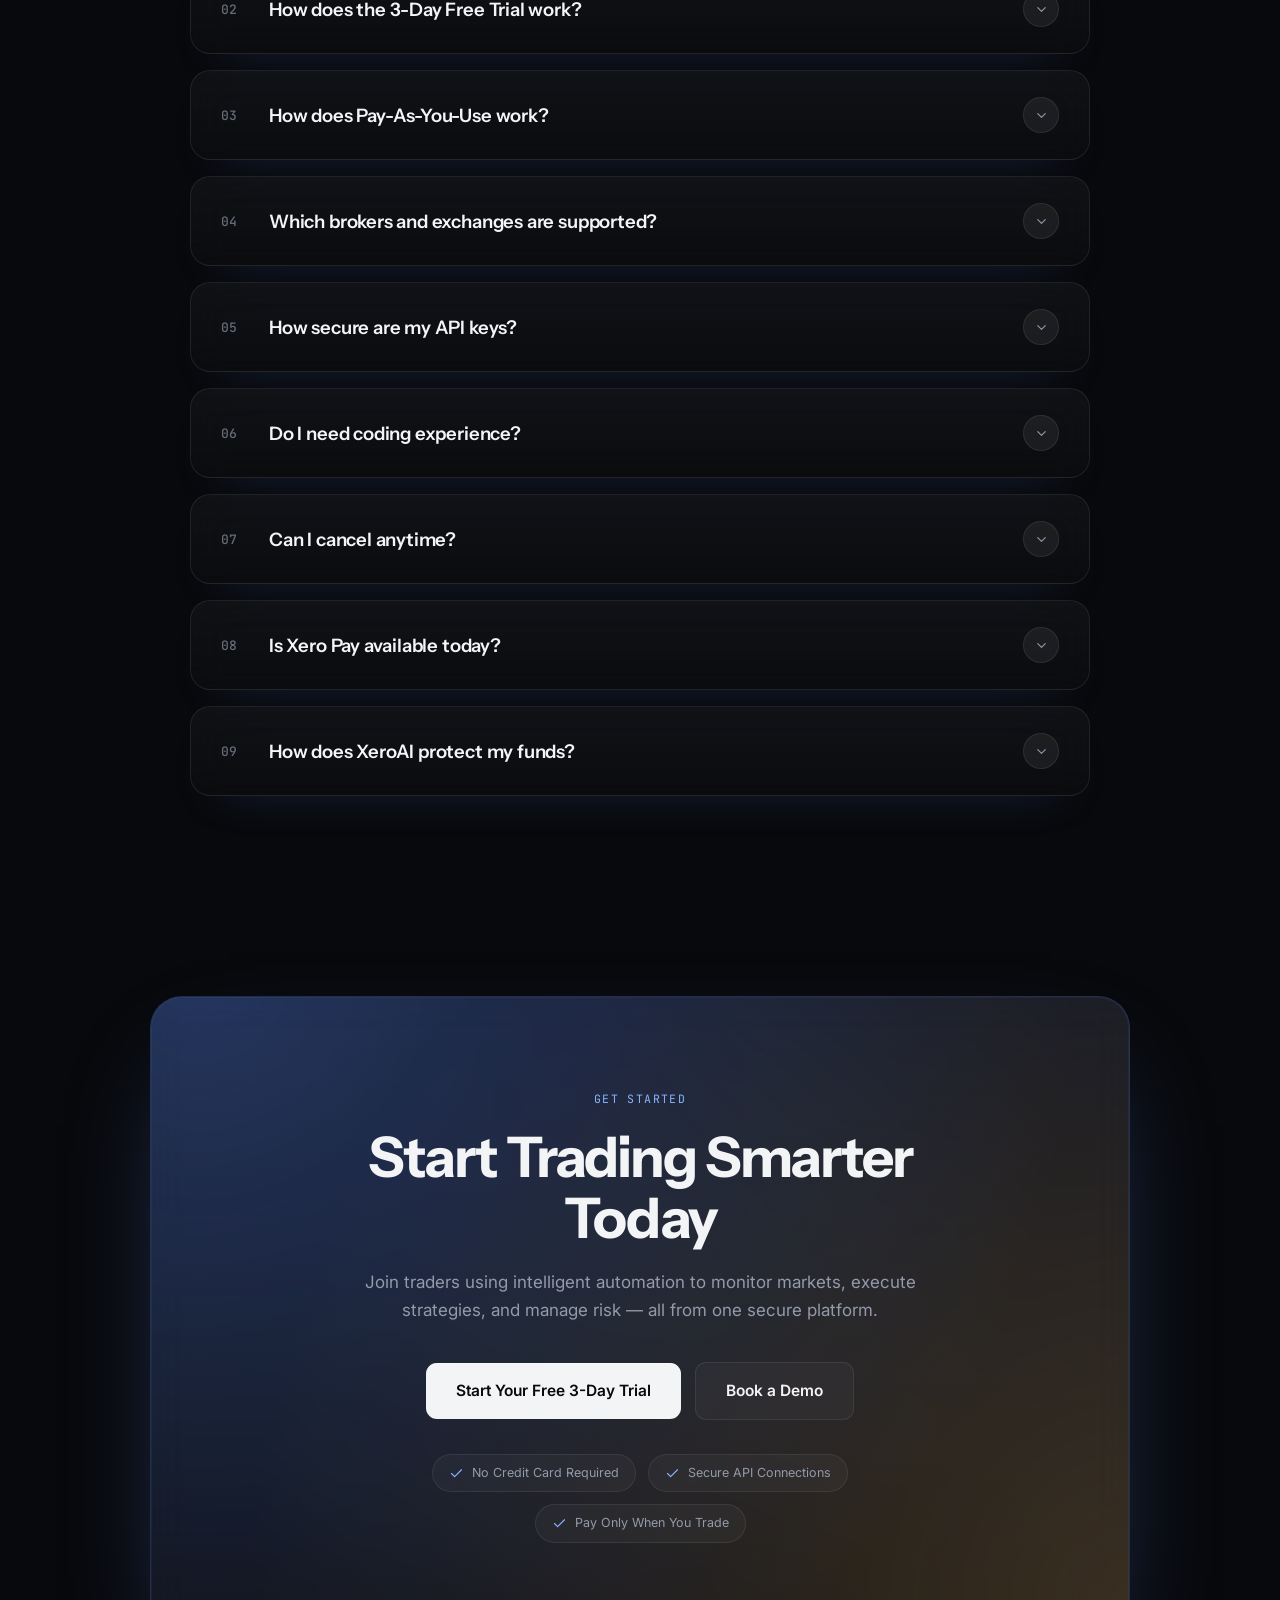
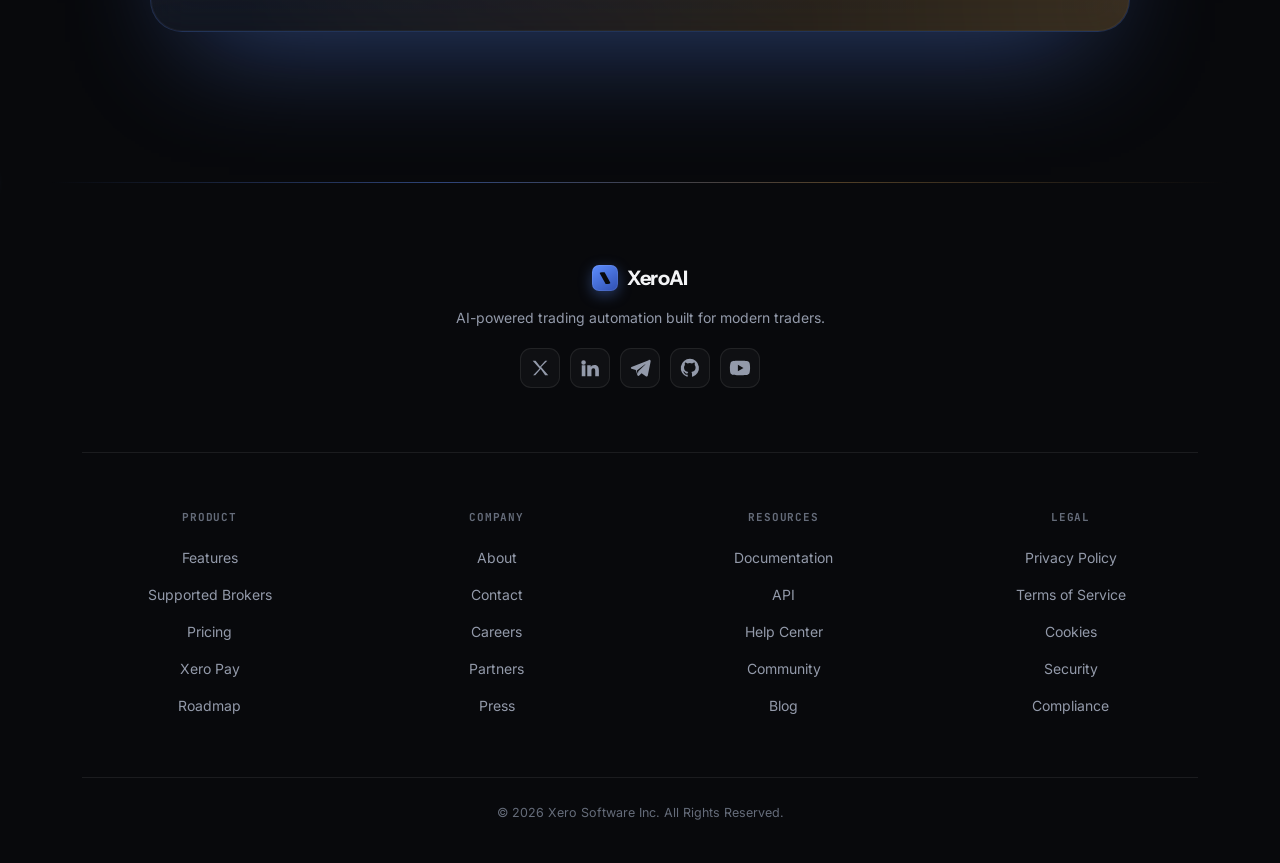
==== commit 426367f2: "Update index.html" ====
--- a/index.html
+++ b/index.html
@@ -25,7 +25,7 @@
       <li><a href="#features">Features</a></li>
       <li><a href="#how-it-works">How it Works</a></li>
       <li><a href="#pricing">Pricing</a></li>
-      <li><a href="#fAQ">FAQ</a></li>
+      <li><a href="#faq">FAQ</a></li>
     </ul>
 
     <div class="nav-actions">
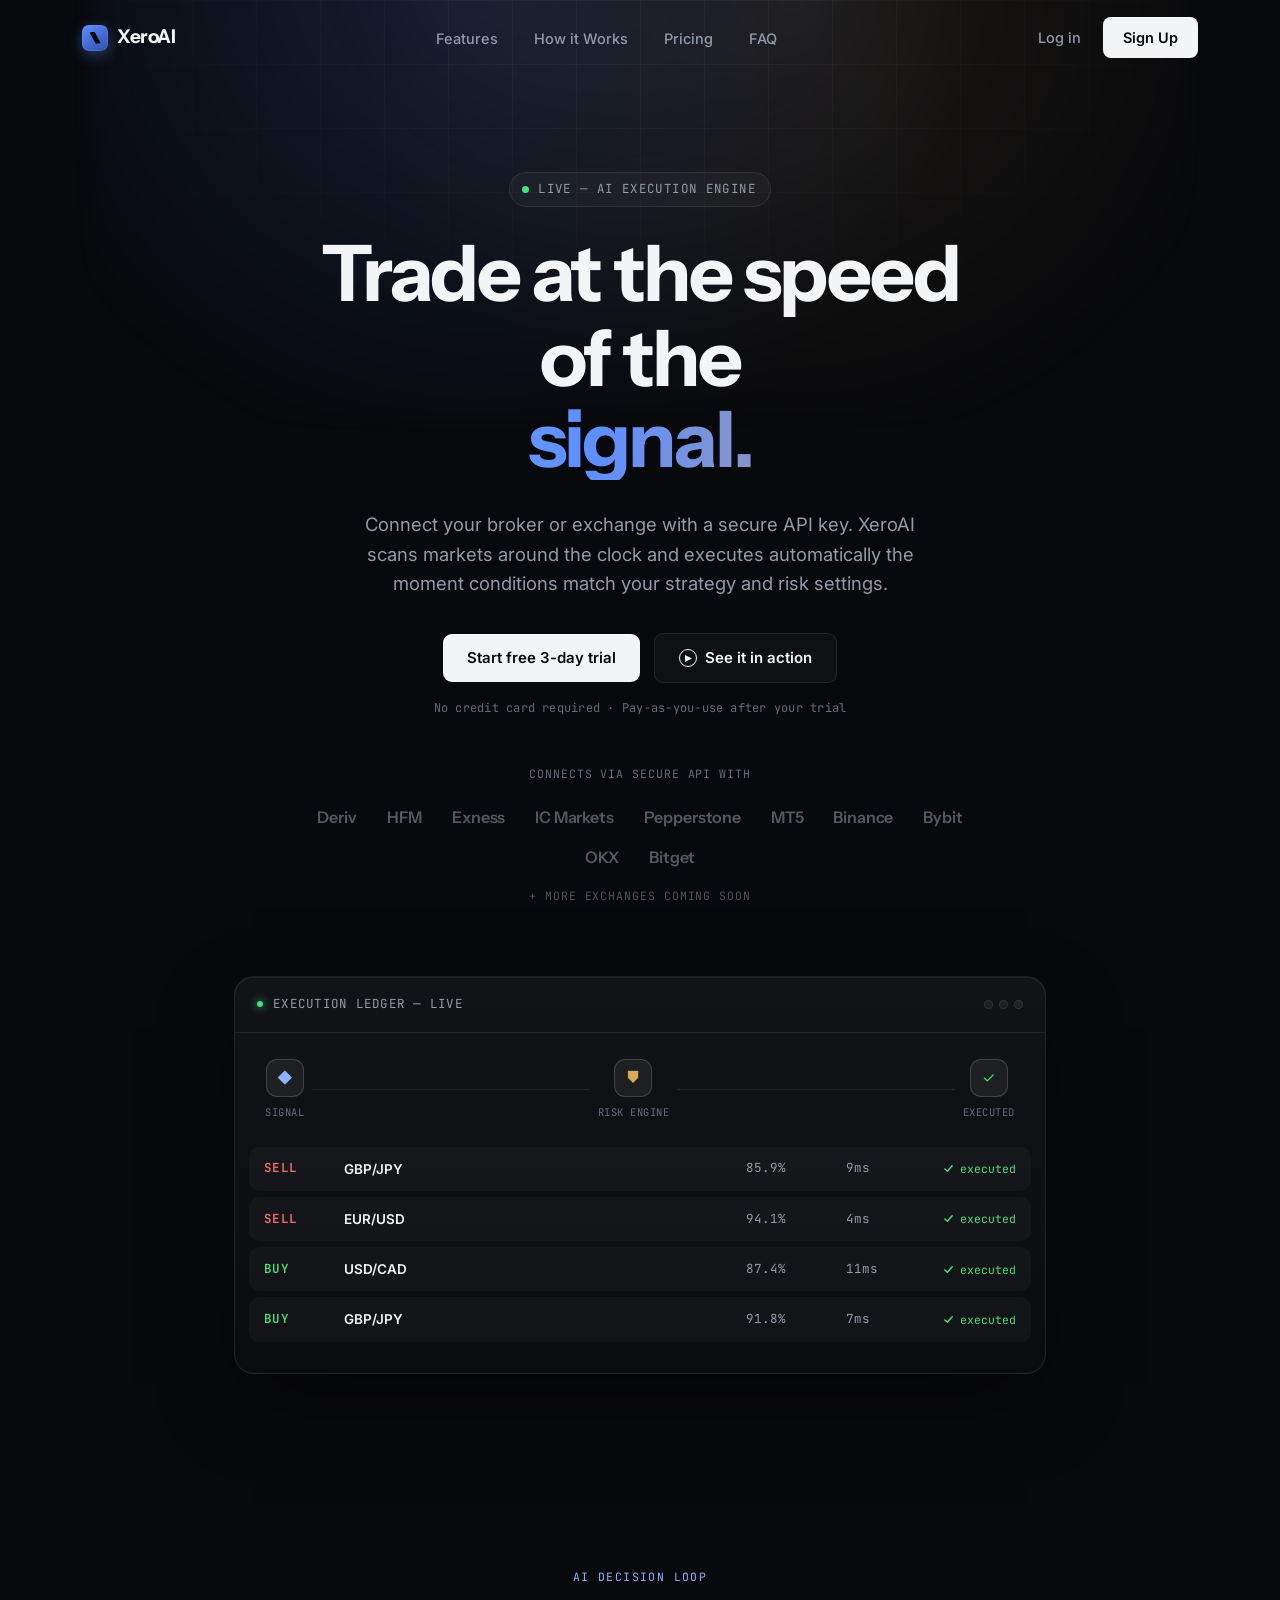
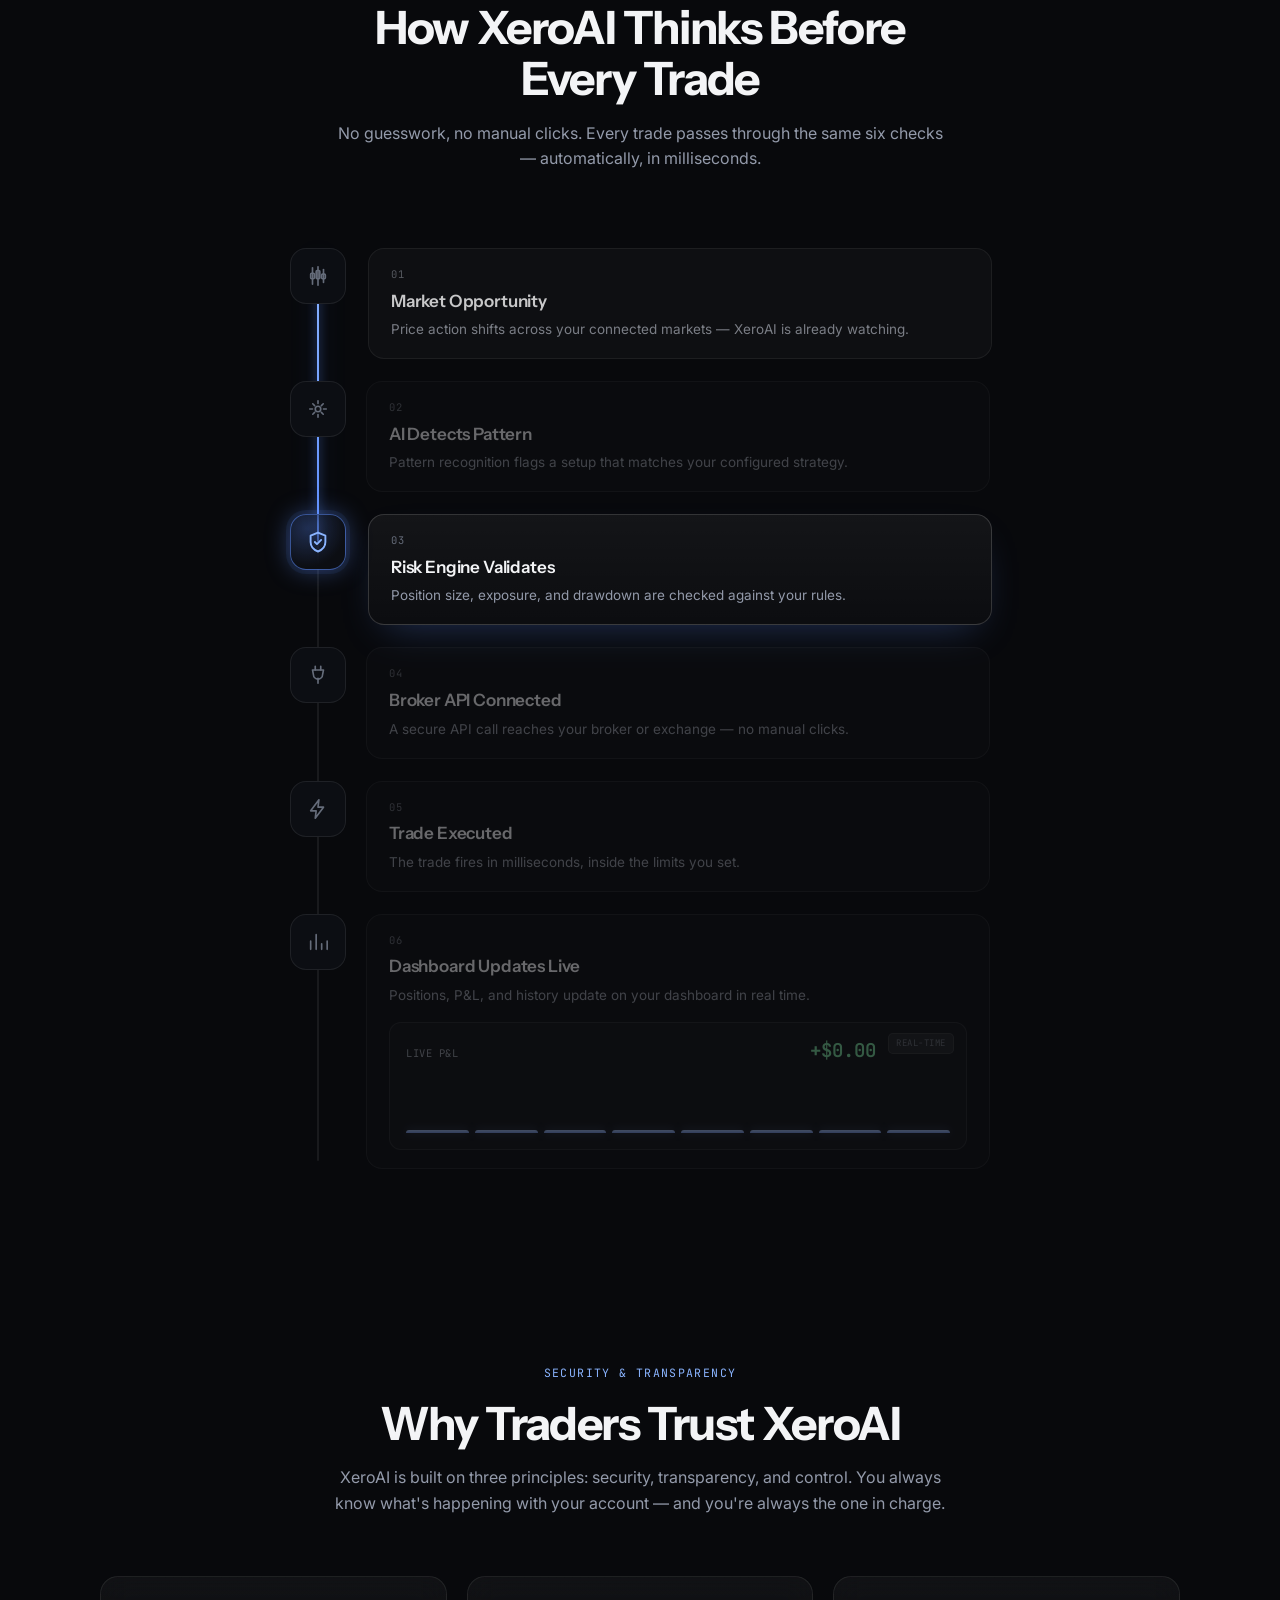
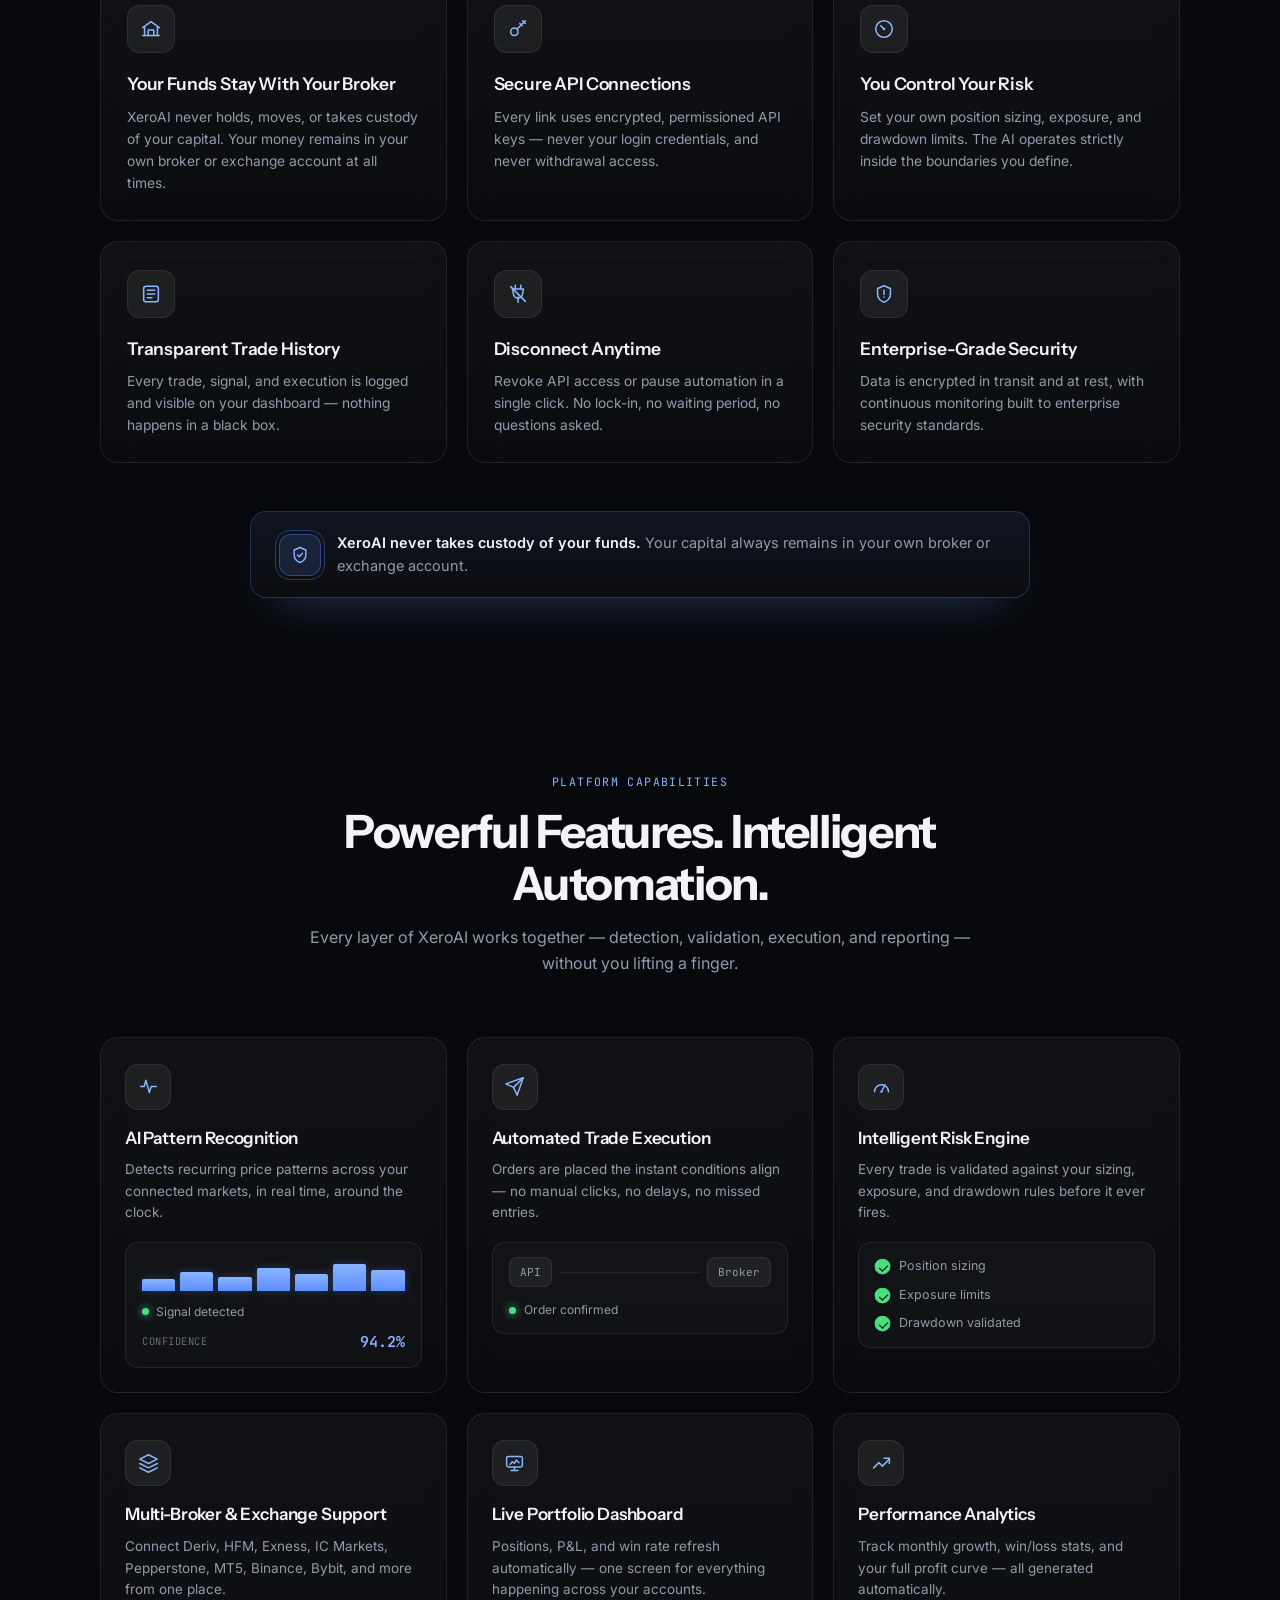
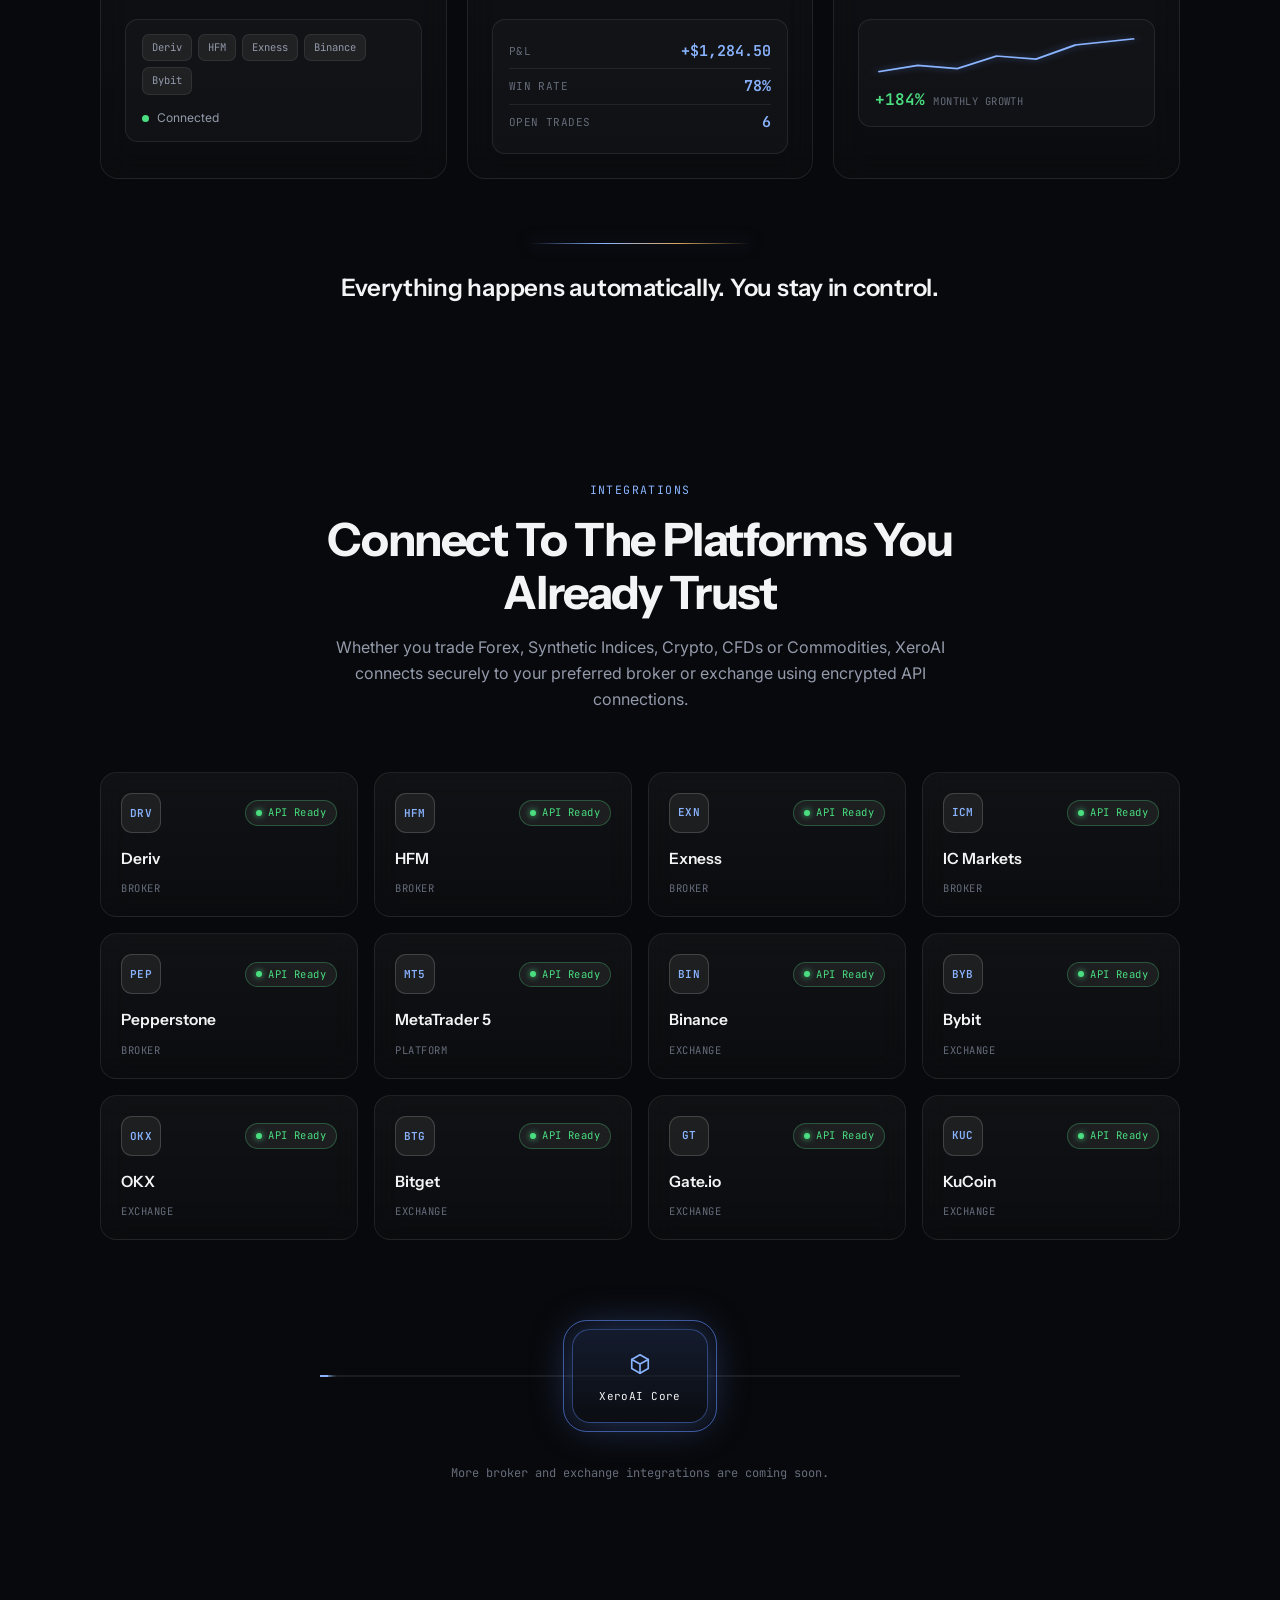
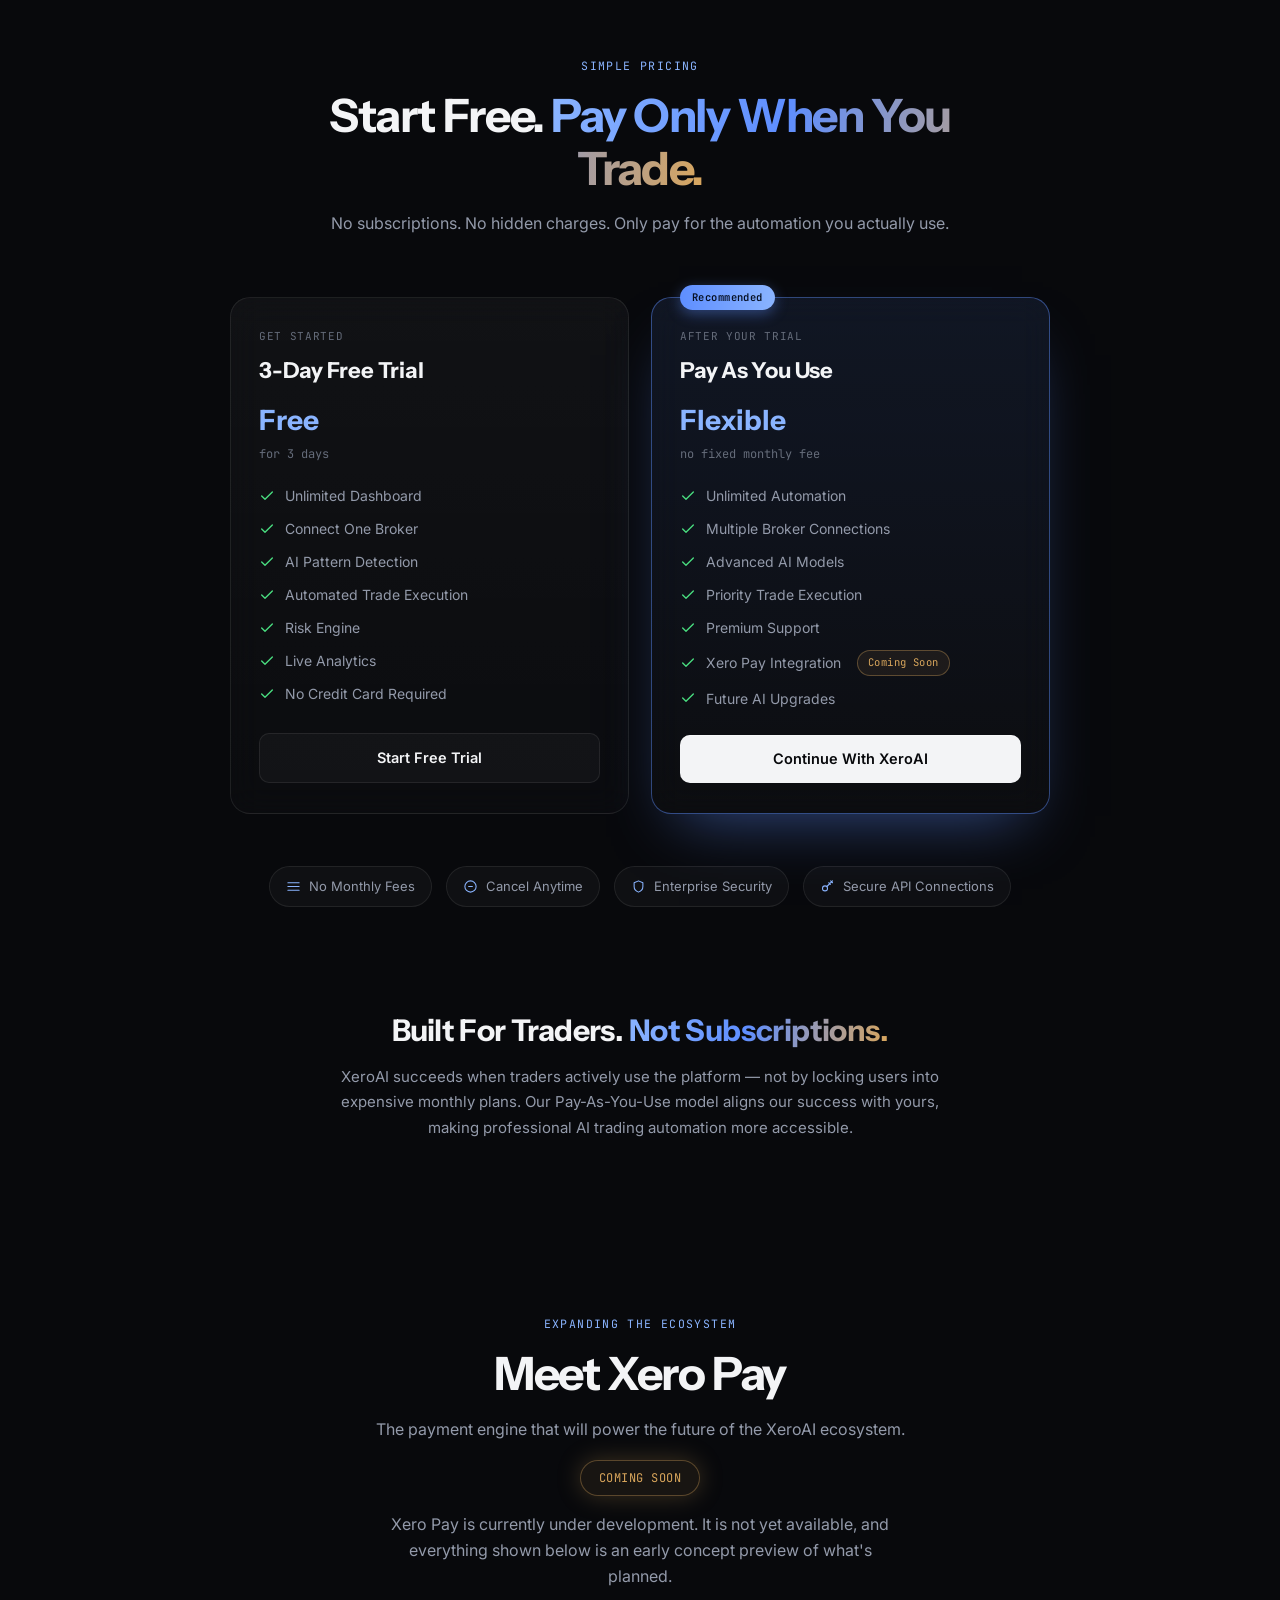
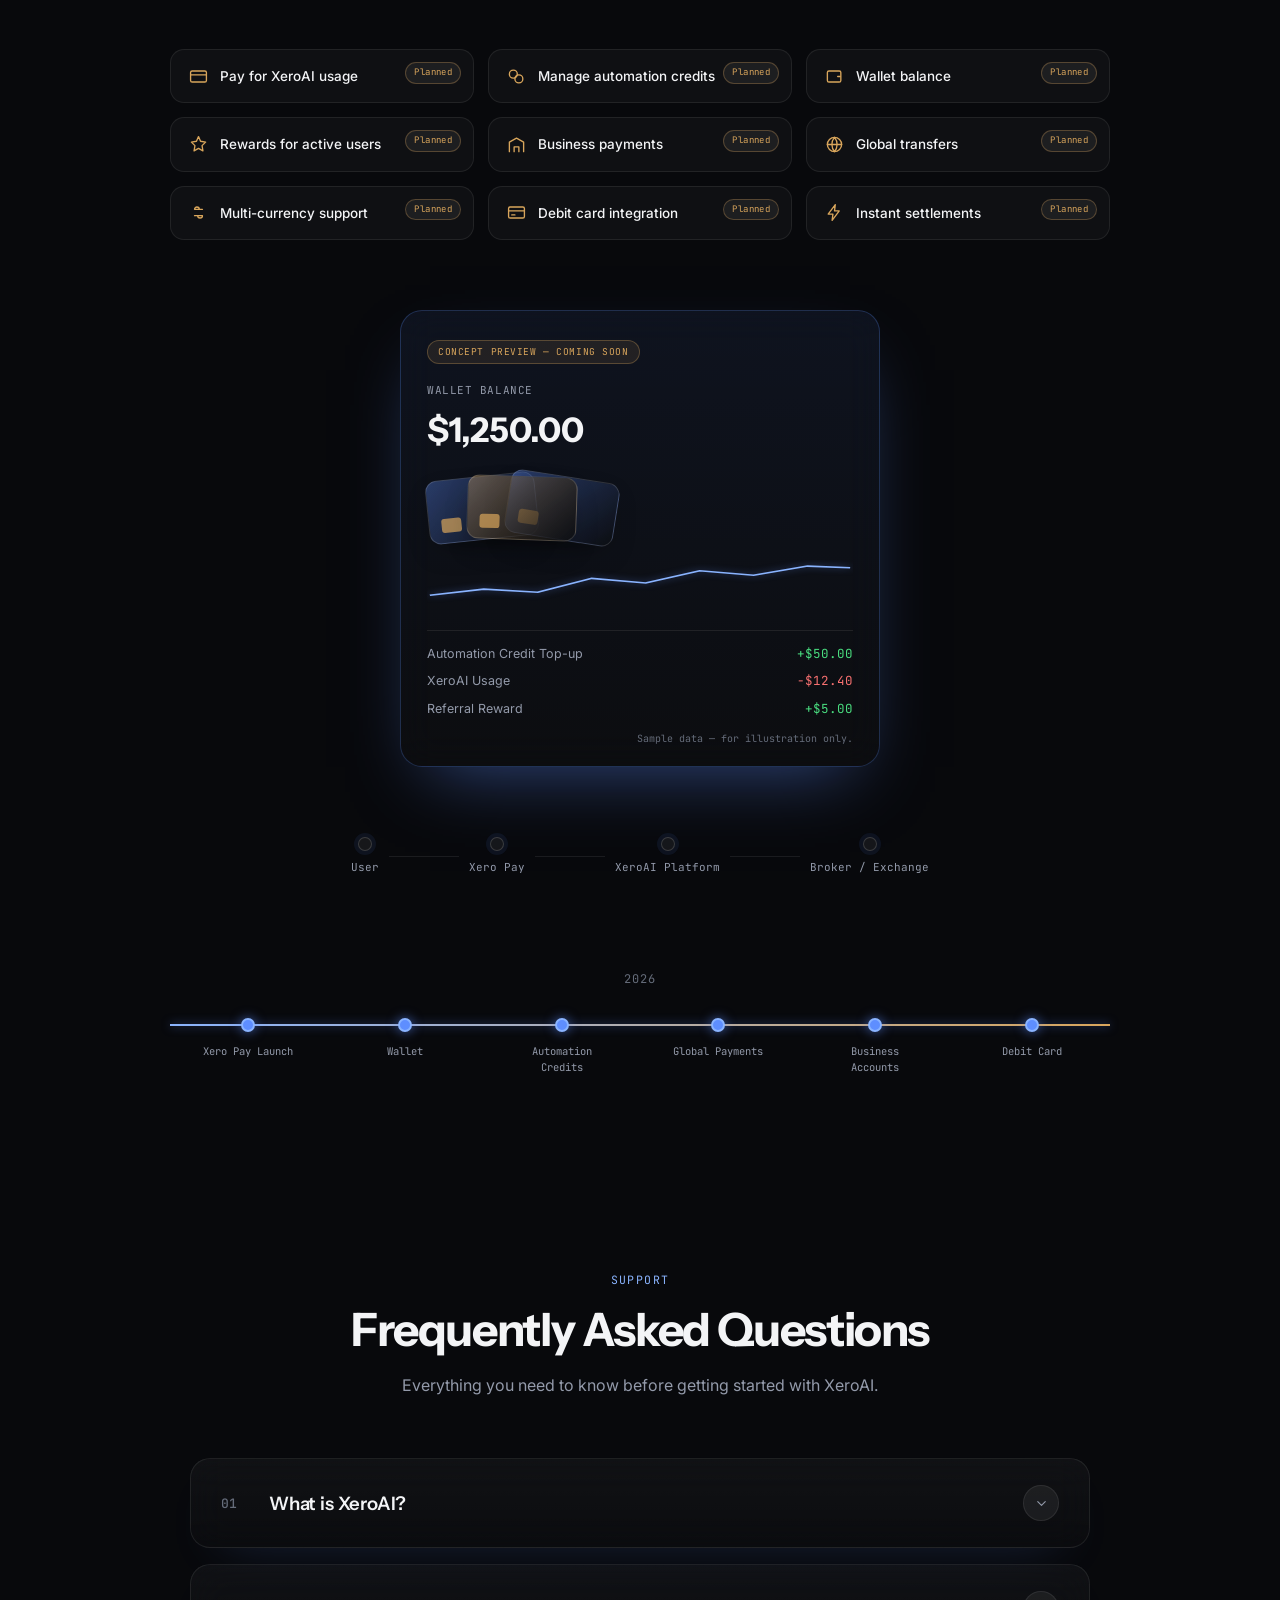
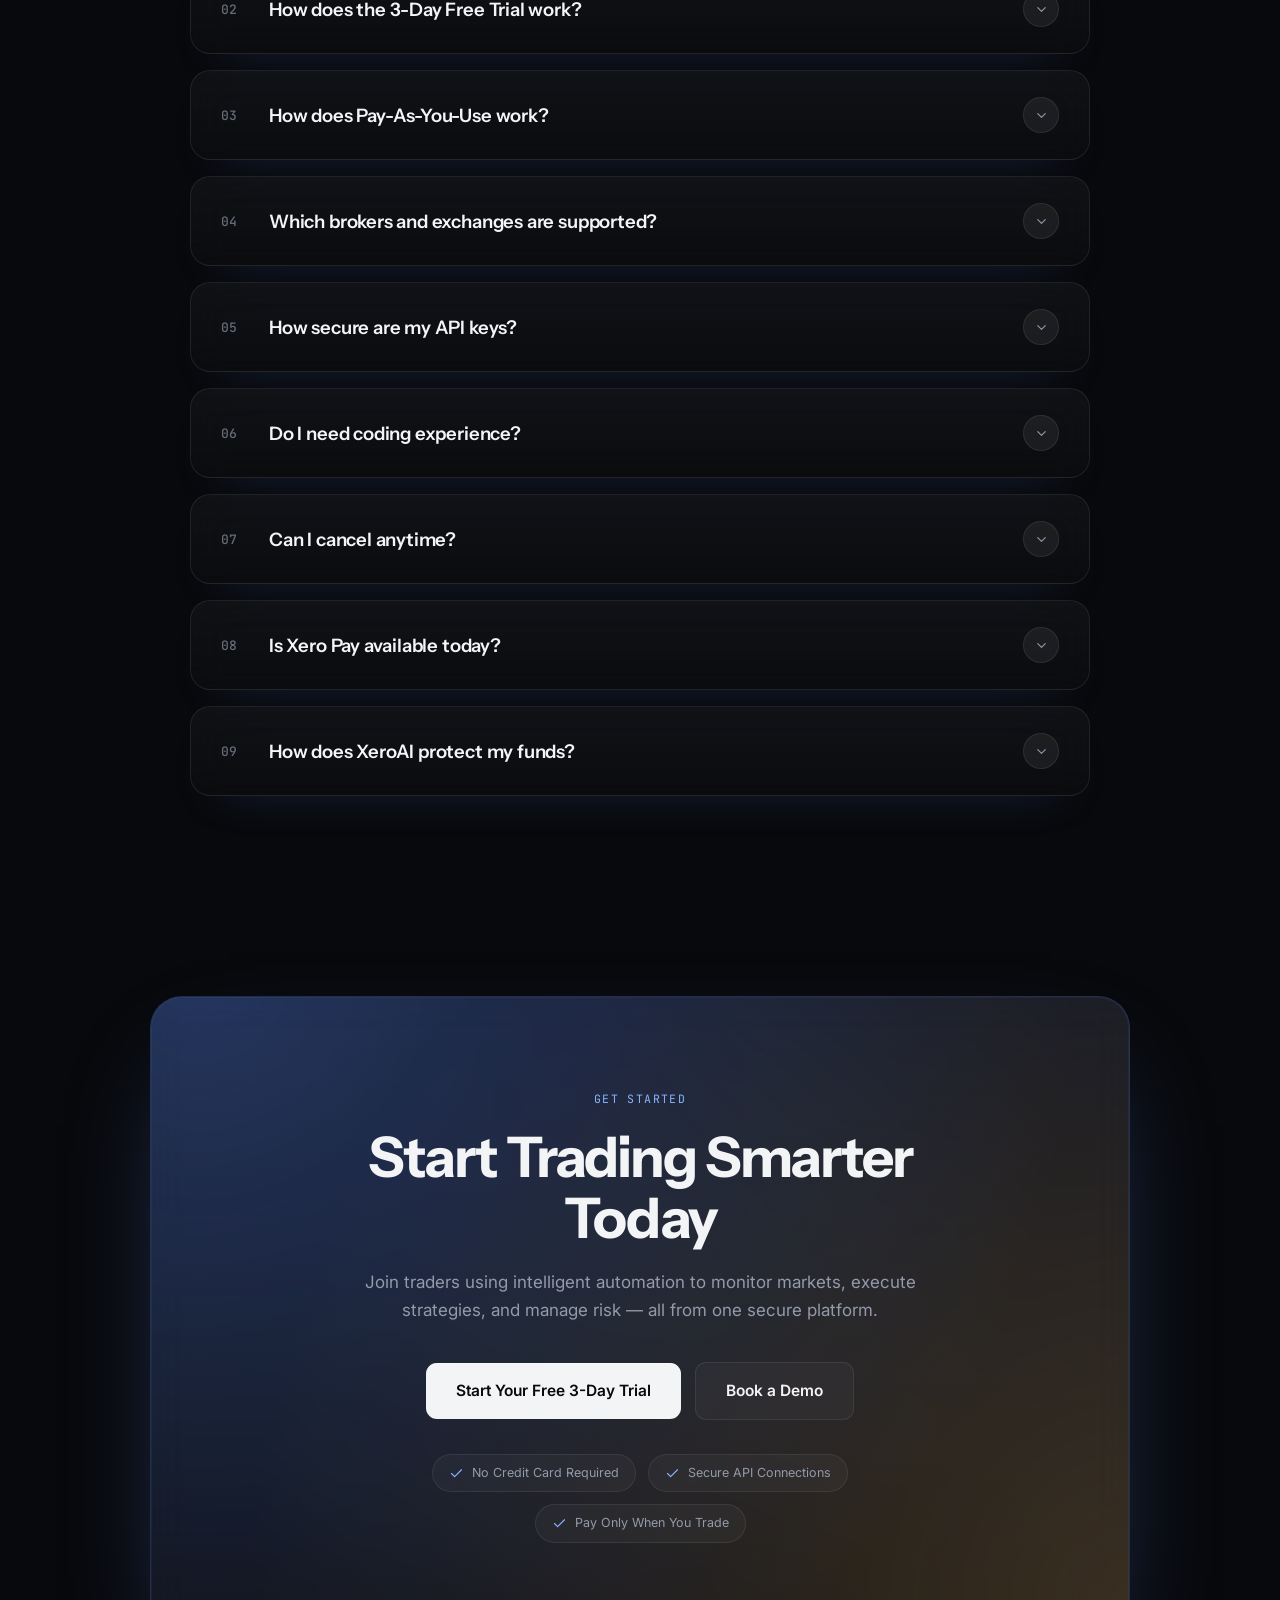
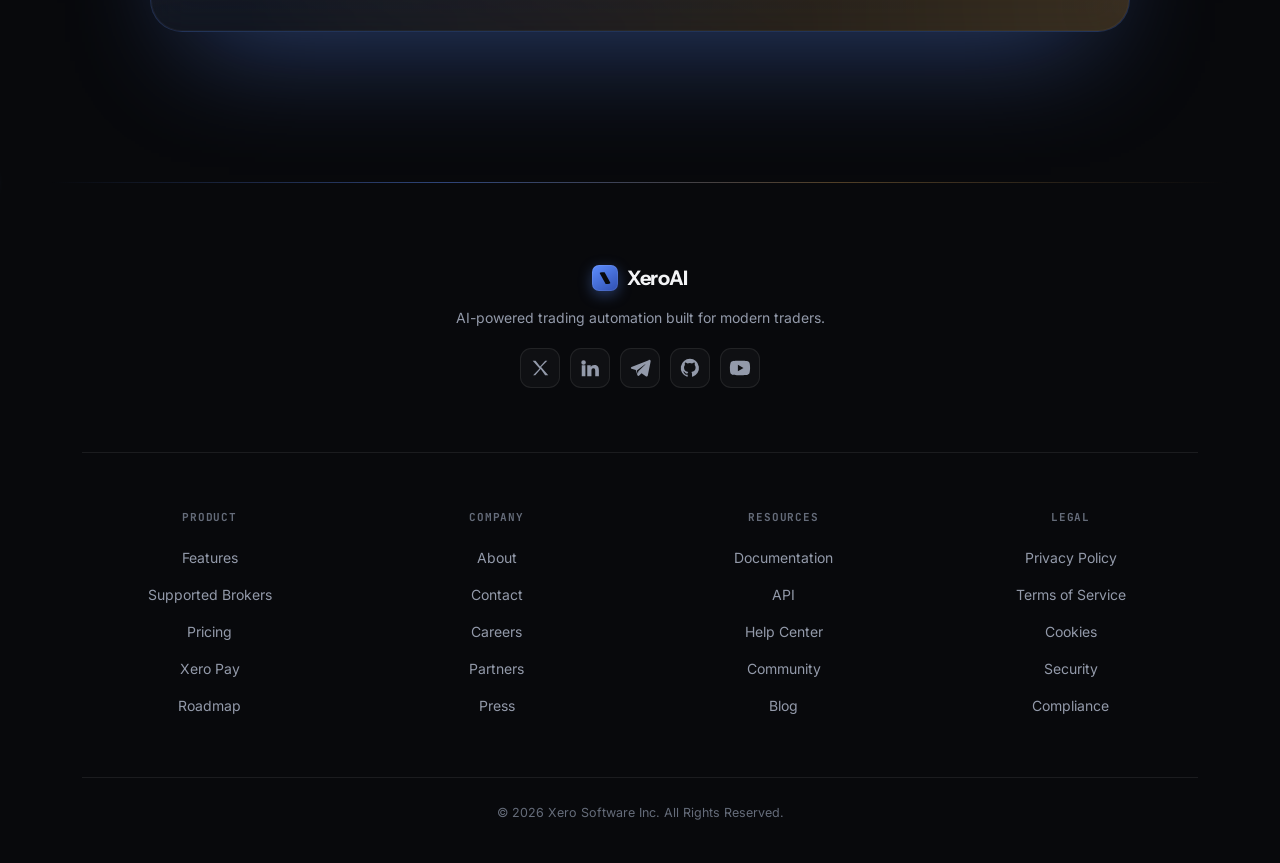
==== commit 4befed41: "Update index.html" ====
--- a/index.html
+++ b/index.html
@@ -552,7 +552,7 @@
           <li><svg viewBox="0 0 24 24" fill="none" stroke="currentColor" stroke-width="2" stroke-linecap="round" stroke-linejoin="round"><path d="M20 6 9 17l-5-5"/></svg>Live Analytics</li>
           <li><svg viewBox="0 0 24 24" fill="none" stroke="currentColor" stroke-width="2" stroke-linecap="round" stroke-linejoin="round"><path d="M20 6 9 17l-5-5"/></svg>No Credit Card Required</li>
         </ul>
-        <a href="#" class="btn btn-ghost pricing-btn">Start Free Trial</a>
+        <a href="#trial-started.html" class="btn btn-ghost pricing-btn">Start Free Trial</a>
       </div>
 
       <div class="pricing-card pricing-card-highlight reveal-up">
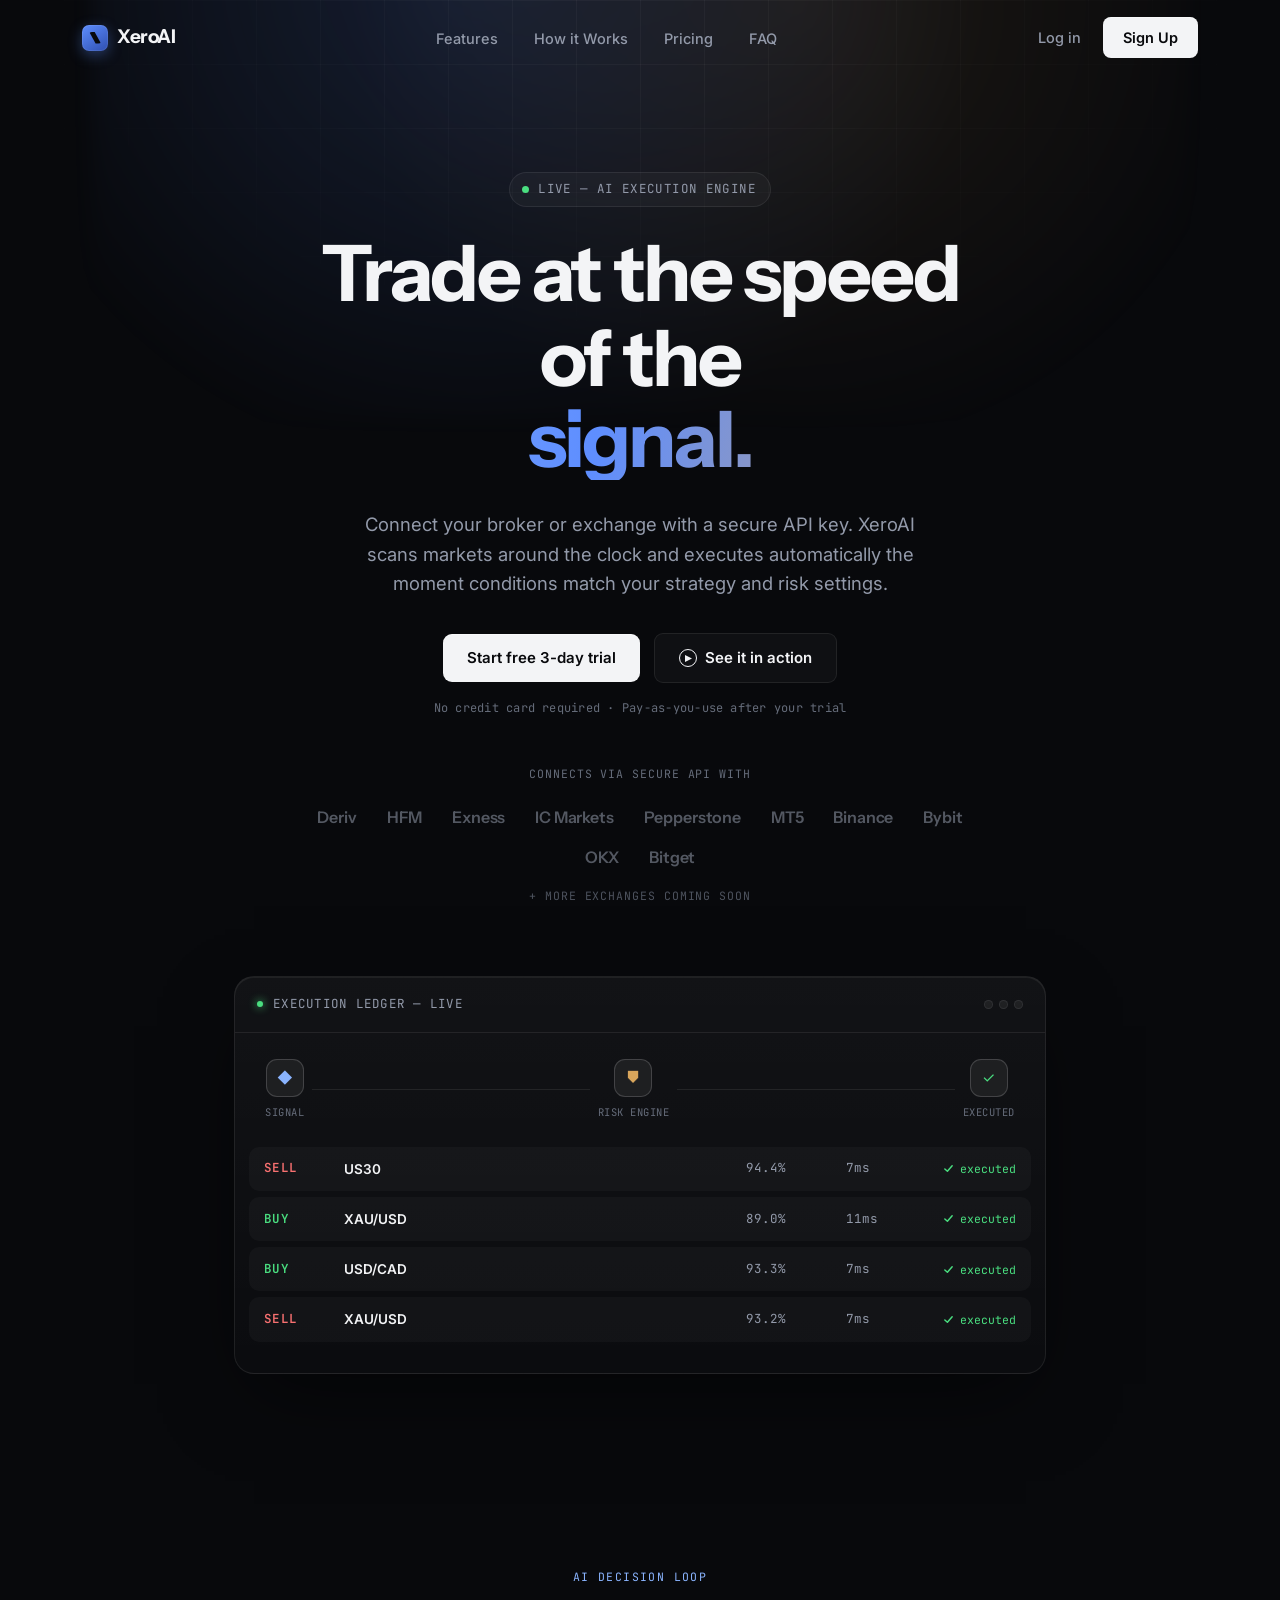
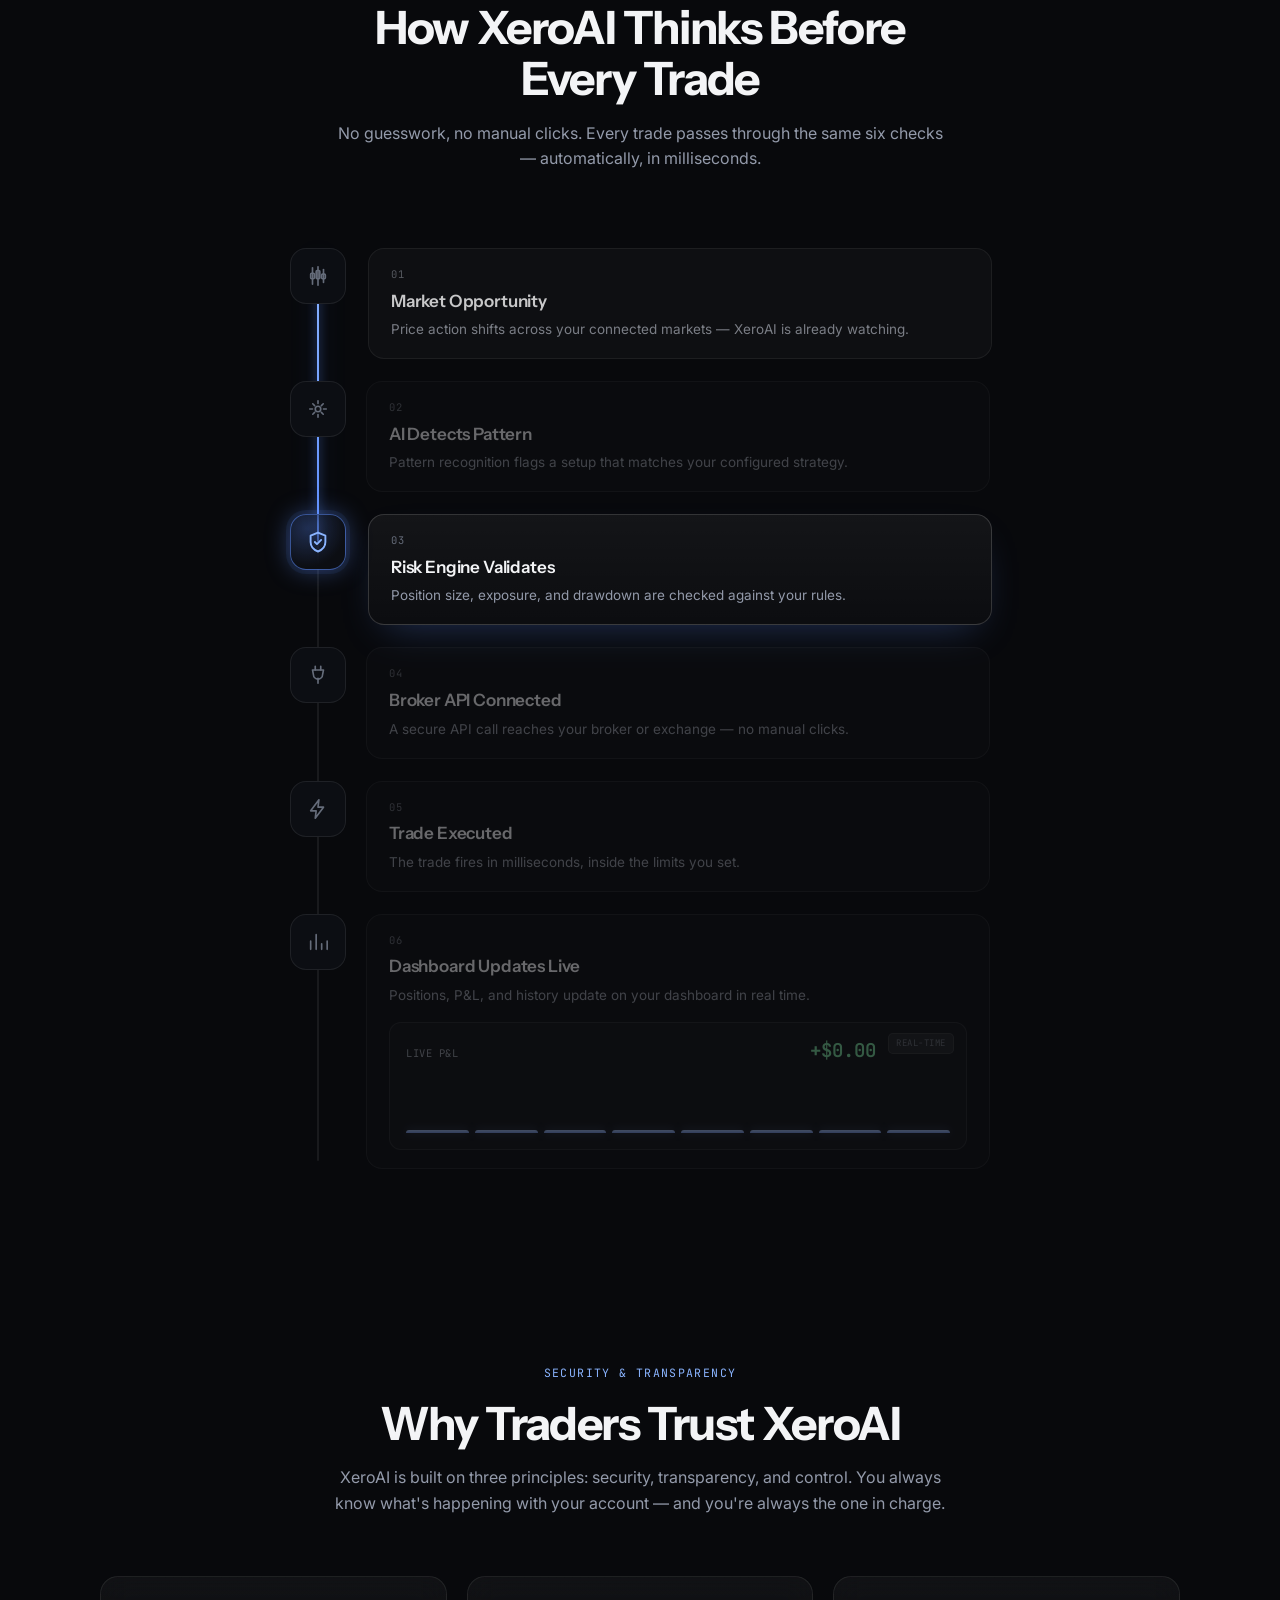
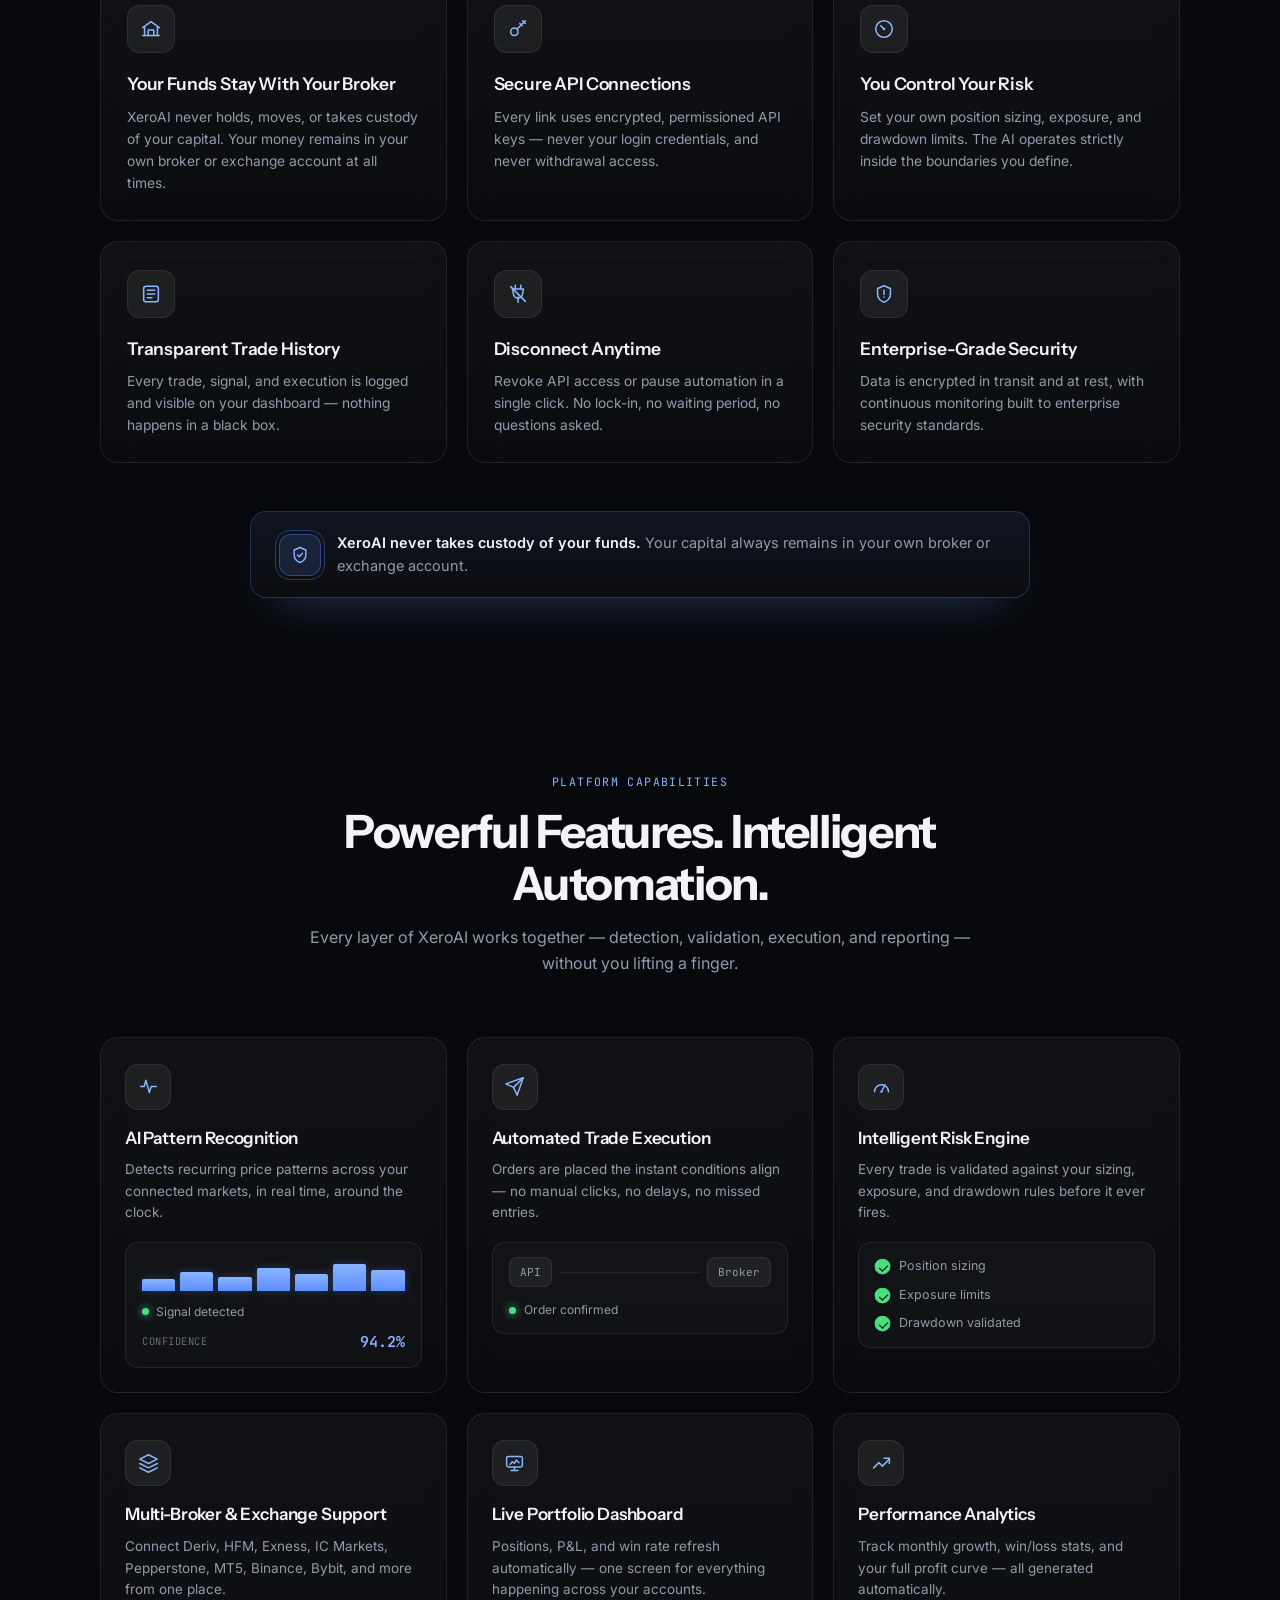
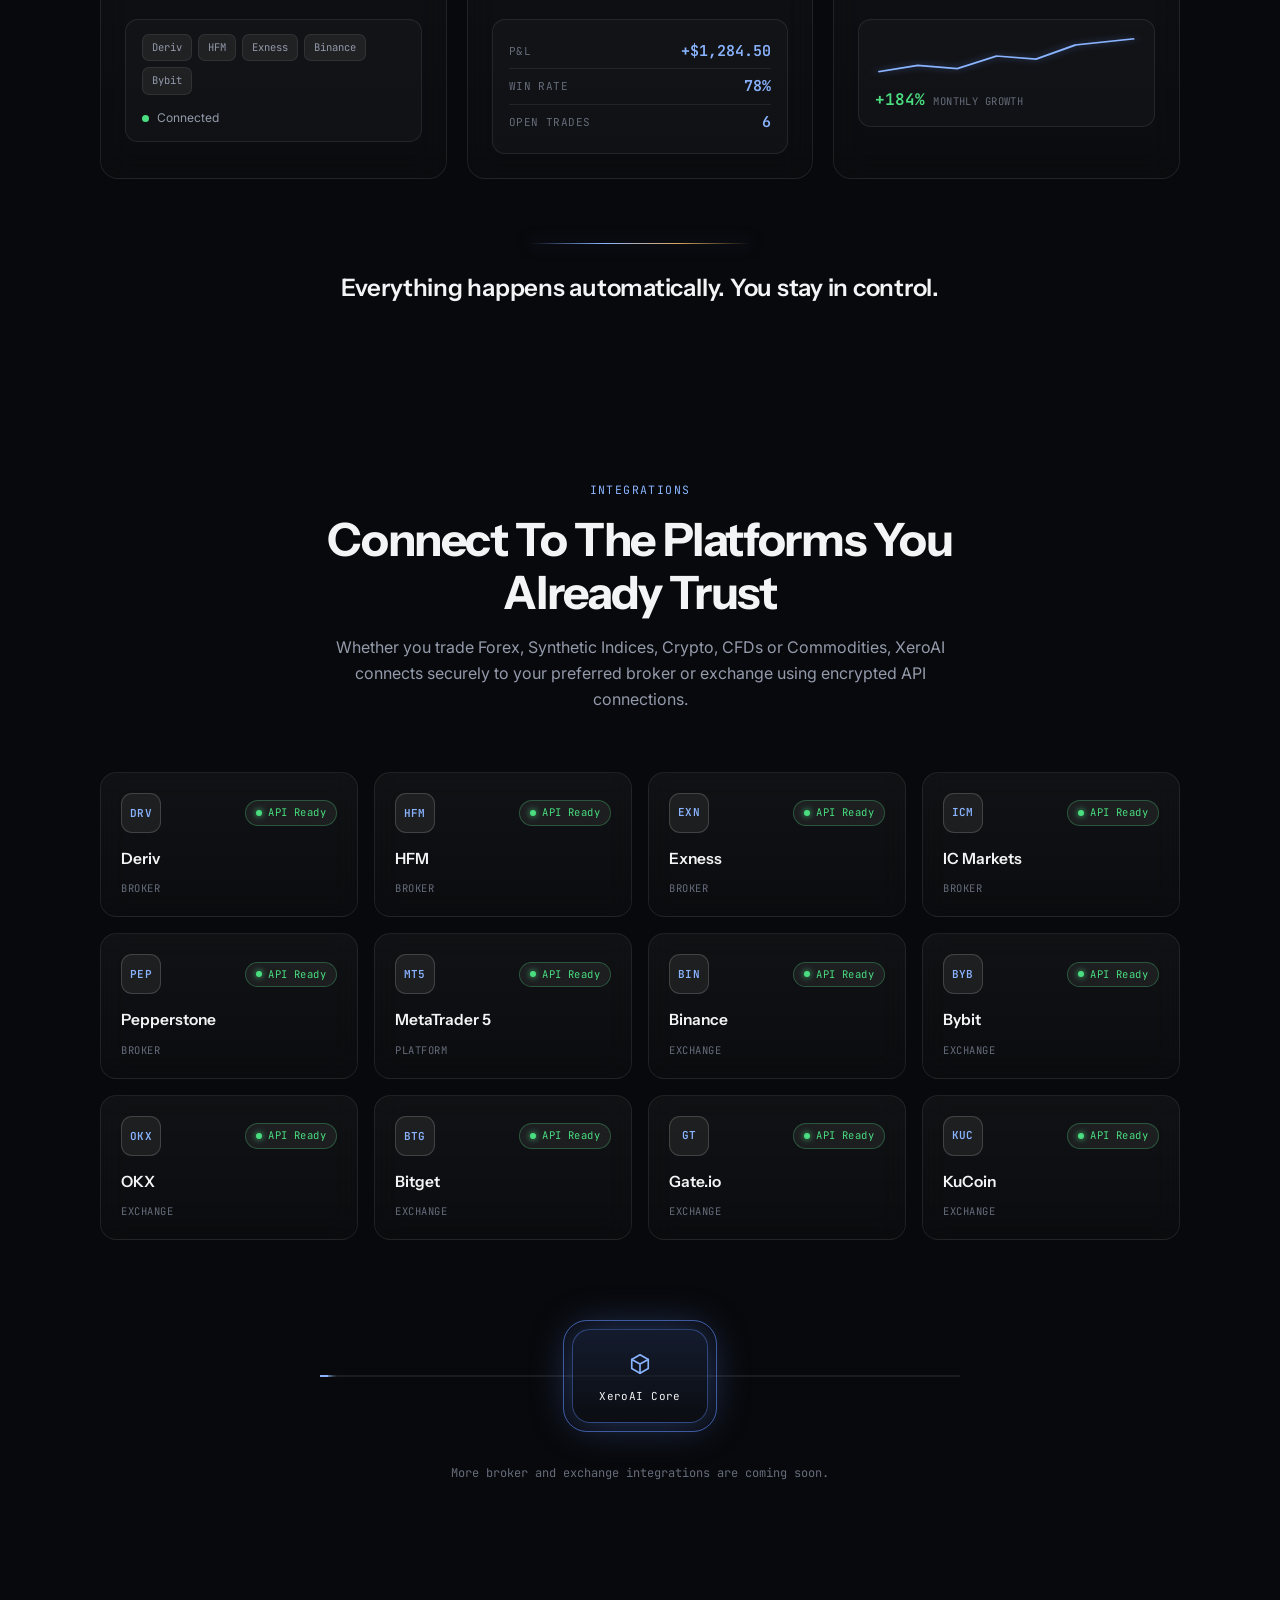
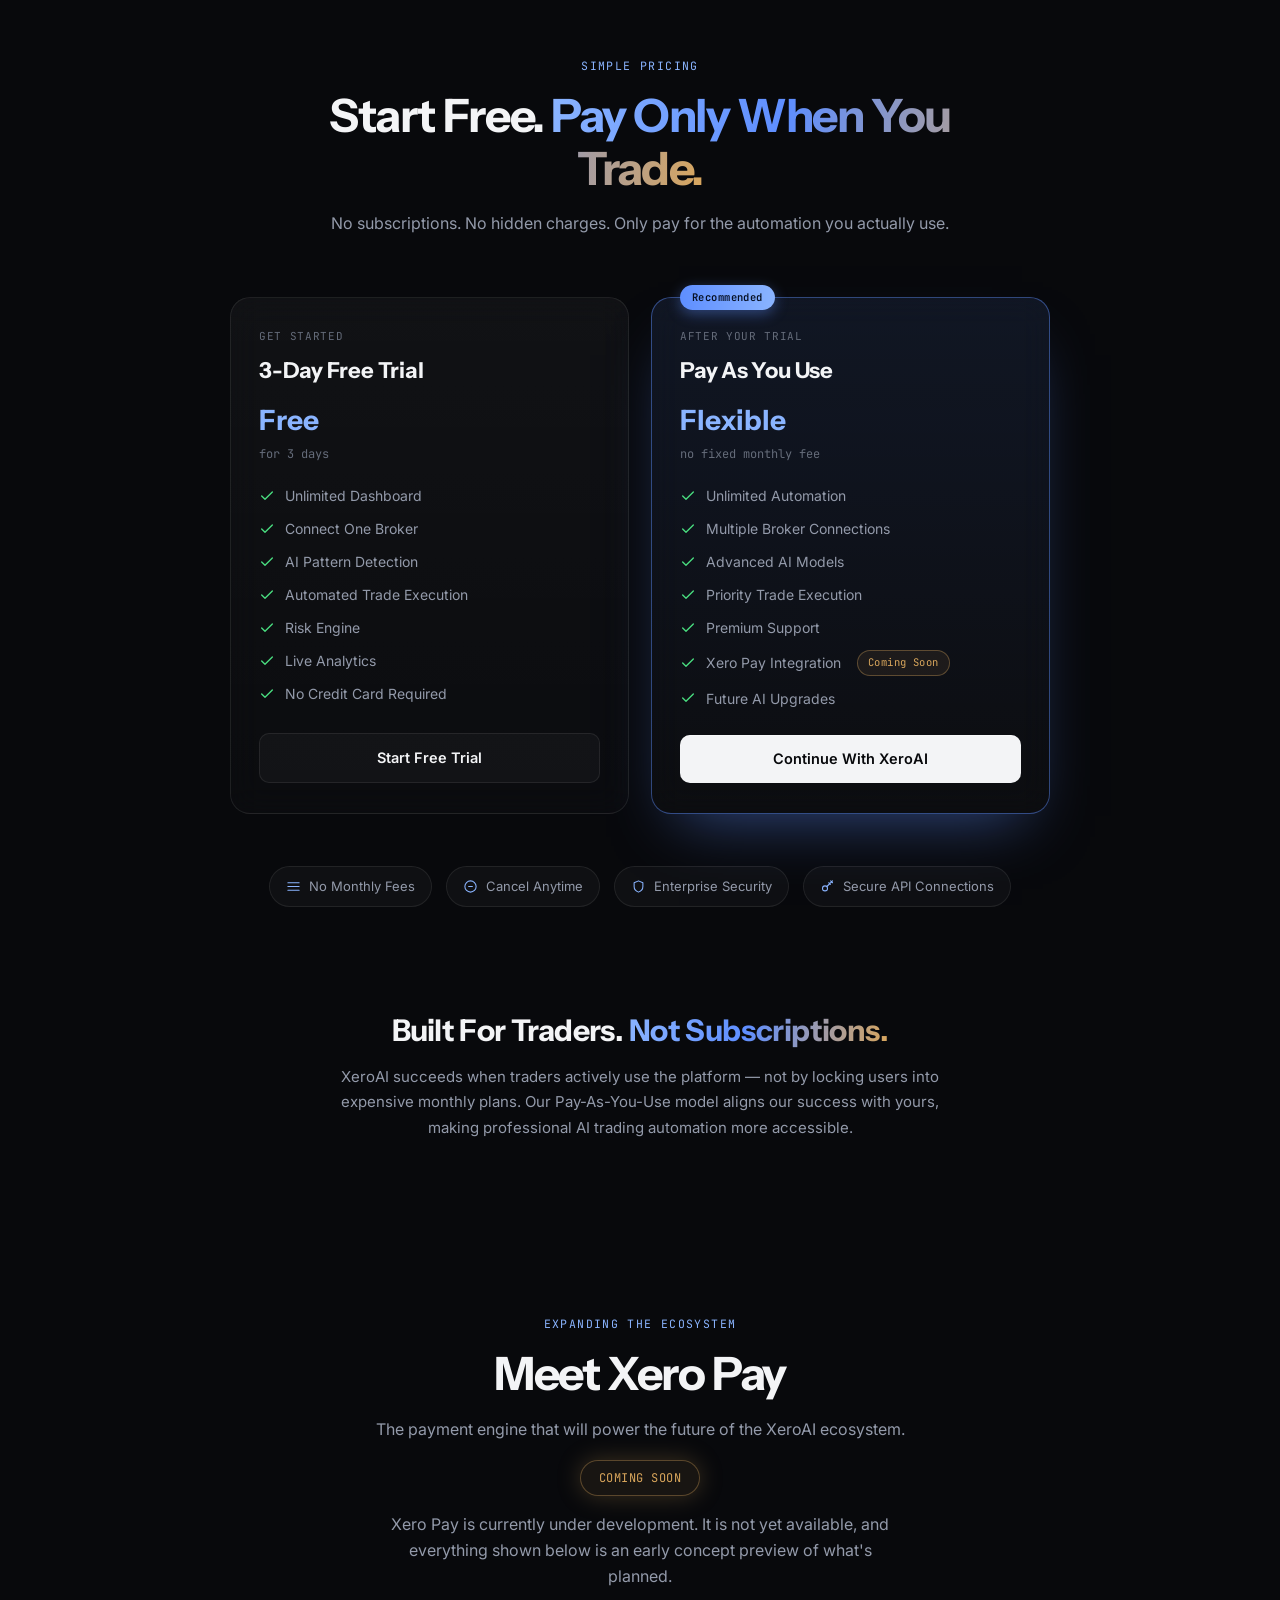
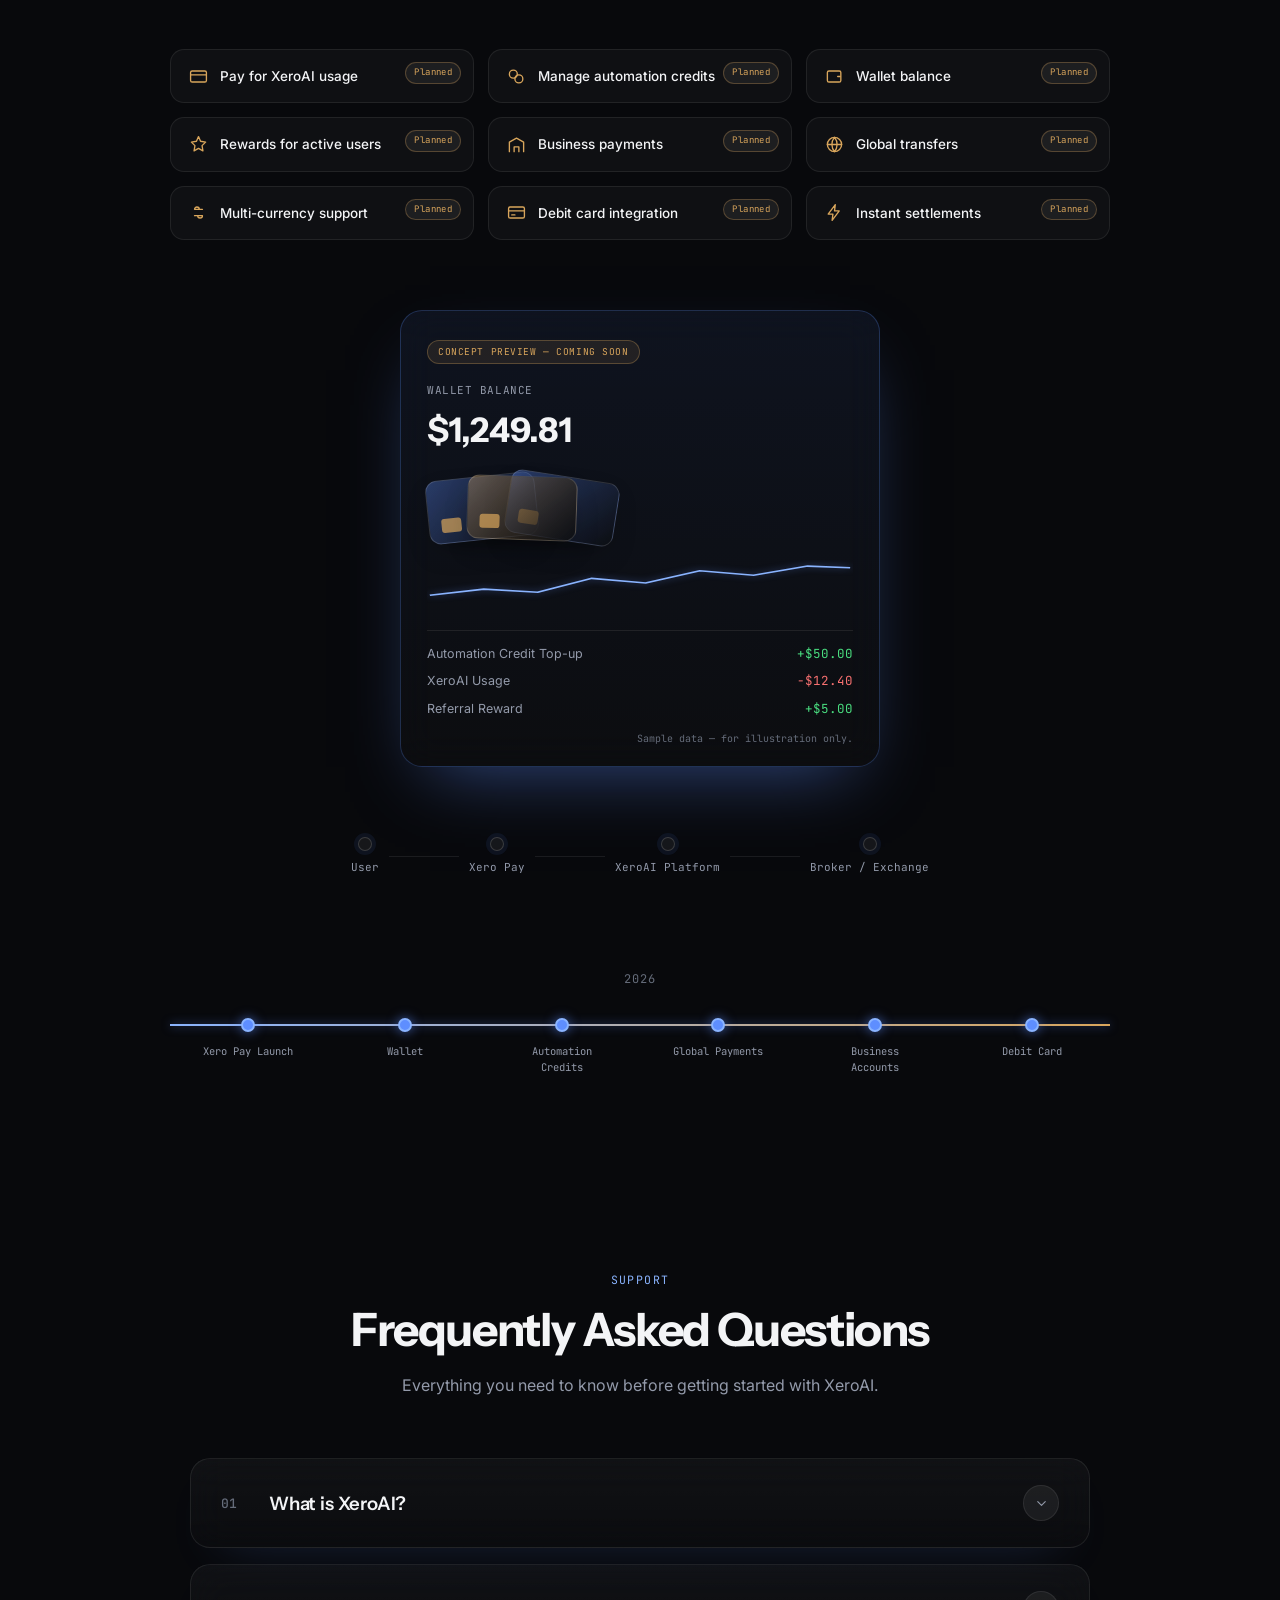
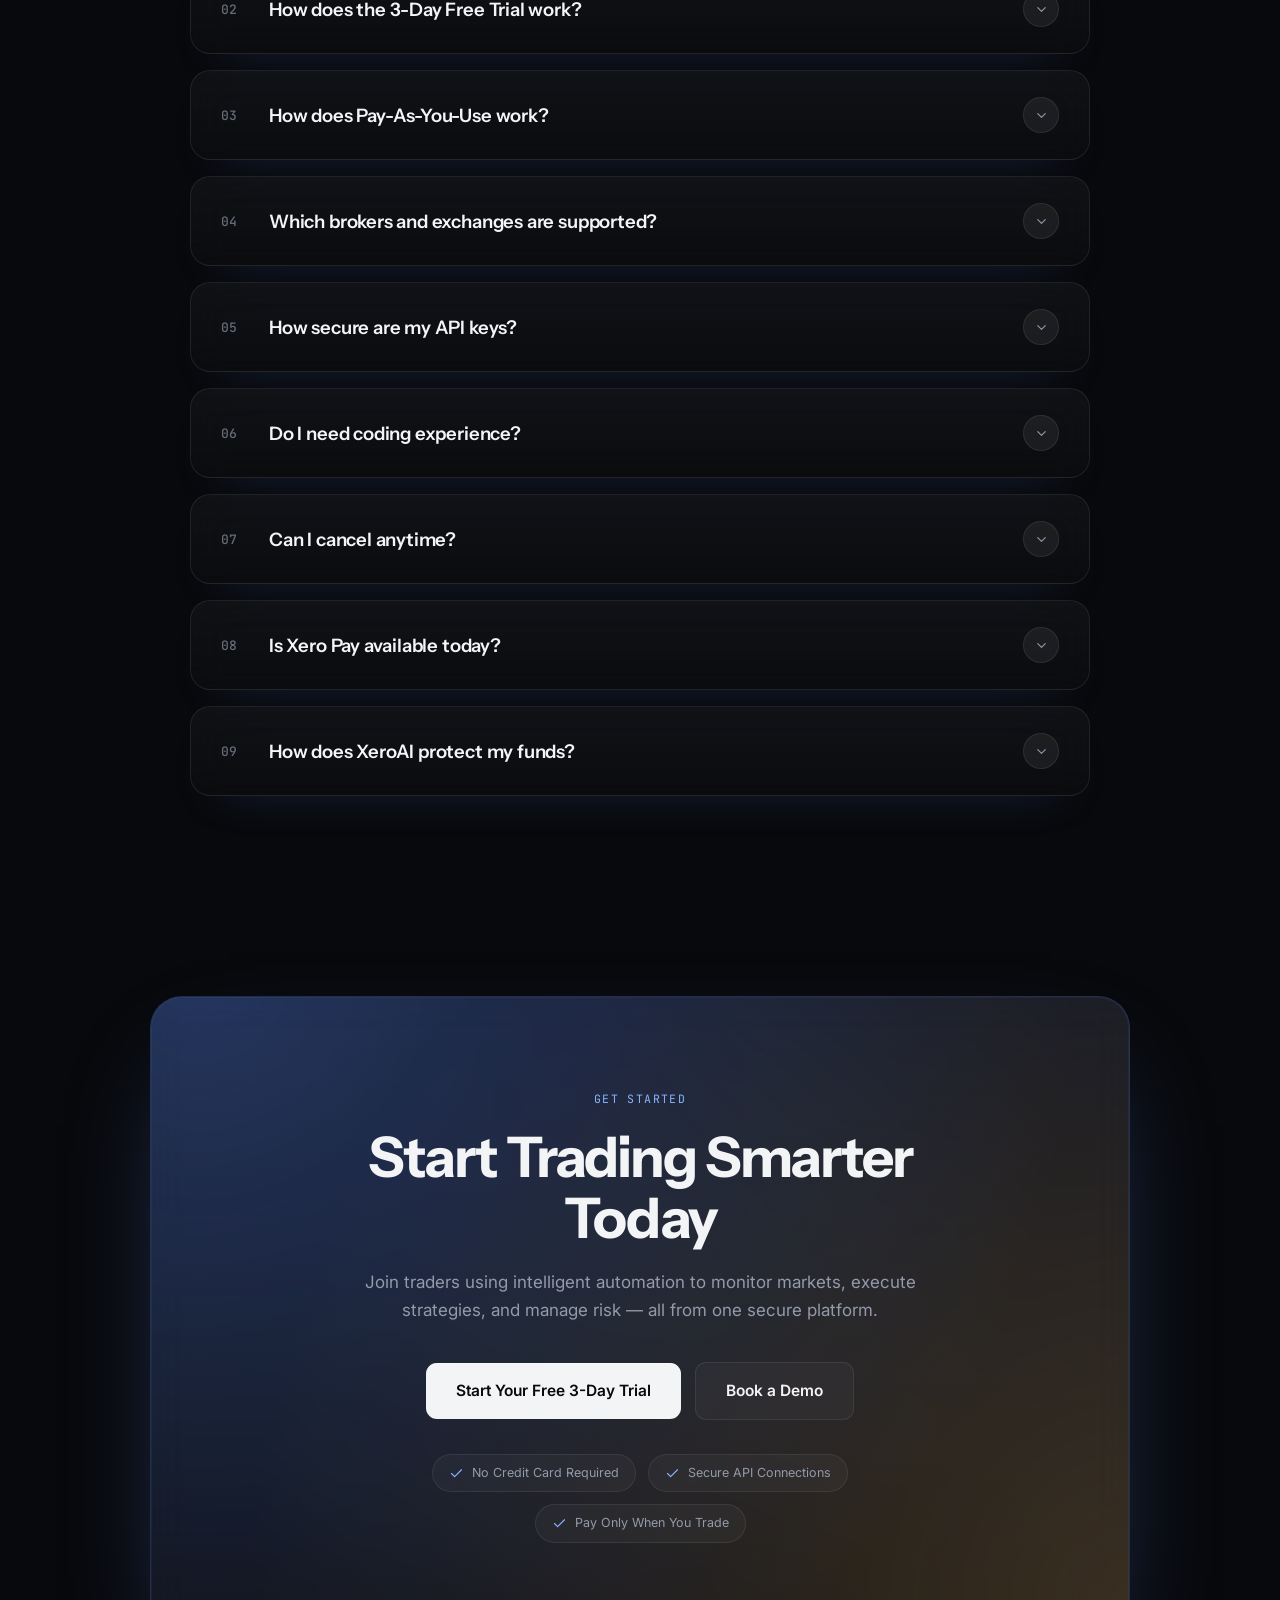
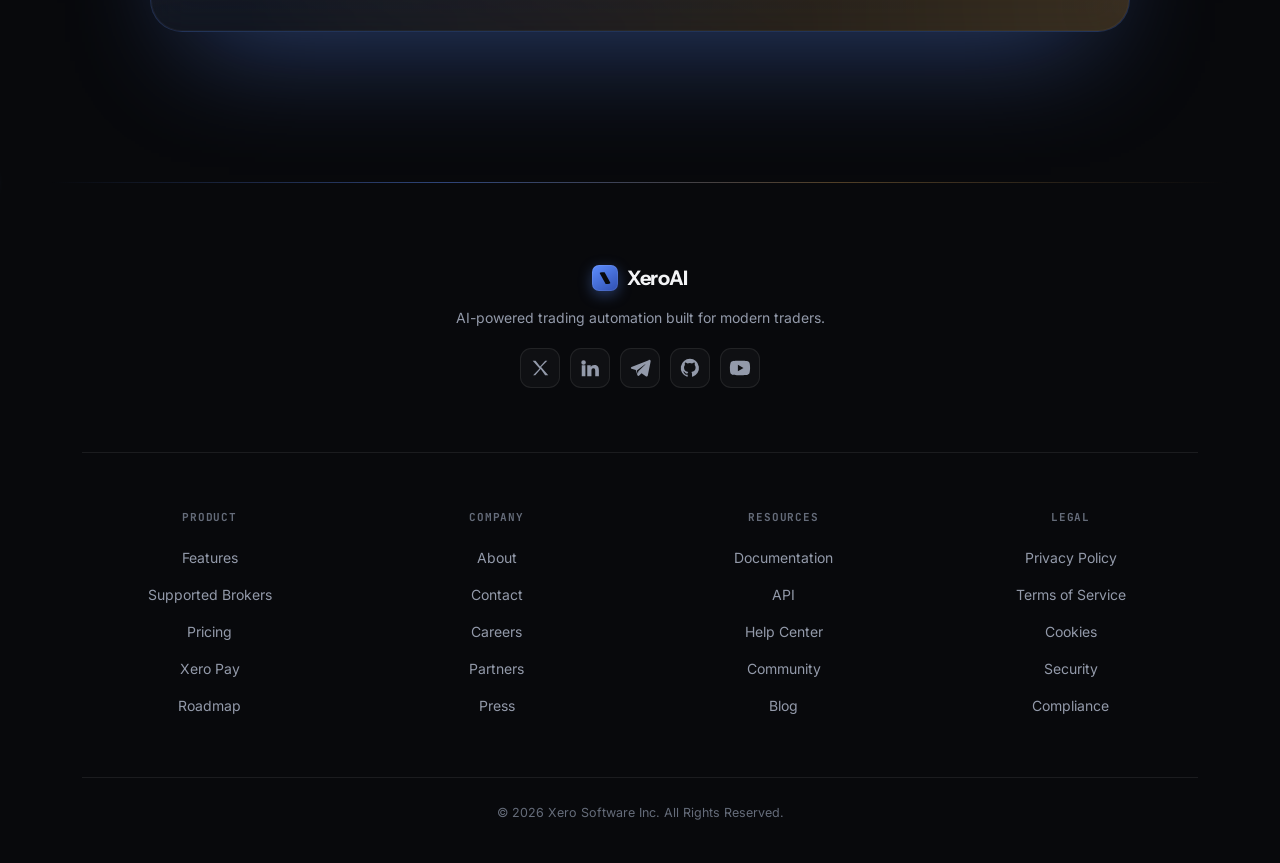
==== commit c1c8eef6: "Update link in pricing section to point to homepage" ====
--- a/index.html
+++ b/index.html
@@ -552,7 +552,7 @@
           <li><svg viewBox="0 0 24 24" fill="none" stroke="currentColor" stroke-width="2" stroke-linecap="round" stroke-linejoin="round"><path d="M20 6 9 17l-5-5"/></svg>Live Analytics</li>
           <li><svg viewBox="0 0 24 24" fill="none" stroke="currentColor" stroke-width="2" stroke-linecap="round" stroke-linejoin="round"><path d="M20 6 9 17l-5-5"/></svg>No Credit Card Required</li>
         </ul>
-        <a href="#trial-started.html" class="btn btn-ghost pricing-btn">Start Free Trial</a>
+        <a href="#" class="btn btn-ghost pricing-btn">Start Free Trial</a>
       </div>
 
       <div class="pricing-card pricing-card-highlight reveal-up">
